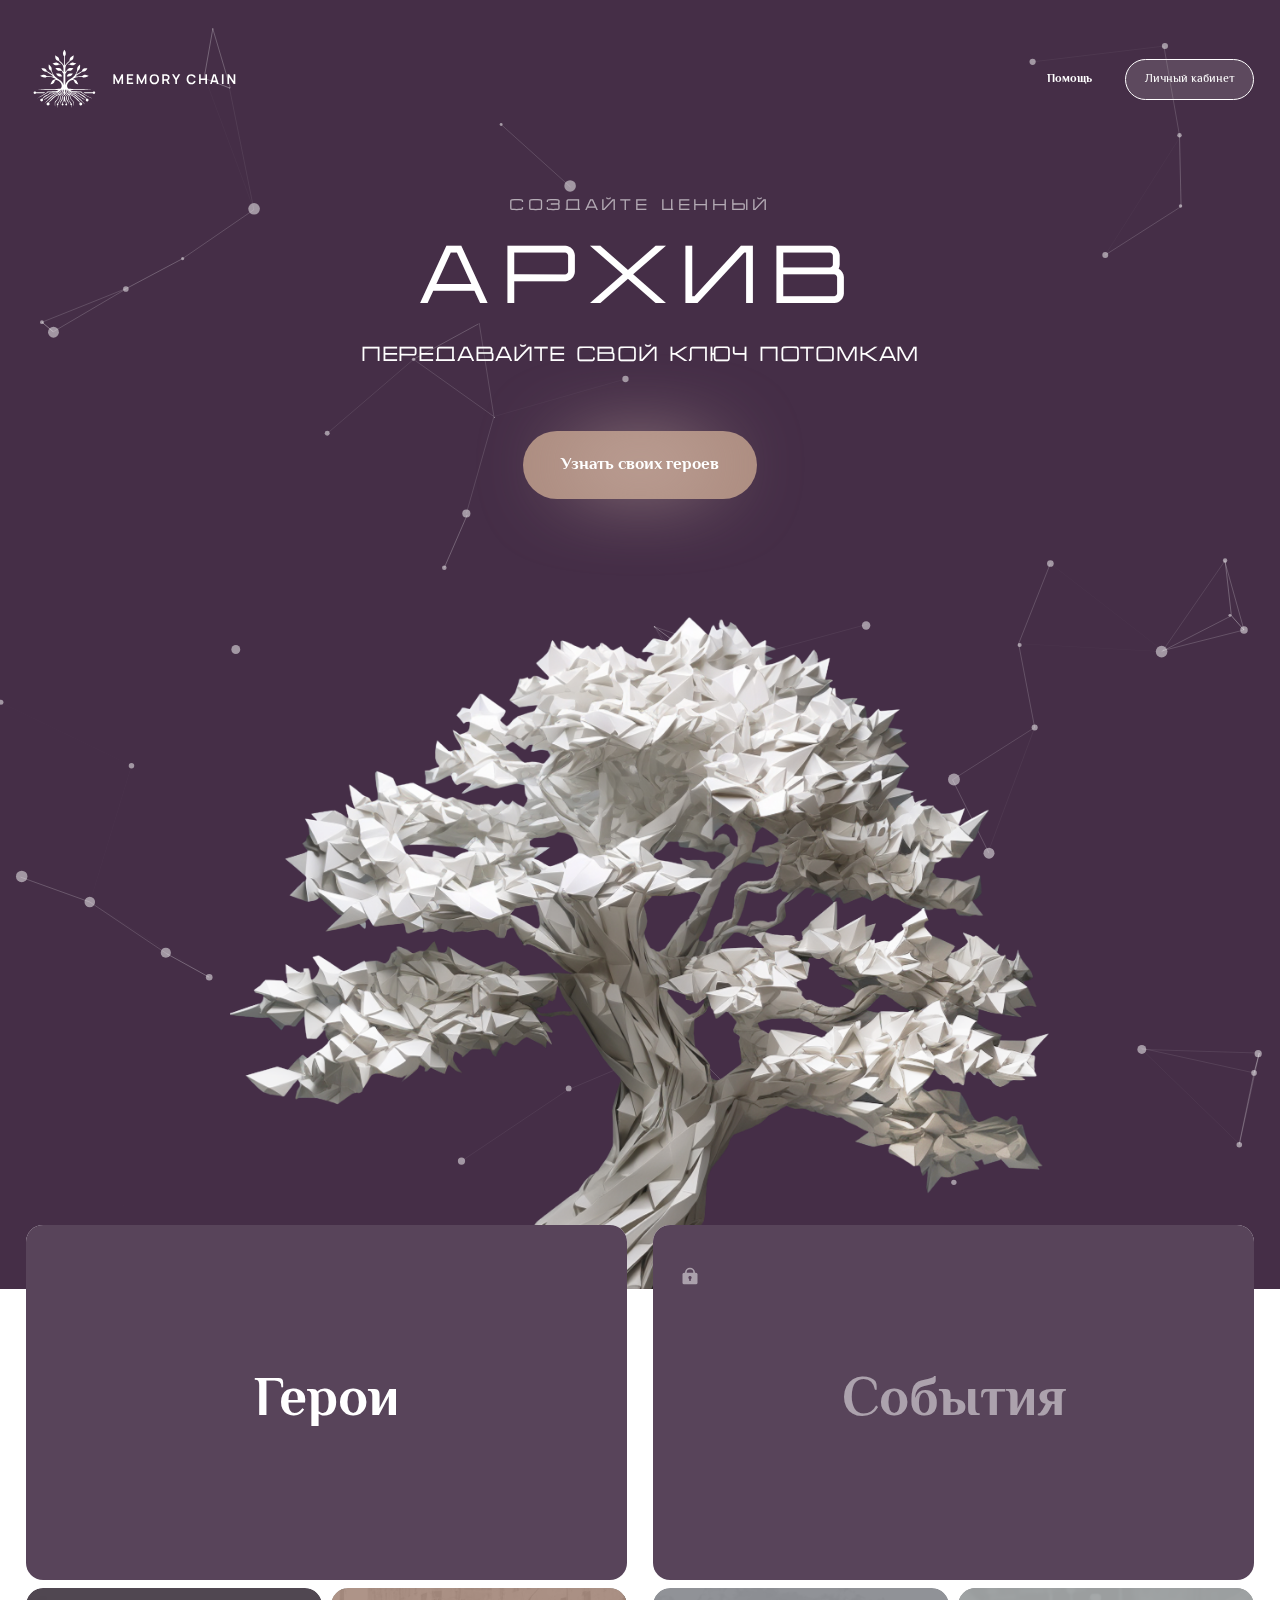
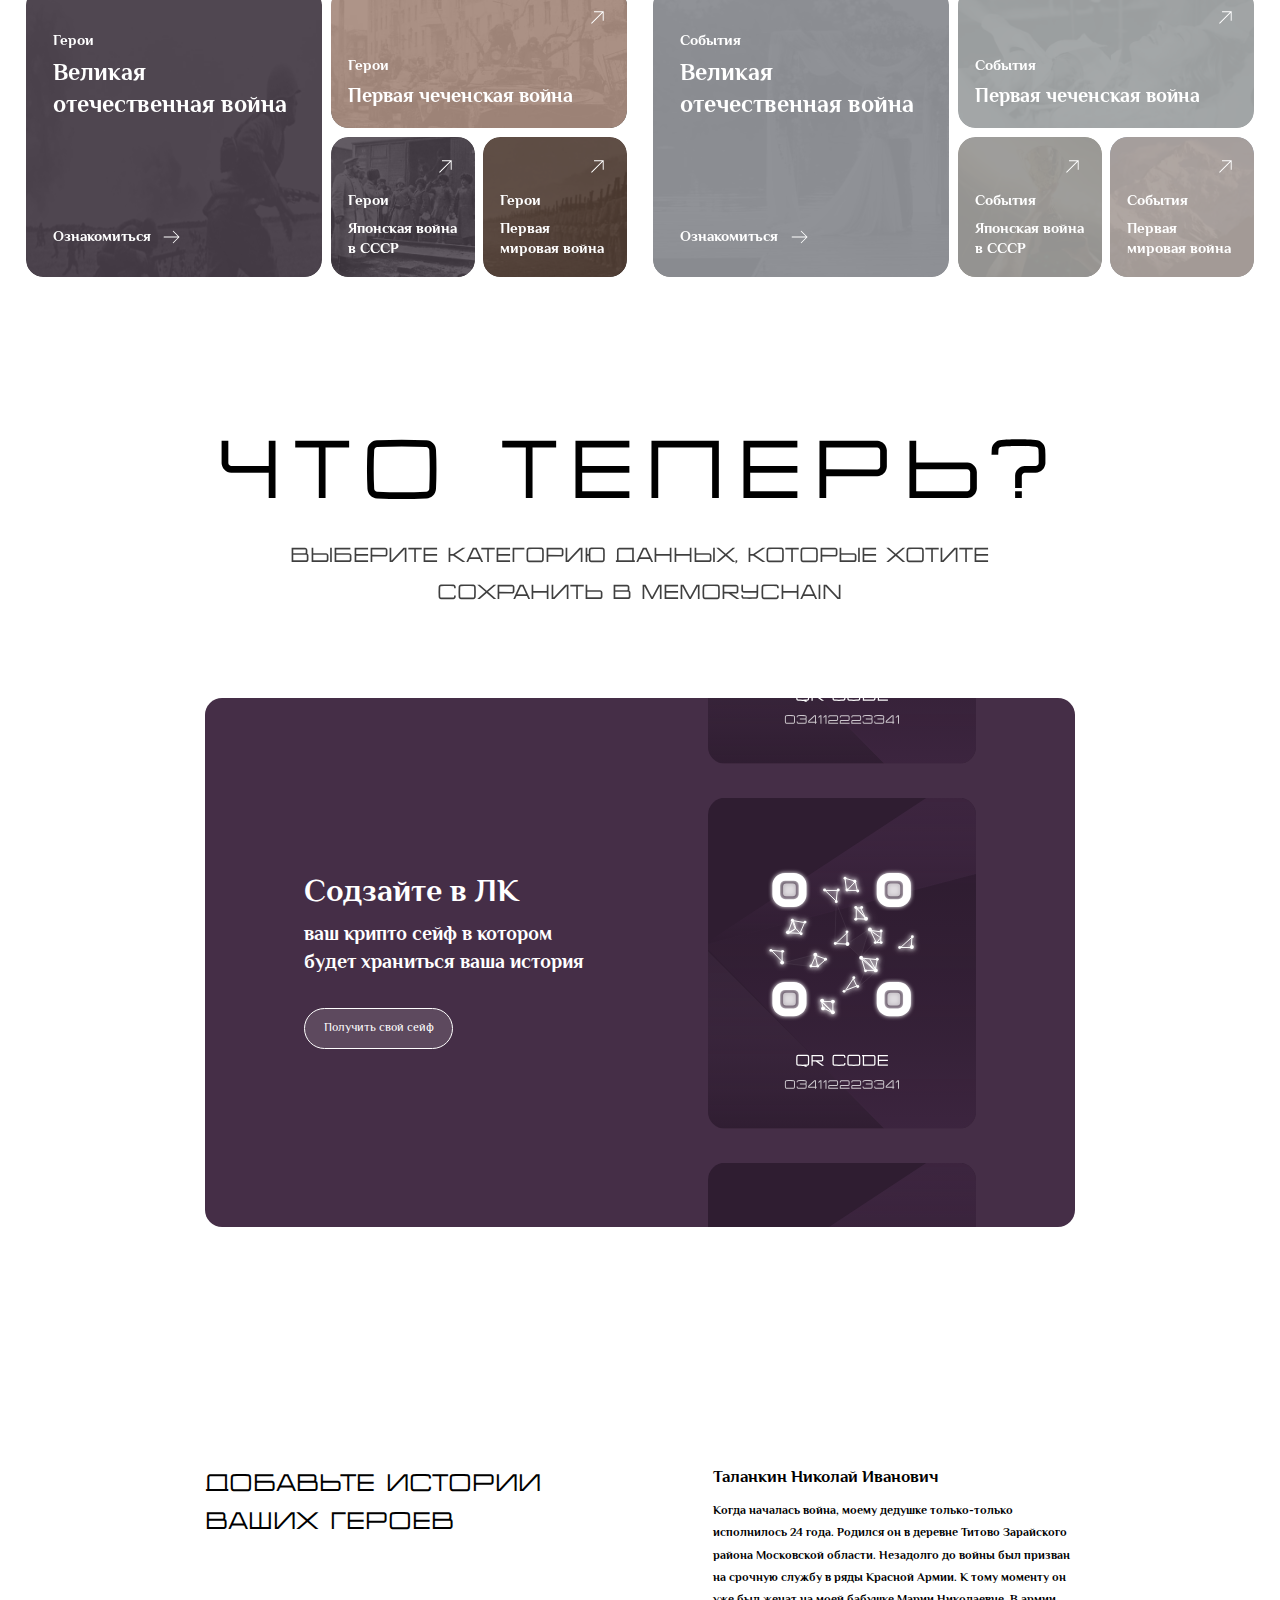
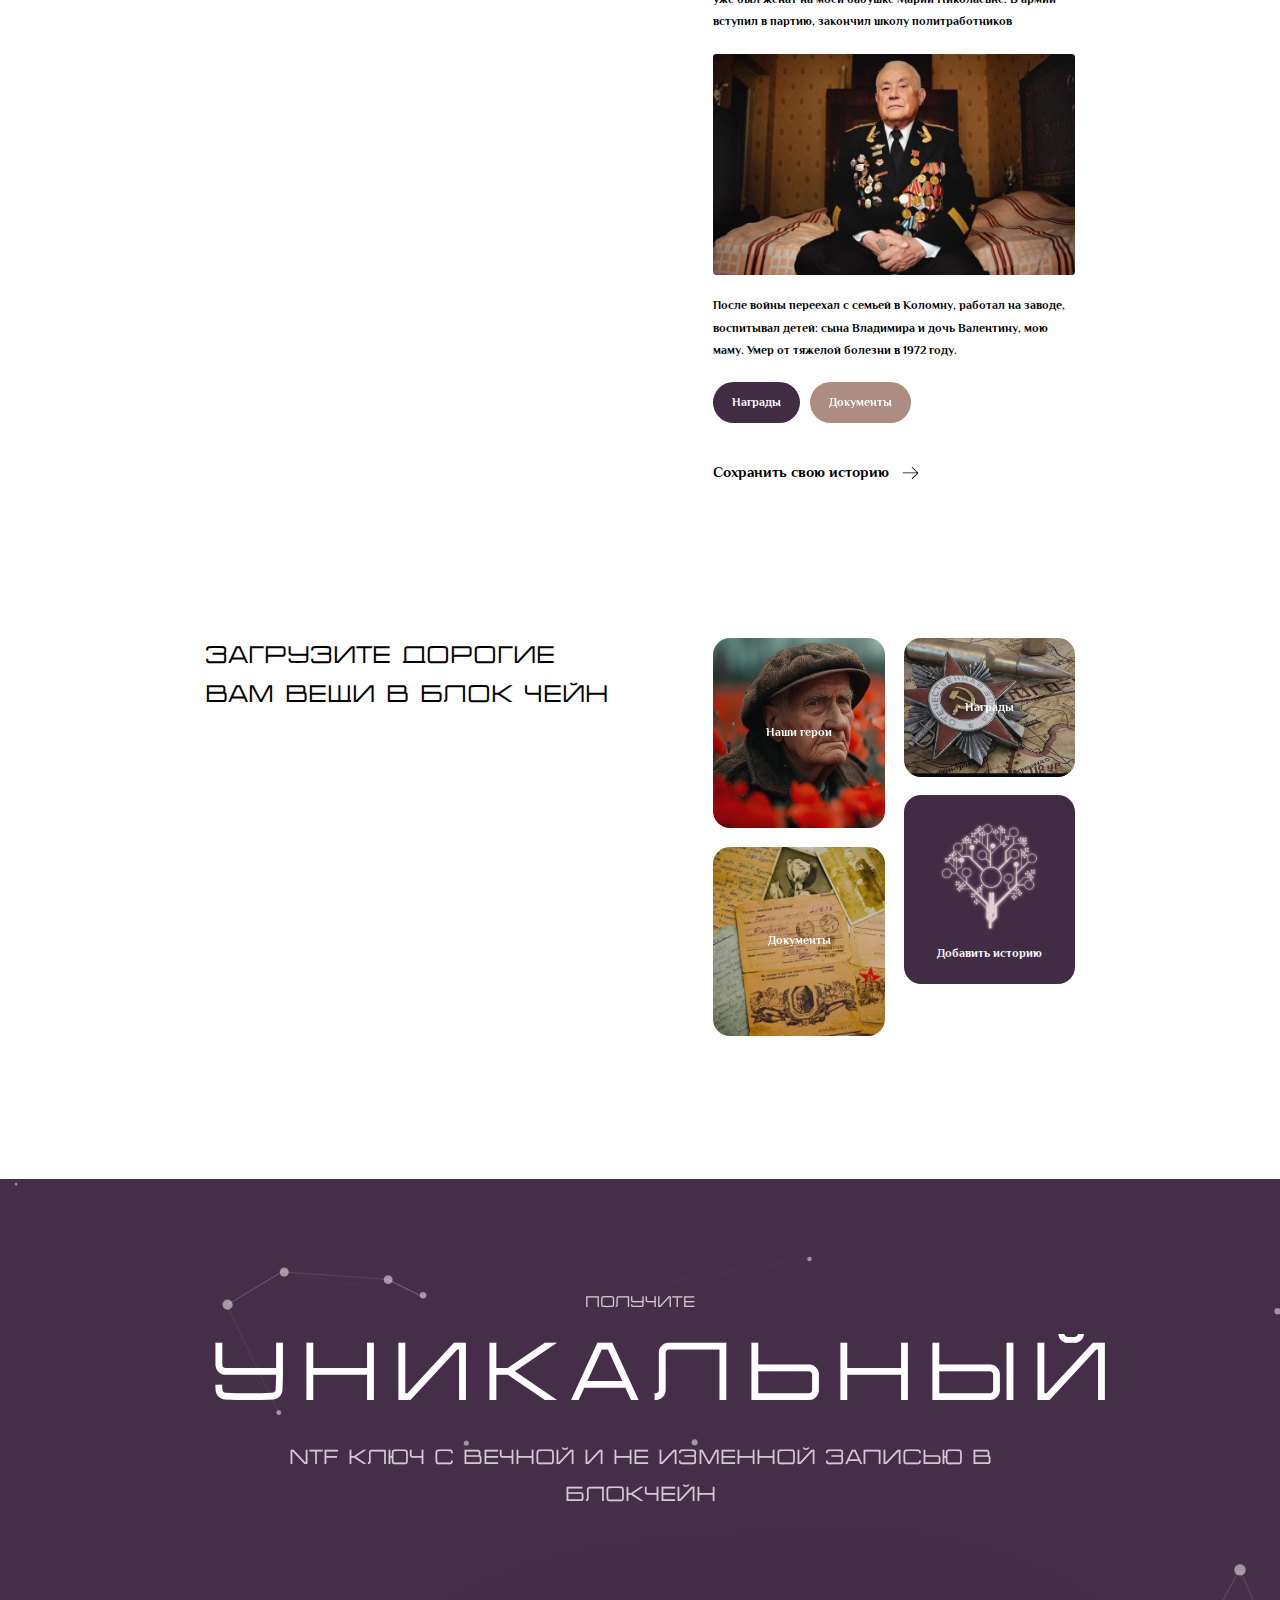
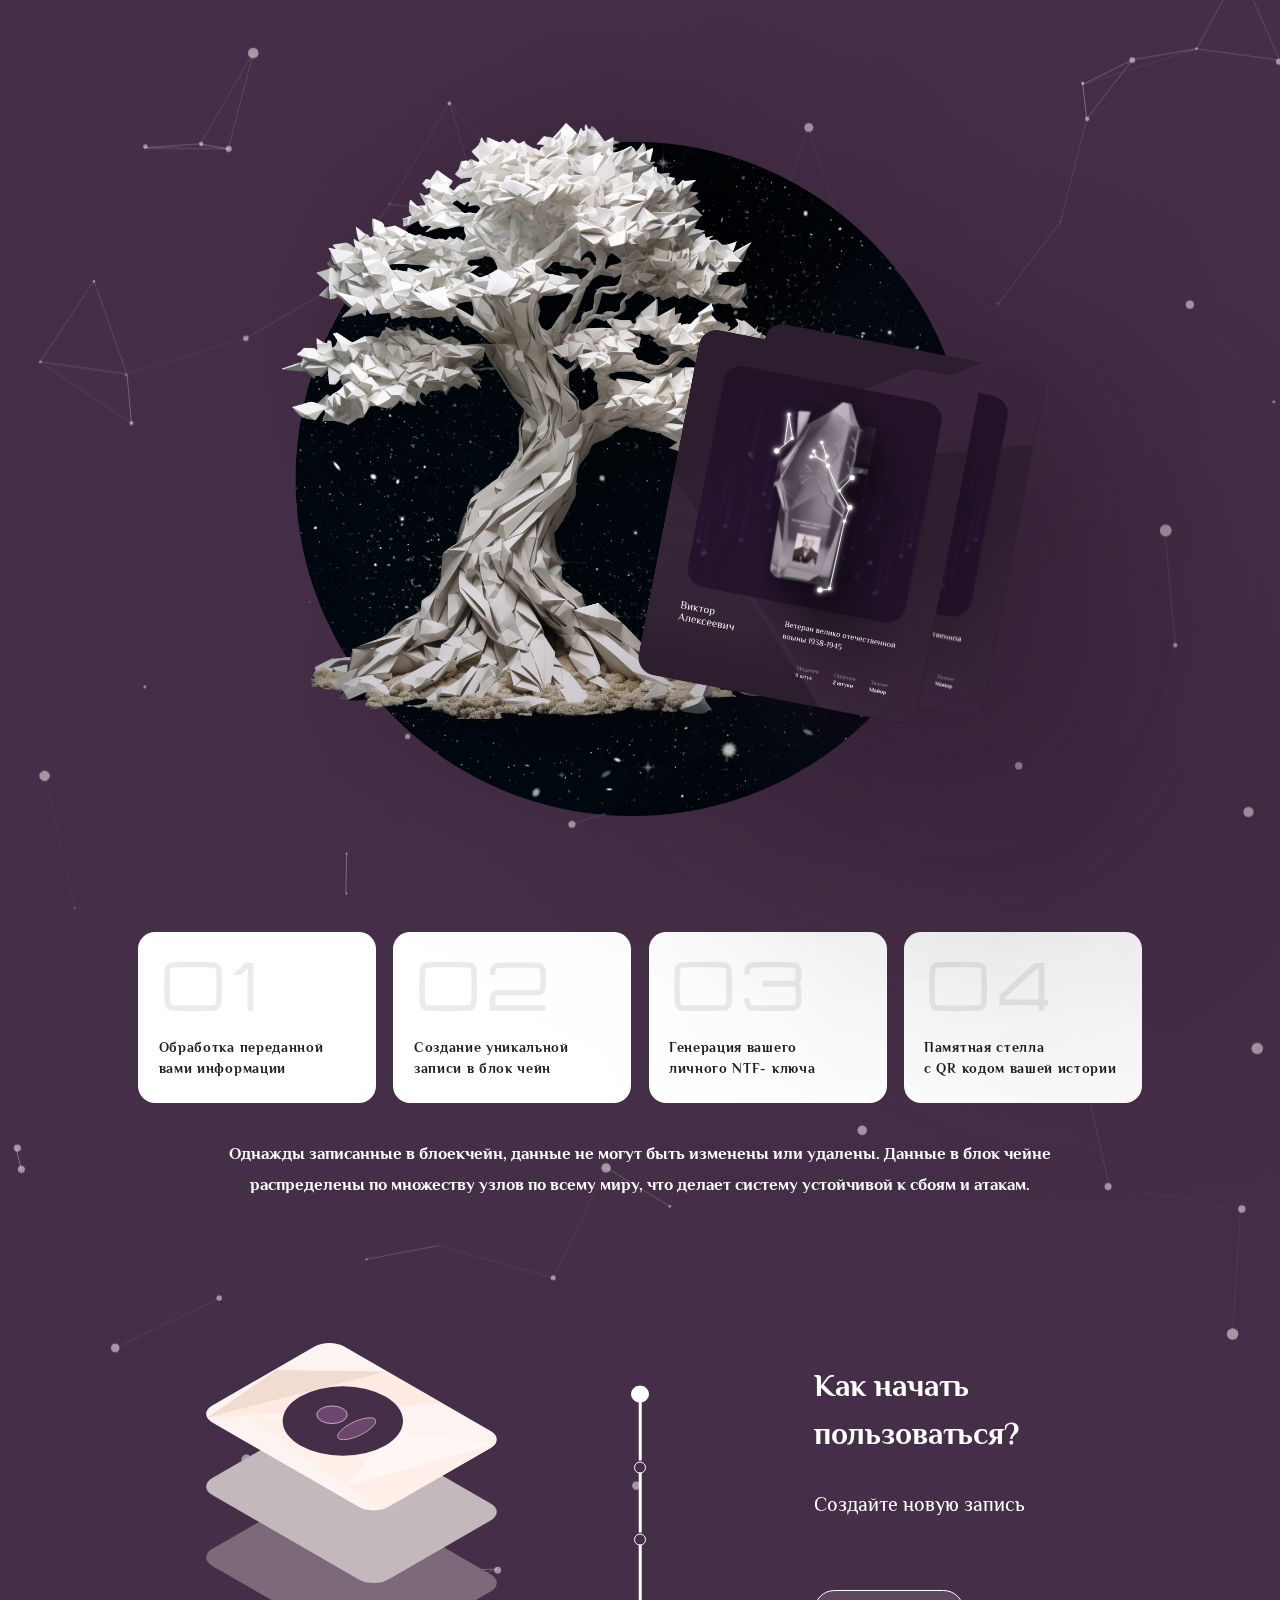
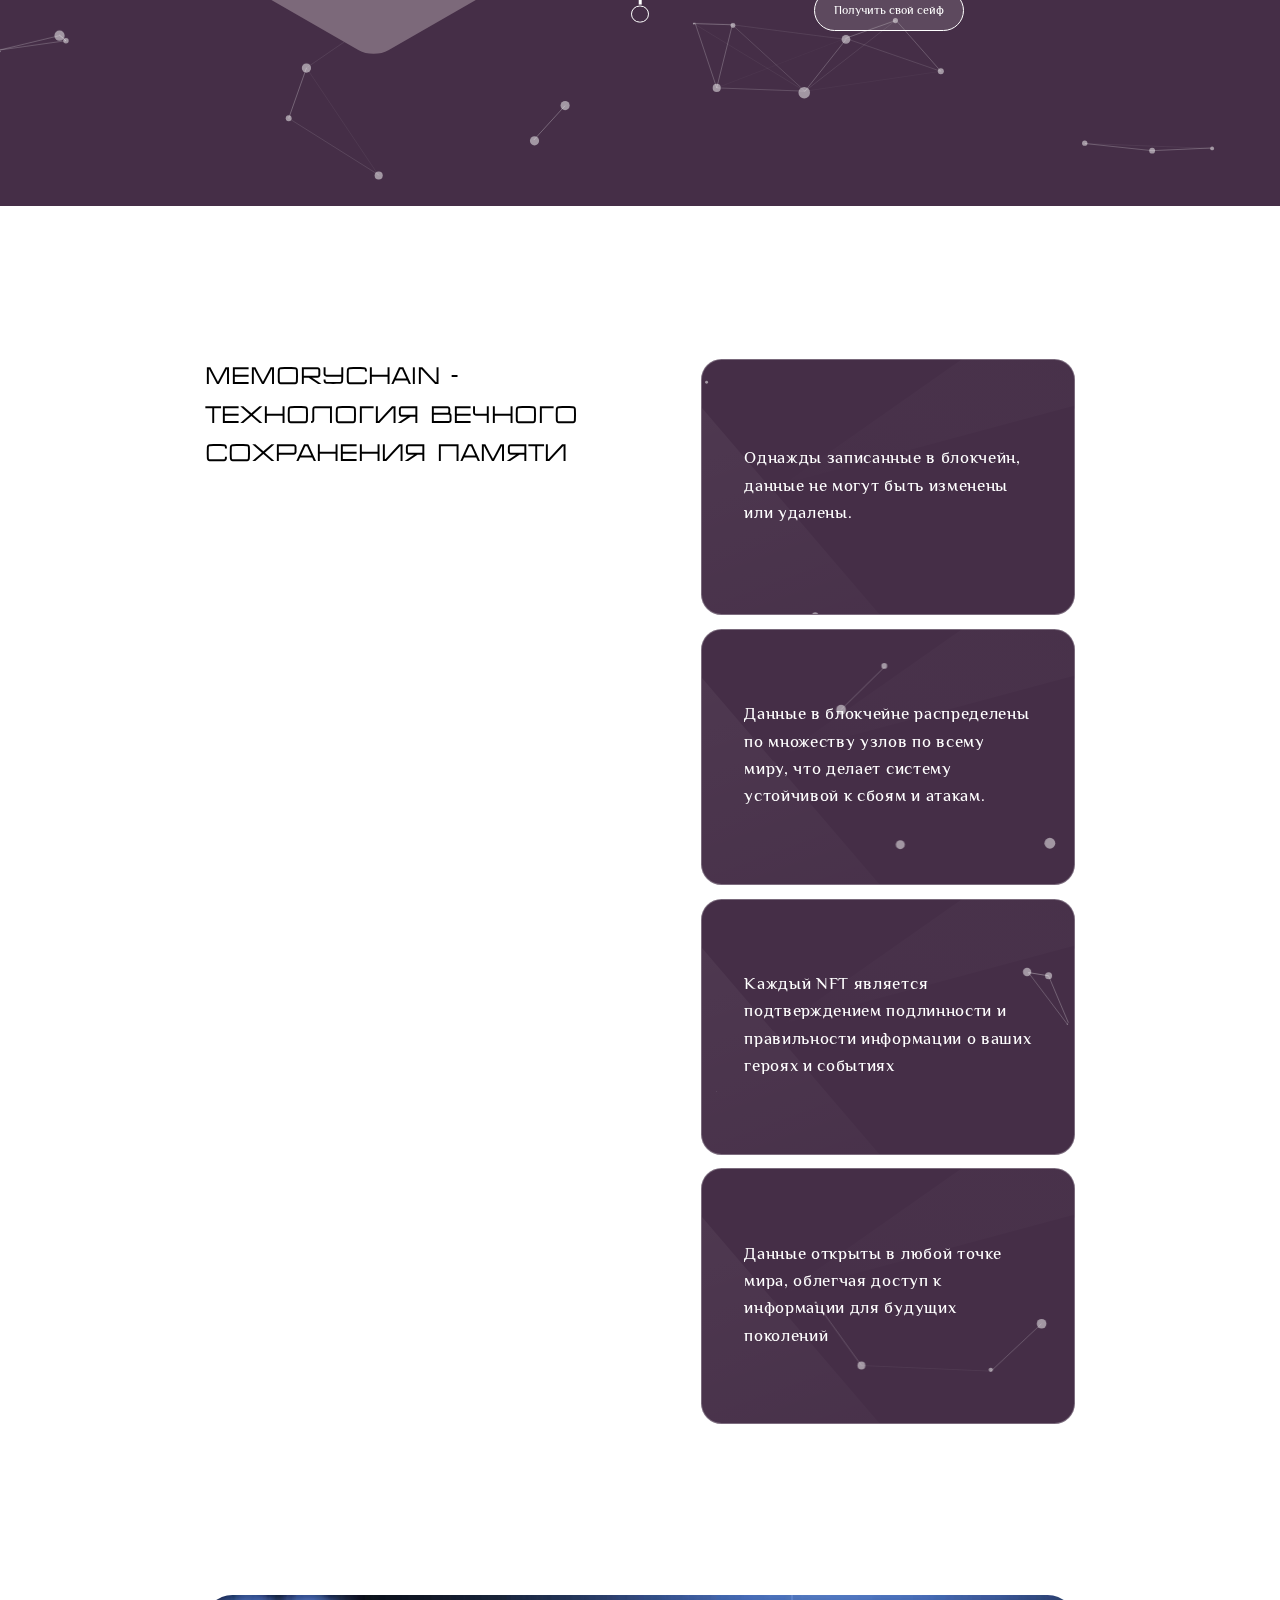
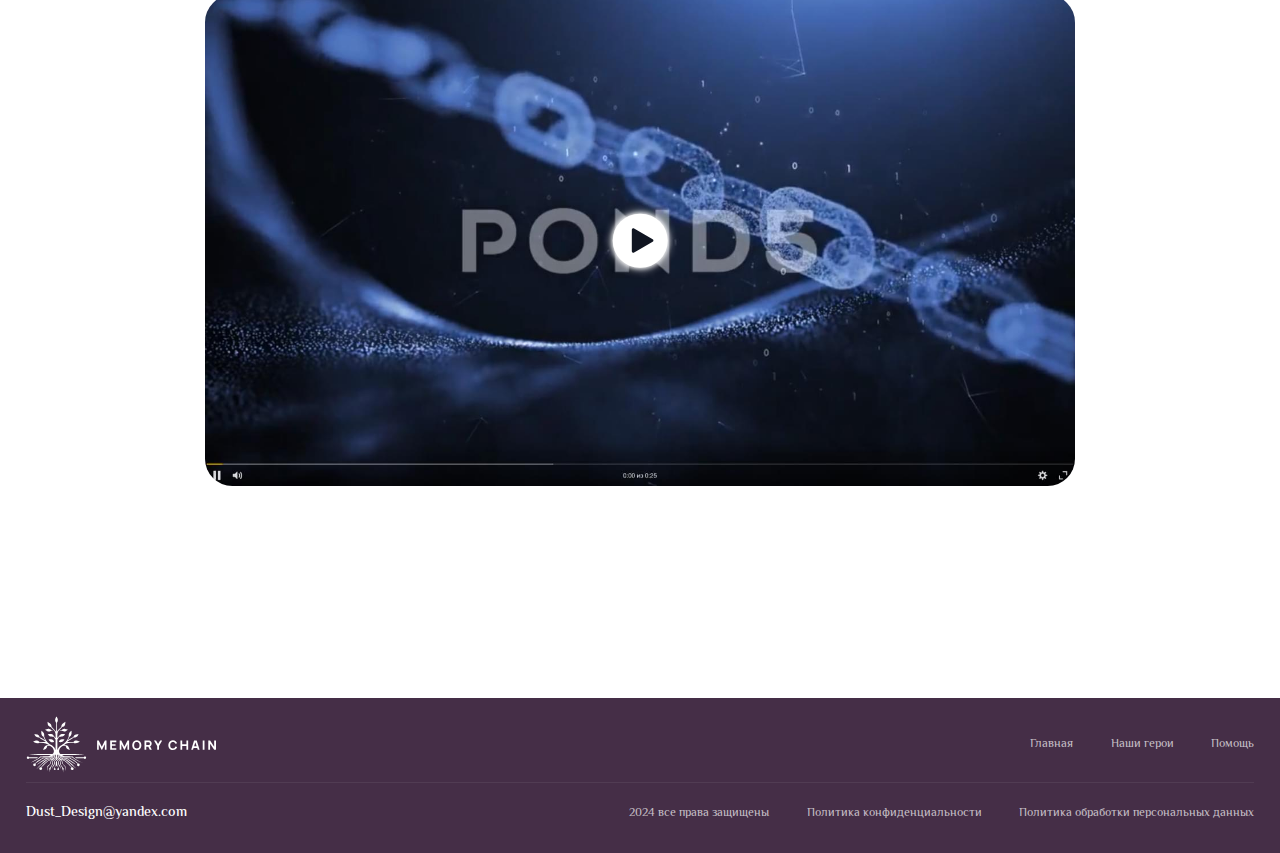
==== index.html @ 7151a90a "first commit" ====
<!DOCTYPE html>
<html lang="ru">

<head>
    <meta charset="UTF-8">
    <meta name="viewport" content="width=device-width, initial-scale=1.0">
    <meta name="description" content="">
    <meta name="keywords" content="">
    <link rel="stylesheet" href="css/swiper-bundle.min.css">
    <link rel="stylesheet" href="css/fancybox.css">
    <link rel="stylesheet" href="css/style.min.css">
    <title>Главная</title>
</head>


<body class="m-page">
    <div class="wrapper">
        <header class="header header-index">
            <div class="container">
                <div class="header__inner">
                    <a href="" class="header__logo">
                        <img src="img/logo3.svg" alt="">
                    </a>

                    <div class="header__action">
                        <button class="header__btn m-btn m-btn-medium m-btn-text-white">
                            <span>Помощь</span>
                        </button>
                        <button class="header__btn m-btn m-btn-medium m-btn-white-outline">
                            <span>Личный кабинет</span>
                        </button>
                    </div>
                </div>
            </div>

        </header>
        <main class="content">

            <div class="main">
                <div id="particles-js" class="particles-js"></div>
                <div class="container">
                    <div class="main__text font2 caps-text">
                        <div class="main__subtitle text18 text14-mob">
                            Создайте ценный
                        </div>
                        <h1 class="h1">
                            архив
                        </h1>
                        <div class="main__desc text24 text18-tablet text14-mob">
                            передавайте свой ключ потомкам
                        </div>
                    </div>
                    <div class="main__nav">
                        <button class="main__btn m-btn m-btn-brown">
                            <span>Узнать своих героев</span>
                        </button>
                    </div>
                    <div class="main__bottom">
                        <div class="main__tree">
                            <img src="img/three.png" alt="">
                        </div>
                    </div>
                </div>
            </div>

            <div class="offer">
                <div class="container">
                    <div class="offer__grid">
                        <div class="offer__items">
                            <div class="offer__title">
                                <span class="offer__title-text">Герои</span>
                            </div>
                            <a href="" class="offer-card _big2">
                                <img src="img/offer.webp" alt="" class="offer-card__img">
                                <span style="background: rgba(69, 60, 70, 0.94);" class="offer-card__backdrop"></span>
                                <div class="offer-card__content">
                                    <div class="offer-card__btn">
                                        <span>Ознакомиться</span>
                                        <img src="img/arrow2.svg" alt="">
                                    </div>
                                    <div class="offer-card__title text18">
                                        Герои
                                    </div>
                                    <div class="offer-card__desc text18">
                                        Великая отечественная война
                                    </div>
                                </div>
                            </a>

                            <a href="" class="offer-card _big">
                                <img src="img/offer2.webp" alt="" class="offer-card__img">
                                <span style="background: rgba(171, 142, 129, 0.9);" class="offer-card__backdrop"></span>
                                <div class="offer-card__content">
                                    <div class="offer-card__btn">
                                        <span>Ознакомиться</span>
                                        <img src="img/arrow2.svg" alt="">
                                    </div>
                                    <div class="offer-card__title text18">
                                        Герои
                                    </div>
                                    <div class="offer-card__desc text18">
                                        Первая чеченская война
                                    </div>
                                </div>
                            </a>

                            <a href="" class="offer-card ">
                                <img src="img/offer3.webp" alt="" class="offer-card__img">
                                <span style="background: rgba(69, 60, 70, 0.8);" class="offer-card__backdrop"></span>
                                <div class="offer-card__content">
                                    <div class="offer-card__btn">
                                        <span>Ознакомиться</span>
                                        <img src="img/arrow2.svg" alt="">
                                    </div>
                                    <div class="offer-card__title text18">
                                        Герои
                                    </div>
                                    <div class="offer-card__desc text18">
                                        Японская война в СССР
                                    </div>
                                </div>
                            </a>

                            <a href="" class="offer-card ">
                                <img src="img/offer4.webp" alt="" class="offer-card__img">
                                <span style="background: rgba(80, 61, 51, 0.9);" class="offer-card__backdrop"></span>
                                <div class="offer-card__content">
                                    <div class="offer-card__btn">
                                        <span>Ознакомиться</span>
                                        <img src="img/arrow2.svg" alt="">
                                    </div>
                                    <div class="offer-card__title text18">
                                        Герои
                                    </div>
                                    <div class="offer-card__desc text18">
                                        Первая мировая война
                                    </div>
                                </div>
                            </a>

                        </div>
                        <div class="offer__items _locked">
                            <div class="offer__title">
                                <span class="offer__title-text">События</span>
                            </div>
                            <a href="" class="offer-card _big2">
                                <img src="img/offer5.webp" alt="" class="offer-card__img">
                                <span style="background: rgba(21, 26, 36, 0.94);" class="offer-card__backdrop"></span>
                                <div class="offer-card__content">
                                    <div class="offer-card__btn">
                                        <span>Ознакомиться</span>
                                        <img src="img/arrow2.svg" alt="">
                                    </div>
                                    <div class="offer-card__title text18">
                                        События
                                    </div>
                                    <div class="offer-card__desc text18">
                                        Великая отечественная война
                                    </div>
                                </div>
                            </a>

                            <a href="" class="offer-card _big">
                                <img src="img/offer6.webp" alt="" class="offer-card__img">
                                <span style="background: rgba(60, 68, 70, 0.9);" class="offer-card__backdrop"></span>
                                <div class="offer-card__content">
                                    <div class="offer-card__btn">
                                        <span>Ознакомиться</span>
                                        <img src="img/arrow2.svg" alt="">
                                    </div>
                                    <div class="offer-card__title text18">
                                        События
                                    </div>
                                    <div class="offer-card__desc text18">
                                        Первая чеченская война
                                    </div>
                                </div>
                            </a>

                            <a href="" class="offer-card ">
                                <img src="img/offer7.webp" alt="" class="offer-card__img">
                                <span style="background: rgba(47, 45, 39, 0.92);" class="offer-card__backdrop"></span>
                                <div class="offer-card__content">
                                    <div class="offer-card__btn">
                                        <span>Ознакомиться</span>
                                        <img src="img/arrow2.svg" alt="">
                                    </div>
                                    <div class="offer-card__title text18">
                                        События
                                    </div>
                                    <div class="offer-card__desc text18">
                                        Японская война в СССР
                                    </div>
                                </div>
                            </a>

                            <a href="" class="offer-card ">
                                <img src="img/offer8.webp" alt="" class="offer-card__img">
                                <span style="background: rgba(80, 61, 51, 0.9);" class="offer-card__backdrop"></span>
                                <div class="offer-card__content">
                                    <div class="offer-card__btn">
                                        <span>Ознакомиться</span>
                                        <img src="img/arrow2.svg" alt="">
                                    </div>
                                    <div class="offer-card__title text18">
                                        События
                                    </div>
                                    <div class="offer-card__desc text18">
                                        Первая мировая война
                                    </div>
                                </div>
                            </a>

                        </div>
                    </div>
                </div>
            </div>

            <div class="what">
                <div class="container">
                    <div class="what__top text-center">
                        <div class="h1">
                            Что теперь?
                        </div>
                        <div class="what__desc text24 text18-tablet text14-mob font2 caps-text">
                            Выберите категорию данных, которые хотите сохранить в MemoryChain
                        </div>
                    </div>

                    <div class="what__inner small-container">
                        <div class="what__content">
                            <div class="what__title">
                                Содзайте в ЛК
                            </div>
                            <div class="what__subtitle">
                                ваш крипто сейф в котором будет храниться ваша история
                            </div>
                            <div class="what__nav">
                                <button class="what__btn m-btn m-btn-medium m-btn-white-outline">
                                    <span>Получить свой сейф</span>
                                </button>
                            </div>
                        </div>
                        <div class="what-line">
                            <div class="what-line__items">
                                <div class="what__img">
                                    <img src="img/qr.svg" alt="">
                                </div>
                                <div class="what__img">
                                    <img src="img/qr.svg" alt="">
                                </div>
                                <div class="what__img">
                                    <img src="img/qr.svg" alt="">
                                </div>
                                <div class="what__img">
                                    <img src="img/qr.svg" alt="">
                                </div>
                            </div>
                            <!--                            Нужно дублировать блок, чтобы была бесконечная анимация-->
                            <div class="what-line__items">
                                <div class="what__img">
                                    <img src="img/qr.svg" alt="">
                                </div>
                                <div class="what__img">
                                    <img src="img/qr.svg" alt="">
                                </div>
                                <div class="what__img">
                                    <img src="img/qr.svg" alt="">
                                </div>
                                <div class="what__img">
                                    <img src="img/qr.svg" alt="">
                                </div>
                            </div>
                        </div>
                        <div class="what__img">
                            <img src="img/qr.svg" alt="">
                        </div>
                    </div>
                </div>
            </div>

            <div class="features">
                <div class="container">
                    <div class="features__groups small-container">
                        <div class="feature-group">
                            <div class="feature-group__col">
                                <div class="feature-group__title h3">
                                    Добавьте истории ваших героев
                                </div>
                            </div>
                            <div class="feature-group__col">
                                <div class="history">
                                    <div class="history__title">
                                        Таланкин Николай Иванович
                                    </div>
                                    <div class="history__text">
                                        <p>Когда началась война, моему дедушке только-только исполнилось 24 года. Родился он в деревне Титово Зарайского района Московской области. Незадолго до войны был призван на срочную службу в ряды Красной Армии. К тому моменту он уже был женат на моей бабушке Марии Николаевне. В армии вступил в партию, закончил школу политработников</p>
                                        <img src="img/history.jpg" alt="">
                                        <p>После войны переехал с семьей в Коломну, работал на заводе, воспитывал детей: сына Владимира и дочь Валентину, мою маму. Умер от тяжелой болезни в 1972 году.</p>
                                    </div>
                                    <div class="history__nav">
                                        <button class="history__btn m-btn m-btn-medium m-btn-purple">
                                            <span>Награды</span>
                                        </button>
                                        <button class="history__btn m-btn m-btn-medium m-btn-brown _no-shadow">
                                            <span>Документы</span>
                                        </button>
                                    </div>
                                    <div class="history__nav2">
                                        <button class="history__save">
                                            <span>Сохранить свою историю</span>
                                            <svg width="28" height="28" viewBox="0 0 28 28" fill="none" xmlns="http://www.w3.org/2000/svg">
                                                <path d="M23.3333 14L23.6868 13.6464L24.0404 14L23.6868 14.3536L23.3333 14ZM5.83325 14.5C5.55711 14.5 5.33325 14.2761 5.33325 14C5.33325 13.7239 5.55711 13.5 5.83325 13.5V14.5ZM16.6868 6.64645L23.6868 13.6464L22.9797 14.3536L15.9797 7.35355L16.6868 6.64645ZM23.6868 14.3536L16.6868 21.3536L15.9797 20.6464L22.9797 13.6464L23.6868 14.3536ZM23.3333 14.5H5.83325V13.5H23.3333V14.5Z" fill="black" />
                                            </svg>
                                        </button>
                                    </div>
                                </div>
                            </div>
                        </div>
                        <div class="feature-group">
                            <div class="feature-group__col">
                                <div class="feature-group__title h3">
                                    Загрузите дорогие вам вещи в блок чейн
                                </div>
                            </div>
                            <div class="feature-group__col">
                                <div class="important-things">
                                    <div class="important-things__grid">
                                        <a href="" class="important-card m-backdrop">
                                            <img src="img/important.webp" alt="" class="important-card__img">
                                            <div class="important-card__content">
                                                <div class="important-card__title text14 bold-text" data-title="Наши герои">
                                                    Наши герои
                                                </div>
                                            </div>
                                        </a>

                                        <a href="" class="important-card m-backdrop">
                                            <img src="img/important2.webp" alt="" class="important-card__img">
                                            <div class="important-card__content">
                                                <div class="important-card__title text14 bold-text" data-title="Документы">
                                                    Документы
                                                </div>
                                            </div>
                                        </a>

                                        <a href="" class="important-card m-backdrop">
                                            <img src="img/important3.webp" alt="" class="important-card__img">
                                            <div class="important-card__content">
                                                <div class="important-card__title text14 bold-text" data-title="Награды">
                                                    Награды
                                                </div>
                                            </div>
                                        </a>

                                        <a href="" class="important-things__add">
                                            <img src="img/tree.png" alt="">
                                            <span class="text14">Добавить историю</span>
                                        </a>
                                    </div>
                                </div>
                            </div>
                        </div>
                    </div>
                </div>
            </div>

            <div class="unique">
                <div id="particles-js2" class="particles-js"></div>
                <div class="unique__top">
                    <div class="container">
                        <div class="unique__text font2 caps-text">
                            <div class="unique__subtitle text18 text14-mob">
                                получите
                            </div>
                            <h1 class="h1">
                                уникальный
                            </h1>
                            <div class="unique__desc text24 text18-tablet text14-mob">
                                NTF ключ с вечной и не изменной записью в блокчейн
                            </div>
                        </div>
                        <div class="unique__media">
                            <div class="unique__tree">
                                <img class="unique__tree-img1" src="img/unique-tree.png" alt="">
                                <img class="unique__tree-img2" src="img/unique-tree2.png" alt="">
                            </div>
                            <div class="unique-card parallax-item">
                                <img src="img/unique.svg" alt="">
                            </div>
                            <div class="unique-card parallax-item _type2">
                                <img src="img/unique.svg" alt="">
                            </div>
                        </div>
                        <div class="unique-steps">
                            <div class="unique-steps__grid">
                                <div class="step-card">
                                    <div class="step-card__num">
                                        01
                                    </div>
                                    <div class="step-card__title">
                                        Обработка переданной <br> вами информации
                                    </div>
                                </div>

                                <div class="step-card">
                                    <div class="step-card__num">
                                        02
                                    </div>
                                    <div class="step-card__title">
                                        Создание уникальной записи в блок чейн
                                    </div>
                                </div>

                                <div class="step-card">
                                    <div class="step-card__num">
                                        03
                                    </div>
                                    <div class="step-card__title">
                                        Генерация вашего <br> личного NTF- ключа
                                    </div>
                                </div>

                                <div class="step-card">
                                    <div class="step-card__num">
                                        04
                                    </div>
                                    <div class="step-card__title">
                                        Памятная стелла <br>с QR кодом вашей истории
                                    </div>
                                </div>

                            </div>
                            <div class="unique-steps__text">
                                Однажды записанные в блоекчейн, данные не могут быть изменены или удалены. Данные в блок чейне распределены по множеству узлов по всему миру, что делает систему устойчивой к сбоям и атакам.
                            </div>
                        </div>
                    </div>
                </div>
                <div class="guide">
                    <div class="guide-slider">
                        <div class="swiper-container">
                            <div class="swiper-wrapper">
                                <div class="guide-card swiper-slide">
                                    <div class="container">
                                        <div class="guide-card__grid">
                                            <div class="guide-card__col">
                                                <img src="img/guide-img.svg" alt="" class="guide-card__img">
                                            </div>
                                            <div class="guide-card__col2">
                                                <div class="guide-card__title">
                                                    Как начать пользоваться?
                                                </div>
                                                <div class="guide-card__desc">
                                                    Создайте новую запись
                                                </div>
                                                <div class="guide-card__nav">
                                                    <button class="guide-card__btn m-btn m-btn-medium m-btn-white-outline">
                                                        <span>Получить свой сейф</span>
                                                    </button>
                                                </div>
                                            </div>
                                        </div>
                                    </div>
                                </div>

                                <div class="guide-card swiper-slide">
                                    <div class="container">
                                        <div class="guide-card__grid">
                                            <div class="guide-card__col">
                                                <img src="img/guide-img2.svg" alt="" class="guide-card__img">
                                            </div>
                                            <div class="guide-card__col2">
                                                <div class="guide-card__title">
                                                    Как начать пользоваться?
                                                </div>
                                                <div class="guide-card__desc">
                                                    Заполните данные для нового героя
                                                </div>
                                                <div class="guide-card__nav">
                                                    <button class="guide-card__btn m-btn m-btn-medium m-btn-white-outline">
                                                        <span>Получить свой сейф</span>
                                                    </button>
                                                </div>
                                            </div>
                                        </div>
                                    </div>
                                </div>

                                <div class="guide-card swiper-slide">
                                    <div class="container">
                                        <div class="guide-card__grid">
                                            <div class="guide-card__col">
                                                <img src="img/guide-img3.svg" alt="" class="guide-card__img">
                                            </div>
                                            <div class="guide-card__col2">
                                                <div class="guide-card__title">
                                                    Как начать пользоваться?
                                                </div>
                                                <div class="guide-card__desc">
                                                    Оплатите услугу по карте
                                                </div>
                                                <div class="guide-card__nav">
                                                    <button class="guide-card__btn m-btn m-btn-medium m-btn-white-outline">
                                                        <span>Получить свой сейф</span>
                                                    </button>
                                                </div>
                                            </div>
                                        </div>
                                    </div>
                                </div>

                                <div class="guide-card swiper-slide">
                                    <div class="container">
                                        <div class="guide-card__grid">
                                            <div class="guide-card__col">
                                                <img src="img/guide-img4.svg" alt="" class="guide-card__img">
                                            </div>
                                            <div class="guide-card__col2">
                                                <div class="guide-card__title">
                                                    Как начать пользоваться?
                                                </div>
                                                <div class="guide-card__desc">
                                                    Получите личнй кошелек сейф, после проверки
                                                </div>
                                                <div class="guide-card__nav">
                                                    <button class="guide-card__btn m-btn m-btn-medium m-btn-white-outline">
                                                        <span>Получить свой сейф</span>
                                                    </button>
                                                </div>
                                            </div>
                                        </div>
                                    </div>
                                </div>

                            </div>
                        </div>
                        <div class="swiper-pagination"></div>
                    </div>
                </div>
            </div>

            <div class="technology">
                <div class="container">
                    <div class="technology__inner small-container">
                        <div class="technology__col">
                            <div class="h3">
                                MemoryChain - технология вечного сохранения памяти
                            </div>
                        </div>
                        <div class="technology__col2">
                            <div class="technology__items">
                                <div class="technology-card">
                                    <div class="technology-card__inner">
                                        <div class="technology-card__title">
                                            Однажды записанные в блокчейн, данные не могут быть изменены или удалены.
                                        </div>
                                        <div id="techId" class="particles-js"></div>
                                    </div>
                                </div>

                                <div class="technology-card">
                                    <div class="technology-card__inner">
                                        <div class="technology-card__title">
                                            Данные в блокчейне распределены по множеству узлов по всему миру, что делает систему устойчивой к сбоям и атакам.
                                        </div>
                                        <div id="techId2" class="particles-js"></div>
                                    </div>
                                </div>

                                <div class="technology-card">
                                    <div class="technology-card__inner">
                                        <div class="technology-card__title">
                                            Каждый NFT является подтверждением подлинности и правильности информации о ваших героях и событиях
                                        </div>
                                        <div id="techId3" class="particles-js"></div>
                                    </div>
                                </div>

                                <div class="technology-card">
                                    <div class="technology-card__inner">
                                        <div class="technology-card__title">
                                            Данные открыты в любой точке мира, облегчая доступ к информации для будущих поколений
                                        </div>
                                        <div id="techId4" class="particles-js"></div>
                                    </div>
                                </div>

                            </div>
                        </div>
                    </div>
                    <div class="technology__bottom small-container">
                        <a href="videos/Countdown7.mp4" data-fancybox class="video">
                            <div class="video__img">
                                <img src="img/video.jpg" alt="">
                            </div>
                            <div class="play-btn">
                                <svg width="27" height="30" viewBox="0 0 27 30" fill="none" xmlns="http://www.w3.org/2000/svg">
                                    <path d="M25.3965 13.4313C26.6041 14.1285 26.6041 15.8714 25.3965 16.5686L3.66069 29.1178C2.45314 29.815 0.943711 28.9435 0.943711 27.5491L0.943712 2.45073C0.943712 1.05637 2.45315 0.1849 3.66069 0.882078L25.3965 13.4313Z" fill="#101521" />
                                </svg>
                            </div>
                        </a>
                    </div>
                </div>
            </div>

        </main>
        <footer class="footer">
            <div class="container">
                <div class="footer__inner">
                    <div class="footer__top">
                        <a href="" class="footer__logo">
                            <img src="img/logo.svg" alt="">
                        </a>
                        <div class="footer-nav">
                            <a href="" class="footer-nav__link">Главная</a>
                            <a href="" class="footer-nav__link">Наши герои</a>
                            <a href="" class="footer-nav__link">Помощь</a>
                        </div>
                    </div>
                    <div class="footer__bottom">
                        <a href="mailto:Dust_Design@yandex.com" class="footer__email">
                            Dust_Design@yandex.com
                        </a>
                        <div class="footer-nav">
                            <div class="footer-nav__link">2024 все права защищены</div>
                            <a href="" class="footer-nav__link">Политика конфиденциальности</a>
                            <a href="" class="footer-nav__link">Политика обработки персональных данных</a>
                        </div>
                    </div>
                </div>
            </div>

        </footer>
    </div>

    <script src="js/swiper-bundle.min.js"></script>
    <script src="js/fancybox.umd.js"></script>
    <script src="js/particles.min.js"></script>
    <script src="js/main.min.js"></script>

</body>

</html>
---- css/style.min.css ----
@font-face{font-family:Radiotechnika;src:url(../fonts/Radiotechnika.ttf) format("ttf"),url(../fonts/Radiotechnika.eot) format("eot"),url(../fonts/Radiotechnika.woff) format("woff"),url(../fonts/Radiotechnika.woff2) format("woff2");font-weight:400;font-style:normal;font-display:swap}@font-face{font-family:"El Messiri";src:url(../fonts/ElMessiri-Regular.ttf) format("ttf"),url(../fonts/ElMessiri-Regular.eot) format("eot"),url(../fonts/ElMessiri-Regular.woff) format("woff"),url(../fonts/ElMessiri-Regular.woff2) format("woff2");font-weight:400;font-style:normal;font-display:swap}@font-face{font-family:"El Messiri";src:url(../fonts/ElMessiri-Medium.ttf) format("ttf"),url(../fonts/ElMessiri-Medium.eot) format("eot"),url(../fonts/ElMessiri-Medium.woff) format("woff"),url(../fonts/ElMessiri-Medium.woff2) format("woff2");font-weight:500;font-style:normal;font-display:swap}@font-face{font-family:"El Messiri";src:url(../fonts/ElMessiri-Bold.ttf) format("ttf"),url(../fonts/ElMessiri-Bold.eot) format("eot"),url(../fonts/ElMessiri-Bold.woff) format("woff"),url(../fonts/ElMessiri-Bold.woff2) format("woff2");font-weight:700;font-style:normal;font-display:swap}*,::after,::before{margin:0;padding:0;-webkit-box-sizing:border-box;box-sizing:border-box;-webkit-font-smoothing:antialiased!important;-webkit-tap-highlight-color:transparent;outline:0!important}h1,h2,h3,h4,h5,h6{font-weight:400}a,body,div,form,h1,h2,h3,h4,h5,li,p,ul{margin:0;padding:0;border:0;text-decoration:none;line-height:1}button,input,textarea{outline:0!important;-webkit-transition:.125s;-o-transition:.125s;transition:.125s;font-family:inherit}input:active,input[type=checkbox]:focus,input[type=file]:focus,input[type=radio]:focus,input[type=text]:focus{outline:0!important}::-webkit-input-placeholder{color:#222}::-moz-placeholder{color:#222}:-moz-placeholder{color:#222}:-ms-input-placeholder{color:#222}input::-webkit-inner-spin-button,input::-webkit-outer-spin-button{-webkit-appearance:none;margin:0}input[type=number]{-moz-appearance:textfield}html{height:100%;scroll-behavior:smooth;width:100%}svg{-ms-flex-negative:0;flex-shrink:0;height:auto}circle,path,rect,svg{-webkit-transition:.3s;-o-transition:.3s;transition:.3s}a{color:inherit;text-decoration:none;-webkit-transition:.3s;-o-transition:.3s;transition:.3s}a:focus,a:hover{text-decoration:none}li,ul{margin:0;padding:0;list-style:none}i{line-height:100%}fieldset{min-width:0;padding:0;margin:0;border:0}button{cursor:pointer;border:none;outline:0;-webkit-box-sizing:border-box;box-sizing:border-box;-webkit-transition:.3s;-o-transition:.3s;transition:.3s;background-color:inherit;font-size:1em}.swiper-button-next,.swiper-button-prev{z-index:2}.swiper-button-next::after,.swiper-button-prev::after{display:none}img{-webkit-user-select:none;-moz-user-select:none;-o-user-select:none;-ms-user-select:none;user-select:none;-ms-flex-negative:0;flex-shrink:0}html.fixed-body{overflow-y:hidden}.wrapper{min-height:100vh;display:-webkit-box;display:-ms-flexbox;display:flex;-webkit-box-orient:vertical;-webkit-box-direction:normal;-ms-flex-direction:column;flex-direction:column;-ms-flex-negative:0;flex-shrink:0}.content{-webkit-box-flex:1;-ms-flex-positive:1;flex-grow:1;display:-webkit-box;display:-ms-flexbox;display:flex;-webkit-box-orient:vertical;-webkit-box-direction:normal;-ms-flex-direction:column;flex-direction:column;width:100%}.m-page{width:calc(100vw - (100vw - 100%));overflow-x:hidden;font-family:"El Messiri",sans-serif;font-weight:400;color:#000;font-size:calc(1500px * (16 / 1500))}@media screen and (max-width:1500px){.m-page{font-size:calc(100vw * (16 / 1500))}}.m-page.fixed-body,.m-page.fixed-body2{overflow-y:hidden;padding-right:var(--scrollWidth)}.container{max-width:1500px;width:100%;margin:0 auto;padding:0 1.875em}a:hover{color:#452e47}@media screen and (max-width:992px){.m-page{font-size:calc(100vw * (16 / 768))}.container{padding:0 1em}}@media screen and (max-width:576px){.m-page{font-size:calc(100vw * (16 / 430))}}.h1{font-size:6em;letter-spacing:.14em;font-family:Radiotechnika,sans-serif;text-transform:uppercase}.h3{font-size:1.75em;line-height:161%;font-family:Radiotechnika,sans-serif}.text24{font-size:1.5em;line-height:120%}.text20{font-size:1.25em;line-height:120%}.text19{font-size:1.1875em;line-height:120%}.text18{font-size:1.125em;line-height:133%}.text17{font-size:1.0625em;line-height:120%}.text16{font-size:1em;line-height:150%}.text15{font-size:.9375em;line-height:120%}.text14{font-size:.875em;line-height:120%}.text13{font-size:.8125em;line-height:120%}.text12{font-size:.75em;line-height:120%}.text11{font-size:.6875em;line-height:120%}.text10{font-size:.625em;line-height:120%}.extra-bold-text{font-weight:800}.bold-text{font-weight:700}.semi-bold-text{font-weight:600}.medium-text{font-weight:500}.regular-text{font-weight:400}.light-text{font-weight:300}.font2{font-family:Radiotechnika,sans-serif}.caps-text{text-transform:uppercase}.text-center{text-align:center}@media screen and (max-width:992px){.h1{font-size:3.5em}.h3{font-size:1.5em;line-height:187%}.text20-tablet{font-size:1.25em}.text19-tablet{font-size:1.1875em}.text18-tablet{font-size:1.125em}.text17-tablet{font-size:1.0625em}.text16-tablet{font-size:1em}.text15-tablet{font-size:.9375em}.text14-tablet{font-size:.875em}.text13-tablet{font-size:.8125em}.text12-tablet{font-size:.75em}.text11-tablet{font-size:.6875em}.text10-tablet{font-size:.625em}}.m-btn{display:-webkit-box;display:-ms-flexbox;display:flex;-webkit-box-align:center;-ms-flex-align:center;align-items:center;-webkit-box-pack:center;-ms-flex-pack:center;justify-content:center;-webkit-transition:.225s ease-out;-o-transition:.225s ease-out;transition:.225s ease-out;padding:0 2.75em;height:5em;border-radius:31.25em;font-weight:700}.m-btn:focus{-webkit-box-shadow:none;box-shadow:none}.m-btn span{font-size:1.25em}.m-btn-brown{background-color:#ad8d81;color:#fff;position:relative}.m-btn-brown._no-shadow:before{display:none}.m-btn-brown:before{content:'';position:absolute;top:50%;left:50%;-webkit-transform:translate(-50%,-50%);-ms-transform:translate(-50%,-50%);transform:translate(-50%,-50%);background-image:url(../img/btn-ellipse.svg);width:12.5em;height:2.6875em;background-size:100% auto;background-repeat:no-repeat;background-position:center;-webkit-filter:blur(40px);filter:blur(40px);pointer-events:none;-webkit-transition:.3s;-o-transition:.3s;transition:.3s}.m-btn-brown span{position:relative;z-index:2}.m-btn-brown:hover:before{-webkit-filter:blur(28px);filter:blur(28px)}.m-btn-brown:active{background-color:rgba(173,141,129,.7)}.m-btn-brown:active:before{-webkit-filter:blur(40px);filter:blur(40px)}.m-btn-brown:disabled{background-color:rgba(173,141,129,.25);color:rgba(255,255,255,.4)}.m-btn-brown:disabled:before{opacity:0}.m-btn-white-outline{font-weight:400;border:1px solid #fff;background:rgba(243,239,236,.14);color:#fff}.m-btn-white-outline:hover{background:rgba(243,239,236,.36);color:#fff}.m-btn-white-outline:active{background:rgba(243,239,236,.14);color:#fff}.m-btn-white-outline:disabled{border-color:rgba(255,255,255,.25);color:rgba(255,255,255,.4)}.m-btn-purple{background-color:#412c43;color:#fff}.m-btn-purple:hover{background-color:#5a3e5c;color:#fff}.m-btn-purple:active{background-color:#412c43;color:#fff}.m-btn-purple:disabled{background-color:rgba(65,44,67,.25);color:rgba(255,255,255,.4)}.m-btn-text-white{color:#fff}.m-btn-text-white:hover{color:#ad8d81}@media screen and (max-width:992px){.m-btn{height:4em;padding:0 2.125em}.m-btn span{font-size:1em}}.m-btn-medium{padding:0 1.375em;height:3em}.m-btn-medium span{font-size:.875em}.fg{position:relative;margin:0}.fg label{display:block;font-size:.9375em;line-height:140%;margin-bottom:.375em}.fg label span{color:#452e47}.fg .nice-select,.fg input,.fg textarea{border-radius:.1875em;border:1px solid #dadedf;padding:0 1.25em;height:3.6875em;width:100%;font-size:1em;background-color:transparent;color:#000}.fg .nice-select::-webkit-input-placeholder,.fg input::-webkit-input-placeholder,.fg textarea::-webkit-input-placeholder{color:#929798}.fg .nice-select::-moz-placeholder,.fg input::-moz-placeholder,.fg textarea::-moz-placeholder{color:#929798}.fg .nice-select:-ms-input-placeholder,.fg input:-ms-input-placeholder,.fg textarea:-ms-input-placeholder{color:#929798}.fg .nice-select::-ms-input-placeholder,.fg input::-ms-input-placeholder,.fg textarea::-ms-input-placeholder{color:#929798}.fg .nice-select::placeholder,.fg input::placeholder,.fg textarea::placeholder{color:#929798}.fg .nice-select:focus,.fg input:focus,.fg textarea:focus{border-color:#9ca0a0;-webkit-box-shadow:0 .25em .4375em 0 rgba(47,63,67,.03),0 .25em .3125em 0 rgba(0,0,0,.02) inset;box-shadow:0 .25em .4375em 0 rgba(47,63,67,.03),0 .25em .3125em 0 rgba(0,0,0,.02) inset}.fg .nice-select:disabled,.fg input:disabled,.fg textarea:disabled{pointer-events:none;background:#f6f6f6!important;color:rgba(0,0,0,.4)}.fg textarea{padding-top:1.19em;padding-bottom:1.19em;height:13.0625em;resize:vertical}.fg__field{position:relative}.fg .nice-select{display:-webkit-box;display:-ms-flexbox;display:flex;-webkit-box-align:center;-ms-flex-align:center;align-items:center;-webkit-box-pack:justify;-ms-flex-pack:justify;justify-content:space-between;border-radius:.1875em;white-space:nowrap;height:3.6875em;padding:0 0 0 1.25em}.fg .nice-select.disabled{pointer-events:none;background:#f6f6f6!important}.fg .nice-select.disabled .current{opacity:.4}.fg .nice-select.open{border-bottom-left-radius:0;border-bottom-right-radius:0}.fg .nice-select:focus{border:1px solid #000}.fg .nice-select:before{content:'';-webkit-box-ordinal-group:4;-ms-flex-order:3;order:3;border-left:#000;-ms-flex-negative:0;flex-shrink:0;width:3.6875em;height:3.6875em;background-image:url(../img/select-arrow.svg);background-size:.5em auto;background-repeat:no-repeat;background-position:center;margin-left:1em}.fg .nice-select .current{font-size:1em;line-height:157%}.fg .nice-select .list{margin-top:-1px;border-radius:0 0 .1875em .1875em;width:calc(100% + 2px);left:-1px;border:1px solid #000;background:#fff;-webkit-box-shadow:none;box-shadow:none;max-height:14.875em;overflow-y:auto;z-index:5}.fg .nice-select .list::-webkit-scrollbar{width:.1875em;height:.1875em}.fg .nice-select .list::-webkit-scrollbar-track{background:0 0;border-radius:0}.fg .nice-select .list::-webkit-scrollbar-thumb{background:#000}.fg .nice-select .option{height:3.6875em;font-size:1em;line-height:157%;padding:.5em 1.25em;display:-webkit-box;display:-ms-flexbox;display:flex;-webkit-box-align:center;-ms-flex-align:center;align-items:center;color:#2b2b2b;border:none;border-bottom:1px solid #000}.fg .nice-select .option:last-child{border-bottom:none}.fg .nice-select .option.disabled{display:none}.fg .nice-select .option.focus,.fg .nice-select .option.selected.focus,.fg .nice-select .option:hover{background-color:#452e47;border-color:#452e47;font-weight:400;color:#fff}.fg._error input,.fg._error textarea{border-color:#452e47;color:#452e47}.fg._error input::-webkit-input-placeholder,.fg._error textarea::-webkit-input-placeholder{color:#452e47}.fg._error input::-moz-placeholder,.fg._error textarea::-moz-placeholder{color:#452e47}.fg._error input:-ms-input-placeholder,.fg._error textarea:-ms-input-placeholder{color:#452e47}.fg._error input::-ms-input-placeholder,.fg._error textarea::-ms-input-placeholder{color:#452e47}.fg._error input::placeholder,.fg._error textarea::placeholder{color:#452e47}.fg._error .fg__error-text{display:block}.fg__error-text{margin-top:.375em;color:#452e47;display:none}.pass-toggle{position:absolute;bottom:1em;right:1.25em;width:1.25em;height:1.6875em;display:-webkit-box;display:-ms-flexbox;display:flex;-webkit-box-align:center;-ms-flex-align:center;align-items:center;-webkit-box-pack:center;-ms-flex-pack:center;justify-content:center}.pass-toggle svg{width:100%;height:auto}.pass-toggle._active g{opacity:1}.m-check,.m-radio{position:relative}.m-check input,.m-radio input{position:absolute;opacity:0;width:100%;height:100%;left:0;top:0;z-index:2;cursor:pointer}.m-check label,.m-radio label{position:relative;cursor:pointer;display:block;padding-left:2.125em;min-height:1.25em;padding-top:.0625em}.m-check label span,.m-radio label span{font-size:.8125em;line-height:140%}.m-check label:after,.m-check label:before,.m-radio label:after,.m-radio label:before{pointer-events:none}.m-check label:before,.m-radio label:before{content:'';position:absolute;z-index:1;left:0;top:0;border:1px solid #dadedf;width:1.25em;height:1.25em;background-size:0 auto;background-repeat:no-repeat;background-position:center;-webkit-transition:none;-o-transition:none;transition:none}.m-check label a,.m-radio label a{text-decoration:underline;position:relative;z-index:2}.m-check._big label,.m-radio._big label{padding-top:0}.m-check._big label span,.m-radio._big label span{font-size:1em;line-height:140%}.m-check._gray label,.m-radio._gray label{color:#6b6e72}.m-check._error input:not(:checked)~label:before,.m-radio._error input:not(:checked)~label:before{border-color:#ff1515}.m-check input:checked+label::before{background-color:#452e47;border-color:#452e47;background-size:.75em auto}.m-check label:before{border-radius:.1875em;background-image:url(../img/check2.svg)}.m-check._gray label{color:#787878}.m-radio input:checked~label:before{border:none;background-size:100% auto}.m-radio label:before{border-radius:50%;background-image:url(../img/radio.svg)}.m-radio label span{display:block;line-height:157%;color:#5b626c;margin-top:.125em}.cartcalc{max-width:100%;width:7.5625rem;display:grid;grid-template-columns:2.1875em calc(100% - 2.1875em * 2) 2.1875em;border:1px solid #e9edf2;height:3.125em}.cartcalc button,.cartcalc input{height:100%;width:100%;min-height:100%}.cartcalc input{border:none;border-left:1px solid #e9edf2;border-right:1px solid #e9edf2;color:#000;font-weight:500;font-size:1em;text-align:center}.cartcalc svg{width:.5em;height:auto}.cartcalc button{display:-webkit-box;display:-ms-flexbox;display:flex;-webkit-box-align:center;-ms-flex-align:center;align-items:center;-webkit-box-pack:center;-ms-flex-pack:center;justify-content:center}.cartcalc button:hover{background-color:#e6e6ec}.pagination{margin-top:3.75em}.pagination__items{display:-webkit-box;display:-ms-flexbox;display:flex;-webkit-box-pack:center;-ms-flex-pack:center;justify-content:center}.pagination__item{height:3.625em;min-width:3.625em;padding:0 1.25em;border-radius:.25em;border:1px solid #000;display:-webkit-box;display:-ms-flexbox;display:flex;-webkit-box-align:center;-ms-flex-align:center;align-items:center;-webkit-box-pack:center;-ms-flex-pack:center;justify-content:center;margin:0 .3125em;font-weight:500}.pagination__item svg{width:1.0625em;height:auto}.pagination__item._active{pointer-events:none}.pagination__item._active,.pagination__item:hover{color:#fff;background-color:#000;border-color:#000}.pagination__item._active path,.pagination__item:hover path{fill:#fff}.pagination__item._btn{padding:0 1.5em}@media screen and (max-width:992px){.pagination{margin-top:1.875em}}@media screen and (max-width:576px){.text14-mob{font-size:.875em}.pagination{margin-top:1.56em}.pagination ._hide-tablet{display:none}.pagination ._btn{width:2.8125em;padding:0}.pagination__item{height:2.8125em;min-width:2.8125em;padding:0 .875em}.pagination__item span{font-size:.875em}}.tabs{display:-webkit-box;display:-ms-flexbox;display:flex}.tab{height:3.5625em;padding:0 1.56em;display:-webkit-box;display:-ms-flexbox;display:flex;-webkit-box-align:center;-ms-flex-align:center;align-items:center;position:relative;text-transform:uppercase;font-weight:700;color:rgba(0,0,0,.8);-webkit-transition:.3s;-o-transition:.3s;transition:.3s}.tab:not(:last-child){margin:0 .94em 0 0}.tab:before{content:'';position:absolute;width:100%;height:2px;left:0;bottom:0;background-color:#452e47;opacity:0;-webkit-transition:inherit;-o-transition:inherit;transition:inherit}.tab span{font-size:.875em;line-height:120%}.tab:hover{background:#fbfbfb;cursor:pointer}.tab._active{background:#fbfbfb;pointer-events:none}.tab._active:before{opacity:1}.tab-content{display:none}.tab-content._active{display:block}.grid{display:grid;gap:1.25em;grid-template-columns:100%}.grid2{grid-template-columns:repeat(2,calc(50% - .5em))}.grid3{grid-template-columns:repeat(3,calc(100% / 3 - 2.5em / 3))}.grid4,.grid5{grid-template-columns:repeat(4,calc(25% - 3.75em / 4))}@media screen and (max-width:992px){.grid-tablet{grid-template-columns:100%}.grid-tablet2{grid-template-columns:repeat(2,calc(50% - .625em))}}.m-backdrop{position:relative}.m-backdrop:after{content:'';position:absolute;top:0;left:0;width:100%;height:100%;background:rgba(0,0,0,.1);pointer-events:none;border-radius:inherit}._scale-img{overflow:hidden}._scale-img:hover img{-webkit-transform:scale(1.05);-ms-transform:scale(1.05);transform:scale(1.05)}._scale-img img{-webkit-transition:.6s;-o-transition:.6s;transition:.6s}.breadcrumbs{margin-top:60px}.breadcrumbs__item{font-size:16px;line-height:110%;position:relative;font-weight:400;display:inline}.breadcrumbs__item:last-child{font-weight:600}.breadcrumbs__item:not(:first-child){margin-left:24px}.breadcrumbs__item:not(:first-child):before{content:'';position:absolute;z-index:1;width:3.51px;height:3.51px;background-color:#452e47;border-radius:1px;-webkit-transform:rotate(-45deg);-ms-transform:rotate(-45deg);transform:rotate(-45deg);top:7px;right:100%;margin-right:10px}.modal-bg{position:fixed;top:0;left:0;width:100%;height:calc(100 * var(--vh));background-color:#000;opacity:.5}.modal{position:fixed;left:0;top:0;width:100%;height:calc(100 * var(--vh));overflow-y:auto;z-index:80;opacity:0;pointer-events:none;padding:1em 0;text-align:center}.modal:after{content:'';display:inline-block;height:100%;vertical-align:middle;margin-right:-4px}.modal__dialog{text-align:left;vertical-align:middle;background:#fff;width:67em;max-width:calc(100% - 2em);position:relative;z-index:3;padding:3em;border-radius:1.5em;display:inline-block}.modal._active{opacity:1;pointer-events:unset}.modal._active .modal__bg{display:block}.modal__top{display:-webkit-box;display:-ms-flexbox;display:flex;-webkit-box-align:center;-ms-flex-align:center;align-items:center;-webkit-box-pack:justify;-ms-flex-pack:justify;justify-content:space-between}.modal .close-btn{width:1.5em;display:-webkit-box;display:-ms-flexbox;display:flex;-webkit-box-align:center;-ms-flex-align:center;align-items:center;-webkit-box-pack:center;-ms-flex-pack:center;justify-content:center;margin-left:1em;-ms-flex-negative:0;flex-shrink:0}.header__inner{display:-webkit-box;display:-ms-flexbox;display:flex;-webkit-box-align:center;-ms-flex-align:center;align-items:center}.header__logo{display:block;-ms-flex-negative:0;flex-shrink:0;width:15.5em}.header__logo img{width:100%;display:block}.header__action{margin-left:auto;display:-webkit-box;display:-ms-flexbox;display:flex;-webkit-box-align:center;-ms-flex-align:center;align-items:center}.header__btn{margin-left:1em}.header-index{position:absolute;top:0;left:0;width:100%;z-index:5;padding:3em 0}.burger{display:none}@media screen and (max-width:992px){.header__logo{width:7.125em}.header__btn{padding:0 1em;height:2.375em;margin-left:.5em}.header-index{padding:2.25em 0}}.footer{padding:1.25em 0 2.125em;background-color:#452e47;color:#fff}.footer__bottom,.footer__top{display:-webkit-box;display:-ms-flexbox;display:flex;-webkit-box-align:center;-ms-flex-align:center;align-items:center;-webkit-box-pack:justify;-ms-flex-pack:justify;justify-content:space-between}.footer__logo{display:block;width:14em}.footer__logo img{width:100%;display:block}.footer__bottom{margin-top:.5em;padding-top:1.5em;border-top:1px solid rgba(234,234,234,.08)}.footer__email{font-size:1em;line-height:150%;font-weight:500}.footer__email:hover{color:rgba(255,255,255,.7)}.footer-nav{display:-webkit-box;display:-ms-flexbox;display:flex;-webkit-box-align:center;-ms-flex-align:center;align-items:center}.footer-nav__link{color:rgba(255,255,255,.7);font-size:.875em;line-height:150%;margin-right:3.14em}.footer-nav__link:last-child{margin:0}.footer-nav__link:hover{color:#fff}@media screen and (max-width:992px){.footer__logo{width:12em}.footer__bottom{display:block}.footer__bottom .footer-nav{margin-top:1.25em}.footer__email{margin:0 0 1em}}@media screen and (max-width:576px){.grid-mob{grid-template-columns:100%}.footer{padding-top:2.125em}.footer__inner{position:relative}.footer__top{-webkit-box-orient:vertical;-webkit-box-direction:normal;-ms-flex-direction:column;flex-direction:column}.footer__bottom{margin-top:1.5em}.footer__bottom .footer-nav{margin:0}.footer__logo{margin-bottom:4em}.footer__email{position:absolute;left:50%;-webkit-transform:translateX(-50%);-ms-transform:translateX(-50%);transform:translateX(-50%);top:5.25em}.footer-nav{margin-top:1.25em;-webkit-box-orient:vertical;-webkit-box-direction:normal;-ms-flex-direction:column;flex-direction:column}.footer-nav__link{margin:0 0 1.71em}}.particles-js{position:absolute;top:0;left:0;width:100%;height:100%}.main{background-color:#452e47;padding:14.375em 0 0;color:#fff;position:relative}.main .container{position:relative;z-index:2}.main__text{text-align:center;display:grid;grid-template-columns:100%;gap:1.625em}.main__subtitle{letter-spacing:.24em;opacity:.6}.main__desc{letter-spacing:.04em}.main__nav{margin-top:4.625em;display:-webkit-box;display:-ms-flexbox;display:flex;-webkit-box-pack:center;-ms-flex-pack:center;justify-content:center}.main__bottom{margin-top:8.625em;padding:0 .625em}.main__tree{width:60em;margin:0 auto;max-width:100%}.main__tree img{width:100%;display:block}.offer{padding-bottom:3.125em;color:#fff}.offer__grid{position:relative;z-index:2;margin-top:-4.6875em;display:grid;grid-template-columns:repeat(2,calc(50% - .9375em));gap:1.875em;-webkit-box-align:start;-ms-flex-align:start;align-items:flex-start}.offer__items{display:grid;grid-template-columns:repeat(4,calc(25% - 1.875em / 4));gap:.625em;background-color:#fff;border-radius:1.25em}.offer__items._locked{pointer-events:none}.offer__items._locked .offer__title{background-image:url(../img/lock.svg);background-repeat:no-repeat;background-position:left 2em top 3em;background-size:1.5em auto}.offer__items._locked .offer-card,.offer__items._locked .offer__title-text{opacity:.5}.offer__title{background-color:rgba(78,56,80,.94);height:26em;display:-webkit-box;display:-ms-flexbox;display:flex;-webkit-box-align:center;-ms-flex-align:center;align-items:center;-webkit-box-pack:center;-ms-flex-pack:center;justify-content:center;border-radius:1.25em;grid-column:1/-1}.offer__title-text{font-size:4em;font-weight:700}.offer-card{min-height:10.25em;position:relative;border-radius:1.25em;font-weight:700;display:block;overflow:hidden}.offer-card:hover{color:#fff}.offer-card:hover .offer-card__img{-webkit-transform:scale(1.05);-ms-transform:scale(1.05);transform:scale(1.05)}.offer-card__backdrop,.offer-card__img{position:absolute;top:0;left:0;width:100%;height:100%;-o-object-fit:cover;object-fit:cover;border-radius:inherit}.offer-card__img{-webkit-transition:.6s;-o-transition:.6s;transition:.6s}.offer-card__backdrop{z-index:2}.offer-card__content{position:relative;z-index:3;padding:1.25em;display:-webkit-box;display:-ms-flexbox;display:flex;-webkit-box-orient:vertical;-webkit-box-direction:normal;-ms-flex-direction:column;flex-direction:column;-webkit-box-align:start;-ms-flex-align:start;align-items:flex-start;-webkit-box-pack:end;-ms-flex-pack:end;justify-content:flex-end;min-height:100%}.offer-card__title{margin-bottom:.5em}.offer-card__btn{margin:0 0 auto auto;width:1.875em;-webkit-transform:rotate(-45deg);-ms-transform:rotate(-45deg);transform:rotate(-45deg)}.offer-card__btn img{width:100%;display:block}.offer-card__btn span{display:none}@media screen and (min-width:993px){.offer-card._big{grid-column:span 2}.offer-card._big .offer-card__desc{font-size:1.5em}.offer-card._big2{grid-column:span 2;grid-row:span 2}.offer-card._big2 .offer-card__content{padding:3.125em 2em 2em;-webkit-box-pack:unset;-ms-flex-pack:unset;justify-content:unset}.offer-card._big2 .offer-card__desc{font-size:1.75em}.offer-card._big2 .offer-card__btn{margin:auto 0 0;display:-webkit-box;display:-ms-flexbox;display:flex;-webkit-box-align:center;-ms-flex-align:center;align-items:center;font-weight:700;-webkit-box-ordinal-group:4;-ms-flex-order:3;order:3;-webkit-transform:unset;-ms-transform:unset;transform:unset}.offer-card._big2 .offer-card__btn img{width:1.75em;margin-left:.625em}.offer-card._big2 .offer-card__btn span{display:block;font-size:1.125em}}@media screen and (max-width:992px){.main{padding-top:12em}.main__text{gap:.625em;padding:0 3.75em}.main__nav{margin-top:2.375em}.main__desc{line-height:171%}.main__bottom{margin-top:8em}.offer{padding-bottom:.25em}.offer__grid{margin-top:-3em;grid-template-columns:repeat(2,calc(50% - 1em));gap:2em}.offer__title{height:15em}.offer__title-text{font-size:2.375em}.offer__items._locked .offer__title{background-position:left 1.75em top 1.75em}.offer-card{min-height:10em;grid-column:span 2}.offer-card__btn{position:absolute;top:1.25em;right:1.25em}}@media screen and (max-width:576px){.main__subtitle{margin-bottom:.5em}.offer__grid{grid-template-columns:100%}}.what{padding:8.375em 0}.what__top{width:63.5em;max-width:100%;margin:0 auto;display:grid;grid-template-columns:100%;gap:1.625em}.what__desc{line-height:183%;opacity:.75}.what__inner{padding:7.25em;background-color:#452e47;color:#fff;border-radius:1.25em;margin-top:6.25em;display:grid;grid-template-columns:21.25em 19.625em;-webkit-box-pack:justify;-ms-flex-pack:justify;justify-content:space-between;gap:2.375em;-webkit-box-align:center;-ms-flex-align:center;align-items:center;overflow:hidden}.what__img{position:relative}.what__img img{width:100%;display:block;border-radius:1.25em}@media screen and (min-width:993px){.what__img{display:none}}.what__title{font-size:2.375em;line-height:110%;font-weight:700}.what__subtitle{font-size:1.5em;line-height:133%;font-weight:700;margin-top:.5em}.what__nav{display:-webkit-box;display:-ms-flexbox;display:flex;margin-top:2.25em}.what-line{display:none}@media screen and (min-width:993px){.what-line{display:block;height:24.25em;-webkit-transform:translateY(-110%);-ms-transform:translateY(-110%);transform:translateY(-110%)}.what-line .what__img{display:block;margin-bottom:2.5em}}.what-line__items{-webkit-animation:20s linear infinite slides;animation:20s linear infinite slides}@-webkit-keyframes slides{from{-webkit-transform:translateY(0);transform:translateY(0)}to{-webkit-transform:translateY(-100%);transform:translateY(-100%)}}@keyframes slides{from{-webkit-transform:translateY(0);transform:translateY(0)}to{-webkit-transform:translateY(-100%);transform:translateY(-100%)}}.small-container{width:63.75em;max-width:100%;margin-left:auto;margin-right:auto}.features{padding:9.125em 0}.features__groups{display:grid;grid-template-columns:100%;gap:11.25em}.feature-group{display:grid;grid-template-columns:30.25em calc(100% - 37.25em);gap:2.375em 7em}.history__title{font-size:1.25em;line-height:150%;font-weight:700}.history__text{font-weight:700;margin-top:.625em}.history__text p{font-size:.875em;line-height:186%;margin-bottom:1.71em}.history__text p:last-child{margin-bottom:0}.history__text img{width:100%;display:block;border-radius:.25em;margin-bottom:1.5em}.history__text img:last-child{margin-bottom:0}.history__nav{display:-webkit-box;display:-ms-flexbox;display:flex;margin-top:1.5em}.history__btn{margin-right:.75em}.history__btn:last-child{margin:0}.history__nav2{display:-webkit-box;display:-ms-flexbox;display:flex;margin-top:2.75em}.history__save{display:-webkit-box;display:-ms-flexbox;display:flex;-webkit-box-align:center;-ms-flex-align:center;align-items:center;font-weight:700;color:#000}.history__save span{font-size:1.125em}.history__save svg{width:1.75em;margin-left:.625em}.history__save:hover{color:#452e47}.history__save:hover path{fill:#452e47}.important-things__grid{-webkit-column-count:2;-moz-column-count:2;column-count:2;-webkit-column-gap:1.375em;-moz-column-gap:1.375em;column-gap:1.375em}.important-things__add{margin-bottom:1.375em;border-radius:1.25em;background-color:#412c43;padding:1.875em 1.5em 1.625em;display:-webkit-box;display:-ms-flexbox;display:flex;-webkit-box-orient:vertical;-webkit-box-direction:normal;-ms-flex-direction:column;flex-direction:column;-webkit-box-align:center;-ms-flex-align:center;align-items:center;color:#fff;font-weight:700}.important-things__add:hover{color:#fff;background-color:#322234}.important-things__add img{width:7.25em;margin-bottom:1em}.important-card{border-radius:1.25em;display:-webkit-inline-box;display:-ms-inline-flexbox;display:inline-flex;width:100%;margin-bottom:1.375em;color:#fff;position:relative}.important-card:hover{color:#fff}.important-card:hover:after{background:rgba(69,46,71,.65)}.important-card:active:after{background:rgba(69,46,71,.9)}.important-card:active .important-card__title:after{opacity:1}.important-card:after{-webkit-transition:.3s;-o-transition:.3s;transition:.3s;background:rgba(47,39,44,.2)}.important-card__img{width:100%;display:block;border-radius:1.25em}.important-card__content{position:absolute;top:50%;left:50%;-webkit-transform:translate(-50%,-50%);-ms-transform:translate(-50%,-50%);transform:translate(-50%,-50%);display:-webkit-box;display:-ms-flexbox;display:flex;-webkit-box-align:center;-ms-flex-align:center;align-items:center;-webkit-box-pack:center;-ms-flex-pack:center;justify-content:center;width:100%;z-index:2}.important-card__title{position:relative}.important-card__title:after{content:attr(data-title);position:absolute;top:50%;left:50%;-webkit-transform:translate(-50%,-50%);-ms-transform:translate(-50%,-50%);transform:translate(-50%,-50%);width:100%;-webkit-filter:blur(4px);filter:blur(4px);-webkit-transition:.3s;-o-transition:.3s;transition:.3s;opacity:0}@media screen and (max-width:992px){.what{padding:4.375em 0 2.25em}.what__top{gap:.625em}.what__inner{grid-template-columns:100%;padding:3.625em 3em;margin-top:2.5em}.what__img{-webkit-box-ordinal-group:0;-ms-flex-order:-1;order:-1;width:17em;max-width:100%}.features{padding:2.25em 0}.features__groups{gap:4em}.feature-group{grid-template-columns:100%}.history__text{font-weight:400}}@media screen and (max-width:992px) and (min-width:577px){.important-things__grid{-webkit-column-count:3;-moz-column-count:3;column-count:3}}@media screen and (max-width:576px){.what__title{font-size:1.75em}.what__subtitle{font-size:1.25em;line-height:160%}}.unique{position:relative;padding-top:8.3125em;background-color:#452e47;color:#fff}.unique .container{position:relative;z-index:2}.unique__text{display:grid;grid-template-columns:100%;gap:1.625em;width:63em;max-width:100%;text-align:center;margin:0 auto}.unique__desc,.unique__subtitle{opacity:.75}.unique__desc{line-height:183%}.unique__media{width:52.5em;max-width:100%;margin:12em auto 0;padding-right:2.125em;position:relative}.unique__tree{position:relative}.unique__tree img{width:100%;display:block}.unique__tree-img1{mix-blend-mode:screen}.unique__tree-img2{position:absolute;top:0;left:0;-webkit-filter:drop-shadow(2.125em .5625em 4.8125em rgba(0,0,0,.18)) drop-shadow(8.375em 2.25em 8.6875em rgba(0,0,0,.15)) drop-shadow(18.75em 5em 11.875em rgba(0,0,0,.09)) drop-shadow(33.75em 9em 14em rgba(0,0,0,.03));filter:drop-shadow(2.125em .5625em 4.8125em rgba(0,0,0,.18)) drop-shadow(8.375em 2.25em 8.6875em rgba(0,0,0,.15)) drop-shadow(18.75em 5em 11.875em rgba(0,0,0,.09)) drop-shadow(33.75em 9em 14em rgba(0,0,0,.03))}.unique-card{-webkit-transition:.3s;-o-transition:.3s;transition:.3s;position:absolute;right:-1.375em;bottom:8.75em;width:20.875em}.unique-card img{-webkit-transform:rotate(11deg);-ms-transform:rotate(11deg);transform:rotate(11deg);width:100%;display:block;-webkit-filter:drop-shadow(1.75em 1.5625em 5em rgba(33,18,33,.29)) drop-shadow(7em 6.4em 9.5em rgba(33,18,33,.26)) drop-shadow(16em 14.5em 13em rgba(33,18,33,.15)) drop-shadow(28em 25em 15em rgba(33,18,33,.04)) drop-shadow(44em 39em 16em rgba(33,18,33,.01));filter:drop-shadow(1.75em 1.5625em 5em rgba(33,18,33,.29)) drop-shadow(7em 6.4em 9.5em rgba(33,18,33,.26)) drop-shadow(16em 14.5em 13em rgba(33,18,33,.15)) drop-shadow(28em 25em 15em rgba(33,18,33,.04)) drop-shadow(44em 39em 16em rgba(33,18,33,.01))}.unique-card._type2{bottom:8.25em;right:3.5em}.unique-card._type2 img{-webkit-filter:unset;filter:unset}.unique-steps{margin:8.5em auto 0;width:73.5em;max-width:100%}.unique-steps__grid{display:grid;grid-template-columns:repeat(4,calc(25% - 3.75em / 4));gap:1.25em}.unique-steps__text{margin-top:2.2em;padding:0 4.8em;text-align:center;font-size:1.25em;line-height:180%;font-weight:700}.step-card{padding:1em 1.5em 1.625em;border-radius:1.25em;background-color:#fff;color:#1e1e1e}.step-card__num{font-size:5em;line-height:137%;letter-spacing:.05em;color:rgba(69,46,71,.1);font-family:Radiotechnika,sans-serif}.step-card__title{font-size:1em;line-height:150%;letter-spacing:.05em;font-weight:700}@media screen and (max-width:992px){.unique{padding-top:4.375em}.unique__text{gap:.625em}.unique__media{margin-top:4.5em;font-size:.75em}.unique-steps{margin-top:6.25em}.unique-steps__grid{grid-template-columns:repeat(4,calc(25% - 1.125em / 4));gap:.375em}.unique-steps__text{font-size:1em;padding:0 1em;margin-top:1.71em;line-height:200%}.step-card{padding:1.25em 1em 1em;font-size:.875em}.step-card__num{font-size:3.5em;line-height:116%}.step-card__title{font-size:.875em;line-height:171%;margin-top:auto;padding-top:1.28em}}@media screen and (max-width:576px){.unique__subtitle{margin-bottom:.5em}.unique .h1{font-size:2.25em}.unique__media{font-size:1em;padding:0 1.25em 0 .75em}.unique-card{width:10.25em;right:2em;bottom:4.5em}.unique-card._type2{bottom:4.25em;right:4.75em}.unique-steps__grid{grid-template-columns:repeat(2,calc(50% - .1875em))}.unique-steps__text{font-size:.875em}.step-card{font-size:1em;display:-webkit-box;display:-ms-flexbox;display:flex;-webkit-box-orient:vertical;-webkit-box-direction:normal;-ms-flex-direction:column;flex-direction:column}}.guide-slider{overflow:hidden;position:relative;z-index:2}.guide-slider .swiper-container{height:44.25em}.guide-slider .swiper-slide{opacity:0;-webkit-transition:.5s;-o-transition:.5s;transition:.5s}.guide-slider .swiper-slide-active{opacity:1}@media screen and (min-width:993px){.guide-slider .swiper-pagination{left:50%;bottom:50%;-webkit-transform:translate(-50%,50%)!important;-ms-transform:translate(-50%,50%)!important;transform:translate(-50%,50%)!important;display:-webkit-box;display:-ms-flexbox;display:flex;-webkit-box-orient:vertical;-webkit-box-direction:normal;-ms-flex-direction:column;flex-direction:column;-webkit-box-align:center;-ms-flex-align:center;align-items:center;width:auto;top:unset}.guide-slider .swiper-pagination-bullet{-ms-flex-negative:0;flex-shrink:0;margin:0 0 4.375em!important;width:.875em;height:.875em;opacity:1;background-color:transparent;border:1px solid #fff;position:relative}.guide-slider .swiper-pagination-bullet:before{content:'';position:absolute;top:100%;left:50%;-webkit-transform:translateX(-50%);-ms-transform:translateX(-50%);transform:translateX(-50%);height:4.375em;width:.1875em;background-color:#fff}.guide-slider .swiper-pagination-bullet:last-child{margin-bottom:0!important}.guide-slider .swiper-pagination-bullet:last-child:before{display:none}.guide-slider .swiper-pagination-bullet:first-child,.guide-slider .swiper-pagination-bullet:last-child{width:1.25em;height:1.25em}.guide-slider .swiper-pagination-bullet-active{background-color:#fff}}.guide-card{padding:10em 0;height:44.25em}.guide-card__grid{display:grid;grid-template-columns:40.75em calc(100% - 54.25em);-webkit-box-pack:justify;-ms-flex-pack:justify;justify-content:space-between;-webkit-box-align:center;-ms-flex-align:center;align-items:center;width:83em;margin:0 auto}.guide-card__img{width:100%;display:block}.guide-card__col2{max-width:22em}.guide-card__title{max-width:7em;font-size:2.25em;line-height:156%;font-weight:700}.guide-card__desc{font-size:1.5em;margin-top:1.33em;line-height:158%}.guide-card__nav{display:-webkit-box;display:-ms-flexbox;display:flex;margin-top:5em}@media screen and (max-width:992px){.guide-slider .swiper-container{height:unset}.guide-slider .swiper-pagination{bottom:6.375em}.guide-slider .swiper-pagination-bullet{width:.5em;height:.5em;background-color:#fff;opacity:1;margin:0 .3125em!important;position:relative}.guide-slider .swiper-pagination-bullet:after,.guide-slider .swiper-pagination-bullet:before{content:'';position:absolute;top:0;left:0;width:100%;height:100%;border-radius:50%;background-color:#fff;z-index:-1}.guide-slider .swiper-pagination-bullet-active:before{-webkit-filter:blur(8px);filter:blur(8px)}.guide-slider .swiper-pagination-bullet-active:after{-webkit-filter:blur(4px);filter:blur(4px)}.guide-card{padding:3.125em 0 9em;overflow:hidden;width:100%;text-align:center;height:unset}.guide-card__grid{width:100%;grid-template-columns:100%;gap:3.25em}.guide-card__col{display:-webkit-box;display:-ms-flexbox;display:flex;-webkit-box-pack:center;-ms-flex-pack:center;justify-content:center}.guide-card__col2{max-width:unset}.guide-card__img{height:20em;width:auto}.guide-card__title{font-size:1.75em;line-height:150%;max-width:unset}.guide-card__desc{margin-top:.33em}.guide-card__nav{-webkit-box-pack:center;-ms-flex-pack:center;justify-content:center;margin-top:3.25em}}.technology{padding:11.25em 0 15.5em}.technology__inner{display:grid;grid-template-columns:30.3125em calc(100% - 36.3125em);gap:1.5em 6em}.technology__items{display:grid;grid-template-rows:repeat(var(--cards-count),var(--card-height));gap:1em 0}.technology .h3{position:-webkit-sticky;position:sticky;top:1em}.technology__bottom{margin-top:12.5em}.technology-card{position:-webkit-sticky;position:sticky;top:1em}.technology-card__inner{border:1px solid rgba(242,241,244,.3);background-image:url(../img/technology-bg.svg);background-size:cover;background-position:center;border-radius:1.5em;min-height:18.75em;padding:1.25em 3.125em;color:#fff;display:-webkit-box;display:-ms-flexbox;display:flex;-webkit-box-align:center;-ms-flex-align:center;align-items:center;position:relative}.technology-card__title{font-size:1.25em;line-height:160%;letter-spacing:.04em;position:relative;z-index:2}.video{display:block;position:relative}.video .play-btn{position:absolute;top:50%;left:50%;-webkit-transform:translate(-50%,-50%);-ms-transform:translate(-50%,-50%);transform:translate(-50%,-50%)}.video__img{border-radius:2em}.video__img img{width:100%;border-radius:inherit;display:block}.play-btn{width:4em;height:4em;display:-webkit-box;display:-ms-flexbox;display:flex;-webkit-box-align:center;-ms-flex-align:center;align-items:center;-webkit-box-pack:center;-ms-flex-pack:center;justify-content:center;border-radius:50%;background-color:#fff;position:relative}.play-btn:hover path{fill:#ad8d81}.play-btn:active path{fill:#101521}.play-btn:after,.play-btn:before{content:'';position:absolute;top:0;left:0;width:100%;height:100%;border-radius:50%;background-color:#fff;z-index:-1}.play-btn:before{-webkit-filter:blur(2.41509px);filter:blur(2.41509px)}.play-btn:after{-webkit-filter:blur(4.83019px);filter:blur(4.83019px)}.play-btn svg{width:1.6875em;-webkit-transform:translateX(10%);-ms-transform:translateX(10%);transform:translateX(10%)}@media screen and (max-width:992px){.technology{padding:4.625em 0 4.375em}.technology__inner{grid-template-columns:100%}.technology__items{grid-template-rows:unset}.technology .h3{position:static}.technology__bottom{margin-top:4.375em}.technology-card{position:static;padding:0!important;top:unset!important}.technology-card__inner{padding:1.25em 2.5em}.video__img{border-radius:.8125em}}
/*# sourceMappingURL=../sourcemaps/style.min.css.map */
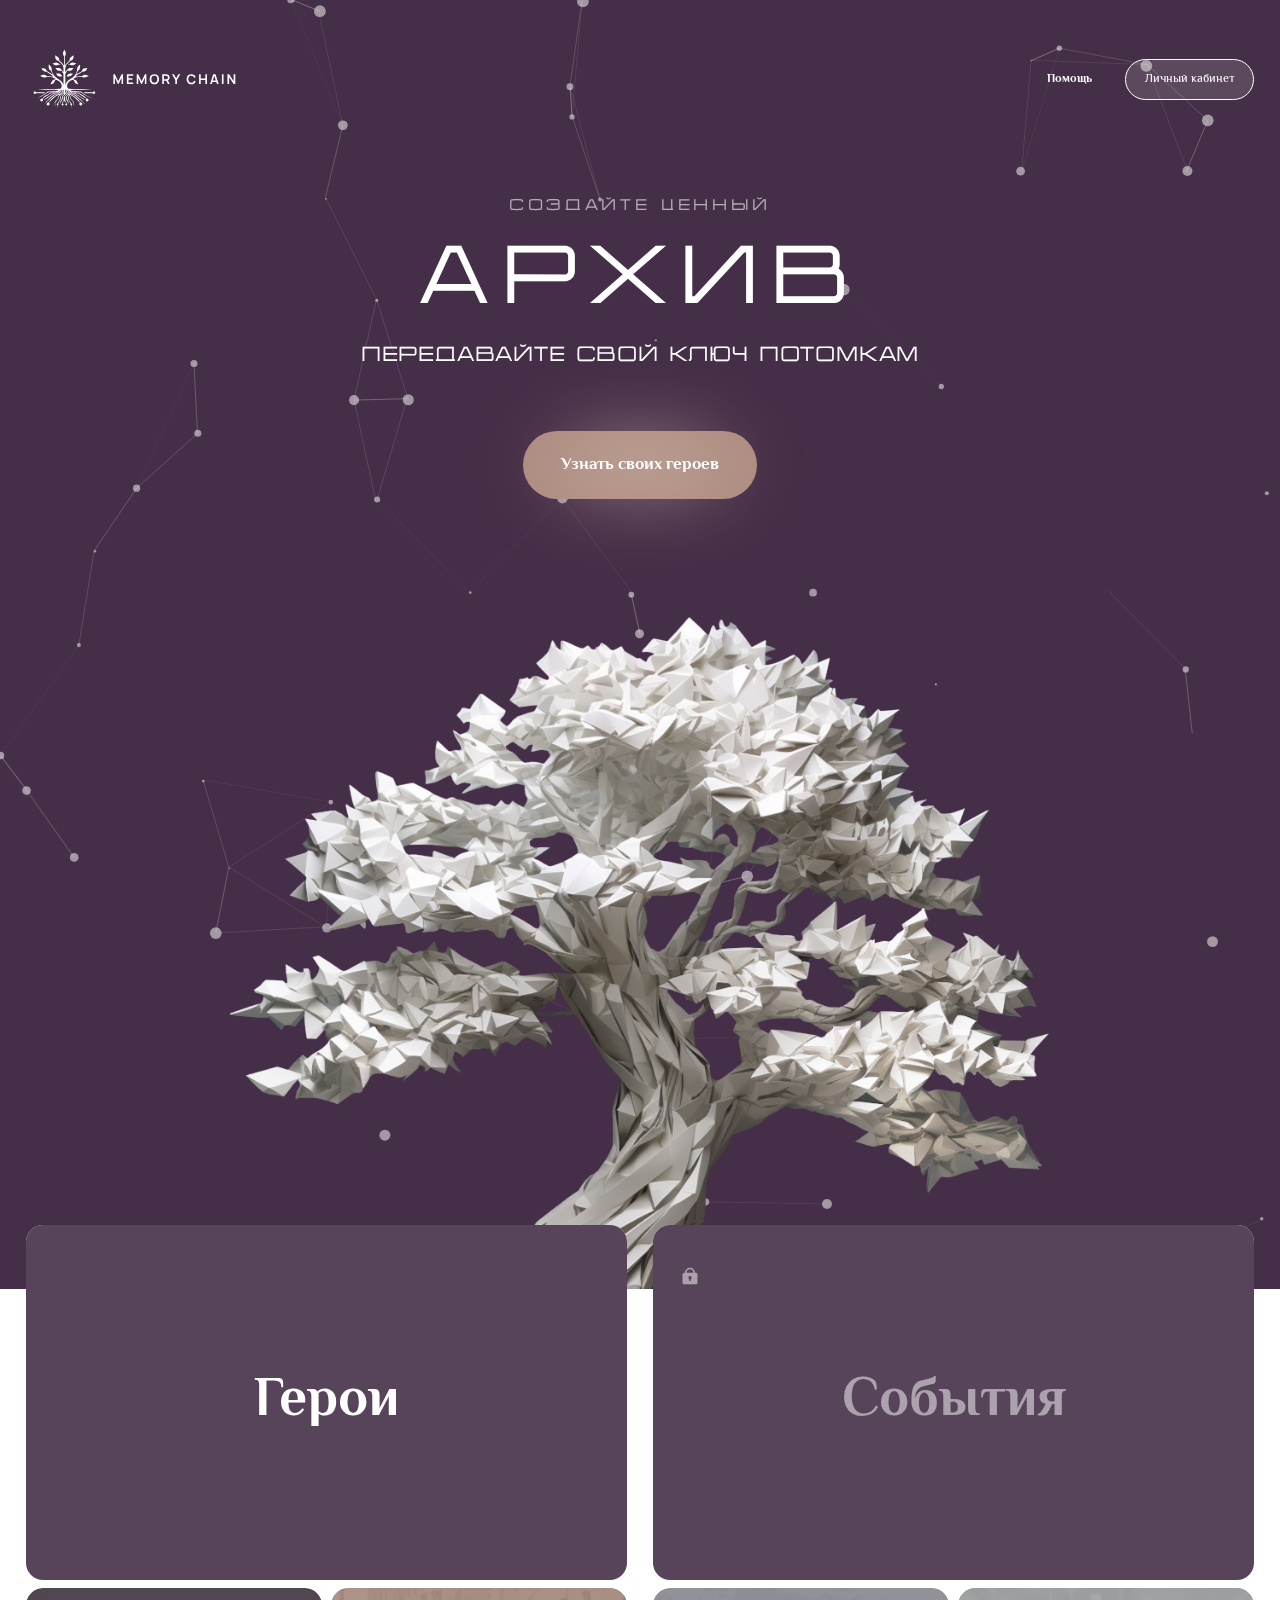
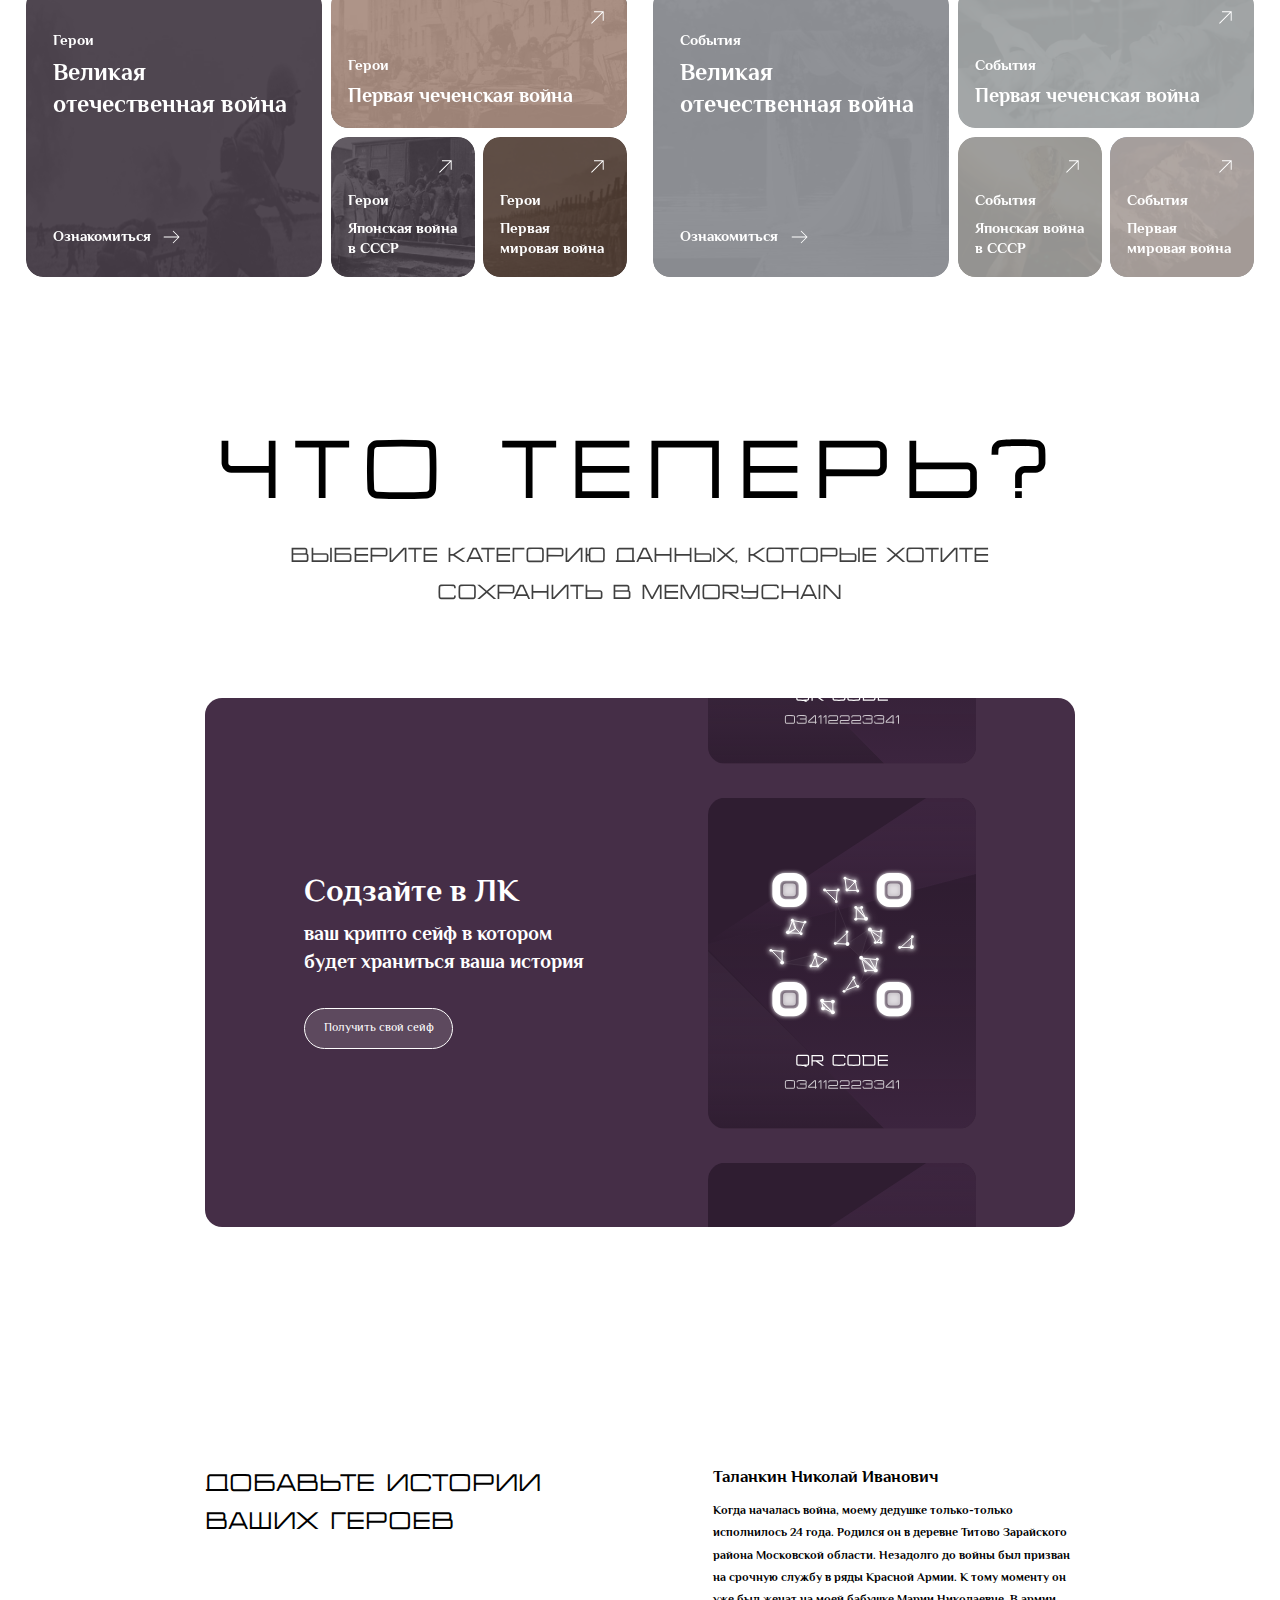
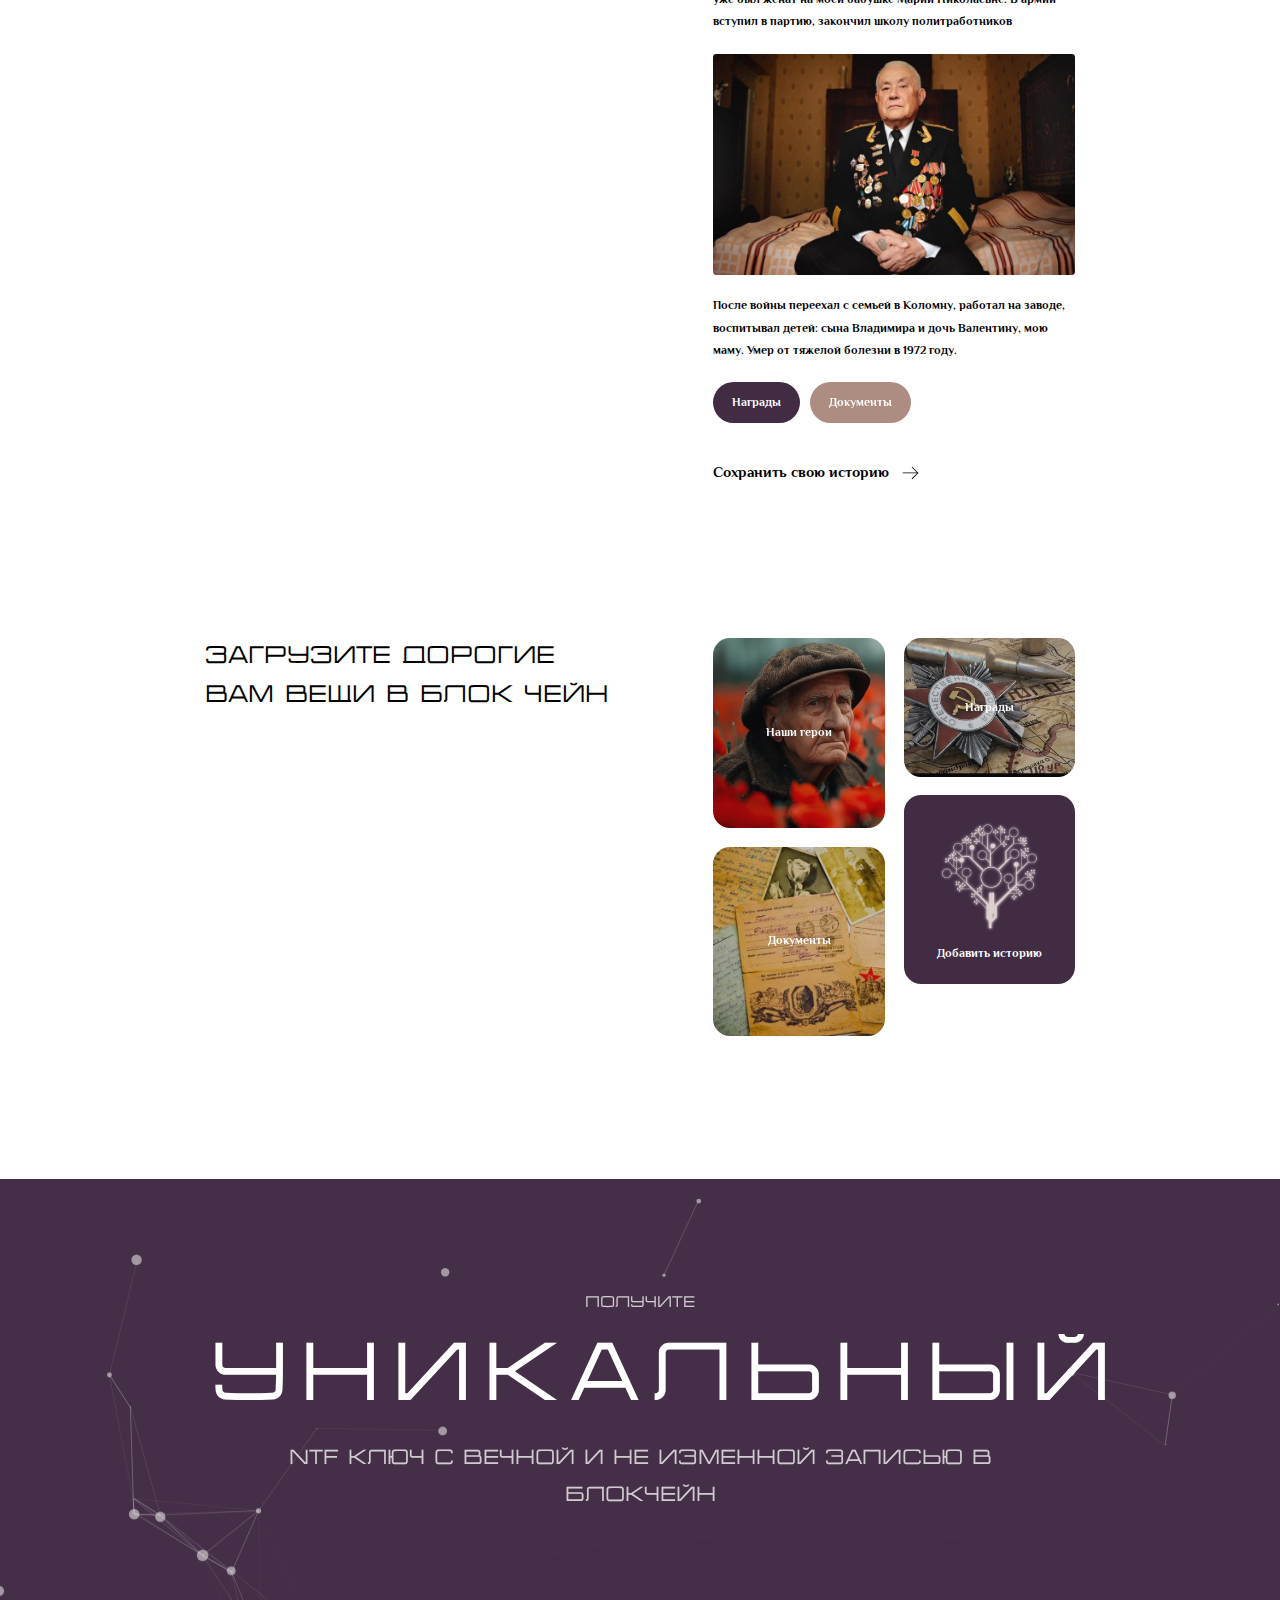
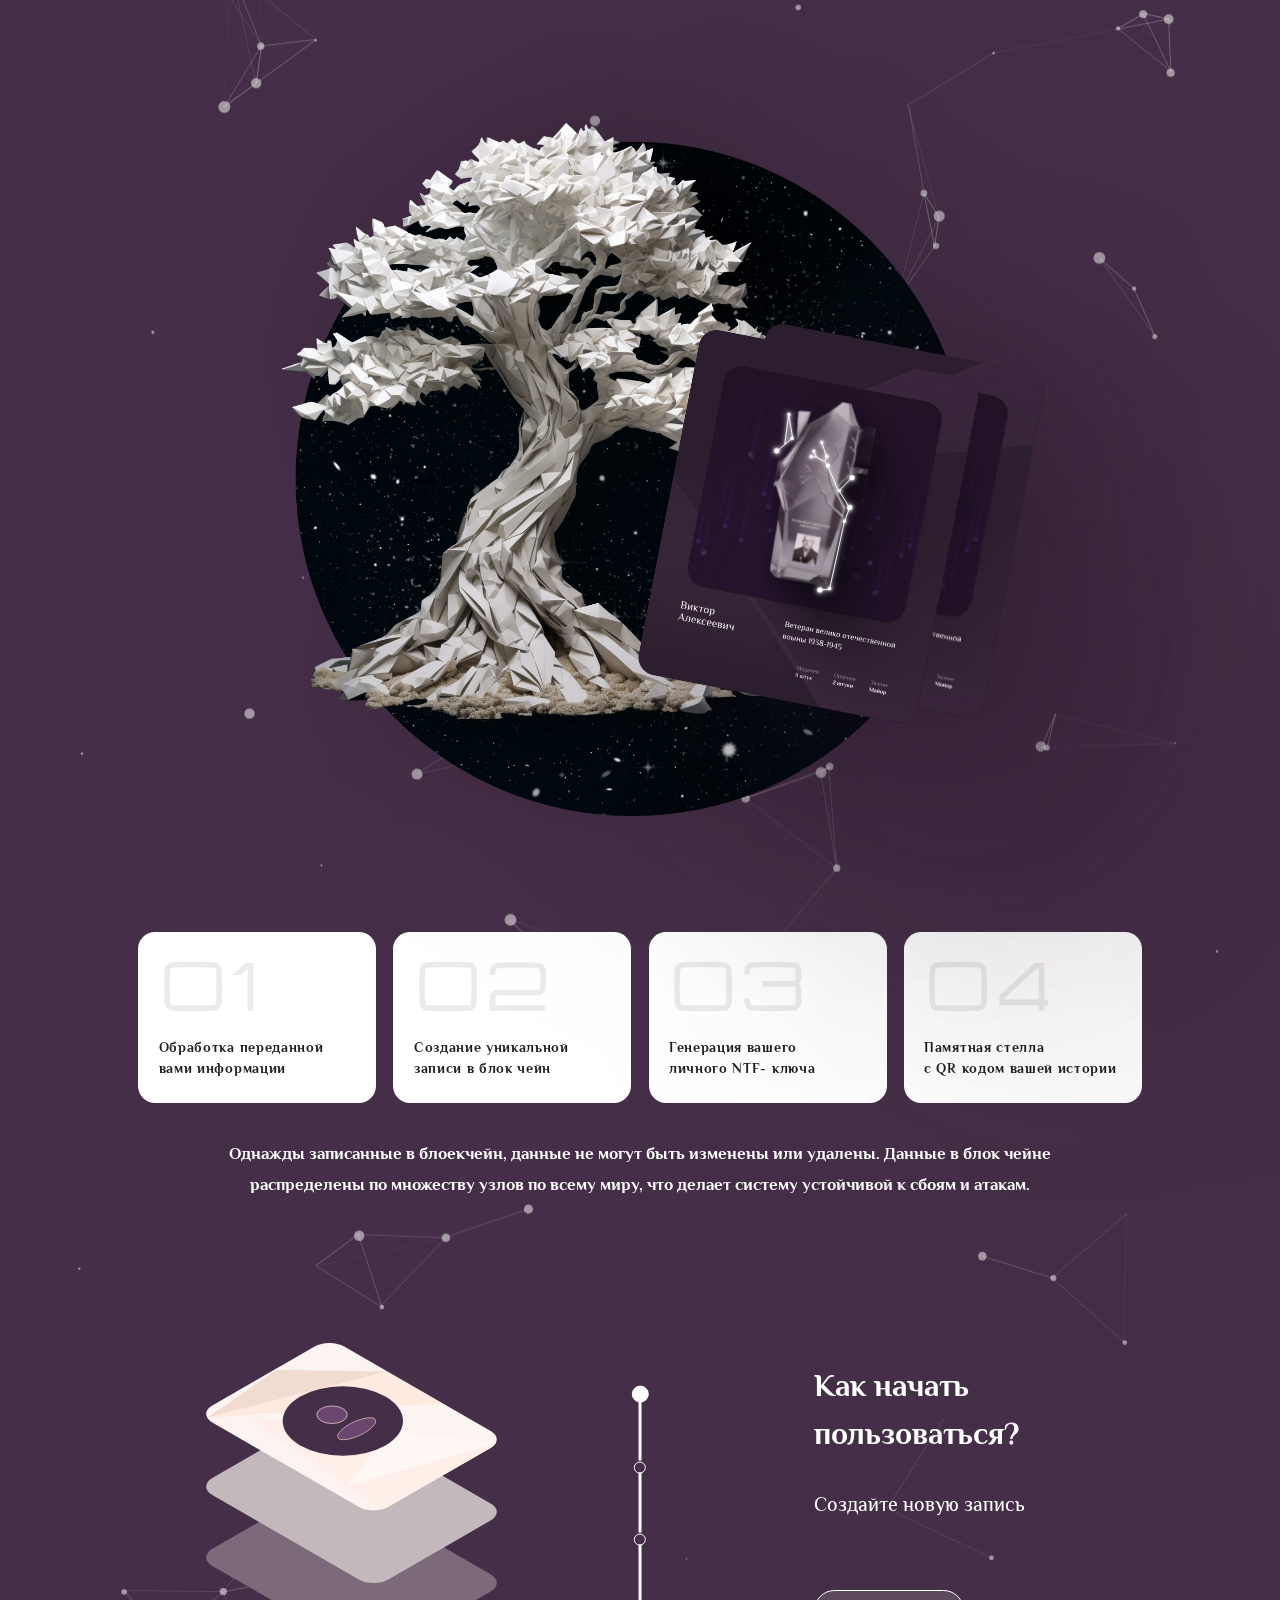
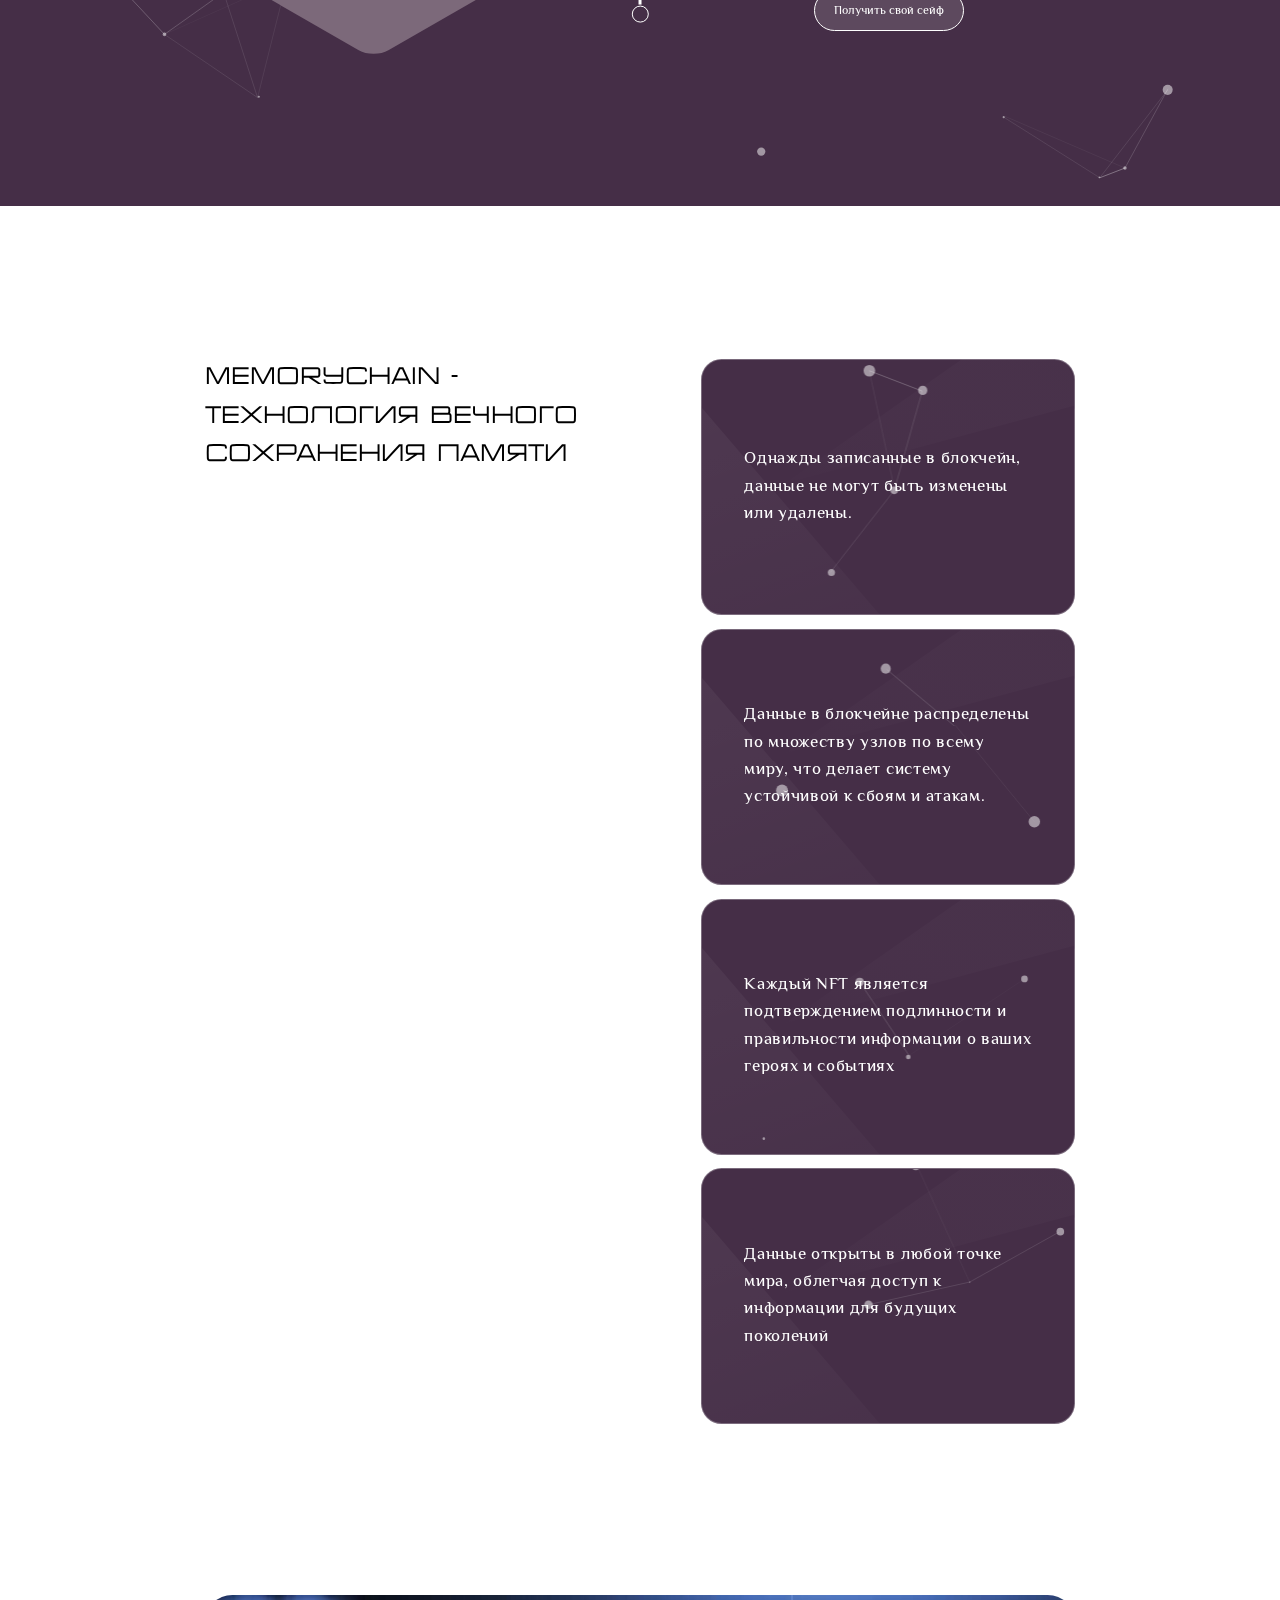
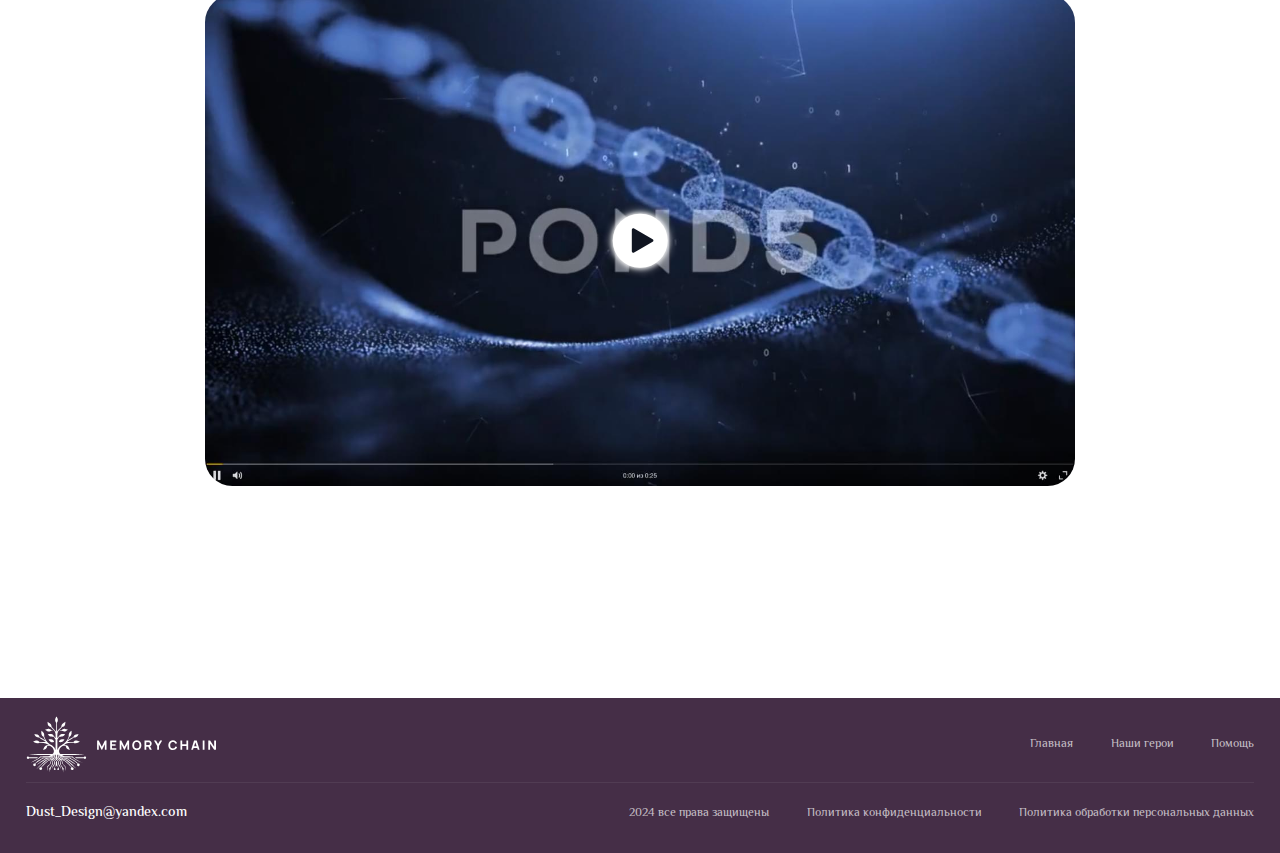
==== commit 2ddb94fa: "first commit" ====
--- a/index.html
+++ b/index.html
@@ -367,7 +367,7 @@
 
             <div class="unique">
                 <div id="particles-js2" class="particles-js"></div>
-                <div class="unique__top">
+                <div class="unique__top parallax-container">
                     <div class="container">
                         <div class="unique__text font2 caps-text">
                             <div class="unique__subtitle text18 text14-mob">
@@ -438,11 +438,11 @@
                     </div>
                 </div>
                 <div class="guide">
-                    <div class="guide-slider">
-                        <div class="swiper-container">
-                            <div class="swiper-wrapper">
-                                <div class="guide-card swiper-slide">
-                                    <div class="container">
+                    <div class="container">
+                        <div class="guide-slider">
+                            <div class="swiper-container">
+                                <div class="swiper-wrapper">
+                                    <div class="guide-card swiper-slide">
                                         <div class="guide-card__grid">
                                             <div class="guide-card__col">
                                                 <img src="img/guide-img.svg" alt="" class="guide-card__img">
@@ -462,10 +462,8 @@
                                             </div>
                                         </div>
                                     </div>
-                                </div>
-
-                                <div class="guide-card swiper-slide">
-                                    <div class="container">
+
+                                    <div class="guide-card swiper-slide">
                                         <div class="guide-card__grid">
                                             <div class="guide-card__col">
                                                 <img src="img/guide-img2.svg" alt="" class="guide-card__img">
@@ -485,10 +483,8 @@
                                             </div>
                                         </div>
                                     </div>
-                                </div>
-
-                                <div class="guide-card swiper-slide">
-                                    <div class="container">
+
+                                    <div class="guide-card swiper-slide">
                                         <div class="guide-card__grid">
                                             <div class="guide-card__col">
                                                 <img src="img/guide-img3.svg" alt="" class="guide-card__img">
@@ -508,10 +504,8 @@
                                             </div>
                                         </div>
                                     </div>
-                                </div>
-
-                                <div class="guide-card swiper-slide">
-                                    <div class="container">
+
+                                    <div class="guide-card swiper-slide">
                                         <div class="guide-card__grid">
                                             <div class="guide-card__col">
                                                 <img src="img/guide-img4.svg" alt="" class="guide-card__img">
@@ -531,11 +525,11 @@
                                             </div>
                                         </div>
                                     </div>
-                                </div>
-
-                            </div>
-                        </div>
-                        <div class="swiper-pagination"></div>
+
+                                </div>
+                            </div>
+                            <div class="swiper-pagination"></div>
+                        </div>
                     </div>
                 </div>
             </div>
--- a/css/style.min.css
+++ b/css/style.min.css
@@ -1,2 +1,2 @@
-@font-face{font-family:Radiotechnika;src:url(../fonts/Radiotechnika.ttf) format("ttf"),url(../fonts/Radiotechnika.eot) format("eot"),url(../fonts/Radiotechnika.woff) format("woff"),url(../fonts/Radiotechnika.woff2) format("woff2");font-weight:400;font-style:normal;font-display:swap}@font-face{font-family:"El Messiri";src:url(../fonts/ElMessiri-Regular.ttf) format("ttf"),url(../fonts/ElMessiri-Regular.eot) format("eot"),url(../fonts/ElMessiri-Regular.woff) format("woff"),url(../fonts/ElMessiri-Regular.woff2) format("woff2");font-weight:400;font-style:normal;font-display:swap}@font-face{font-family:"El Messiri";src:url(../fonts/ElMessiri-Medium.ttf) format("ttf"),url(../fonts/ElMessiri-Medium.eot) format("eot"),url(../fonts/ElMessiri-Medium.woff) format("woff"),url(../fonts/ElMessiri-Medium.woff2) format("woff2");font-weight:500;font-style:normal;font-display:swap}@font-face{font-family:"El Messiri";src:url(../fonts/ElMessiri-Bold.ttf) format("ttf"),url(../fonts/ElMessiri-Bold.eot) format("eot"),url(../fonts/ElMessiri-Bold.woff) format("woff"),url(../fonts/ElMessiri-Bold.woff2) format("woff2");font-weight:700;font-style:normal;font-display:swap}*,::after,::before{margin:0;padding:0;-webkit-box-sizing:border-box;box-sizing:border-box;-webkit-font-smoothing:antialiased!important;-webkit-tap-highlight-color:transparent;outline:0!important}h1,h2,h3,h4,h5,h6{font-weight:400}a,body,div,form,h1,h2,h3,h4,h5,li,p,ul{margin:0;padding:0;border:0;text-decoration:none;line-height:1}button,input,textarea{outline:0!important;-webkit-transition:.125s;-o-transition:.125s;transition:.125s;font-family:inherit}input:active,input[type=checkbox]:focus,input[type=file]:focus,input[type=radio]:focus,input[type=text]:focus{outline:0!important}::-webkit-input-placeholder{color:#222}::-moz-placeholder{color:#222}:-moz-placeholder{color:#222}:-ms-input-placeholder{color:#222}input::-webkit-inner-spin-button,input::-webkit-outer-spin-button{-webkit-appearance:none;margin:0}input[type=number]{-moz-appearance:textfield}html{height:100%;scroll-behavior:smooth;width:100%}svg{-ms-flex-negative:0;flex-shrink:0;height:auto}circle,path,rect,svg{-webkit-transition:.3s;-o-transition:.3s;transition:.3s}a{color:inherit;text-decoration:none;-webkit-transition:.3s;-o-transition:.3s;transition:.3s}a:focus,a:hover{text-decoration:none}li,ul{margin:0;padding:0;list-style:none}i{line-height:100%}fieldset{min-width:0;padding:0;margin:0;border:0}button{cursor:pointer;border:none;outline:0;-webkit-box-sizing:border-box;box-sizing:border-box;-webkit-transition:.3s;-o-transition:.3s;transition:.3s;background-color:inherit;font-size:1em}.swiper-button-next,.swiper-button-prev{z-index:2}.swiper-button-next::after,.swiper-button-prev::after{display:none}img{-webkit-user-select:none;-moz-user-select:none;-o-user-select:none;-ms-user-select:none;user-select:none;-ms-flex-negative:0;flex-shrink:0}html.fixed-body{overflow-y:hidden}.wrapper{min-height:100vh;display:-webkit-box;display:-ms-flexbox;display:flex;-webkit-box-orient:vertical;-webkit-box-direction:normal;-ms-flex-direction:column;flex-direction:column;-ms-flex-negative:0;flex-shrink:0}.content{-webkit-box-flex:1;-ms-flex-positive:1;flex-grow:1;display:-webkit-box;display:-ms-flexbox;display:flex;-webkit-box-orient:vertical;-webkit-box-direction:normal;-ms-flex-direction:column;flex-direction:column;width:100%}.m-page{width:calc(100vw - (100vw - 100%));overflow-x:hidden;font-family:"El Messiri",sans-serif;font-weight:400;color:#000;font-size:calc(1500px * (16 / 1500))}@media screen and (max-width:1500px){.m-page{font-size:calc(100vw * (16 / 1500))}}.m-page.fixed-body,.m-page.fixed-body2{overflow-y:hidden;padding-right:var(--scrollWidth)}.container{max-width:1500px;width:100%;margin:0 auto;padding:0 1.875em}a:hover{color:#452e47}@media screen and (max-width:992px){.m-page{font-size:calc(100vw * (16 / 768))}.container{padding:0 1em}}@media screen and (max-width:576px){.m-page{font-size:calc(100vw * (16 / 430))}}.h1{font-size:6em;letter-spacing:.14em;font-family:Radiotechnika,sans-serif;text-transform:uppercase}.h3{font-size:1.75em;line-height:161%;font-family:Radiotechnika,sans-serif}.text24{font-size:1.5em;line-height:120%}.text20{font-size:1.25em;line-height:120%}.text19{font-size:1.1875em;line-height:120%}.text18{font-size:1.125em;line-height:133%}.text17{font-size:1.0625em;line-height:120%}.text16{font-size:1em;line-height:150%}.text15{font-size:.9375em;line-height:120%}.text14{font-size:.875em;line-height:120%}.text13{font-size:.8125em;line-height:120%}.text12{font-size:.75em;line-height:120%}.text11{font-size:.6875em;line-height:120%}.text10{font-size:.625em;line-height:120%}.extra-bold-text{font-weight:800}.bold-text{font-weight:700}.semi-bold-text{font-weight:600}.medium-text{font-weight:500}.regular-text{font-weight:400}.light-text{font-weight:300}.font2{font-family:Radiotechnika,sans-serif}.caps-text{text-transform:uppercase}.text-center{text-align:center}@media screen and (max-width:992px){.h1{font-size:3.5em}.h3{font-size:1.5em;line-height:187%}.text20-tablet{font-size:1.25em}.text19-tablet{font-size:1.1875em}.text18-tablet{font-size:1.125em}.text17-tablet{font-size:1.0625em}.text16-tablet{font-size:1em}.text15-tablet{font-size:.9375em}.text14-tablet{font-size:.875em}.text13-tablet{font-size:.8125em}.text12-tablet{font-size:.75em}.text11-tablet{font-size:.6875em}.text10-tablet{font-size:.625em}}.m-btn{display:-webkit-box;display:-ms-flexbox;display:flex;-webkit-box-align:center;-ms-flex-align:center;align-items:center;-webkit-box-pack:center;-ms-flex-pack:center;justify-content:center;-webkit-transition:.225s ease-out;-o-transition:.225s ease-out;transition:.225s ease-out;padding:0 2.75em;height:5em;border-radius:31.25em;font-weight:700}.m-btn:focus{-webkit-box-shadow:none;box-shadow:none}.m-btn span{font-size:1.25em}.m-btn-brown{background-color:#ad8d81;color:#fff;position:relative}.m-btn-brown._no-shadow:before{display:none}.m-btn-brown:before{content:'';position:absolute;top:50%;left:50%;-webkit-transform:translate(-50%,-50%);-ms-transform:translate(-50%,-50%);transform:translate(-50%,-50%);background-image:url(../img/btn-ellipse.svg);width:12.5em;height:2.6875em;background-size:100% auto;background-repeat:no-repeat;background-position:center;-webkit-filter:blur(40px);filter:blur(40px);pointer-events:none;-webkit-transition:.3s;-o-transition:.3s;transition:.3s}.m-btn-brown span{position:relative;z-index:2}.m-btn-brown:hover:before{-webkit-filter:blur(28px);filter:blur(28px)}.m-btn-brown:active{background-color:rgba(173,141,129,.7)}.m-btn-brown:active:before{-webkit-filter:blur(40px);filter:blur(40px)}.m-btn-brown:disabled{background-color:rgba(173,141,129,.25);color:rgba(255,255,255,.4)}.m-btn-brown:disabled:before{opacity:0}.m-btn-white-outline{font-weight:400;border:1px solid #fff;background:rgba(243,239,236,.14);color:#fff}.m-btn-white-outline:hover{background:rgba(243,239,236,.36);color:#fff}.m-btn-white-outline:active{background:rgba(243,239,236,.14);color:#fff}.m-btn-white-outline:disabled{border-color:rgba(255,255,255,.25);color:rgba(255,255,255,.4)}.m-btn-purple{background-color:#412c43;color:#fff}.m-btn-purple:hover{background-color:#5a3e5c;color:#fff}.m-btn-purple:active{background-color:#412c43;color:#fff}.m-btn-purple:disabled{background-color:rgba(65,44,67,.25);color:rgba(255,255,255,.4)}.m-btn-text-white{color:#fff}.m-btn-text-white:hover{color:#ad8d81}@media screen and (max-width:992px){.m-btn{height:4em;padding:0 2.125em}.m-btn span{font-size:1em}}.m-btn-medium{padding:0 1.375em;height:3em}.m-btn-medium span{font-size:.875em}.fg{position:relative;margin:0}.fg label{display:block;font-size:.9375em;line-height:140%;margin-bottom:.375em}.fg label span{color:#452e47}.fg .nice-select,.fg input,.fg textarea{border-radius:.1875em;border:1px solid #dadedf;padding:0 1.25em;height:3.6875em;width:100%;font-size:1em;background-color:transparent;color:#000}.fg .nice-select::-webkit-input-placeholder,.fg input::-webkit-input-placeholder,.fg textarea::-webkit-input-placeholder{color:#929798}.fg .nice-select::-moz-placeholder,.fg input::-moz-placeholder,.fg textarea::-moz-placeholder{color:#929798}.fg .nice-select:-ms-input-placeholder,.fg input:-ms-input-placeholder,.fg textarea:-ms-input-placeholder{color:#929798}.fg .nice-select::-ms-input-placeholder,.fg input::-ms-input-placeholder,.fg textarea::-ms-input-placeholder{color:#929798}.fg .nice-select::placeholder,.fg input::placeholder,.fg textarea::placeholder{color:#929798}.fg .nice-select:focus,.fg input:focus,.fg textarea:focus{border-color:#9ca0a0;-webkit-box-shadow:0 .25em .4375em 0 rgba(47,63,67,.03),0 .25em .3125em 0 rgba(0,0,0,.02) inset;box-shadow:0 .25em .4375em 0 rgba(47,63,67,.03),0 .25em .3125em 0 rgba(0,0,0,.02) inset}.fg .nice-select:disabled,.fg input:disabled,.fg textarea:disabled{pointer-events:none;background:#f6f6f6!important;color:rgba(0,0,0,.4)}.fg textarea{padding-top:1.19em;padding-bottom:1.19em;height:13.0625em;resize:vertical}.fg__field{position:relative}.fg .nice-select{display:-webkit-box;display:-ms-flexbox;display:flex;-webkit-box-align:center;-ms-flex-align:center;align-items:center;-webkit-box-pack:justify;-ms-flex-pack:justify;justify-content:space-between;border-radius:.1875em;white-space:nowrap;height:3.6875em;padding:0 0 0 1.25em}.fg .nice-select.disabled{pointer-events:none;background:#f6f6f6!important}.fg .nice-select.disabled .current{opacity:.4}.fg .nice-select.open{border-bottom-left-radius:0;border-bottom-right-radius:0}.fg .nice-select:focus{border:1px solid #000}.fg .nice-select:before{content:'';-webkit-box-ordinal-group:4;-ms-flex-order:3;order:3;border-left:#000;-ms-flex-negative:0;flex-shrink:0;width:3.6875em;height:3.6875em;background-image:url(../img/select-arrow.svg);background-size:.5em auto;background-repeat:no-repeat;background-position:center;margin-left:1em}.fg .nice-select .current{font-size:1em;line-height:157%}.fg .nice-select .list{margin-top:-1px;border-radius:0 0 .1875em .1875em;width:calc(100% + 2px);left:-1px;border:1px solid #000;background:#fff;-webkit-box-shadow:none;box-shadow:none;max-height:14.875em;overflow-y:auto;z-index:5}.fg .nice-select .list::-webkit-scrollbar{width:.1875em;height:.1875em}.fg .nice-select .list::-webkit-scrollbar-track{background:0 0;border-radius:0}.fg .nice-select .list::-webkit-scrollbar-thumb{background:#000}.fg .nice-select .option{height:3.6875em;font-size:1em;line-height:157%;padding:.5em 1.25em;display:-webkit-box;display:-ms-flexbox;display:flex;-webkit-box-align:center;-ms-flex-align:center;align-items:center;color:#2b2b2b;border:none;border-bottom:1px solid #000}.fg .nice-select .option:last-child{border-bottom:none}.fg .nice-select .option.disabled{display:none}.fg .nice-select .option.focus,.fg .nice-select .option.selected.focus,.fg .nice-select .option:hover{background-color:#452e47;border-color:#452e47;font-weight:400;color:#fff}.fg._error input,.fg._error textarea{border-color:#452e47;color:#452e47}.fg._error input::-webkit-input-placeholder,.fg._error textarea::-webkit-input-placeholder{color:#452e47}.fg._error input::-moz-placeholder,.fg._error textarea::-moz-placeholder{color:#452e47}.fg._error input:-ms-input-placeholder,.fg._error textarea:-ms-input-placeholder{color:#452e47}.fg._error input::-ms-input-placeholder,.fg._error textarea::-ms-input-placeholder{color:#452e47}.fg._error input::placeholder,.fg._error textarea::placeholder{color:#452e47}.fg._error .fg__error-text{display:block}.fg__error-text{margin-top:.375em;color:#452e47;display:none}.pass-toggle{position:absolute;bottom:1em;right:1.25em;width:1.25em;height:1.6875em;display:-webkit-box;display:-ms-flexbox;display:flex;-webkit-box-align:center;-ms-flex-align:center;align-items:center;-webkit-box-pack:center;-ms-flex-pack:center;justify-content:center}.pass-toggle svg{width:100%;height:auto}.pass-toggle._active g{opacity:1}.m-check,.m-radio{position:relative}.m-check input,.m-radio input{position:absolute;opacity:0;width:100%;height:100%;left:0;top:0;z-index:2;cursor:pointer}.m-check label,.m-radio label{position:relative;cursor:pointer;display:block;padding-left:2.125em;min-height:1.25em;padding-top:.0625em}.m-check label span,.m-radio label span{font-size:.8125em;line-height:140%}.m-check label:after,.m-check label:before,.m-radio label:after,.m-radio label:before{pointer-events:none}.m-check label:before,.m-radio label:before{content:'';position:absolute;z-index:1;left:0;top:0;border:1px solid #dadedf;width:1.25em;height:1.25em;background-size:0 auto;background-repeat:no-repeat;background-position:center;-webkit-transition:none;-o-transition:none;transition:none}.m-check label a,.m-radio label a{text-decoration:underline;position:relative;z-index:2}.m-check._big label,.m-radio._big label{padding-top:0}.m-check._big label span,.m-radio._big label span{font-size:1em;line-height:140%}.m-check._gray label,.m-radio._gray label{color:#6b6e72}.m-check._error input:not(:checked)~label:before,.m-radio._error input:not(:checked)~label:before{border-color:#ff1515}.m-check input:checked+label::before{background-color:#452e47;border-color:#452e47;background-size:.75em auto}.m-check label:before{border-radius:.1875em;background-image:url(../img/check2.svg)}.m-check._gray label{color:#787878}.m-radio input:checked~label:before{border:none;background-size:100% auto}.m-radio label:before{border-radius:50%;background-image:url(../img/radio.svg)}.m-radio label span{display:block;line-height:157%;color:#5b626c;margin-top:.125em}.cartcalc{max-width:100%;width:7.5625rem;display:grid;grid-template-columns:2.1875em calc(100% - 2.1875em * 2) 2.1875em;border:1px solid #e9edf2;height:3.125em}.cartcalc button,.cartcalc input{height:100%;width:100%;min-height:100%}.cartcalc input{border:none;border-left:1px solid #e9edf2;border-right:1px solid #e9edf2;color:#000;font-weight:500;font-size:1em;text-align:center}.cartcalc svg{width:.5em;height:auto}.cartcalc button{display:-webkit-box;display:-ms-flexbox;display:flex;-webkit-box-align:center;-ms-flex-align:center;align-items:center;-webkit-box-pack:center;-ms-flex-pack:center;justify-content:center}.cartcalc button:hover{background-color:#e6e6ec}.pagination{margin-top:3.75em}.pagination__items{display:-webkit-box;display:-ms-flexbox;display:flex;-webkit-box-pack:center;-ms-flex-pack:center;justify-content:center}.pagination__item{height:3.625em;min-width:3.625em;padding:0 1.25em;border-radius:.25em;border:1px solid #000;display:-webkit-box;display:-ms-flexbox;display:flex;-webkit-box-align:center;-ms-flex-align:center;align-items:center;-webkit-box-pack:center;-ms-flex-pack:center;justify-content:center;margin:0 .3125em;font-weight:500}.pagination__item svg{width:1.0625em;height:auto}.pagination__item._active{pointer-events:none}.pagination__item._active,.pagination__item:hover{color:#fff;background-color:#000;border-color:#000}.pagination__item._active path,.pagination__item:hover path{fill:#fff}.pagination__item._btn{padding:0 1.5em}@media screen and (max-width:992px){.pagination{margin-top:1.875em}}@media screen and (max-width:576px){.text14-mob{font-size:.875em}.pagination{margin-top:1.56em}.pagination ._hide-tablet{display:none}.pagination ._btn{width:2.8125em;padding:0}.pagination__item{height:2.8125em;min-width:2.8125em;padding:0 .875em}.pagination__item span{font-size:.875em}}.tabs{display:-webkit-box;display:-ms-flexbox;display:flex}.tab{height:3.5625em;padding:0 1.56em;display:-webkit-box;display:-ms-flexbox;display:flex;-webkit-box-align:center;-ms-flex-align:center;align-items:center;position:relative;text-transform:uppercase;font-weight:700;color:rgba(0,0,0,.8);-webkit-transition:.3s;-o-transition:.3s;transition:.3s}.tab:not(:last-child){margin:0 .94em 0 0}.tab:before{content:'';position:absolute;width:100%;height:2px;left:0;bottom:0;background-color:#452e47;opacity:0;-webkit-transition:inherit;-o-transition:inherit;transition:inherit}.tab span{font-size:.875em;line-height:120%}.tab:hover{background:#fbfbfb;cursor:pointer}.tab._active{background:#fbfbfb;pointer-events:none}.tab._active:before{opacity:1}.tab-content{display:none}.tab-content._active{display:block}.grid{display:grid;gap:1.25em;grid-template-columns:100%}.grid2{grid-template-columns:repeat(2,calc(50% - .5em))}.grid3{grid-template-columns:repeat(3,calc(100% / 3 - 2.5em / 3))}.grid4,.grid5{grid-template-columns:repeat(4,calc(25% - 3.75em / 4))}@media screen and (max-width:992px){.grid-tablet{grid-template-columns:100%}.grid-tablet2{grid-template-columns:repeat(2,calc(50% - .625em))}}.m-backdrop{position:relative}.m-backdrop:after{content:'';position:absolute;top:0;left:0;width:100%;height:100%;background:rgba(0,0,0,.1);pointer-events:none;border-radius:inherit}._scale-img{overflow:hidden}._scale-img:hover img{-webkit-transform:scale(1.05);-ms-transform:scale(1.05);transform:scale(1.05)}._scale-img img{-webkit-transition:.6s;-o-transition:.6s;transition:.6s}.breadcrumbs{margin-top:60px}.breadcrumbs__item{font-size:16px;line-height:110%;position:relative;font-weight:400;display:inline}.breadcrumbs__item:last-child{font-weight:600}.breadcrumbs__item:not(:first-child){margin-left:24px}.breadcrumbs__item:not(:first-child):before{content:'';position:absolute;z-index:1;width:3.51px;height:3.51px;background-color:#452e47;border-radius:1px;-webkit-transform:rotate(-45deg);-ms-transform:rotate(-45deg);transform:rotate(-45deg);top:7px;right:100%;margin-right:10px}.modal-bg{position:fixed;top:0;left:0;width:100%;height:calc(100 * var(--vh));background-color:#000;opacity:.5}.modal{position:fixed;left:0;top:0;width:100%;height:calc(100 * var(--vh));overflow-y:auto;z-index:80;opacity:0;pointer-events:none;padding:1em 0;text-align:center}.modal:after{content:'';display:inline-block;height:100%;vertical-align:middle;margin-right:-4px}.modal__dialog{text-align:left;vertical-align:middle;background:#fff;width:67em;max-width:calc(100% - 2em);position:relative;z-index:3;padding:3em;border-radius:1.5em;display:inline-block}.modal._active{opacity:1;pointer-events:unset}.modal._active .modal__bg{display:block}.modal__top{display:-webkit-box;display:-ms-flexbox;display:flex;-webkit-box-align:center;-ms-flex-align:center;align-items:center;-webkit-box-pack:justify;-ms-flex-pack:justify;justify-content:space-between}.modal .close-btn{width:1.5em;display:-webkit-box;display:-ms-flexbox;display:flex;-webkit-box-align:center;-ms-flex-align:center;align-items:center;-webkit-box-pack:center;-ms-flex-pack:center;justify-content:center;margin-left:1em;-ms-flex-negative:0;flex-shrink:0}.header__inner{display:-webkit-box;display:-ms-flexbox;display:flex;-webkit-box-align:center;-ms-flex-align:center;align-items:center}.header__logo{display:block;-ms-flex-negative:0;flex-shrink:0;width:15.5em}.header__logo img{width:100%;display:block}.header__action{margin-left:auto;display:-webkit-box;display:-ms-flexbox;display:flex;-webkit-box-align:center;-ms-flex-align:center;align-items:center}.header__btn{margin-left:1em}.header-index{position:absolute;top:0;left:0;width:100%;z-index:5;padding:3em 0}.burger{display:none}@media screen and (max-width:992px){.header__logo{width:7.125em}.header__btn{padding:0 1em;height:2.375em;margin-left:.5em}.header-index{padding:2.25em 0}}.footer{padding:1.25em 0 2.125em;background-color:#452e47;color:#fff}.footer__bottom,.footer__top{display:-webkit-box;display:-ms-flexbox;display:flex;-webkit-box-align:center;-ms-flex-align:center;align-items:center;-webkit-box-pack:justify;-ms-flex-pack:justify;justify-content:space-between}.footer__logo{display:block;width:14em}.footer__logo img{width:100%;display:block}.footer__bottom{margin-top:.5em;padding-top:1.5em;border-top:1px solid rgba(234,234,234,.08)}.footer__email{font-size:1em;line-height:150%;font-weight:500}.footer__email:hover{color:rgba(255,255,255,.7)}.footer-nav{display:-webkit-box;display:-ms-flexbox;display:flex;-webkit-box-align:center;-ms-flex-align:center;align-items:center}.footer-nav__link{color:rgba(255,255,255,.7);font-size:.875em;line-height:150%;margin-right:3.14em}.footer-nav__link:last-child{margin:0}.footer-nav__link:hover{color:#fff}@media screen and (max-width:992px){.footer__logo{width:12em}.footer__bottom{display:block}.footer__bottom .footer-nav{margin-top:1.25em}.footer__email{margin:0 0 1em}}@media screen and (max-width:576px){.grid-mob{grid-template-columns:100%}.footer{padding-top:2.125em}.footer__inner{position:relative}.footer__top{-webkit-box-orient:vertical;-webkit-box-direction:normal;-ms-flex-direction:column;flex-direction:column}.footer__bottom{margin-top:1.5em}.footer__bottom .footer-nav{margin:0}.footer__logo{margin-bottom:4em}.footer__email{position:absolute;left:50%;-webkit-transform:translateX(-50%);-ms-transform:translateX(-50%);transform:translateX(-50%);top:5.25em}.footer-nav{margin-top:1.25em;-webkit-box-orient:vertical;-webkit-box-direction:normal;-ms-flex-direction:column;flex-direction:column}.footer-nav__link{margin:0 0 1.71em}}.particles-js{position:absolute;top:0;left:0;width:100%;height:100%}.main{background-color:#452e47;padding:14.375em 0 0;color:#fff;position:relative}.main .container{position:relative;z-index:2}.main__text{text-align:center;display:grid;grid-template-columns:100%;gap:1.625em}.main__subtitle{letter-spacing:.24em;opacity:.6}.main__desc{letter-spacing:.04em}.main__nav{margin-top:4.625em;display:-webkit-box;display:-ms-flexbox;display:flex;-webkit-box-pack:center;-ms-flex-pack:center;justify-content:center}.main__bottom{margin-top:8.625em;padding:0 .625em}.main__tree{width:60em;margin:0 auto;max-width:100%}.main__tree img{width:100%;display:block}.offer{padding-bottom:3.125em;color:#fff}.offer__grid{position:relative;z-index:2;margin-top:-4.6875em;display:grid;grid-template-columns:repeat(2,calc(50% - .9375em));gap:1.875em;-webkit-box-align:start;-ms-flex-align:start;align-items:flex-start}.offer__items{display:grid;grid-template-columns:repeat(4,calc(25% - 1.875em / 4));gap:.625em;background-color:#fff;border-radius:1.25em}.offer__items._locked{pointer-events:none}.offer__items._locked .offer__title{background-image:url(../img/lock.svg);background-repeat:no-repeat;background-position:left 2em top 3em;background-size:1.5em auto}.offer__items._locked .offer-card,.offer__items._locked .offer__title-text{opacity:.5}.offer__title{background-color:rgba(78,56,80,.94);height:26em;display:-webkit-box;display:-ms-flexbox;display:flex;-webkit-box-align:center;-ms-flex-align:center;align-items:center;-webkit-box-pack:center;-ms-flex-pack:center;justify-content:center;border-radius:1.25em;grid-column:1/-1}.offer__title-text{font-size:4em;font-weight:700}.offer-card{min-height:10.25em;position:relative;border-radius:1.25em;font-weight:700;display:block;overflow:hidden}.offer-card:hover{color:#fff}.offer-card:hover .offer-card__img{-webkit-transform:scale(1.05);-ms-transform:scale(1.05);transform:scale(1.05)}.offer-card__backdrop,.offer-card__img{position:absolute;top:0;left:0;width:100%;height:100%;-o-object-fit:cover;object-fit:cover;border-radius:inherit}.offer-card__img{-webkit-transition:.6s;-o-transition:.6s;transition:.6s}.offer-card__backdrop{z-index:2}.offer-card__content{position:relative;z-index:3;padding:1.25em;display:-webkit-box;display:-ms-flexbox;display:flex;-webkit-box-orient:vertical;-webkit-box-direction:normal;-ms-flex-direction:column;flex-direction:column;-webkit-box-align:start;-ms-flex-align:start;align-items:flex-start;-webkit-box-pack:end;-ms-flex-pack:end;justify-content:flex-end;min-height:100%}.offer-card__title{margin-bottom:.5em}.offer-card__btn{margin:0 0 auto auto;width:1.875em;-webkit-transform:rotate(-45deg);-ms-transform:rotate(-45deg);transform:rotate(-45deg)}.offer-card__btn img{width:100%;display:block}.offer-card__btn span{display:none}@media screen and (min-width:993px){.offer-card._big{grid-column:span 2}.offer-card._big .offer-card__desc{font-size:1.5em}.offer-card._big2{grid-column:span 2;grid-row:span 2}.offer-card._big2 .offer-card__content{padding:3.125em 2em 2em;-webkit-box-pack:unset;-ms-flex-pack:unset;justify-content:unset}.offer-card._big2 .offer-card__desc{font-size:1.75em}.offer-card._big2 .offer-card__btn{margin:auto 0 0;display:-webkit-box;display:-ms-flexbox;display:flex;-webkit-box-align:center;-ms-flex-align:center;align-items:center;font-weight:700;-webkit-box-ordinal-group:4;-ms-flex-order:3;order:3;-webkit-transform:unset;-ms-transform:unset;transform:unset}.offer-card._big2 .offer-card__btn img{width:1.75em;margin-left:.625em}.offer-card._big2 .offer-card__btn span{display:block;font-size:1.125em}}@media screen and (max-width:992px){.main{padding-top:12em}.main__text{gap:.625em;padding:0 3.75em}.main__nav{margin-top:2.375em}.main__desc{line-height:171%}.main__bottom{margin-top:8em}.offer{padding-bottom:.25em}.offer__grid{margin-top:-3em;grid-template-columns:repeat(2,calc(50% - 1em));gap:2em}.offer__title{height:15em}.offer__title-text{font-size:2.375em}.offer__items._locked .offer__title{background-position:left 1.75em top 1.75em}.offer-card{min-height:10em;grid-column:span 2}.offer-card__btn{position:absolute;top:1.25em;right:1.25em}}@media screen and (max-width:576px){.main__subtitle{margin-bottom:.5em}.offer__grid{grid-template-columns:100%}}.what{padding:8.375em 0}.what__top{width:63.5em;max-width:100%;margin:0 auto;display:grid;grid-template-columns:100%;gap:1.625em}.what__desc{line-height:183%;opacity:.75}.what__inner{padding:7.25em;background-color:#452e47;color:#fff;border-radius:1.25em;margin-top:6.25em;display:grid;grid-template-columns:21.25em 19.625em;-webkit-box-pack:justify;-ms-flex-pack:justify;justify-content:space-between;gap:2.375em;-webkit-box-align:center;-ms-flex-align:center;align-items:center;overflow:hidden}.what__img{position:relative}.what__img img{width:100%;display:block;border-radius:1.25em}@media screen and (min-width:993px){.what__img{display:none}}.what__title{font-size:2.375em;line-height:110%;font-weight:700}.what__subtitle{font-size:1.5em;line-height:133%;font-weight:700;margin-top:.5em}.what__nav{display:-webkit-box;display:-ms-flexbox;display:flex;margin-top:2.25em}.what-line{display:none}@media screen and (min-width:993px){.what-line{display:block;height:24.25em;-webkit-transform:translateY(-110%);-ms-transform:translateY(-110%);transform:translateY(-110%)}.what-line .what__img{display:block;margin-bottom:2.5em}}.what-line__items{-webkit-animation:20s linear infinite slides;animation:20s linear infinite slides}@-webkit-keyframes slides{from{-webkit-transform:translateY(0);transform:translateY(0)}to{-webkit-transform:translateY(-100%);transform:translateY(-100%)}}@keyframes slides{from{-webkit-transform:translateY(0);transform:translateY(0)}to{-webkit-transform:translateY(-100%);transform:translateY(-100%)}}.small-container{width:63.75em;max-width:100%;margin-left:auto;margin-right:auto}.features{padding:9.125em 0}.features__groups{display:grid;grid-template-columns:100%;gap:11.25em}.feature-group{display:grid;grid-template-columns:30.25em calc(100% - 37.25em);gap:2.375em 7em}.history__title{font-size:1.25em;line-height:150%;font-weight:700}.history__text{font-weight:700;margin-top:.625em}.history__text p{font-size:.875em;line-height:186%;margin-bottom:1.71em}.history__text p:last-child{margin-bottom:0}.history__text img{width:100%;display:block;border-radius:.25em;margin-bottom:1.5em}.history__text img:last-child{margin-bottom:0}.history__nav{display:-webkit-box;display:-ms-flexbox;display:flex;margin-top:1.5em}.history__btn{margin-right:.75em}.history__btn:last-child{margin:0}.history__nav2{display:-webkit-box;display:-ms-flexbox;display:flex;margin-top:2.75em}.history__save{display:-webkit-box;display:-ms-flexbox;display:flex;-webkit-box-align:center;-ms-flex-align:center;align-items:center;font-weight:700;color:#000}.history__save span{font-size:1.125em}.history__save svg{width:1.75em;margin-left:.625em}.history__save:hover{color:#452e47}.history__save:hover path{fill:#452e47}.important-things__grid{-webkit-column-count:2;-moz-column-count:2;column-count:2;-webkit-column-gap:1.375em;-moz-column-gap:1.375em;column-gap:1.375em}.important-things__add{margin-bottom:1.375em;border-radius:1.25em;background-color:#412c43;padding:1.875em 1.5em 1.625em;display:-webkit-box;display:-ms-flexbox;display:flex;-webkit-box-orient:vertical;-webkit-box-direction:normal;-ms-flex-direction:column;flex-direction:column;-webkit-box-align:center;-ms-flex-align:center;align-items:center;color:#fff;font-weight:700}.important-things__add:hover{color:#fff;background-color:#322234}.important-things__add img{width:7.25em;margin-bottom:1em}.important-card{border-radius:1.25em;display:-webkit-inline-box;display:-ms-inline-flexbox;display:inline-flex;width:100%;margin-bottom:1.375em;color:#fff;position:relative}.important-card:hover{color:#fff}.important-card:hover:after{background:rgba(69,46,71,.65)}.important-card:active:after{background:rgba(69,46,71,.9)}.important-card:active .important-card__title:after{opacity:1}.important-card:after{-webkit-transition:.3s;-o-transition:.3s;transition:.3s;background:rgba(47,39,44,.2)}.important-card__img{width:100%;display:block;border-radius:1.25em}.important-card__content{position:absolute;top:50%;left:50%;-webkit-transform:translate(-50%,-50%);-ms-transform:translate(-50%,-50%);transform:translate(-50%,-50%);display:-webkit-box;display:-ms-flexbox;display:flex;-webkit-box-align:center;-ms-flex-align:center;align-items:center;-webkit-box-pack:center;-ms-flex-pack:center;justify-content:center;width:100%;z-index:2}.important-card__title{position:relative}.important-card__title:after{content:attr(data-title);position:absolute;top:50%;left:50%;-webkit-transform:translate(-50%,-50%);-ms-transform:translate(-50%,-50%);transform:translate(-50%,-50%);width:100%;-webkit-filter:blur(4px);filter:blur(4px);-webkit-transition:.3s;-o-transition:.3s;transition:.3s;opacity:0}@media screen and (max-width:992px){.what{padding:4.375em 0 2.25em}.what__top{gap:.625em}.what__inner{grid-template-columns:100%;padding:3.625em 3em;margin-top:2.5em}.what__img{-webkit-box-ordinal-group:0;-ms-flex-order:-1;order:-1;width:17em;max-width:100%}.features{padding:2.25em 0}.features__groups{gap:4em}.feature-group{grid-template-columns:100%}.history__text{font-weight:400}}@media screen and (max-width:992px) and (min-width:577px){.important-things__grid{-webkit-column-count:3;-moz-column-count:3;column-count:3}}@media screen and (max-width:576px){.what__title{font-size:1.75em}.what__subtitle{font-size:1.25em;line-height:160%}}.unique{position:relative;padding-top:8.3125em;background-color:#452e47;color:#fff}.unique .container{position:relative;z-index:2}.unique__text{display:grid;grid-template-columns:100%;gap:1.625em;width:63em;max-width:100%;text-align:center;margin:0 auto}.unique__desc,.unique__subtitle{opacity:.75}.unique__desc{line-height:183%}.unique__media{width:52.5em;max-width:100%;margin:12em auto 0;padding-right:2.125em;position:relative}.unique__tree{position:relative}.unique__tree img{width:100%;display:block}.unique__tree-img1{mix-blend-mode:screen}.unique__tree-img2{position:absolute;top:0;left:0;-webkit-filter:drop-shadow(2.125em .5625em 4.8125em rgba(0,0,0,.18)) drop-shadow(8.375em 2.25em 8.6875em rgba(0,0,0,.15)) drop-shadow(18.75em 5em 11.875em rgba(0,0,0,.09)) drop-shadow(33.75em 9em 14em rgba(0,0,0,.03));filter:drop-shadow(2.125em .5625em 4.8125em rgba(0,0,0,.18)) drop-shadow(8.375em 2.25em 8.6875em rgba(0,0,0,.15)) drop-shadow(18.75em 5em 11.875em rgba(0,0,0,.09)) drop-shadow(33.75em 9em 14em rgba(0,0,0,.03))}.unique-card{-webkit-transition:.3s;-o-transition:.3s;transition:.3s;position:absolute;right:-1.375em;bottom:8.75em;width:20.875em}.unique-card img{-webkit-transform:rotate(11deg);-ms-transform:rotate(11deg);transform:rotate(11deg);width:100%;display:block;-webkit-filter:drop-shadow(1.75em 1.5625em 5em rgba(33,18,33,.29)) drop-shadow(7em 6.4em 9.5em rgba(33,18,33,.26)) drop-shadow(16em 14.5em 13em rgba(33,18,33,.15)) drop-shadow(28em 25em 15em rgba(33,18,33,.04)) drop-shadow(44em 39em 16em rgba(33,18,33,.01));filter:drop-shadow(1.75em 1.5625em 5em rgba(33,18,33,.29)) drop-shadow(7em 6.4em 9.5em rgba(33,18,33,.26)) drop-shadow(16em 14.5em 13em rgba(33,18,33,.15)) drop-shadow(28em 25em 15em rgba(33,18,33,.04)) drop-shadow(44em 39em 16em rgba(33,18,33,.01))}.unique-card._type2{bottom:8.25em;right:3.5em}.unique-card._type2 img{-webkit-filter:unset;filter:unset}.unique-steps{margin:8.5em auto 0;width:73.5em;max-width:100%}.unique-steps__grid{display:grid;grid-template-columns:repeat(4,calc(25% - 3.75em / 4));gap:1.25em}.unique-steps__text{margin-top:2.2em;padding:0 4.8em;text-align:center;font-size:1.25em;line-height:180%;font-weight:700}.step-card{padding:1em 1.5em 1.625em;border-radius:1.25em;background-color:#fff;color:#1e1e1e}.step-card__num{font-size:5em;line-height:137%;letter-spacing:.05em;color:rgba(69,46,71,.1);font-family:Radiotechnika,sans-serif}.step-card__title{font-size:1em;line-height:150%;letter-spacing:.05em;font-weight:700}@media screen and (max-width:992px){.unique{padding-top:4.375em}.unique__text{gap:.625em}.unique__media{margin-top:4.5em;font-size:.75em}.unique-steps{margin-top:6.25em}.unique-steps__grid{grid-template-columns:repeat(4,calc(25% - 1.125em / 4));gap:.375em}.unique-steps__text{font-size:1em;padding:0 1em;margin-top:1.71em;line-height:200%}.step-card{padding:1.25em 1em 1em;font-size:.875em}.step-card__num{font-size:3.5em;line-height:116%}.step-card__title{font-size:.875em;line-height:171%;margin-top:auto;padding-top:1.28em}}@media screen and (max-width:576px){.unique__subtitle{margin-bottom:.5em}.unique .h1{font-size:2.25em}.unique__media{font-size:1em;padding:0 1.25em 0 .75em}.unique-card{width:10.25em;right:2em;bottom:4.5em}.unique-card._type2{bottom:4.25em;right:4.75em}.unique-steps__grid{grid-template-columns:repeat(2,calc(50% - .1875em))}.unique-steps__text{font-size:.875em}.step-card{font-size:1em;display:-webkit-box;display:-ms-flexbox;display:flex;-webkit-box-orient:vertical;-webkit-box-direction:normal;-ms-flex-direction:column;flex-direction:column}}.guide-slider{overflow:hidden;position:relative;z-index:2}.guide-slider .swiper-container{height:44.25em}.guide-slider .swiper-slide{opacity:0;-webkit-transition:.5s;-o-transition:.5s;transition:.5s}.guide-slider .swiper-slide-active{opacity:1}@media screen and (min-width:993px){.guide-slider .swiper-pagination{left:50%;bottom:50%;-webkit-transform:translate(-50%,50%)!important;-ms-transform:translate(-50%,50%)!important;transform:translate(-50%,50%)!important;display:-webkit-box;display:-ms-flexbox;display:flex;-webkit-box-orient:vertical;-webkit-box-direction:normal;-ms-flex-direction:column;flex-direction:column;-webkit-box-align:center;-ms-flex-align:center;align-items:center;width:auto;top:unset}.guide-slider .swiper-pagination-bullet{-ms-flex-negative:0;flex-shrink:0;margin:0 0 4.375em!important;width:.875em;height:.875em;opacity:1;background-color:transparent;border:1px solid #fff;position:relative}.guide-slider .swiper-pagination-bullet:before{content:'';position:absolute;top:100%;left:50%;-webkit-transform:translateX(-50%);-ms-transform:translateX(-50%);transform:translateX(-50%);height:4.375em;width:.1875em;background-color:#fff}.guide-slider .swiper-pagination-bullet:last-child{margin-bottom:0!important}.guide-slider .swiper-pagination-bullet:last-child:before{display:none}.guide-slider .swiper-pagination-bullet:first-child,.guide-slider .swiper-pagination-bullet:last-child{width:1.25em;height:1.25em}.guide-slider .swiper-pagination-bullet-active{background-color:#fff}}.guide-card{padding:10em 0;height:44.25em}.guide-card__grid{display:grid;grid-template-columns:40.75em calc(100% - 54.25em);-webkit-box-pack:justify;-ms-flex-pack:justify;justify-content:space-between;-webkit-box-align:center;-ms-flex-align:center;align-items:center;width:83em;margin:0 auto}.guide-card__img{width:100%;display:block}.guide-card__col2{max-width:22em}.guide-card__title{max-width:7em;font-size:2.25em;line-height:156%;font-weight:700}.guide-card__desc{font-size:1.5em;margin-top:1.33em;line-height:158%}.guide-card__nav{display:-webkit-box;display:-ms-flexbox;display:flex;margin-top:5em}@media screen and (max-width:992px){.guide-slider .swiper-container{height:unset}.guide-slider .swiper-pagination{bottom:6.375em}.guide-slider .swiper-pagination-bullet{width:.5em;height:.5em;background-color:#fff;opacity:1;margin:0 .3125em!important;position:relative}.guide-slider .swiper-pagination-bullet:after,.guide-slider .swiper-pagination-bullet:before{content:'';position:absolute;top:0;left:0;width:100%;height:100%;border-radius:50%;background-color:#fff;z-index:-1}.guide-slider .swiper-pagination-bullet-active:before{-webkit-filter:blur(8px);filter:blur(8px)}.guide-slider .swiper-pagination-bullet-active:after{-webkit-filter:blur(4px);filter:blur(4px)}.guide-card{padding:3.125em 0 9em;overflow:hidden;width:100%;text-align:center;height:unset}.guide-card__grid{width:100%;grid-template-columns:100%;gap:3.25em}.guide-card__col{display:-webkit-box;display:-ms-flexbox;display:flex;-webkit-box-pack:center;-ms-flex-pack:center;justify-content:center}.guide-card__col2{max-width:unset}.guide-card__img{height:20em;width:auto}.guide-card__title{font-size:1.75em;line-height:150%;max-width:unset}.guide-card__desc{margin-top:.33em}.guide-card__nav{-webkit-box-pack:center;-ms-flex-pack:center;justify-content:center;margin-top:3.25em}}.technology{padding:11.25em 0 15.5em}.technology__inner{display:grid;grid-template-columns:30.3125em calc(100% - 36.3125em);gap:1.5em 6em}.technology__items{display:grid;grid-template-rows:repeat(var(--cards-count),var(--card-height));gap:1em 0}.technology .h3{position:-webkit-sticky;position:sticky;top:1em}.technology__bottom{margin-top:12.5em}.technology-card{position:-webkit-sticky;position:sticky;top:1em}.technology-card__inner{border:1px solid rgba(242,241,244,.3);background-image:url(../img/technology-bg.svg);background-size:cover;background-position:center;border-radius:1.5em;min-height:18.75em;padding:1.25em 3.125em;color:#fff;display:-webkit-box;display:-ms-flexbox;display:flex;-webkit-box-align:center;-ms-flex-align:center;align-items:center;position:relative}.technology-card__title{font-size:1.25em;line-height:160%;letter-spacing:.04em;position:relative;z-index:2}.video{display:block;position:relative}.video .play-btn{position:absolute;top:50%;left:50%;-webkit-transform:translate(-50%,-50%);-ms-transform:translate(-50%,-50%);transform:translate(-50%,-50%)}.video__img{border-radius:2em}.video__img img{width:100%;border-radius:inherit;display:block}.play-btn{width:4em;height:4em;display:-webkit-box;display:-ms-flexbox;display:flex;-webkit-box-align:center;-ms-flex-align:center;align-items:center;-webkit-box-pack:center;-ms-flex-pack:center;justify-content:center;border-radius:50%;background-color:#fff;position:relative}.play-btn:hover path{fill:#ad8d81}.play-btn:active path{fill:#101521}.play-btn:after,.play-btn:before{content:'';position:absolute;top:0;left:0;width:100%;height:100%;border-radius:50%;background-color:#fff;z-index:-1}.play-btn:before{-webkit-filter:blur(2.41509px);filter:blur(2.41509px)}.play-btn:after{-webkit-filter:blur(4.83019px);filter:blur(4.83019px)}.play-btn svg{width:1.6875em;-webkit-transform:translateX(10%);-ms-transform:translateX(10%);transform:translateX(10%)}@media screen and (max-width:992px){.technology{padding:4.625em 0 4.375em}.technology__inner{grid-template-columns:100%}.technology__items{grid-template-rows:unset}.technology .h3{position:static}.technology__bottom{margin-top:4.375em}.technology-card{position:static;padding:0!important;top:unset!important}.technology-card__inner{padding:1.25em 2.5em}.video__img{border-radius:.8125em}}
+@font-face{font-family:Radiotechnika;src:url(../fonts/Radiotechnika.ttf) format("ttf"),url(../fonts/Radiotechnika.eot) format("eot"),url(../fonts/Radiotechnika.woff) format("woff"),url(../fonts/Radiotechnika.woff2) format("woff2");font-weight:400;font-style:normal;font-display:swap}@font-face{font-family:"El Messiri";src:url(../fonts/ElMessiri-Regular.ttf) format("ttf"),url(../fonts/ElMessiri-Regular.eot) format("eot"),url(../fonts/ElMessiri-Regular.woff) format("woff"),url(../fonts/ElMessiri-Regular.woff2) format("woff2");font-weight:400;font-style:normal;font-display:swap}@font-face{font-family:"El Messiri";src:url(../fonts/ElMessiri-Medium.ttf) format("ttf"),url(../fonts/ElMessiri-Medium.eot) format("eot"),url(../fonts/ElMessiri-Medium.woff) format("woff"),url(../fonts/ElMessiri-Medium.woff2) format("woff2");font-weight:500;font-style:normal;font-display:swap}@font-face{font-family:"El Messiri";src:url(../fonts/ElMessiri-Bold.ttf) format("ttf"),url(../fonts/ElMessiri-Bold.eot) format("eot"),url(../fonts/ElMessiri-Bold.woff) format("woff"),url(../fonts/ElMessiri-Bold.woff2) format("woff2");font-weight:700;font-style:normal;font-display:swap}*,::after,::before{margin:0;padding:0;-webkit-box-sizing:border-box;box-sizing:border-box;-webkit-font-smoothing:antialiased!important;-webkit-tap-highlight-color:transparent;outline:0!important}h1,h2,h3,h4,h5,h6{font-weight:400}a,body,div,form,h1,h2,h3,h4,h5,li,p,ul{margin:0;padding:0;border:0;text-decoration:none;line-height:1}button,input,textarea{outline:0!important;-webkit-transition:.125s;-o-transition:.125s;transition:.125s;font-family:inherit}input:active,input[type=checkbox]:focus,input[type=file]:focus,input[type=radio]:focus,input[type=text]:focus{outline:0!important}::-webkit-input-placeholder{color:#222}::-moz-placeholder{color:#222}:-moz-placeholder{color:#222}:-ms-input-placeholder{color:#222}input::-webkit-inner-spin-button,input::-webkit-outer-spin-button{-webkit-appearance:none;margin:0}input[type=number]{-moz-appearance:textfield}html{height:100%;scroll-behavior:smooth;width:100%}svg{-ms-flex-negative:0;flex-shrink:0;height:auto}circle,path,rect,svg{-webkit-transition:.3s;-o-transition:.3s;transition:.3s}a{color:inherit;text-decoration:none;-webkit-transition:.3s;-o-transition:.3s;transition:.3s}a:focus,a:hover{text-decoration:none}li,ul{margin:0;padding:0;list-style:none}i{line-height:100%}fieldset{min-width:0;padding:0;margin:0;border:0}button{cursor:pointer;border:none;outline:0;-webkit-box-sizing:border-box;box-sizing:border-box;-webkit-transition:.3s;-o-transition:.3s;transition:.3s;background-color:inherit;font-size:1em}.swiper-button-next,.swiper-button-prev{z-index:2}.swiper-button-next::after,.swiper-button-prev::after{display:none}img{-webkit-user-select:none;-moz-user-select:none;-o-user-select:none;-ms-user-select:none;user-select:none;-ms-flex-negative:0;flex-shrink:0}html.fixed-body{overflow-y:hidden}.wrapper{min-height:100vh;display:-webkit-box;display:-ms-flexbox;display:flex;-webkit-box-orient:vertical;-webkit-box-direction:normal;-ms-flex-direction:column;flex-direction:column;-ms-flex-negative:0;flex-shrink:0}.content{-webkit-box-flex:1;-ms-flex-positive:1;flex-grow:1;display:-webkit-box;display:-ms-flexbox;display:flex;-webkit-box-orient:vertical;-webkit-box-direction:normal;-ms-flex-direction:column;flex-direction:column;width:100%}.m-page{width:calc(100vw - (100vw - 100%));overflow-x:hidden;font-family:"El Messiri",sans-serif;font-weight:400;color:#000;font-size:calc(1500px * (16 / 1500))}@media screen and (max-width:1500px){.m-page{font-size:calc(100vw * (16 / 1500))}}.m-page.fixed-body,.m-page.fixed-body2{overflow-y:hidden;padding-right:var(--scrollWidth)}.container{max-width:1500px;width:100%;margin:0 auto;padding:0 1.875em}a:hover{color:#452e47}@media screen and (max-width:992px){.m-page{font-size:calc(100vw * (16 / 768))}.container{padding:0 1em}}@media screen and (max-width:576px){.m-page{font-size:calc(100vw * (16 / 430))}}.h1{font-size:6em;letter-spacing:.14em;font-family:Radiotechnika,sans-serif;text-transform:uppercase}.h3{font-size:1.75em;line-height:161%;font-family:Radiotechnika,sans-serif}.text24{font-size:1.5em;line-height:120%}.text20{font-size:1.25em;line-height:120%}.text19{font-size:1.1875em;line-height:120%}.text18{font-size:1.125em;line-height:133%}.text17{font-size:1.0625em;line-height:120%}.text16{font-size:1em;line-height:150%}.text15{font-size:.9375em;line-height:120%}.text14{font-size:.875em;line-height:120%}.text13{font-size:.8125em;line-height:120%}.text12{font-size:.75em;line-height:120%}.text11{font-size:.6875em;line-height:120%}.text10{font-size:.625em;line-height:120%}.extra-bold-text{font-weight:800}.bold-text{font-weight:700}.semi-bold-text{font-weight:600}.medium-text{font-weight:500}.regular-text{font-weight:400}.light-text{font-weight:300}.font2{font-family:Radiotechnika,sans-serif}.caps-text{text-transform:uppercase}.text-center{text-align:center}@media screen and (max-width:992px){.h1{font-size:3.5em}.h3{font-size:1.5em;line-height:187%}.text20-tablet{font-size:1.25em}.text19-tablet{font-size:1.1875em}.text18-tablet{font-size:1.125em}.text17-tablet{font-size:1.0625em}.text16-tablet{font-size:1em}.text15-tablet{font-size:.9375em}.text14-tablet{font-size:.875em}.text13-tablet{font-size:.8125em}.text12-tablet{font-size:.75em}.text11-tablet{font-size:.6875em}.text10-tablet{font-size:.625em}}.m-btn{display:-webkit-box;display:-ms-flexbox;display:flex;-webkit-box-align:center;-ms-flex-align:center;align-items:center;-webkit-box-pack:center;-ms-flex-pack:center;justify-content:center;-webkit-transition:.225s ease-out;-o-transition:.225s ease-out;transition:.225s ease-out;padding:0 2.75em;height:5em;border-radius:31.25em;font-weight:700}.m-btn:focus{-webkit-box-shadow:none;box-shadow:none}.m-btn span{font-size:1.25em}.m-btn-brown{background-color:#ad8d81;color:#fff;position:relative}.m-btn-brown._no-shadow:before{display:none}.m-btn-brown:before{content:'';position:absolute;top:50%;left:50%;-webkit-transform:translate(-50%,-50%);-ms-transform:translate(-50%,-50%);transform:translate(-50%,-50%);background-image:url(../img/btn-ellipse.svg);width:12.5em;height:2.6875em;background-size:100% auto;background-repeat:no-repeat;background-position:center;-webkit-filter:blur(40px);filter:blur(40px);pointer-events:none;-webkit-transition:.3s;-o-transition:.3s;transition:.3s}.m-btn-brown span{position:relative;z-index:2}.m-btn-brown:hover:before{-webkit-filter:blur(28px);filter:blur(28px)}.m-btn-brown:active{background-color:rgba(173,141,129,.7)}.m-btn-brown:active:before{-webkit-filter:blur(40px);filter:blur(40px)}.m-btn-brown:disabled{background-color:rgba(173,141,129,.25);color:rgba(255,255,255,.4)}.m-btn-brown:disabled:before{opacity:0}.m-btn-white-outline{font-weight:400;border:1px solid #fff;background:rgba(243,239,236,.14);color:#fff}.m-btn-white-outline:hover{background:rgba(243,239,236,.36);color:#fff}.m-btn-white-outline:active{background:rgba(243,239,236,.14);color:#fff}.m-btn-white-outline:disabled{border-color:rgba(255,255,255,.25);color:rgba(255,255,255,.4)}.m-btn-purple{background-color:#412c43;color:#fff}.m-btn-purple:hover{background-color:#5a3e5c;color:#fff}.m-btn-purple:active{background-color:#412c43;color:#fff}.m-btn-purple:disabled{background-color:rgba(65,44,67,.25);color:rgba(255,255,255,.4)}.m-btn-text-white{color:#fff}.m-btn-text-white:hover{color:#ad8d81}@media screen and (max-width:992px){.m-btn{height:4em;padding:0 2.125em}.m-btn span{font-size:1em}}.m-btn-medium{padding:0 1.375em;height:3em}.m-btn-medium span{font-size:.875em}.fg{position:relative;margin:0}.fg label{display:block;font-size:.9375em;line-height:140%;margin-bottom:.375em}.fg label span{color:#452e47}.fg .nice-select,.fg input,.fg textarea{border-radius:.1875em;border:1px solid #dadedf;padding:0 1.25em;height:3.6875em;width:100%;font-size:1em;background-color:transparent;color:#000}.fg .nice-select::-webkit-input-placeholder,.fg input::-webkit-input-placeholder,.fg textarea::-webkit-input-placeholder{color:#929798}.fg .nice-select::-moz-placeholder,.fg input::-moz-placeholder,.fg textarea::-moz-placeholder{color:#929798}.fg .nice-select:-ms-input-placeholder,.fg input:-ms-input-placeholder,.fg textarea:-ms-input-placeholder{color:#929798}.fg .nice-select::-ms-input-placeholder,.fg input::-ms-input-placeholder,.fg textarea::-ms-input-placeholder{color:#929798}.fg .nice-select::placeholder,.fg input::placeholder,.fg textarea::placeholder{color:#929798}.fg .nice-select:focus,.fg input:focus,.fg textarea:focus{border-color:#9ca0a0;-webkit-box-shadow:0 .25em .4375em 0 rgba(47,63,67,.03),0 .25em .3125em 0 rgba(0,0,0,.02) inset;box-shadow:0 .25em .4375em 0 rgba(47,63,67,.03),0 .25em .3125em 0 rgba(0,0,0,.02) inset}.fg .nice-select:disabled,.fg input:disabled,.fg textarea:disabled{pointer-events:none;background:#f6f6f6!important;color:rgba(0,0,0,.4)}.fg textarea{padding-top:1.19em;padding-bottom:1.19em;height:13.0625em;resize:vertical}.fg__field{position:relative}.fg .nice-select{display:-webkit-box;display:-ms-flexbox;display:flex;-webkit-box-align:center;-ms-flex-align:center;align-items:center;-webkit-box-pack:justify;-ms-flex-pack:justify;justify-content:space-between;border-radius:.1875em;white-space:nowrap;height:3.6875em;padding:0 0 0 1.25em}.fg .nice-select.disabled{pointer-events:none;background:#f6f6f6!important}.fg .nice-select.disabled .current{opacity:.4}.fg .nice-select.open{border-bottom-left-radius:0;border-bottom-right-radius:0}.fg .nice-select:focus{border:1px solid #000}.fg .nice-select:before{content:'';-webkit-box-ordinal-group:4;-ms-flex-order:3;order:3;border-left:#000;-ms-flex-negative:0;flex-shrink:0;width:3.6875em;height:3.6875em;background-image:url(../img/select-arrow.svg);background-size:.5em auto;background-repeat:no-repeat;background-position:center;margin-left:1em}.fg .nice-select .current{font-size:1em;line-height:157%}.fg .nice-select .list{margin-top:-1px;border-radius:0 0 .1875em .1875em;width:calc(100% + 2px);left:-1px;border:1px solid #000;background:#fff;-webkit-box-shadow:none;box-shadow:none;max-height:14.875em;overflow-y:auto;z-index:5}.fg .nice-select .list::-webkit-scrollbar{width:.1875em;height:.1875em}.fg .nice-select .list::-webkit-scrollbar-track{background:0 0;border-radius:0}.fg .nice-select .list::-webkit-scrollbar-thumb{background:#000}.fg .nice-select .option{height:3.6875em;font-size:1em;line-height:157%;padding:.5em 1.25em;display:-webkit-box;display:-ms-flexbox;display:flex;-webkit-box-align:center;-ms-flex-align:center;align-items:center;color:#2b2b2b;border:none;border-bottom:1px solid #000}.fg .nice-select .option:last-child{border-bottom:none}.fg .nice-select .option.disabled{display:none}.fg .nice-select .option.focus,.fg .nice-select .option.selected.focus,.fg .nice-select .option:hover{background-color:#452e47;border-color:#452e47;font-weight:400;color:#fff}.fg._error input,.fg._error textarea{border-color:#452e47;color:#452e47}.fg._error input::-webkit-input-placeholder,.fg._error textarea::-webkit-input-placeholder{color:#452e47}.fg._error input::-moz-placeholder,.fg._error textarea::-moz-placeholder{color:#452e47}.fg._error input:-ms-input-placeholder,.fg._error textarea:-ms-input-placeholder{color:#452e47}.fg._error input::-ms-input-placeholder,.fg._error textarea::-ms-input-placeholder{color:#452e47}.fg._error input::placeholder,.fg._error textarea::placeholder{color:#452e47}.fg._error .fg__error-text{display:block}.fg__error-text{margin-top:.375em;color:#452e47;display:none}.pass-toggle{position:absolute;bottom:1em;right:1.25em;width:1.25em;height:1.6875em;display:-webkit-box;display:-ms-flexbox;display:flex;-webkit-box-align:center;-ms-flex-align:center;align-items:center;-webkit-box-pack:center;-ms-flex-pack:center;justify-content:center}.pass-toggle svg{width:100%;height:auto}.pass-toggle._active g{opacity:1}.m-check,.m-radio{position:relative}.m-check input,.m-radio input{position:absolute;opacity:0;width:100%;height:100%;left:0;top:0;z-index:2;cursor:pointer}.m-check label,.m-radio label{position:relative;cursor:pointer;display:block;padding-left:2.125em;min-height:1.25em;padding-top:.0625em}.m-check label span,.m-radio label span{font-size:.8125em;line-height:140%}.m-check label:after,.m-check label:before,.m-radio label:after,.m-radio label:before{pointer-events:none}.m-check label:before,.m-radio label:before{content:'';position:absolute;z-index:1;left:0;top:0;border:1px solid #dadedf;width:1.25em;height:1.25em;background-size:0 auto;background-repeat:no-repeat;background-position:center;-webkit-transition:none;-o-transition:none;transition:none}.m-check label a,.m-radio label a{text-decoration:underline;position:relative;z-index:2}.m-check._big label,.m-radio._big label{padding-top:0}.m-check._big label span,.m-radio._big label span{font-size:1em;line-height:140%}.m-check._gray label,.m-radio._gray label{color:#6b6e72}.m-check._error input:not(:checked)~label:before,.m-radio._error input:not(:checked)~label:before{border-color:#ff1515}.m-check input:checked+label::before{background-color:#452e47;border-color:#452e47;background-size:.75em auto}.m-check label:before{border-radius:.1875em;background-image:url(../img/check2.svg)}.m-check._gray label{color:#787878}.m-radio input:checked~label:before{border:none;background-size:100% auto}.m-radio label:before{border-radius:50%;background-image:url(../img/radio.svg)}.m-radio label span{display:block;line-height:157%;color:#5b626c;margin-top:.125em}.cartcalc{max-width:100%;width:7.5625rem;display:grid;grid-template-columns:2.1875em calc(100% - 2.1875em * 2) 2.1875em;border:1px solid #e9edf2;height:3.125em}.cartcalc button,.cartcalc input{height:100%;width:100%;min-height:100%}.cartcalc input{border:none;border-left:1px solid #e9edf2;border-right:1px solid #e9edf2;color:#000;font-weight:500;font-size:1em;text-align:center}.cartcalc svg{width:.5em;height:auto}.cartcalc button{display:-webkit-box;display:-ms-flexbox;display:flex;-webkit-box-align:center;-ms-flex-align:center;align-items:center;-webkit-box-pack:center;-ms-flex-pack:center;justify-content:center}.cartcalc button:hover{background-color:#e6e6ec}.pagination{margin-top:3.75em}.pagination__items{display:-webkit-box;display:-ms-flexbox;display:flex;-webkit-box-pack:center;-ms-flex-pack:center;justify-content:center}.pagination__item{height:3.625em;min-width:3.625em;padding:0 1.25em;border-radius:.25em;border:1px solid #000;display:-webkit-box;display:-ms-flexbox;display:flex;-webkit-box-align:center;-ms-flex-align:center;align-items:center;-webkit-box-pack:center;-ms-flex-pack:center;justify-content:center;margin:0 .3125em;font-weight:500}.pagination__item svg{width:1.0625em;height:auto}.pagination__item._active{pointer-events:none}.pagination__item._active,.pagination__item:hover{color:#fff;background-color:#000;border-color:#000}.pagination__item._active path,.pagination__item:hover path{fill:#fff}.pagination__item._btn{padding:0 1.5em}@media screen and (max-width:992px){.pagination{margin-top:1.875em}}@media screen and (max-width:576px){.text14-mob{font-size:.875em}.pagination{margin-top:1.56em}.pagination ._hide-tablet{display:none}.pagination ._btn{width:2.8125em;padding:0}.pagination__item{height:2.8125em;min-width:2.8125em;padding:0 .875em}.pagination__item span{font-size:.875em}}.tabs{display:-webkit-box;display:-ms-flexbox;display:flex}.tab{height:3.5625em;padding:0 1.56em;display:-webkit-box;display:-ms-flexbox;display:flex;-webkit-box-align:center;-ms-flex-align:center;align-items:center;position:relative;text-transform:uppercase;font-weight:700;color:rgba(0,0,0,.8);-webkit-transition:.3s;-o-transition:.3s;transition:.3s}.tab:not(:last-child){margin:0 .94em 0 0}.tab:before{content:'';position:absolute;width:100%;height:2px;left:0;bottom:0;background-color:#452e47;opacity:0;-webkit-transition:inherit;-o-transition:inherit;transition:inherit}.tab span{font-size:.875em;line-height:120%}.tab:hover{background:#fbfbfb;cursor:pointer}.tab._active{background:#fbfbfb;pointer-events:none}.tab._active:before{opacity:1}.tab-content{display:none}.tab-content._active{display:block}.grid{display:grid;gap:1.25em;grid-template-columns:100%}.grid2{grid-template-columns:repeat(2,calc(50% - .5em))}.grid3{grid-template-columns:repeat(3,calc(100% / 3 - 2.5em / 3))}.grid4,.grid5{grid-template-columns:repeat(4,calc(25% - 3.75em / 4))}@media screen and (max-width:992px){.grid-tablet{grid-template-columns:100%}.grid-tablet2{grid-template-columns:repeat(2,calc(50% - .625em))}}.m-backdrop{position:relative}.m-backdrop:after{content:'';position:absolute;top:0;left:0;width:100%;height:100%;background:rgba(0,0,0,.1);pointer-events:none;border-radius:inherit}._scale-img{overflow:hidden}._scale-img:hover img{-webkit-transform:scale(1.05);-ms-transform:scale(1.05);transform:scale(1.05)}._scale-img img{-webkit-transition:.6s;-o-transition:.6s;transition:.6s}.breadcrumbs{margin-top:60px}.breadcrumbs__item{font-size:16px;line-height:110%;position:relative;font-weight:400;display:inline}.breadcrumbs__item:last-child{font-weight:600}.breadcrumbs__item:not(:first-child){margin-left:24px}.breadcrumbs__item:not(:first-child):before{content:'';position:absolute;z-index:1;width:3.51px;height:3.51px;background-color:#452e47;border-radius:1px;-webkit-transform:rotate(-45deg);-ms-transform:rotate(-45deg);transform:rotate(-45deg);top:7px;right:100%;margin-right:10px}.modal-bg{position:fixed;top:0;left:0;width:100%;height:calc(100 * var(--vh));background-color:#000;opacity:.5}.modal{position:fixed;left:0;top:0;width:100%;height:calc(100 * var(--vh));overflow-y:auto;z-index:80;opacity:0;pointer-events:none;padding:1em 0;text-align:center}.modal:after{content:'';display:inline-block;height:100%;vertical-align:middle;margin-right:-4px}.modal__dialog{text-align:left;vertical-align:middle;background:#fff;width:67em;max-width:calc(100% - 2em);position:relative;z-index:3;padding:3em;border-radius:1.5em;display:inline-block}.modal._active{opacity:1;pointer-events:unset}.modal._active .modal__bg{display:block}.modal__top{display:-webkit-box;display:-ms-flexbox;display:flex;-webkit-box-align:center;-ms-flex-align:center;align-items:center;-webkit-box-pack:justify;-ms-flex-pack:justify;justify-content:space-between}.modal .close-btn{width:1.5em;display:-webkit-box;display:-ms-flexbox;display:flex;-webkit-box-align:center;-ms-flex-align:center;align-items:center;-webkit-box-pack:center;-ms-flex-pack:center;justify-content:center;margin-left:1em;-ms-flex-negative:0;flex-shrink:0}.header__inner{display:-webkit-box;display:-ms-flexbox;display:flex;-webkit-box-align:center;-ms-flex-align:center;align-items:center}.header__logo{display:block;-ms-flex-negative:0;flex-shrink:0;width:15.5em}.header__logo img{width:100%;display:block}.header__action{margin-left:auto;display:-webkit-box;display:-ms-flexbox;display:flex;-webkit-box-align:center;-ms-flex-align:center;align-items:center}.header__btn{margin-left:1em}.header-index{position:absolute;top:0;left:0;width:100%;z-index:5;padding:3em 0}.burger{display:none}@media screen and (max-width:992px){.header__logo{width:7.125em}.header__btn{padding:0 1em;height:2.375em;margin-left:.5em}.header-index{padding:2.25em 0}}.footer{padding:1.25em 0 2.125em;background-color:#452e47;color:#fff}.footer__bottom,.footer__top{display:-webkit-box;display:-ms-flexbox;display:flex;-webkit-box-align:center;-ms-flex-align:center;align-items:center;-webkit-box-pack:justify;-ms-flex-pack:justify;justify-content:space-between}.footer__logo{display:block;width:14em}.footer__logo img{width:100%;display:block}.footer__bottom{margin-top:.5em;padding-top:1.5em;border-top:1px solid rgba(234,234,234,.08)}.footer__email{font-size:1em;line-height:150%;font-weight:500}.footer__email:hover{color:rgba(255,255,255,.7)}.footer-nav{display:-webkit-box;display:-ms-flexbox;display:flex;-webkit-box-align:center;-ms-flex-align:center;align-items:center}.footer-nav__link{color:rgba(255,255,255,.7);font-size:.875em;line-height:150%;margin-right:3.14em}.footer-nav__link:last-child{margin:0}.footer-nav__link:hover{color:#fff}@media screen and (max-width:992px){.footer__logo{width:12em}.footer__bottom{display:block}.footer__bottom .footer-nav{margin-top:1.25em}.footer__email{margin:0 0 1em}}@media screen and (max-width:576px){.grid-mob{grid-template-columns:100%}.footer{padding-top:2.125em}.footer__inner{position:relative}.footer__top{-webkit-box-orient:vertical;-webkit-box-direction:normal;-ms-flex-direction:column;flex-direction:column}.footer__bottom{margin-top:1.5em}.footer__bottom .footer-nav{margin:0}.footer__logo{margin-bottom:4em}.footer__email{position:absolute;left:50%;-webkit-transform:translateX(-50%);-ms-transform:translateX(-50%);transform:translateX(-50%);top:5.25em}.footer-nav{margin-top:1.25em;-webkit-box-orient:vertical;-webkit-box-direction:normal;-ms-flex-direction:column;flex-direction:column}.footer-nav__link{margin:0 0 1.71em}}.particles-js{position:absolute;top:0;left:0;width:100%;height:100%;pointer-events:none}.main{background-color:#452e47;padding:14.375em 0 0;color:#fff;position:relative}.main .container{position:relative;z-index:2}.main__text{text-align:center;display:grid;grid-template-columns:100%;gap:1.625em}.main__subtitle{letter-spacing:.24em;opacity:.6}.main__desc{letter-spacing:.04em}.main__nav{margin-top:4.625em;display:-webkit-box;display:-ms-flexbox;display:flex;-webkit-box-pack:center;-ms-flex-pack:center;justify-content:center}.main__bottom{margin-top:8.625em;padding:0 .625em}.main__tree{width:60em;margin:0 auto;max-width:100%}.main__tree img{width:100%;display:block}.offer{padding-bottom:3.125em;color:#fff}.offer__grid{position:relative;z-index:2;margin-top:-4.6875em;display:grid;grid-template-columns:repeat(2,calc(50% - .9375em));gap:1.875em;-webkit-box-align:start;-ms-flex-align:start;align-items:flex-start}.offer__items{display:grid;grid-template-columns:repeat(4,calc(25% - 1.875em / 4));gap:.625em;background-color:#fff;border-radius:1.25em}.offer__items._locked{pointer-events:none}.offer__items._locked .offer__title{background-image:url(../img/lock.svg);background-repeat:no-repeat;background-position:left 2em top 3em;background-size:1.5em auto}.offer__items._locked .offer-card,.offer__items._locked .offer__title-text{opacity:.5}.offer__title{background-color:rgba(78,56,80,.94);height:26em;display:-webkit-box;display:-ms-flexbox;display:flex;-webkit-box-align:center;-ms-flex-align:center;align-items:center;-webkit-box-pack:center;-ms-flex-pack:center;justify-content:center;border-radius:1.25em;grid-column:1/-1}.offer__title-text{font-size:4em;font-weight:700}.offer-card{min-height:10.25em;position:relative;border-radius:1.25em;font-weight:700;display:block;overflow:hidden}.offer-card:hover{color:#fff}.offer-card:hover .offer-card__img{-webkit-transform:scale(1.05);-ms-transform:scale(1.05);transform:scale(1.05)}.offer-card__backdrop,.offer-card__img{position:absolute;top:0;left:0;width:100%;height:100%;-o-object-fit:cover;object-fit:cover;border-radius:inherit}.offer-card__img{-webkit-transition:.6s;-o-transition:.6s;transition:.6s}.offer-card__backdrop{z-index:2}.offer-card__content{position:relative;z-index:3;padding:1.25em;display:-webkit-box;display:-ms-flexbox;display:flex;-webkit-box-orient:vertical;-webkit-box-direction:normal;-ms-flex-direction:column;flex-direction:column;-webkit-box-align:start;-ms-flex-align:start;align-items:flex-start;-webkit-box-pack:end;-ms-flex-pack:end;justify-content:flex-end;min-height:100%}.offer-card__title{margin-bottom:.5em}.offer-card__btn{margin:0 0 auto auto;width:1.875em;-webkit-transform:rotate(-45deg);-ms-transform:rotate(-45deg);transform:rotate(-45deg)}.offer-card__btn img{width:100%;display:block}.offer-card__btn span{display:none}@media screen and (min-width:993px){.offer-card._big{grid-column:span 2}.offer-card._big .offer-card__desc{font-size:1.5em}.offer-card._big2{grid-column:span 2;grid-row:span 2}.offer-card._big2 .offer-card__content{padding:3.125em 2em 2em;-webkit-box-pack:unset;-ms-flex-pack:unset;justify-content:unset}.offer-card._big2 .offer-card__desc{font-size:1.75em}.offer-card._big2 .offer-card__btn{margin:auto 0 0;display:-webkit-box;display:-ms-flexbox;display:flex;-webkit-box-align:center;-ms-flex-align:center;align-items:center;font-weight:700;-webkit-box-ordinal-group:4;-ms-flex-order:3;order:3;-webkit-transform:unset;-ms-transform:unset;transform:unset}.offer-card._big2 .offer-card__btn img{width:1.75em;margin-left:.625em}.offer-card._big2 .offer-card__btn span{display:block;font-size:1.125em}}@media screen and (max-width:992px){.main{padding-top:12em}.main__text{gap:.625em;padding:0 3.75em}.main__nav{margin-top:2.375em}.main__desc{line-height:171%}.main__bottom{margin-top:8em}.offer{padding-bottom:.25em}.offer__grid{margin-top:-3em;grid-template-columns:repeat(2,calc(50% - 1em));gap:2em}.offer__title{height:15em}.offer__title-text{font-size:2.375em}.offer__items._locked .offer__title{background-position:left 1.75em top 1.75em}.offer-card{min-height:10em;grid-column:span 2}.offer-card__btn{position:absolute;top:1.25em;right:1.25em}}@media screen and (max-width:576px){.main__subtitle{margin-bottom:.5em}.offer__grid{grid-template-columns:100%}}.what{padding:8.375em 0}.what__top{width:63.5em;max-width:100%;margin:0 auto;display:grid;grid-template-columns:100%;gap:1.625em}.what__desc{line-height:183%;opacity:.75}.what__inner{padding:7.25em;background-color:#452e47;color:#fff;border-radius:1.25em;margin-top:6.25em;display:grid;grid-template-columns:21.25em 19.625em;-webkit-box-pack:justify;-ms-flex-pack:justify;justify-content:space-between;gap:2.375em;-webkit-box-align:center;-ms-flex-align:center;align-items:center;overflow:hidden}.what__img{position:relative}.what__img img{width:100%;display:block;border-radius:1.25em}@media screen and (min-width:993px){.what__img{display:none}}.what__title{font-size:2.375em;line-height:110%;font-weight:700}.what__subtitle{font-size:1.5em;line-height:133%;font-weight:700;margin-top:.5em}.what__nav{display:-webkit-box;display:-ms-flexbox;display:flex;margin-top:2.25em}.what-line{display:none}.what-line:hover .what-line__items{-webkit-animation-play-state:paused;animation-play-state:paused}@media screen and (min-width:993px){.what-line{display:block;height:24.25em;-webkit-transform:translateY(-110%);-ms-transform:translateY(-110%);transform:translateY(-110%)}.what-line .what__img{display:block;margin-bottom:2.5em}}.what-line__items{-webkit-animation:20s linear infinite slides;animation:20s linear infinite slides}@-webkit-keyframes slides{from{-webkit-transform:translateY(0);transform:translateY(0)}to{-webkit-transform:translateY(-100%);transform:translateY(-100%)}}@keyframes slides{from{-webkit-transform:translateY(0);transform:translateY(0)}to{-webkit-transform:translateY(-100%);transform:translateY(-100%)}}.small-container{width:63.75em;max-width:100%;margin-left:auto;margin-right:auto}.features{padding:9.125em 0}.features__groups{display:grid;grid-template-columns:100%;gap:11.25em}.feature-group{display:grid;grid-template-columns:30.25em calc(100% - 37.25em);gap:2.375em 7em}.history__title{font-size:1.25em;line-height:150%;font-weight:700}.history__text{font-weight:700;margin-top:.625em}.history__text p{font-size:.875em;line-height:186%;margin-bottom:1.71em}.history__text p:last-child{margin-bottom:0}.history__text img{width:100%;display:block;border-radius:.25em;margin-bottom:1.5em}.history__text img:last-child{margin-bottom:0}.history__nav{display:-webkit-box;display:-ms-flexbox;display:flex;margin-top:1.5em}.history__btn{margin-right:.75em}.history__btn:last-child{margin:0}.history__nav2{display:-webkit-box;display:-ms-flexbox;display:flex;margin-top:2.75em}.history__save{display:-webkit-box;display:-ms-flexbox;display:flex;-webkit-box-align:center;-ms-flex-align:center;align-items:center;font-weight:700;color:#000}.history__save span{font-size:1.125em}.history__save svg{width:1.75em;margin-left:.625em}.history__save:hover{color:#452e47}.history__save:hover path{fill:#452e47}.important-things__grid{-webkit-column-count:2;-moz-column-count:2;column-count:2;-webkit-column-gap:1.375em;-moz-column-gap:1.375em;column-gap:1.375em}.important-things__add{margin-bottom:1.375em;border-radius:1.25em;background-color:#412c43;padding:1.875em 1.5em 1.625em;display:-webkit-box;display:-ms-flexbox;display:flex;-webkit-box-orient:vertical;-webkit-box-direction:normal;-ms-flex-direction:column;flex-direction:column;-webkit-box-align:center;-ms-flex-align:center;align-items:center;color:#fff;font-weight:700}.important-things__add:hover{color:#fff;background-color:#322234}.important-things__add img{width:7.25em;margin-bottom:1em}.important-card{border-radius:1.25em;display:-webkit-inline-box;display:-ms-inline-flexbox;display:inline-flex;width:100%;margin-bottom:1.375em;color:#fff;position:relative}.important-card:hover{color:#fff}.important-card:hover:after{background:rgba(69,46,71,.65)}.important-card:active:after{background:rgba(69,46,71,.9)}.important-card:active .important-card__title:after{opacity:1}.important-card:after{-webkit-transition:.3s;-o-transition:.3s;transition:.3s;background:rgba(47,39,44,.2)}.important-card__img{width:100%;display:block;border-radius:1.25em}.important-card__content{position:absolute;top:50%;left:50%;-webkit-transform:translate(-50%,-50%);-ms-transform:translate(-50%,-50%);transform:translate(-50%,-50%);display:-webkit-box;display:-ms-flexbox;display:flex;-webkit-box-align:center;-ms-flex-align:center;align-items:center;-webkit-box-pack:center;-ms-flex-pack:center;justify-content:center;width:100%;z-index:2}.important-card__title{position:relative}.important-card__title:after{content:attr(data-title);position:absolute;top:50%;left:50%;-webkit-transform:translate(-50%,-50%);-ms-transform:translate(-50%,-50%);transform:translate(-50%,-50%);width:100%;-webkit-filter:blur(4px);filter:blur(4px);-webkit-transition:.3s;-o-transition:.3s;transition:.3s;opacity:0}@media screen and (max-width:992px){.what{padding:4.375em 0 2.25em}.what__top{gap:.625em}.what__inner{grid-template-columns:100%;padding:3.625em 3em;margin-top:2.5em}.what__img{-webkit-box-ordinal-group:0;-ms-flex-order:-1;order:-1;width:17em;max-width:100%}.features{padding:2.25em 0}.features__groups{gap:4em}.feature-group{grid-template-columns:100%}.history__text{font-weight:400}}@media screen and (max-width:992px) and (min-width:577px){.important-things__grid{-webkit-column-count:3;-moz-column-count:3;column-count:3}}@media screen and (max-width:576px){.what__title{font-size:1.75em}.what__subtitle{font-size:1.25em;line-height:160%}}.unique{position:relative;padding-top:8.3125em;background-color:#452e47;color:#fff}.unique .container{position:relative;z-index:2}.unique__text{display:grid;grid-template-columns:100%;gap:1.625em;width:63em;max-width:100%;text-align:center;margin:0 auto}.unique__desc,.unique__subtitle{opacity:.75}.unique__desc{line-height:183%}.unique__media{width:52.5em;max-width:100%;margin:12em auto 0;padding-right:2.125em;position:relative}.unique__tree{position:relative}.unique__tree img{width:100%;display:block}.unique__tree-img1{mix-blend-mode:screen}.unique__tree-img2{position:absolute;top:0;left:0;-webkit-filter:drop-shadow(2.125em .5625em 4.8125em rgba(0,0,0,.18)) drop-shadow(8.375em 2.25em 8.6875em rgba(0,0,0,.15)) drop-shadow(18.75em 5em 11.875em rgba(0,0,0,.09)) drop-shadow(33.75em 9em 14em rgba(0,0,0,.03));filter:drop-shadow(2.125em .5625em 4.8125em rgba(0,0,0,.18)) drop-shadow(8.375em 2.25em 8.6875em rgba(0,0,0,.15)) drop-shadow(18.75em 5em 11.875em rgba(0,0,0,.09)) drop-shadow(33.75em 9em 14em rgba(0,0,0,.03))}.unique-card{-webkit-transition:.3s;-o-transition:.3s;transition:.3s;position:absolute;right:-1.375em;bottom:8.75em;width:20.875em}.unique-card img{-webkit-transform:rotate(11deg);-ms-transform:rotate(11deg);transform:rotate(11deg);width:100%;display:block;-webkit-filter:drop-shadow(1.75em 1.5625em 5em rgba(33,18,33,.29)) drop-shadow(7em 6.4em 9.5em rgba(33,18,33,.26)) drop-shadow(16em 14.5em 13em rgba(33,18,33,.15)) drop-shadow(28em 25em 15em rgba(33,18,33,.04)) drop-shadow(44em 39em 16em rgba(33,18,33,.01));filter:drop-shadow(1.75em 1.5625em 5em rgba(33,18,33,.29)) drop-shadow(7em 6.4em 9.5em rgba(33,18,33,.26)) drop-shadow(16em 14.5em 13em rgba(33,18,33,.15)) drop-shadow(28em 25em 15em rgba(33,18,33,.04)) drop-shadow(44em 39em 16em rgba(33,18,33,.01))}.unique-card._type2{bottom:8.25em;right:3.5em}.unique-card._type2 img{-webkit-filter:unset;filter:unset}.unique-steps{margin:8.5em auto 0;width:73.5em;max-width:100%}.unique-steps__grid{display:grid;grid-template-columns:repeat(4,calc(25% - 3.75em / 4));gap:1.25em}.unique-steps__text{margin-top:2.2em;padding:0 4.8em;text-align:center;font-size:1.25em;line-height:180%;font-weight:700}.step-card{padding:1em 1.5em 1.625em;border-radius:1.25em;background-color:#fff;color:#1e1e1e}.step-card__num{font-size:5em;line-height:137%;letter-spacing:.05em;color:rgba(69,46,71,.1);font-family:Radiotechnika,sans-serif}.step-card__title{font-size:1em;line-height:150%;letter-spacing:.05em;font-weight:700}@media screen and (max-width:992px){.unique{padding-top:4.375em}.unique__text{gap:.625em}.unique__media{margin-top:4.5em;font-size:.75em}.unique-steps{margin-top:6.25em}.unique-steps__grid{grid-template-columns:repeat(4,calc(25% - 1.125em / 4));gap:.375em}.unique-steps__text{font-size:1em;padding:0 1em;margin-top:1.71em;line-height:200%}.step-card{padding:1.25em 1em 1em;font-size:.875em}.step-card__num{font-size:3.5em;line-height:116%}.step-card__title{font-size:.875em;line-height:171%;margin-top:auto;padding-top:1.28em}}@media screen and (max-width:576px){.unique__subtitle{margin-bottom:.5em}.unique .h1{font-size:2.25em}.unique__media{font-size:1em;padding:0 1.25em 0 .75em}.unique-card{width:10.25em;right:2em;bottom:4.5em}.unique-card._type2{bottom:4.25em;right:4.75em}.unique-steps__grid{grid-template-columns:repeat(2,calc(50% - .1875em))}.unique-steps__text{font-size:.875em}.step-card{font-size:1em;display:-webkit-box;display:-ms-flexbox;display:flex;-webkit-box-orient:vertical;-webkit-box-direction:normal;-ms-flex-direction:column;flex-direction:column}}.guide-slider{overflow:hidden;position:relative;z-index:2}.guide-slider .swiper-container{height:44.25em}.guide-slider .swiper-slide{opacity:0;-webkit-transition:.5s;-o-transition:.5s;transition:.5s}.guide-slider .swiper-slide-active{opacity:1}@media screen and (min-width:993px){.guide-slider .swiper-pagination{left:50%;bottom:50%;-webkit-transform:translate(-50%,50%)!important;-ms-transform:translate(-50%,50%)!important;transform:translate(-50%,50%)!important;display:-webkit-box;display:-ms-flexbox;display:flex;-webkit-box-orient:vertical;-webkit-box-direction:normal;-ms-flex-direction:column;flex-direction:column;-webkit-box-align:center;-ms-flex-align:center;align-items:center;width:auto;top:unset}.guide-slider .swiper-pagination-bullet{-ms-flex-negative:0;flex-shrink:0;margin:0 0 4.375em!important;width:.875em;height:.875em;opacity:1;background-color:transparent;border:1px solid #fff;position:relative}.guide-slider .swiper-pagination-bullet:before{content:'';position:absolute;top:100%;left:50%;-webkit-transform:translateX(-50%);-ms-transform:translateX(-50%);transform:translateX(-50%);height:4.375em;width:.1875em;background-color:#fff}.guide-slider .swiper-pagination-bullet:last-child{margin-bottom:0!important}.guide-slider .swiper-pagination-bullet:last-child:before{display:none}.guide-slider .swiper-pagination-bullet:first-child,.guide-slider .swiper-pagination-bullet:last-child{width:1.25em;height:1.25em}.guide-slider .swiper-pagination-bullet-active{background-color:#fff}}.guide-card{padding:10em 0;height:44.25em}.guide-card__grid{display:grid;grid-template-columns:40.75em calc(100% - 54.25em);-webkit-box-pack:justify;-ms-flex-pack:justify;justify-content:space-between;-webkit-box-align:center;-ms-flex-align:center;align-items:center;width:83em;margin:0 auto}.guide-card__img{width:100%;display:block}.guide-card__col2{max-width:22em}.guide-card__title{max-width:7em;font-size:2.25em;line-height:156%;font-weight:700}.guide-card__desc{font-size:1.5em;margin-top:1.33em;line-height:158%}.guide-card__nav{display:-webkit-box;display:-ms-flexbox;display:flex;margin-top:5em}@media screen and (max-width:992px){.guide-slider .swiper-container{height:unset}.guide-slider .swiper-pagination{bottom:6.375em}.guide-slider .swiper-pagination-bullet{width:.5em;height:.5em;background-color:#fff;opacity:1;margin:0 .3125em!important;position:relative}.guide-slider .swiper-pagination-bullet:after,.guide-slider .swiper-pagination-bullet:before{content:'';position:absolute;top:0;left:0;width:100%;height:100%;border-radius:50%;background-color:#fff;z-index:-1}.guide-slider .swiper-pagination-bullet-active:before{-webkit-filter:blur(8px);filter:blur(8px)}.guide-slider .swiper-pagination-bullet-active:after{-webkit-filter:blur(4px);filter:blur(4px)}.guide-card{padding:3.125em 0 9em;overflow:hidden;width:100%;text-align:center;height:unset}.guide-card__grid{width:100%;grid-template-columns:100%;gap:3.25em}.guide-card__col{display:-webkit-box;display:-ms-flexbox;display:flex;-webkit-box-pack:center;-ms-flex-pack:center;justify-content:center}.guide-card__col2{max-width:unset}.guide-card__img{height:20em;width:auto}.guide-card__title{font-size:1.75em;line-height:150%;max-width:unset}.guide-card__desc{margin-top:.33em}.guide-card__nav{-webkit-box-pack:center;-ms-flex-pack:center;justify-content:center;margin-top:3.25em}}.technology{padding:11.25em 0 15.5em}.technology__inner{display:grid;grid-template-columns:30.3125em calc(100% - 36.3125em);gap:1.5em 6em}.technology__items{display:grid;grid-template-rows:repeat(var(--cards-count),var(--card-height));gap:1em 0}.technology .h3{position:-webkit-sticky;position:sticky;top:1em}.technology__bottom{margin-top:12.5em}.technology-card{position:-webkit-sticky;position:sticky;top:1em}.technology-card__inner{border:1px solid rgba(242,241,244,.3);background-image:url(../img/technology-bg.svg);background-size:cover;background-position:center;border-radius:1.5em;min-height:18.75em;padding:1.25em 3.125em;color:#fff;display:-webkit-box;display:-ms-flexbox;display:flex;-webkit-box-align:center;-ms-flex-align:center;align-items:center;position:relative}.technology-card__title{font-size:1.25em;line-height:160%;letter-spacing:.04em;position:relative;z-index:2}.video{display:block;position:relative}.video .play-btn{position:absolute;top:50%;left:50%;-webkit-transform:translate(-50%,-50%);-ms-transform:translate(-50%,-50%);transform:translate(-50%,-50%)}.video__img{border-radius:2em}.video__img img{width:100%;border-radius:inherit;display:block}.play-btn{width:4em;height:4em;display:-webkit-box;display:-ms-flexbox;display:flex;-webkit-box-align:center;-ms-flex-align:center;align-items:center;-webkit-box-pack:center;-ms-flex-pack:center;justify-content:center;border-radius:50%;background-color:#fff;position:relative}.play-btn:hover path{fill:#ad8d81}.play-btn:active path{fill:#101521}.play-btn:after,.play-btn:before{content:'';position:absolute;top:0;left:0;width:100%;height:100%;border-radius:50%;background-color:#fff;z-index:-1}.play-btn:before{-webkit-filter:blur(2.41509px);filter:blur(2.41509px)}.play-btn:after{-webkit-filter:blur(4.83019px);filter:blur(4.83019px)}.play-btn svg{width:1.6875em;-webkit-transform:translateX(10%);-ms-transform:translateX(10%);transform:translateX(10%)}@media screen and (max-width:992px){.technology{padding:4.625em 0 4.375em}.technology__inner{grid-template-columns:100%}.technology__items{grid-template-rows:unset}.technology .h3{position:static}.technology__bottom{margin-top:4.375em}.technology-card{position:static;padding:0!important;top:unset!important}.technology-card__inner{padding:1.25em 2.5em}.video__img{border-radius:.8125em}}
 /*# sourceMappingURL=../sourcemaps/style.min.css.map */
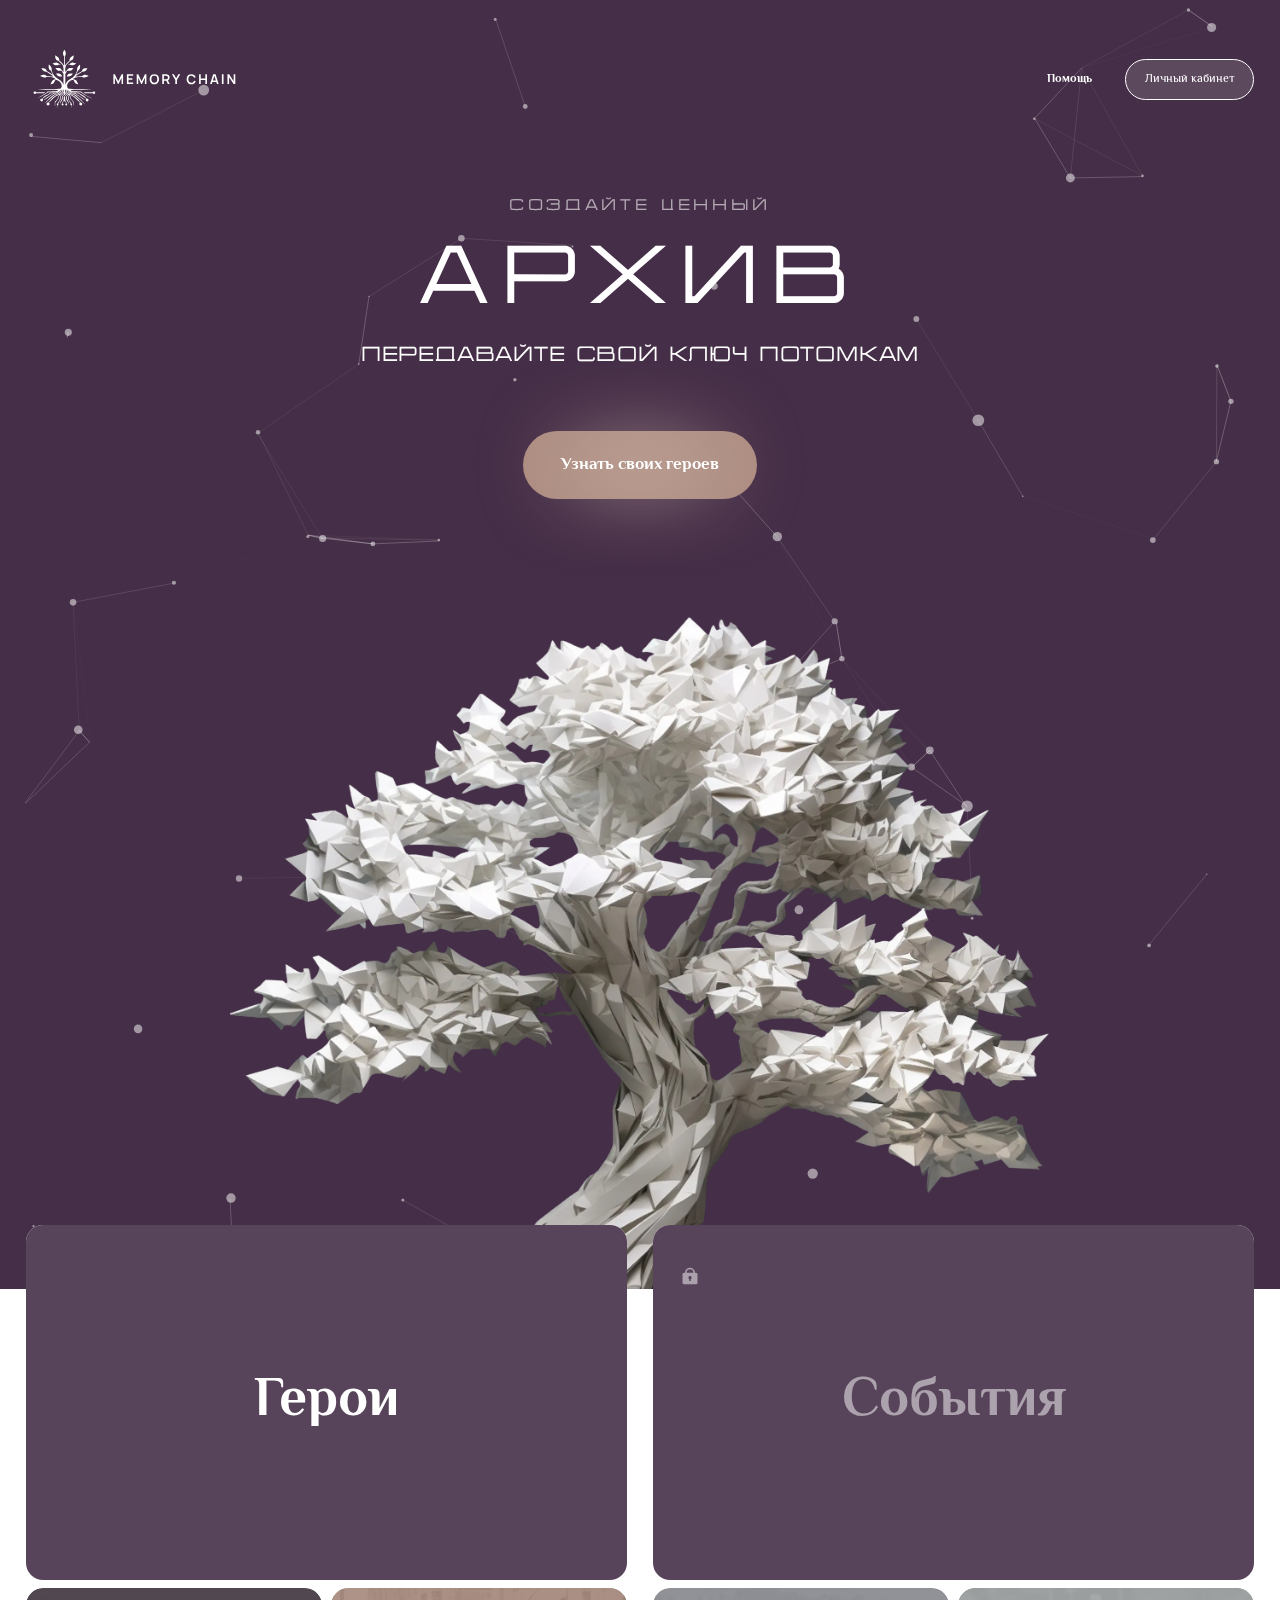
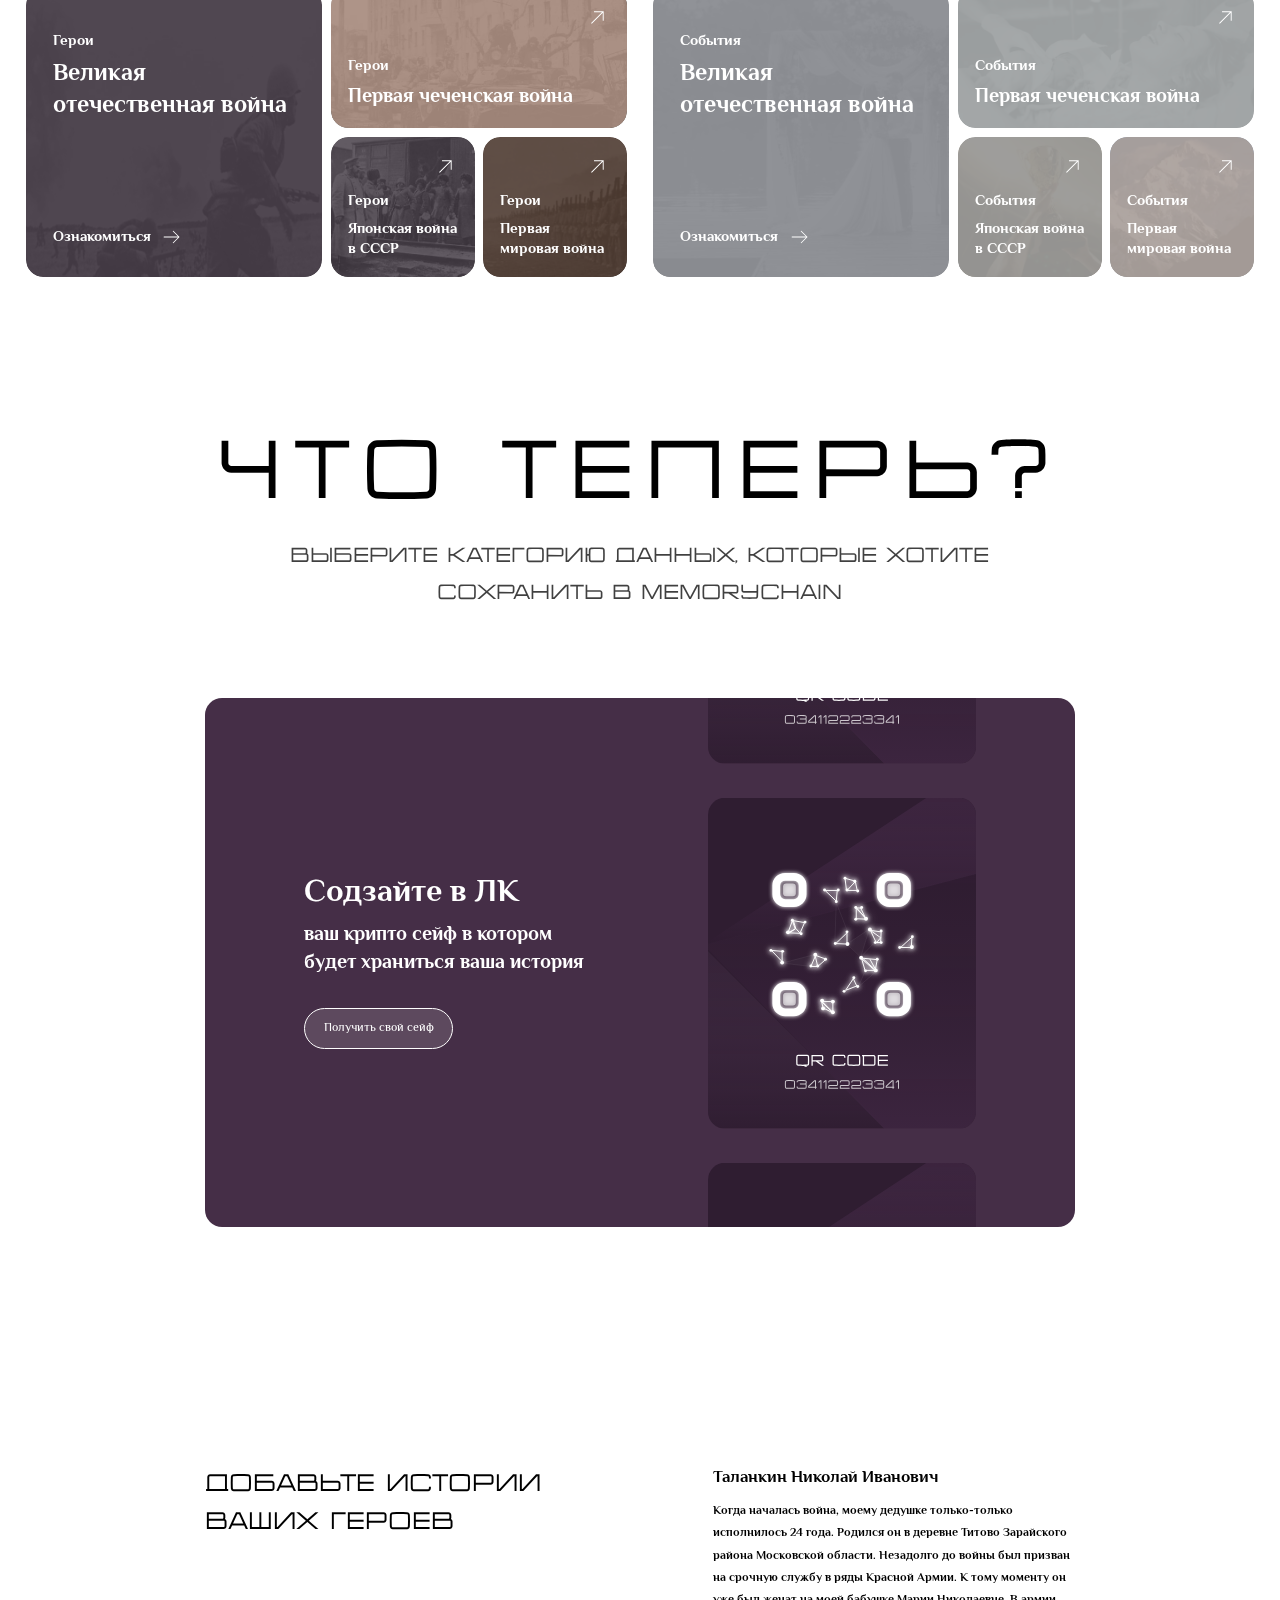
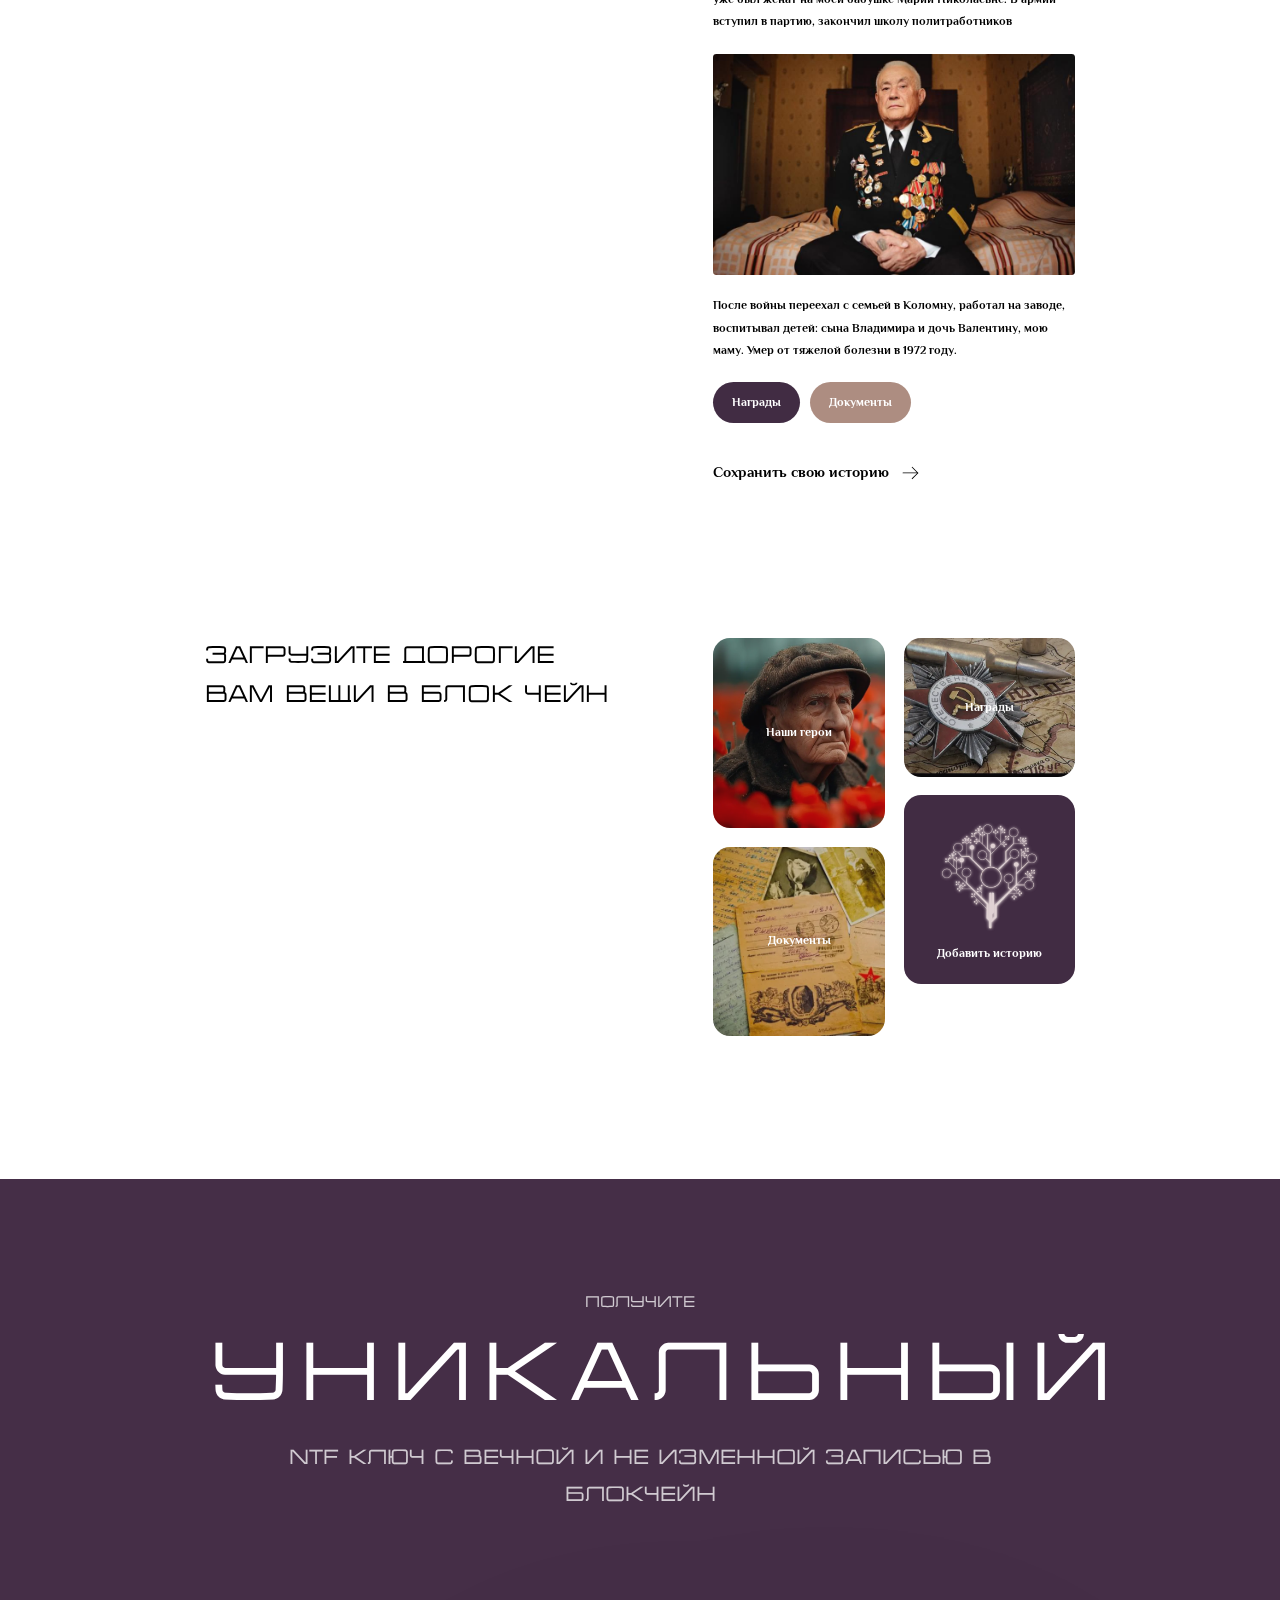
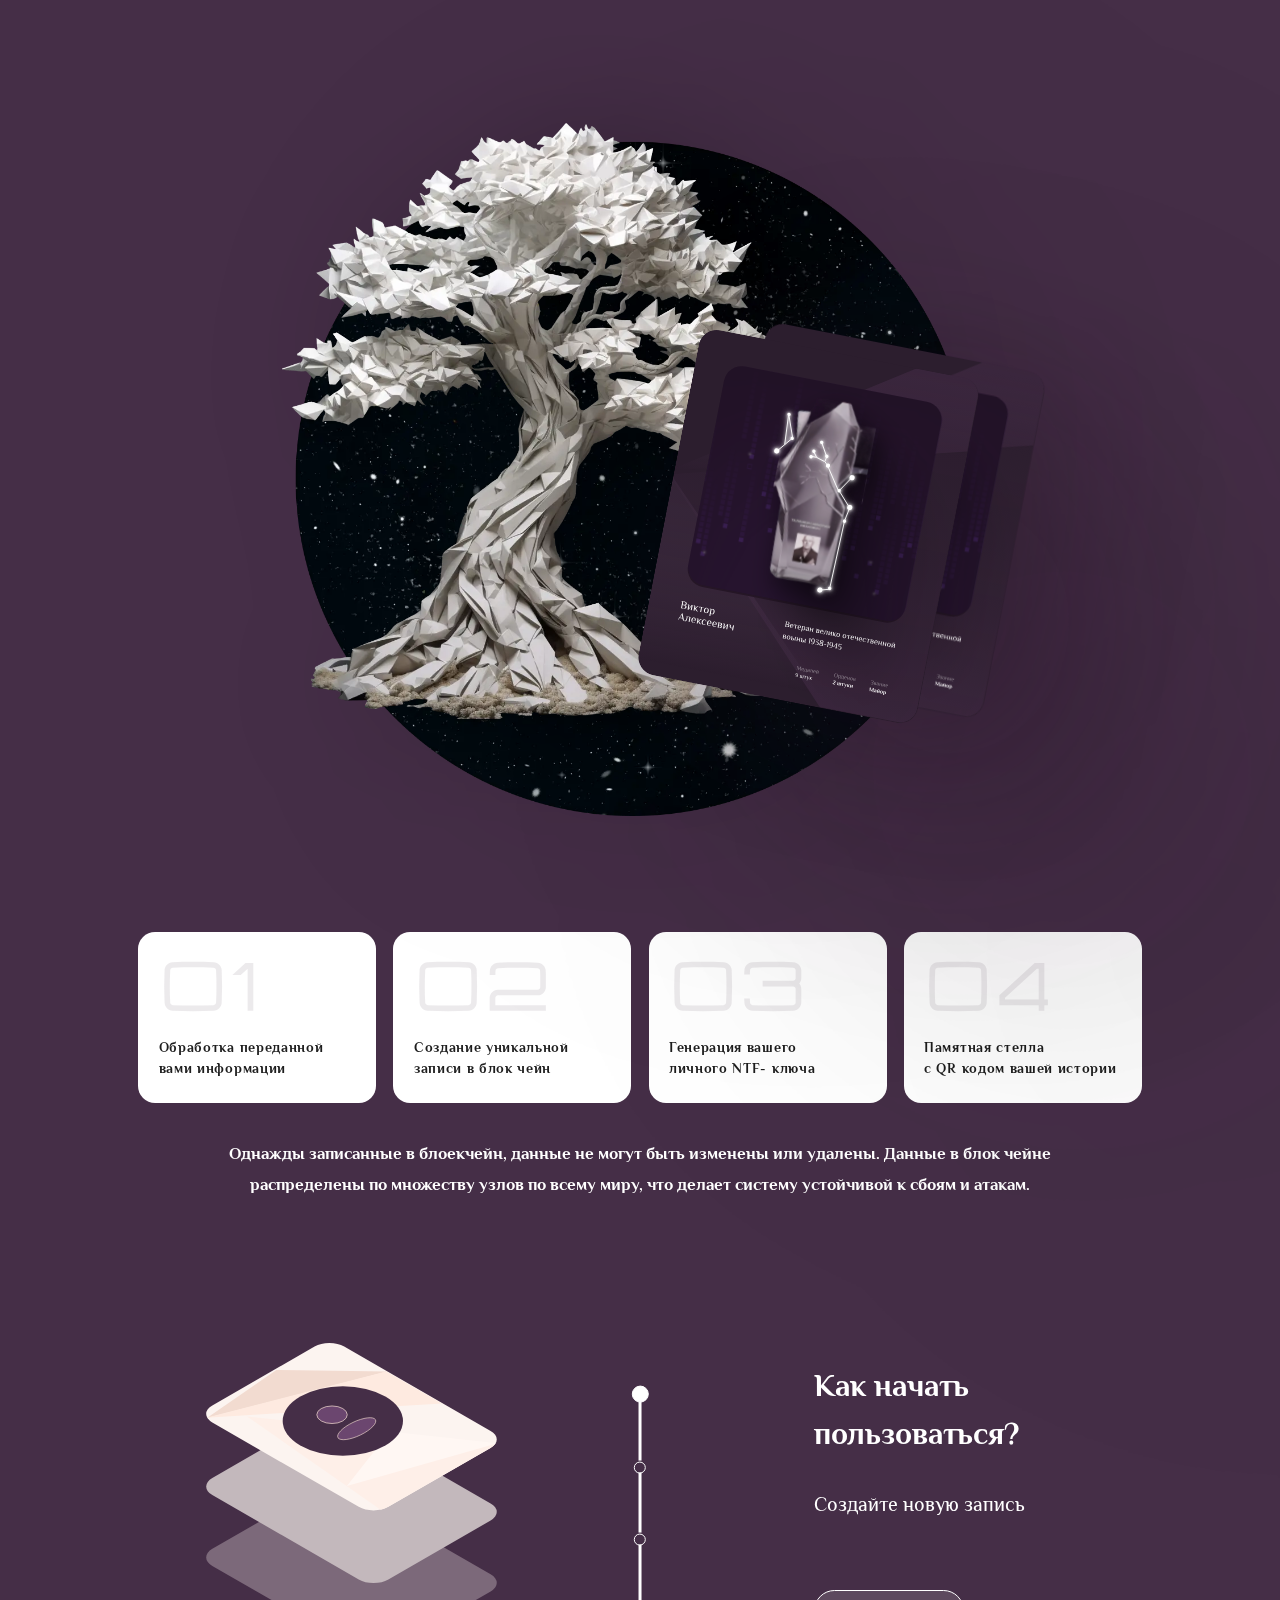
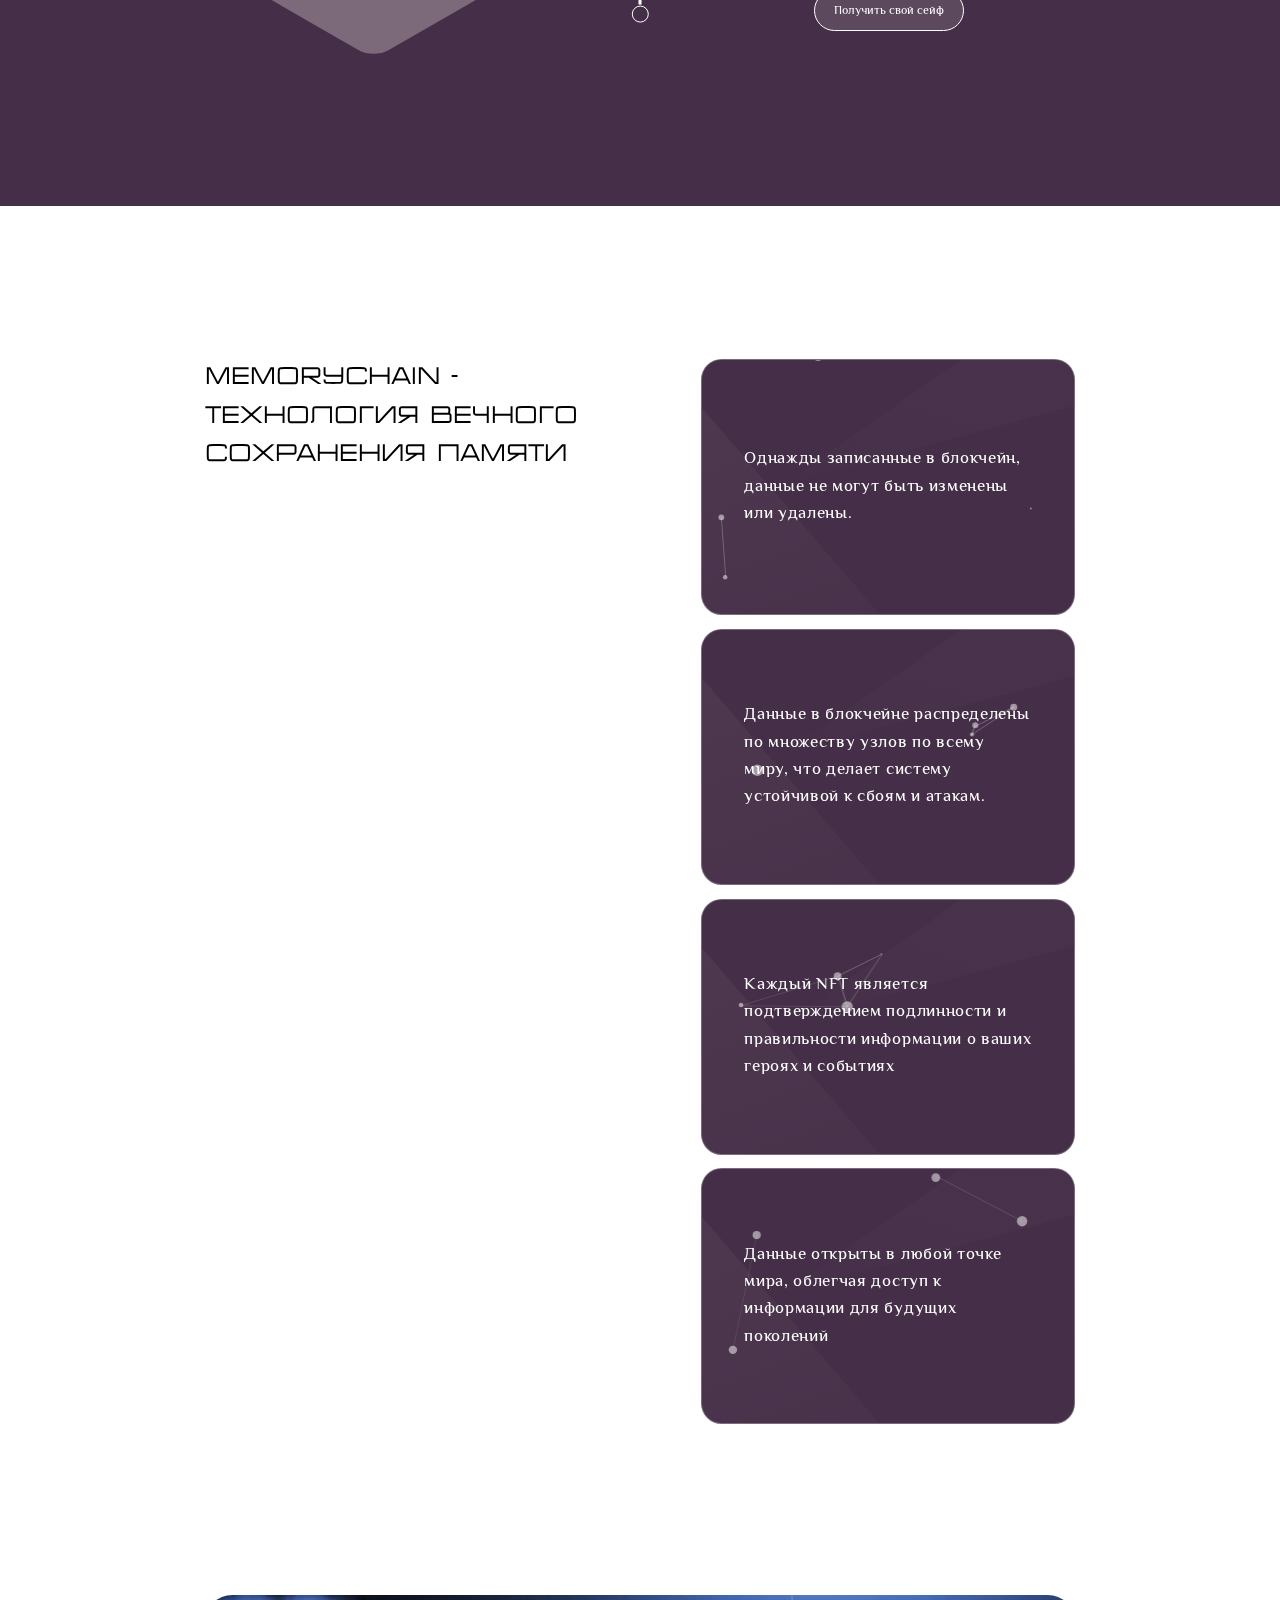
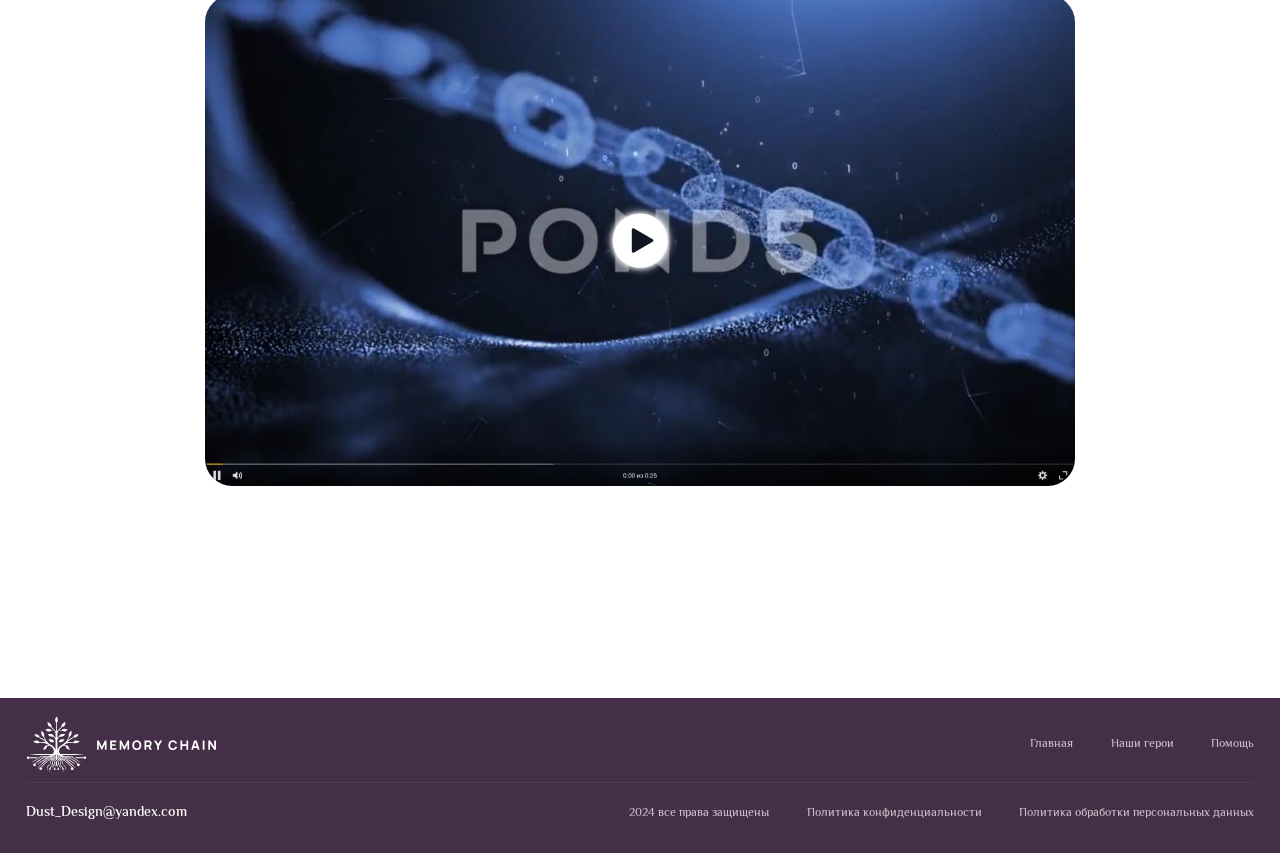
==== commit bd5e062b: "first commit" ====
--- a/index.html
+++ b/index.html
@@ -57,7 +57,7 @@
                     </div>
                     <div class="main__bottom">
                         <div class="main__tree">
-                            <img src="img/three.png" alt="">
+                            <img src="img/three.webp" alt="">
                         </div>
                     </div>
                 </div>
@@ -354,7 +354,7 @@
                                         </a>
 
                                         <a href="" class="important-things__add">
-                                            <img src="img/tree.png" alt="">
+                                            <img src="img/tree.webp" alt="">
                                             <span class="text14">Добавить историю</span>
                                         </a>
                                     </div>
@@ -366,7 +366,7 @@
             </div>
 
             <div class="unique">
-                <div id="particles-js2" class="particles-js"></div>
+                <!--                <div id="particles-js2" class="particles-js"></div>-->
                 <div class="unique__top parallax-container">
                     <div class="container">
                         <div class="unique__text font2 caps-text">
@@ -382,8 +382,8 @@
                         </div>
                         <div class="unique__media">
                             <div class="unique__tree">
-                                <img class="unique__tree-img1" src="img/unique-tree.png" alt="">
-                                <img class="unique__tree-img2" src="img/unique-tree2.png" alt="">
+                                <img class="unique__tree-img1" src="img/unique-tree.webp" alt="">
+                                <img class="unique__tree-img2" src="img/unique-tree2.webp" alt="">
                             </div>
                             <div class="unique-card parallax-item">
                                 <img src="img/unique.svg" alt="">
--- a/css/style.min.css
+++ b/css/style.min.css
@@ -1,2 +1,2 @@
-@font-face{font-family:Radiotechnika;src:url(../fonts/Radiotechnika.ttf) format("ttf"),url(../fonts/Radiotechnika.eot) format("eot"),url(../fonts/Radiotechnika.woff) format("woff"),url(../fonts/Radiotechnika.woff2) format("woff2");font-weight:400;font-style:normal;font-display:swap}@font-face{font-family:"El Messiri";src:url(../fonts/ElMessiri-Regular.ttf) format("ttf"),url(../fonts/ElMessiri-Regular.eot) format("eot"),url(../fonts/ElMessiri-Regular.woff) format("woff"),url(../fonts/ElMessiri-Regular.woff2) format("woff2");font-weight:400;font-style:normal;font-display:swap}@font-face{font-family:"El Messiri";src:url(../fonts/ElMessiri-Medium.ttf) format("ttf"),url(../fonts/ElMessiri-Medium.eot) format("eot"),url(../fonts/ElMessiri-Medium.woff) format("woff"),url(../fonts/ElMessiri-Medium.woff2) format("woff2");font-weight:500;font-style:normal;font-display:swap}@font-face{font-family:"El Messiri";src:url(../fonts/ElMessiri-Bold.ttf) format("ttf"),url(../fonts/ElMessiri-Bold.eot) format("eot"),url(../fonts/ElMessiri-Bold.woff) format("woff"),url(../fonts/ElMessiri-Bold.woff2) format("woff2");font-weight:700;font-style:normal;font-display:swap}*,::after,::before{margin:0;padding:0;-webkit-box-sizing:border-box;box-sizing:border-box;-webkit-font-smoothing:antialiased!important;-webkit-tap-highlight-color:transparent;outline:0!important}h1,h2,h3,h4,h5,h6{font-weight:400}a,body,div,form,h1,h2,h3,h4,h5,li,p,ul{margin:0;padding:0;border:0;text-decoration:none;line-height:1}button,input,textarea{outline:0!important;-webkit-transition:.125s;-o-transition:.125s;transition:.125s;font-family:inherit}input:active,input[type=checkbox]:focus,input[type=file]:focus,input[type=radio]:focus,input[type=text]:focus{outline:0!important}::-webkit-input-placeholder{color:#222}::-moz-placeholder{color:#222}:-moz-placeholder{color:#222}:-ms-input-placeholder{color:#222}input::-webkit-inner-spin-button,input::-webkit-outer-spin-button{-webkit-appearance:none;margin:0}input[type=number]{-moz-appearance:textfield}html{height:100%;scroll-behavior:smooth;width:100%}svg{-ms-flex-negative:0;flex-shrink:0;height:auto}circle,path,rect,svg{-webkit-transition:.3s;-o-transition:.3s;transition:.3s}a{color:inherit;text-decoration:none;-webkit-transition:.3s;-o-transition:.3s;transition:.3s}a:focus,a:hover{text-decoration:none}li,ul{margin:0;padding:0;list-style:none}i{line-height:100%}fieldset{min-width:0;padding:0;margin:0;border:0}button{cursor:pointer;border:none;outline:0;-webkit-box-sizing:border-box;box-sizing:border-box;-webkit-transition:.3s;-o-transition:.3s;transition:.3s;background-color:inherit;font-size:1em}.swiper-button-next,.swiper-button-prev{z-index:2}.swiper-button-next::after,.swiper-button-prev::after{display:none}img{-webkit-user-select:none;-moz-user-select:none;-o-user-select:none;-ms-user-select:none;user-select:none;-ms-flex-negative:0;flex-shrink:0}html.fixed-body{overflow-y:hidden}.wrapper{min-height:100vh;display:-webkit-box;display:-ms-flexbox;display:flex;-webkit-box-orient:vertical;-webkit-box-direction:normal;-ms-flex-direction:column;flex-direction:column;-ms-flex-negative:0;flex-shrink:0}.content{-webkit-box-flex:1;-ms-flex-positive:1;flex-grow:1;display:-webkit-box;display:-ms-flexbox;display:flex;-webkit-box-orient:vertical;-webkit-box-direction:normal;-ms-flex-direction:column;flex-direction:column;width:100%}.m-page{width:calc(100vw - (100vw - 100%));overflow-x:hidden;font-family:"El Messiri",sans-serif;font-weight:400;color:#000;font-size:calc(1500px * (16 / 1500))}@media screen and (max-width:1500px){.m-page{font-size:calc(100vw * (16 / 1500))}}.m-page.fixed-body,.m-page.fixed-body2{overflow-y:hidden;padding-right:var(--scrollWidth)}.container{max-width:1500px;width:100%;margin:0 auto;padding:0 1.875em}a:hover{color:#452e47}@media screen and (max-width:992px){.m-page{font-size:calc(100vw * (16 / 768))}.container{padding:0 1em}}@media screen and (max-width:576px){.m-page{font-size:calc(100vw * (16 / 430))}}.h1{font-size:6em;letter-spacing:.14em;font-family:Radiotechnika,sans-serif;text-transform:uppercase}.h3{font-size:1.75em;line-height:161%;font-family:Radiotechnika,sans-serif}.text24{font-size:1.5em;line-height:120%}.text20{font-size:1.25em;line-height:120%}.text19{font-size:1.1875em;line-height:120%}.text18{font-size:1.125em;line-height:133%}.text17{font-size:1.0625em;line-height:120%}.text16{font-size:1em;line-height:150%}.text15{font-size:.9375em;line-height:120%}.text14{font-size:.875em;line-height:120%}.text13{font-size:.8125em;line-height:120%}.text12{font-size:.75em;line-height:120%}.text11{font-size:.6875em;line-height:120%}.text10{font-size:.625em;line-height:120%}.extra-bold-text{font-weight:800}.bold-text{font-weight:700}.semi-bold-text{font-weight:600}.medium-text{font-weight:500}.regular-text{font-weight:400}.light-text{font-weight:300}.font2{font-family:Radiotechnika,sans-serif}.caps-text{text-transform:uppercase}.text-center{text-align:center}@media screen and (max-width:992px){.h1{font-size:3.5em}.h3{font-size:1.5em;line-height:187%}.text20-tablet{font-size:1.25em}.text19-tablet{font-size:1.1875em}.text18-tablet{font-size:1.125em}.text17-tablet{font-size:1.0625em}.text16-tablet{font-size:1em}.text15-tablet{font-size:.9375em}.text14-tablet{font-size:.875em}.text13-tablet{font-size:.8125em}.text12-tablet{font-size:.75em}.text11-tablet{font-size:.6875em}.text10-tablet{font-size:.625em}}.m-btn{display:-webkit-box;display:-ms-flexbox;display:flex;-webkit-box-align:center;-ms-flex-align:center;align-items:center;-webkit-box-pack:center;-ms-flex-pack:center;justify-content:center;-webkit-transition:.225s ease-out;-o-transition:.225s ease-out;transition:.225s ease-out;padding:0 2.75em;height:5em;border-radius:31.25em;font-weight:700}.m-btn:focus{-webkit-box-shadow:none;box-shadow:none}.m-btn span{font-size:1.25em}.m-btn-brown{background-color:#ad8d81;color:#fff;position:relative}.m-btn-brown._no-shadow:before{display:none}.m-btn-brown:before{content:'';position:absolute;top:50%;left:50%;-webkit-transform:translate(-50%,-50%);-ms-transform:translate(-50%,-50%);transform:translate(-50%,-50%);background-image:url(../img/btn-ellipse.svg);width:12.5em;height:2.6875em;background-size:100% auto;background-repeat:no-repeat;background-position:center;-webkit-filter:blur(40px);filter:blur(40px);pointer-events:none;-webkit-transition:.3s;-o-transition:.3s;transition:.3s}.m-btn-brown span{position:relative;z-index:2}.m-btn-brown:hover:before{-webkit-filter:blur(28px);filter:blur(28px)}.m-btn-brown:active{background-color:rgba(173,141,129,.7)}.m-btn-brown:active:before{-webkit-filter:blur(40px);filter:blur(40px)}.m-btn-brown:disabled{background-color:rgba(173,141,129,.25);color:rgba(255,255,255,.4)}.m-btn-brown:disabled:before{opacity:0}.m-btn-white-outline{font-weight:400;border:1px solid #fff;background:rgba(243,239,236,.14);color:#fff}.m-btn-white-outline:hover{background:rgba(243,239,236,.36);color:#fff}.m-btn-white-outline:active{background:rgba(243,239,236,.14);color:#fff}.m-btn-white-outline:disabled{border-color:rgba(255,255,255,.25);color:rgba(255,255,255,.4)}.m-btn-purple{background-color:#412c43;color:#fff}.m-btn-purple:hover{background-color:#5a3e5c;color:#fff}.m-btn-purple:active{background-color:#412c43;color:#fff}.m-btn-purple:disabled{background-color:rgba(65,44,67,.25);color:rgba(255,255,255,.4)}.m-btn-text-white{color:#fff}.m-btn-text-white:hover{color:#ad8d81}@media screen and (max-width:992px){.m-btn{height:4em;padding:0 2.125em}.m-btn span{font-size:1em}}.m-btn-medium{padding:0 1.375em;height:3em}.m-btn-medium span{font-size:.875em}.fg{position:relative;margin:0}.fg label{display:block;font-size:.9375em;line-height:140%;margin-bottom:.375em}.fg label span{color:#452e47}.fg .nice-select,.fg input,.fg textarea{border-radius:.1875em;border:1px solid #dadedf;padding:0 1.25em;height:3.6875em;width:100%;font-size:1em;background-color:transparent;color:#000}.fg .nice-select::-webkit-input-placeholder,.fg input::-webkit-input-placeholder,.fg textarea::-webkit-input-placeholder{color:#929798}.fg .nice-select::-moz-placeholder,.fg input::-moz-placeholder,.fg textarea::-moz-placeholder{color:#929798}.fg .nice-select:-ms-input-placeholder,.fg input:-ms-input-placeholder,.fg textarea:-ms-input-placeholder{color:#929798}.fg .nice-select::-ms-input-placeholder,.fg input::-ms-input-placeholder,.fg textarea::-ms-input-placeholder{color:#929798}.fg .nice-select::placeholder,.fg input::placeholder,.fg textarea::placeholder{color:#929798}.fg .nice-select:focus,.fg input:focus,.fg textarea:focus{border-color:#9ca0a0;-webkit-box-shadow:0 .25em .4375em 0 rgba(47,63,67,.03),0 .25em .3125em 0 rgba(0,0,0,.02) inset;box-shadow:0 .25em .4375em 0 rgba(47,63,67,.03),0 .25em .3125em 0 rgba(0,0,0,.02) inset}.fg .nice-select:disabled,.fg input:disabled,.fg textarea:disabled{pointer-events:none;background:#f6f6f6!important;color:rgba(0,0,0,.4)}.fg textarea{padding-top:1.19em;padding-bottom:1.19em;height:13.0625em;resize:vertical}.fg__field{position:relative}.fg .nice-select{display:-webkit-box;display:-ms-flexbox;display:flex;-webkit-box-align:center;-ms-flex-align:center;align-items:center;-webkit-box-pack:justify;-ms-flex-pack:justify;justify-content:space-between;border-radius:.1875em;white-space:nowrap;height:3.6875em;padding:0 0 0 1.25em}.fg .nice-select.disabled{pointer-events:none;background:#f6f6f6!important}.fg .nice-select.disabled .current{opacity:.4}.fg .nice-select.open{border-bottom-left-radius:0;border-bottom-right-radius:0}.fg .nice-select:focus{border:1px solid #000}.fg .nice-select:before{content:'';-webkit-box-ordinal-group:4;-ms-flex-order:3;order:3;border-left:#000;-ms-flex-negative:0;flex-shrink:0;width:3.6875em;height:3.6875em;background-image:url(../img/select-arrow.svg);background-size:.5em auto;background-repeat:no-repeat;background-position:center;margin-left:1em}.fg .nice-select .current{font-size:1em;line-height:157%}.fg .nice-select .list{margin-top:-1px;border-radius:0 0 .1875em .1875em;width:calc(100% + 2px);left:-1px;border:1px solid #000;background:#fff;-webkit-box-shadow:none;box-shadow:none;max-height:14.875em;overflow-y:auto;z-index:5}.fg .nice-select .list::-webkit-scrollbar{width:.1875em;height:.1875em}.fg .nice-select .list::-webkit-scrollbar-track{background:0 0;border-radius:0}.fg .nice-select .list::-webkit-scrollbar-thumb{background:#000}.fg .nice-select .option{height:3.6875em;font-size:1em;line-height:157%;padding:.5em 1.25em;display:-webkit-box;display:-ms-flexbox;display:flex;-webkit-box-align:center;-ms-flex-align:center;align-items:center;color:#2b2b2b;border:none;border-bottom:1px solid #000}.fg .nice-select .option:last-child{border-bottom:none}.fg .nice-select .option.disabled{display:none}.fg .nice-select .option.focus,.fg .nice-select .option.selected.focus,.fg .nice-select .option:hover{background-color:#452e47;border-color:#452e47;font-weight:400;color:#fff}.fg._error input,.fg._error textarea{border-color:#452e47;color:#452e47}.fg._error input::-webkit-input-placeholder,.fg._error textarea::-webkit-input-placeholder{color:#452e47}.fg._error input::-moz-placeholder,.fg._error textarea::-moz-placeholder{color:#452e47}.fg._error input:-ms-input-placeholder,.fg._error textarea:-ms-input-placeholder{color:#452e47}.fg._error input::-ms-input-placeholder,.fg._error textarea::-ms-input-placeholder{color:#452e47}.fg._error input::placeholder,.fg._error textarea::placeholder{color:#452e47}.fg._error .fg__error-text{display:block}.fg__error-text{margin-top:.375em;color:#452e47;display:none}.pass-toggle{position:absolute;bottom:1em;right:1.25em;width:1.25em;height:1.6875em;display:-webkit-box;display:-ms-flexbox;display:flex;-webkit-box-align:center;-ms-flex-align:center;align-items:center;-webkit-box-pack:center;-ms-flex-pack:center;justify-content:center}.pass-toggle svg{width:100%;height:auto}.pass-toggle._active g{opacity:1}.m-check,.m-radio{position:relative}.m-check input,.m-radio input{position:absolute;opacity:0;width:100%;height:100%;left:0;top:0;z-index:2;cursor:pointer}.m-check label,.m-radio label{position:relative;cursor:pointer;display:block;padding-left:2.125em;min-height:1.25em;padding-top:.0625em}.m-check label span,.m-radio label span{font-size:.8125em;line-height:140%}.m-check label:after,.m-check label:before,.m-radio label:after,.m-radio label:before{pointer-events:none}.m-check label:before,.m-radio label:before{content:'';position:absolute;z-index:1;left:0;top:0;border:1px solid #dadedf;width:1.25em;height:1.25em;background-size:0 auto;background-repeat:no-repeat;background-position:center;-webkit-transition:none;-o-transition:none;transition:none}.m-check label a,.m-radio label a{text-decoration:underline;position:relative;z-index:2}.m-check._big label,.m-radio._big label{padding-top:0}.m-check._big label span,.m-radio._big label span{font-size:1em;line-height:140%}.m-check._gray label,.m-radio._gray label{color:#6b6e72}.m-check._error input:not(:checked)~label:before,.m-radio._error input:not(:checked)~label:before{border-color:#ff1515}.m-check input:checked+label::before{background-color:#452e47;border-color:#452e47;background-size:.75em auto}.m-check label:before{border-radius:.1875em;background-image:url(../img/check2.svg)}.m-check._gray label{color:#787878}.m-radio input:checked~label:before{border:none;background-size:100% auto}.m-radio label:before{border-radius:50%;background-image:url(../img/radio.svg)}.m-radio label span{display:block;line-height:157%;color:#5b626c;margin-top:.125em}.cartcalc{max-width:100%;width:7.5625rem;display:grid;grid-template-columns:2.1875em calc(100% - 2.1875em * 2) 2.1875em;border:1px solid #e9edf2;height:3.125em}.cartcalc button,.cartcalc input{height:100%;width:100%;min-height:100%}.cartcalc input{border:none;border-left:1px solid #e9edf2;border-right:1px solid #e9edf2;color:#000;font-weight:500;font-size:1em;text-align:center}.cartcalc svg{width:.5em;height:auto}.cartcalc button{display:-webkit-box;display:-ms-flexbox;display:flex;-webkit-box-align:center;-ms-flex-align:center;align-items:center;-webkit-box-pack:center;-ms-flex-pack:center;justify-content:center}.cartcalc button:hover{background-color:#e6e6ec}.pagination{margin-top:3.75em}.pagination__items{display:-webkit-box;display:-ms-flexbox;display:flex;-webkit-box-pack:center;-ms-flex-pack:center;justify-content:center}.pagination__item{height:3.625em;min-width:3.625em;padding:0 1.25em;border-radius:.25em;border:1px solid #000;display:-webkit-box;display:-ms-flexbox;display:flex;-webkit-box-align:center;-ms-flex-align:center;align-items:center;-webkit-box-pack:center;-ms-flex-pack:center;justify-content:center;margin:0 .3125em;font-weight:500}.pagination__item svg{width:1.0625em;height:auto}.pagination__item._active{pointer-events:none}.pagination__item._active,.pagination__item:hover{color:#fff;background-color:#000;border-color:#000}.pagination__item._active path,.pagination__item:hover path{fill:#fff}.pagination__item._btn{padding:0 1.5em}@media screen and (max-width:992px){.pagination{margin-top:1.875em}}@media screen and (max-width:576px){.text14-mob{font-size:.875em}.pagination{margin-top:1.56em}.pagination ._hide-tablet{display:none}.pagination ._btn{width:2.8125em;padding:0}.pagination__item{height:2.8125em;min-width:2.8125em;padding:0 .875em}.pagination__item span{font-size:.875em}}.tabs{display:-webkit-box;display:-ms-flexbox;display:flex}.tab{height:3.5625em;padding:0 1.56em;display:-webkit-box;display:-ms-flexbox;display:flex;-webkit-box-align:center;-ms-flex-align:center;align-items:center;position:relative;text-transform:uppercase;font-weight:700;color:rgba(0,0,0,.8);-webkit-transition:.3s;-o-transition:.3s;transition:.3s}.tab:not(:last-child){margin:0 .94em 0 0}.tab:before{content:'';position:absolute;width:100%;height:2px;left:0;bottom:0;background-color:#452e47;opacity:0;-webkit-transition:inherit;-o-transition:inherit;transition:inherit}.tab span{font-size:.875em;line-height:120%}.tab:hover{background:#fbfbfb;cursor:pointer}.tab._active{background:#fbfbfb;pointer-events:none}.tab._active:before{opacity:1}.tab-content{display:none}.tab-content._active{display:block}.grid{display:grid;gap:1.25em;grid-template-columns:100%}.grid2{grid-template-columns:repeat(2,calc(50% - .5em))}.grid3{grid-template-columns:repeat(3,calc(100% / 3 - 2.5em / 3))}.grid4,.grid5{grid-template-columns:repeat(4,calc(25% - 3.75em / 4))}@media screen and (max-width:992px){.grid-tablet{grid-template-columns:100%}.grid-tablet2{grid-template-columns:repeat(2,calc(50% - .625em))}}.m-backdrop{position:relative}.m-backdrop:after{content:'';position:absolute;top:0;left:0;width:100%;height:100%;background:rgba(0,0,0,.1);pointer-events:none;border-radius:inherit}._scale-img{overflow:hidden}._scale-img:hover img{-webkit-transform:scale(1.05);-ms-transform:scale(1.05);transform:scale(1.05)}._scale-img img{-webkit-transition:.6s;-o-transition:.6s;transition:.6s}.breadcrumbs{margin-top:60px}.breadcrumbs__item{font-size:16px;line-height:110%;position:relative;font-weight:400;display:inline}.breadcrumbs__item:last-child{font-weight:600}.breadcrumbs__item:not(:first-child){margin-left:24px}.breadcrumbs__item:not(:first-child):before{content:'';position:absolute;z-index:1;width:3.51px;height:3.51px;background-color:#452e47;border-radius:1px;-webkit-transform:rotate(-45deg);-ms-transform:rotate(-45deg);transform:rotate(-45deg);top:7px;right:100%;margin-right:10px}.modal-bg{position:fixed;top:0;left:0;width:100%;height:calc(100 * var(--vh));background-color:#000;opacity:.5}.modal{position:fixed;left:0;top:0;width:100%;height:calc(100 * var(--vh));overflow-y:auto;z-index:80;opacity:0;pointer-events:none;padding:1em 0;text-align:center}.modal:after{content:'';display:inline-block;height:100%;vertical-align:middle;margin-right:-4px}.modal__dialog{text-align:left;vertical-align:middle;background:#fff;width:67em;max-width:calc(100% - 2em);position:relative;z-index:3;padding:3em;border-radius:1.5em;display:inline-block}.modal._active{opacity:1;pointer-events:unset}.modal._active .modal__bg{display:block}.modal__top{display:-webkit-box;display:-ms-flexbox;display:flex;-webkit-box-align:center;-ms-flex-align:center;align-items:center;-webkit-box-pack:justify;-ms-flex-pack:justify;justify-content:space-between}.modal .close-btn{width:1.5em;display:-webkit-box;display:-ms-flexbox;display:flex;-webkit-box-align:center;-ms-flex-align:center;align-items:center;-webkit-box-pack:center;-ms-flex-pack:center;justify-content:center;margin-left:1em;-ms-flex-negative:0;flex-shrink:0}.header__inner{display:-webkit-box;display:-ms-flexbox;display:flex;-webkit-box-align:center;-ms-flex-align:center;align-items:center}.header__logo{display:block;-ms-flex-negative:0;flex-shrink:0;width:15.5em}.header__logo img{width:100%;display:block}.header__action{margin-left:auto;display:-webkit-box;display:-ms-flexbox;display:flex;-webkit-box-align:center;-ms-flex-align:center;align-items:center}.header__btn{margin-left:1em}.header-index{position:absolute;top:0;left:0;width:100%;z-index:5;padding:3em 0}.burger{display:none}@media screen and (max-width:992px){.header__logo{width:7.125em}.header__btn{padding:0 1em;height:2.375em;margin-left:.5em}.header-index{padding:2.25em 0}}.footer{padding:1.25em 0 2.125em;background-color:#452e47;color:#fff}.footer__bottom,.footer__top{display:-webkit-box;display:-ms-flexbox;display:flex;-webkit-box-align:center;-ms-flex-align:center;align-items:center;-webkit-box-pack:justify;-ms-flex-pack:justify;justify-content:space-between}.footer__logo{display:block;width:14em}.footer__logo img{width:100%;display:block}.footer__bottom{margin-top:.5em;padding-top:1.5em;border-top:1px solid rgba(234,234,234,.08)}.footer__email{font-size:1em;line-height:150%;font-weight:500}.footer__email:hover{color:rgba(255,255,255,.7)}.footer-nav{display:-webkit-box;display:-ms-flexbox;display:flex;-webkit-box-align:center;-ms-flex-align:center;align-items:center}.footer-nav__link{color:rgba(255,255,255,.7);font-size:.875em;line-height:150%;margin-right:3.14em}.footer-nav__link:last-child{margin:0}.footer-nav__link:hover{color:#fff}@media screen and (max-width:992px){.footer__logo{width:12em}.footer__bottom{display:block}.footer__bottom .footer-nav{margin-top:1.25em}.footer__email{margin:0 0 1em}}@media screen and (max-width:576px){.grid-mob{grid-template-columns:100%}.footer{padding-top:2.125em}.footer__inner{position:relative}.footer__top{-webkit-box-orient:vertical;-webkit-box-direction:normal;-ms-flex-direction:column;flex-direction:column}.footer__bottom{margin-top:1.5em}.footer__bottom .footer-nav{margin:0}.footer__logo{margin-bottom:4em}.footer__email{position:absolute;left:50%;-webkit-transform:translateX(-50%);-ms-transform:translateX(-50%);transform:translateX(-50%);top:5.25em}.footer-nav{margin-top:1.25em;-webkit-box-orient:vertical;-webkit-box-direction:normal;-ms-flex-direction:column;flex-direction:column}.footer-nav__link{margin:0 0 1.71em}}.particles-js{position:absolute;top:0;left:0;width:100%;height:100%;pointer-events:none}.main{background-color:#452e47;padding:14.375em 0 0;color:#fff;position:relative}.main .container{position:relative;z-index:2}.main__text{text-align:center;display:grid;grid-template-columns:100%;gap:1.625em}.main__subtitle{letter-spacing:.24em;opacity:.6}.main__desc{letter-spacing:.04em}.main__nav{margin-top:4.625em;display:-webkit-box;display:-ms-flexbox;display:flex;-webkit-box-pack:center;-ms-flex-pack:center;justify-content:center}.main__bottom{margin-top:8.625em;padding:0 .625em}.main__tree{width:60em;margin:0 auto;max-width:100%}.main__tree img{width:100%;display:block}.offer{padding-bottom:3.125em;color:#fff}.offer__grid{position:relative;z-index:2;margin-top:-4.6875em;display:grid;grid-template-columns:repeat(2,calc(50% - .9375em));gap:1.875em;-webkit-box-align:start;-ms-flex-align:start;align-items:flex-start}.offer__items{display:grid;grid-template-columns:repeat(4,calc(25% - 1.875em / 4));gap:.625em;background-color:#fff;border-radius:1.25em}.offer__items._locked{pointer-events:none}.offer__items._locked .offer__title{background-image:url(../img/lock.svg);background-repeat:no-repeat;background-position:left 2em top 3em;background-size:1.5em auto}.offer__items._locked .offer-card,.offer__items._locked .offer__title-text{opacity:.5}.offer__title{background-color:rgba(78,56,80,.94);height:26em;display:-webkit-box;display:-ms-flexbox;display:flex;-webkit-box-align:center;-ms-flex-align:center;align-items:center;-webkit-box-pack:center;-ms-flex-pack:center;justify-content:center;border-radius:1.25em;grid-column:1/-1}.offer__title-text{font-size:4em;font-weight:700}.offer-card{min-height:10.25em;position:relative;border-radius:1.25em;font-weight:700;display:block;overflow:hidden}.offer-card:hover{color:#fff}.offer-card:hover .offer-card__img{-webkit-transform:scale(1.05);-ms-transform:scale(1.05);transform:scale(1.05)}.offer-card__backdrop,.offer-card__img{position:absolute;top:0;left:0;width:100%;height:100%;-o-object-fit:cover;object-fit:cover;border-radius:inherit}.offer-card__img{-webkit-transition:.6s;-o-transition:.6s;transition:.6s}.offer-card__backdrop{z-index:2}.offer-card__content{position:relative;z-index:3;padding:1.25em;display:-webkit-box;display:-ms-flexbox;display:flex;-webkit-box-orient:vertical;-webkit-box-direction:normal;-ms-flex-direction:column;flex-direction:column;-webkit-box-align:start;-ms-flex-align:start;align-items:flex-start;-webkit-box-pack:end;-ms-flex-pack:end;justify-content:flex-end;min-height:100%}.offer-card__title{margin-bottom:.5em}.offer-card__btn{margin:0 0 auto auto;width:1.875em;-webkit-transform:rotate(-45deg);-ms-transform:rotate(-45deg);transform:rotate(-45deg)}.offer-card__btn img{width:100%;display:block}.offer-card__btn span{display:none}@media screen and (min-width:993px){.offer-card._big{grid-column:span 2}.offer-card._big .offer-card__desc{font-size:1.5em}.offer-card._big2{grid-column:span 2;grid-row:span 2}.offer-card._big2 .offer-card__content{padding:3.125em 2em 2em;-webkit-box-pack:unset;-ms-flex-pack:unset;justify-content:unset}.offer-card._big2 .offer-card__desc{font-size:1.75em}.offer-card._big2 .offer-card__btn{margin:auto 0 0;display:-webkit-box;display:-ms-flexbox;display:flex;-webkit-box-align:center;-ms-flex-align:center;align-items:center;font-weight:700;-webkit-box-ordinal-group:4;-ms-flex-order:3;order:3;-webkit-transform:unset;-ms-transform:unset;transform:unset}.offer-card._big2 .offer-card__btn img{width:1.75em;margin-left:.625em}.offer-card._big2 .offer-card__btn span{display:block;font-size:1.125em}}@media screen and (max-width:992px){.main{padding-top:12em}.main__text{gap:.625em;padding:0 3.75em}.main__nav{margin-top:2.375em}.main__desc{line-height:171%}.main__bottom{margin-top:8em}.offer{padding-bottom:.25em}.offer__grid{margin-top:-3em;grid-template-columns:repeat(2,calc(50% - 1em));gap:2em}.offer__title{height:15em}.offer__title-text{font-size:2.375em}.offer__items._locked .offer__title{background-position:left 1.75em top 1.75em}.offer-card{min-height:10em;grid-column:span 2}.offer-card__btn{position:absolute;top:1.25em;right:1.25em}}@media screen and (max-width:576px){.main__subtitle{margin-bottom:.5em}.offer__grid{grid-template-columns:100%}}.what{padding:8.375em 0}.what__top{width:63.5em;max-width:100%;margin:0 auto;display:grid;grid-template-columns:100%;gap:1.625em}.what__desc{line-height:183%;opacity:.75}.what__inner{padding:7.25em;background-color:#452e47;color:#fff;border-radius:1.25em;margin-top:6.25em;display:grid;grid-template-columns:21.25em 19.625em;-webkit-box-pack:justify;-ms-flex-pack:justify;justify-content:space-between;gap:2.375em;-webkit-box-align:center;-ms-flex-align:center;align-items:center;overflow:hidden}.what__img{position:relative}.what__img img{width:100%;display:block;border-radius:1.25em}@media screen and (min-width:993px){.what__img{display:none}}.what__title{font-size:2.375em;line-height:110%;font-weight:700}.what__subtitle{font-size:1.5em;line-height:133%;font-weight:700;margin-top:.5em}.what__nav{display:-webkit-box;display:-ms-flexbox;display:flex;margin-top:2.25em}.what-line{display:none}.what-line:hover .what-line__items{-webkit-animation-play-state:paused;animation-play-state:paused}@media screen and (min-width:993px){.what-line{display:block;height:24.25em;-webkit-transform:translateY(-110%);-ms-transform:translateY(-110%);transform:translateY(-110%)}.what-line .what__img{display:block;margin-bottom:2.5em}}.what-line__items{-webkit-animation:20s linear infinite slides;animation:20s linear infinite slides}@-webkit-keyframes slides{from{-webkit-transform:translateY(0);transform:translateY(0)}to{-webkit-transform:translateY(-100%);transform:translateY(-100%)}}@keyframes slides{from{-webkit-transform:translateY(0);transform:translateY(0)}to{-webkit-transform:translateY(-100%);transform:translateY(-100%)}}.small-container{width:63.75em;max-width:100%;margin-left:auto;margin-right:auto}.features{padding:9.125em 0}.features__groups{display:grid;grid-template-columns:100%;gap:11.25em}.feature-group{display:grid;grid-template-columns:30.25em calc(100% - 37.25em);gap:2.375em 7em}.history__title{font-size:1.25em;line-height:150%;font-weight:700}.history__text{font-weight:700;margin-top:.625em}.history__text p{font-size:.875em;line-height:186%;margin-bottom:1.71em}.history__text p:last-child{margin-bottom:0}.history__text img{width:100%;display:block;border-radius:.25em;margin-bottom:1.5em}.history__text img:last-child{margin-bottom:0}.history__nav{display:-webkit-box;display:-ms-flexbox;display:flex;margin-top:1.5em}.history__btn{margin-right:.75em}.history__btn:last-child{margin:0}.history__nav2{display:-webkit-box;display:-ms-flexbox;display:flex;margin-top:2.75em}.history__save{display:-webkit-box;display:-ms-flexbox;display:flex;-webkit-box-align:center;-ms-flex-align:center;align-items:center;font-weight:700;color:#000}.history__save span{font-size:1.125em}.history__save svg{width:1.75em;margin-left:.625em}.history__save:hover{color:#452e47}.history__save:hover path{fill:#452e47}.important-things__grid{-webkit-column-count:2;-moz-column-count:2;column-count:2;-webkit-column-gap:1.375em;-moz-column-gap:1.375em;column-gap:1.375em}.important-things__add{margin-bottom:1.375em;border-radius:1.25em;background-color:#412c43;padding:1.875em 1.5em 1.625em;display:-webkit-box;display:-ms-flexbox;display:flex;-webkit-box-orient:vertical;-webkit-box-direction:normal;-ms-flex-direction:column;flex-direction:column;-webkit-box-align:center;-ms-flex-align:center;align-items:center;color:#fff;font-weight:700}.important-things__add:hover{color:#fff;background-color:#322234}.important-things__add img{width:7.25em;margin-bottom:1em}.important-card{border-radius:1.25em;display:-webkit-inline-box;display:-ms-inline-flexbox;display:inline-flex;width:100%;margin-bottom:1.375em;color:#fff;position:relative}.important-card:hover{color:#fff}.important-card:hover:after{background:rgba(69,46,71,.65)}.important-card:active:after{background:rgba(69,46,71,.9)}.important-card:active .important-card__title:after{opacity:1}.important-card:after{-webkit-transition:.3s;-o-transition:.3s;transition:.3s;background:rgba(47,39,44,.2)}.important-card__img{width:100%;display:block;border-radius:1.25em}.important-card__content{position:absolute;top:50%;left:50%;-webkit-transform:translate(-50%,-50%);-ms-transform:translate(-50%,-50%);transform:translate(-50%,-50%);display:-webkit-box;display:-ms-flexbox;display:flex;-webkit-box-align:center;-ms-flex-align:center;align-items:center;-webkit-box-pack:center;-ms-flex-pack:center;justify-content:center;width:100%;z-index:2}.important-card__title{position:relative}.important-card__title:after{content:attr(data-title);position:absolute;top:50%;left:50%;-webkit-transform:translate(-50%,-50%);-ms-transform:translate(-50%,-50%);transform:translate(-50%,-50%);width:100%;-webkit-filter:blur(4px);filter:blur(4px);-webkit-transition:.3s;-o-transition:.3s;transition:.3s;opacity:0}@media screen and (max-width:992px){.what{padding:4.375em 0 2.25em}.what__top{gap:.625em}.what__inner{grid-template-columns:100%;padding:3.625em 3em;margin-top:2.5em}.what__img{-webkit-box-ordinal-group:0;-ms-flex-order:-1;order:-1;width:17em;max-width:100%}.features{padding:2.25em 0}.features__groups{gap:4em}.feature-group{grid-template-columns:100%}.history__text{font-weight:400}}@media screen and (max-width:992px) and (min-width:577px){.important-things__grid{-webkit-column-count:3;-moz-column-count:3;column-count:3}}@media screen and (max-width:576px){.what__title{font-size:1.75em}.what__subtitle{font-size:1.25em;line-height:160%}}.unique{position:relative;padding-top:8.3125em;background-color:#452e47;color:#fff}.unique .container{position:relative;z-index:2}.unique__text{display:grid;grid-template-columns:100%;gap:1.625em;width:63em;max-width:100%;text-align:center;margin:0 auto}.unique__desc,.unique__subtitle{opacity:.75}.unique__desc{line-height:183%}.unique__media{width:52.5em;max-width:100%;margin:12em auto 0;padding-right:2.125em;position:relative}.unique__tree{position:relative}.unique__tree img{width:100%;display:block}.unique__tree-img1{mix-blend-mode:screen}.unique__tree-img2{position:absolute;top:0;left:0;-webkit-filter:drop-shadow(2.125em .5625em 4.8125em rgba(0,0,0,.18)) drop-shadow(8.375em 2.25em 8.6875em rgba(0,0,0,.15)) drop-shadow(18.75em 5em 11.875em rgba(0,0,0,.09)) drop-shadow(33.75em 9em 14em rgba(0,0,0,.03));filter:drop-shadow(2.125em .5625em 4.8125em rgba(0,0,0,.18)) drop-shadow(8.375em 2.25em 8.6875em rgba(0,0,0,.15)) drop-shadow(18.75em 5em 11.875em rgba(0,0,0,.09)) drop-shadow(33.75em 9em 14em rgba(0,0,0,.03))}.unique-card{-webkit-transition:.3s;-o-transition:.3s;transition:.3s;position:absolute;right:-1.375em;bottom:8.75em;width:20.875em}.unique-card img{-webkit-transform:rotate(11deg);-ms-transform:rotate(11deg);transform:rotate(11deg);width:100%;display:block;-webkit-filter:drop-shadow(1.75em 1.5625em 5em rgba(33,18,33,.29)) drop-shadow(7em 6.4em 9.5em rgba(33,18,33,.26)) drop-shadow(16em 14.5em 13em rgba(33,18,33,.15)) drop-shadow(28em 25em 15em rgba(33,18,33,.04)) drop-shadow(44em 39em 16em rgba(33,18,33,.01));filter:drop-shadow(1.75em 1.5625em 5em rgba(33,18,33,.29)) drop-shadow(7em 6.4em 9.5em rgba(33,18,33,.26)) drop-shadow(16em 14.5em 13em rgba(33,18,33,.15)) drop-shadow(28em 25em 15em rgba(33,18,33,.04)) drop-shadow(44em 39em 16em rgba(33,18,33,.01))}.unique-card._type2{bottom:8.25em;right:3.5em}.unique-card._type2 img{-webkit-filter:unset;filter:unset}.unique-steps{margin:8.5em auto 0;width:73.5em;max-width:100%}.unique-steps__grid{display:grid;grid-template-columns:repeat(4,calc(25% - 3.75em / 4));gap:1.25em}.unique-steps__text{margin-top:2.2em;padding:0 4.8em;text-align:center;font-size:1.25em;line-height:180%;font-weight:700}.step-card{padding:1em 1.5em 1.625em;border-radius:1.25em;background-color:#fff;color:#1e1e1e}.step-card__num{font-size:5em;line-height:137%;letter-spacing:.05em;color:rgba(69,46,71,.1);font-family:Radiotechnika,sans-serif}.step-card__title{font-size:1em;line-height:150%;letter-spacing:.05em;font-weight:700}@media screen and (max-width:992px){.unique{padding-top:4.375em}.unique__text{gap:.625em}.unique__media{margin-top:4.5em;font-size:.75em}.unique-steps{margin-top:6.25em}.unique-steps__grid{grid-template-columns:repeat(4,calc(25% - 1.125em / 4));gap:.375em}.unique-steps__text{font-size:1em;padding:0 1em;margin-top:1.71em;line-height:200%}.step-card{padding:1.25em 1em 1em;font-size:.875em}.step-card__num{font-size:3.5em;line-height:116%}.step-card__title{font-size:.875em;line-height:171%;margin-top:auto;padding-top:1.28em}}@media screen and (max-width:576px){.unique__subtitle{margin-bottom:.5em}.unique .h1{font-size:2.25em}.unique__media{font-size:1em;padding:0 1.25em 0 .75em}.unique-card{width:10.25em;right:2em;bottom:4.5em}.unique-card._type2{bottom:4.25em;right:4.75em}.unique-steps__grid{grid-template-columns:repeat(2,calc(50% - .1875em))}.unique-steps__text{font-size:.875em}.step-card{font-size:1em;display:-webkit-box;display:-ms-flexbox;display:flex;-webkit-box-orient:vertical;-webkit-box-direction:normal;-ms-flex-direction:column;flex-direction:column}}.guide-slider{overflow:hidden;position:relative;z-index:2}.guide-slider .swiper-container{height:44.25em}.guide-slider .swiper-slide{opacity:0;-webkit-transition:.5s;-o-transition:.5s;transition:.5s}.guide-slider .swiper-slide-active{opacity:1}@media screen and (min-width:993px){.guide-slider .swiper-pagination{left:50%;bottom:50%;-webkit-transform:translate(-50%,50%)!important;-ms-transform:translate(-50%,50%)!important;transform:translate(-50%,50%)!important;display:-webkit-box;display:-ms-flexbox;display:flex;-webkit-box-orient:vertical;-webkit-box-direction:normal;-ms-flex-direction:column;flex-direction:column;-webkit-box-align:center;-ms-flex-align:center;align-items:center;width:auto;top:unset}.guide-slider .swiper-pagination-bullet{-ms-flex-negative:0;flex-shrink:0;margin:0 0 4.375em!important;width:.875em;height:.875em;opacity:1;background-color:transparent;border:1px solid #fff;position:relative}.guide-slider .swiper-pagination-bullet:before{content:'';position:absolute;top:100%;left:50%;-webkit-transform:translateX(-50%);-ms-transform:translateX(-50%);transform:translateX(-50%);height:4.375em;width:.1875em;background-color:#fff}.guide-slider .swiper-pagination-bullet:last-child{margin-bottom:0!important}.guide-slider .swiper-pagination-bullet:last-child:before{display:none}.guide-slider .swiper-pagination-bullet:first-child,.guide-slider .swiper-pagination-bullet:last-child{width:1.25em;height:1.25em}.guide-slider .swiper-pagination-bullet-active{background-color:#fff}}.guide-card{padding:10em 0;height:44.25em}.guide-card__grid{display:grid;grid-template-columns:40.75em calc(100% - 54.25em);-webkit-box-pack:justify;-ms-flex-pack:justify;justify-content:space-between;-webkit-box-align:center;-ms-flex-align:center;align-items:center;width:83em;margin:0 auto}.guide-card__img{width:100%;display:block}.guide-card__col2{max-width:22em}.guide-card__title{max-width:7em;font-size:2.25em;line-height:156%;font-weight:700}.guide-card__desc{font-size:1.5em;margin-top:1.33em;line-height:158%}.guide-card__nav{display:-webkit-box;display:-ms-flexbox;display:flex;margin-top:5em}@media screen and (max-width:992px){.guide-slider .swiper-container{height:unset}.guide-slider .swiper-pagination{bottom:6.375em}.guide-slider .swiper-pagination-bullet{width:.5em;height:.5em;background-color:#fff;opacity:1;margin:0 .3125em!important;position:relative}.guide-slider .swiper-pagination-bullet:after,.guide-slider .swiper-pagination-bullet:before{content:'';position:absolute;top:0;left:0;width:100%;height:100%;border-radius:50%;background-color:#fff;z-index:-1}.guide-slider .swiper-pagination-bullet-active:before{-webkit-filter:blur(8px);filter:blur(8px)}.guide-slider .swiper-pagination-bullet-active:after{-webkit-filter:blur(4px);filter:blur(4px)}.guide-card{padding:3.125em 0 9em;overflow:hidden;width:100%;text-align:center;height:unset}.guide-card__grid{width:100%;grid-template-columns:100%;gap:3.25em}.guide-card__col{display:-webkit-box;display:-ms-flexbox;display:flex;-webkit-box-pack:center;-ms-flex-pack:center;justify-content:center}.guide-card__col2{max-width:unset}.guide-card__img{height:20em;width:auto}.guide-card__title{font-size:1.75em;line-height:150%;max-width:unset}.guide-card__desc{margin-top:.33em}.guide-card__nav{-webkit-box-pack:center;-ms-flex-pack:center;justify-content:center;margin-top:3.25em}}.technology{padding:11.25em 0 15.5em}.technology__inner{display:grid;grid-template-columns:30.3125em calc(100% - 36.3125em);gap:1.5em 6em}.technology__items{display:grid;grid-template-rows:repeat(var(--cards-count),var(--card-height));gap:1em 0}.technology .h3{position:-webkit-sticky;position:sticky;top:1em}.technology__bottom{margin-top:12.5em}.technology-card{position:-webkit-sticky;position:sticky;top:1em}.technology-card__inner{border:1px solid rgba(242,241,244,.3);background-image:url(../img/technology-bg.svg);background-size:cover;background-position:center;border-radius:1.5em;min-height:18.75em;padding:1.25em 3.125em;color:#fff;display:-webkit-box;display:-ms-flexbox;display:flex;-webkit-box-align:center;-ms-flex-align:center;align-items:center;position:relative}.technology-card__title{font-size:1.25em;line-height:160%;letter-spacing:.04em;position:relative;z-index:2}.video{display:block;position:relative}.video .play-btn{position:absolute;top:50%;left:50%;-webkit-transform:translate(-50%,-50%);-ms-transform:translate(-50%,-50%);transform:translate(-50%,-50%)}.video__img{border-radius:2em}.video__img img{width:100%;border-radius:inherit;display:block}.play-btn{width:4em;height:4em;display:-webkit-box;display:-ms-flexbox;display:flex;-webkit-box-align:center;-ms-flex-align:center;align-items:center;-webkit-box-pack:center;-ms-flex-pack:center;justify-content:center;border-radius:50%;background-color:#fff;position:relative}.play-btn:hover path{fill:#ad8d81}.play-btn:active path{fill:#101521}.play-btn:after,.play-btn:before{content:'';position:absolute;top:0;left:0;width:100%;height:100%;border-radius:50%;background-color:#fff;z-index:-1}.play-btn:before{-webkit-filter:blur(2.41509px);filter:blur(2.41509px)}.play-btn:after{-webkit-filter:blur(4.83019px);filter:blur(4.83019px)}.play-btn svg{width:1.6875em;-webkit-transform:translateX(10%);-ms-transform:translateX(10%);transform:translateX(10%)}@media screen and (max-width:992px){.technology{padding:4.625em 0 4.375em}.technology__inner{grid-template-columns:100%}.technology__items{grid-template-rows:unset}.technology .h3{position:static}.technology__bottom{margin-top:4.375em}.technology-card{position:static;padding:0!important;top:unset!important}.technology-card__inner{padding:1.25em 2.5em}.video__img{border-radius:.8125em}}
+@font-face{font-family:Radiotechnika;src:url(../fonts/Radiotechnika.ttf) format("ttf"),url(../fonts/Radiotechnika.eot) format("eot"),url(../fonts/Radiotechnika.woff) format("woff"),url(../fonts/Radiotechnika.woff2) format("woff2");font-weight:400;font-style:normal;font-display:swap}@font-face{font-family:"El Messiri";src:url(../fonts/ElMessiri-Regular.ttf) format("ttf"),url(../fonts/ElMessiri-Regular.eot) format("eot"),url(../fonts/ElMessiri-Regular.woff) format("woff"),url(../fonts/ElMessiri-Regular.woff2) format("woff2");font-weight:400;font-style:normal;font-display:swap}@font-face{font-family:"El Messiri";src:url(../fonts/ElMessiri-Medium.ttf) format("ttf"),url(../fonts/ElMessiri-Medium.eot) format("eot"),url(../fonts/ElMessiri-Medium.woff) format("woff"),url(../fonts/ElMessiri-Medium.woff2) format("woff2");font-weight:500;font-style:normal;font-display:swap}@font-face{font-family:"El Messiri";src:url(../fonts/ElMessiri-Bold.ttf) format("ttf"),url(../fonts/ElMessiri-Bold.eot) format("eot"),url(../fonts/ElMessiri-Bold.woff) format("woff"),url(../fonts/ElMessiri-Bold.woff2) format("woff2");font-weight:700;font-style:normal;font-display:swap}*,::after,::before{margin:0;padding:0;-webkit-box-sizing:border-box;box-sizing:border-box;-webkit-font-smoothing:antialiased!important;-webkit-tap-highlight-color:transparent;outline:0!important}h1,h2,h3,h4,h5,h6{font-weight:400}a,body,div,form,h1,h2,h3,h4,h5,li,p,ul{margin:0;padding:0;border:0;text-decoration:none;line-height:1}button,input,textarea{outline:0!important;-webkit-transition:.125s;-o-transition:.125s;transition:.125s;font-family:inherit}input:active,input[type=checkbox]:focus,input[type=file]:focus,input[type=radio]:focus,input[type=text]:focus{outline:0!important}::-webkit-input-placeholder{color:#222}::-moz-placeholder{color:#222}:-moz-placeholder{color:#222}:-ms-input-placeholder{color:#222}input::-webkit-inner-spin-button,input::-webkit-outer-spin-button{-webkit-appearance:none;margin:0}input[type=number]{-moz-appearance:textfield}html{height:100%;scroll-behavior:smooth;overflow:auto;width:100%}svg{-ms-flex-negative:0;flex-shrink:0;height:auto}circle,path,rect,svg{-webkit-transition:.3s;-o-transition:.3s;transition:.3s}a{color:inherit;text-decoration:none;-webkit-transition:.3s;-o-transition:.3s;transition:.3s}a:focus,a:hover{text-decoration:none}li,ul{margin:0;padding:0;list-style:none}i{line-height:100%}fieldset{min-width:0;padding:0;margin:0;border:0}button{cursor:pointer;border:none;outline:0;-webkit-box-sizing:border-box;box-sizing:border-box;-webkit-transition:.3s;-o-transition:.3s;transition:.3s;background-color:inherit;font-size:1em}.swiper-button-next,.swiper-button-prev{z-index:2}.swiper-button-next::after,.swiper-button-prev::after{display:none}img{-webkit-user-select:none;-moz-user-select:none;-o-user-select:none;-ms-user-select:none;user-select:none;-ms-flex-negative:0;flex-shrink:0}html.fixed-body{overflow-y:hidden}.wrapper{min-height:100vh;display:-webkit-box;display:-ms-flexbox;display:flex;-webkit-box-orient:vertical;-webkit-box-direction:normal;-ms-flex-direction:column;flex-direction:column;-ms-flex-negative:0;flex-shrink:0}.content{-webkit-box-flex:1;-ms-flex-positive:1;flex-grow:1;display:-webkit-box;display:-ms-flexbox;display:flex;-webkit-box-orient:vertical;-webkit-box-direction:normal;-ms-flex-direction:column;flex-direction:column;width:100%}.m-page{-webkit-transform:translate3d(0,0,0);-webkit-overflow-scrolling:touch;width:calc(100vw - (100vw - 100%));overflow-x:hidden;font-family:"El Messiri",sans-serif;font-weight:400;color:#000;font-size:calc(1500px * (16 / 1500))}@media screen and (max-width:1500px){.m-page{font-size:calc(100vw * (16 / 1500))}}.m-page.fixed-body,.m-page.fixed-body2{overflow-y:hidden;padding-right:var(--scrollWidth)}.container{max-width:1500px;width:100%;margin:0 auto;padding:0 1.875em}a:hover{color:#452e47}@media screen and (max-width:992px){.m-page{font-size:calc(100vw * (16 / 768))}.container{padding:0 1em}}@media screen and (max-width:576px){.m-page{font-size:calc(100vw * (16 / 430))}}.h1{font-size:6em;letter-spacing:.14em;font-family:Radiotechnika,sans-serif;text-transform:uppercase}.h3{font-size:1.75em;line-height:161%;font-family:Radiotechnika,sans-serif}.text24{font-size:1.5em;line-height:120%}.text20{font-size:1.25em;line-height:120%}.text19{font-size:1.1875em;line-height:120%}.text18{font-size:1.125em;line-height:133%}.text17{font-size:1.0625em;line-height:120%}.text16{font-size:1em;line-height:150%}.text15{font-size:.9375em;line-height:120%}.text14{font-size:.875em;line-height:120%}.text13{font-size:.8125em;line-height:120%}.text12{font-size:.75em;line-height:120%}.text11{font-size:.6875em;line-height:120%}.text10{font-size:.625em;line-height:120%}.extra-bold-text{font-weight:800}.bold-text{font-weight:700}.semi-bold-text{font-weight:600}.medium-text{font-weight:500}.regular-text{font-weight:400}.light-text{font-weight:300}.font2{font-family:Radiotechnika,sans-serif}.caps-text{text-transform:uppercase}.text-center{text-align:center}@media screen and (max-width:992px){.h1{font-size:3.5em}.h3{font-size:1.5em;line-height:187%}.text20-tablet{font-size:1.25em}.text19-tablet{font-size:1.1875em}.text18-tablet{font-size:1.125em}.text17-tablet{font-size:1.0625em}.text16-tablet{font-size:1em}.text15-tablet{font-size:.9375em}.text14-tablet{font-size:.875em}.text13-tablet{font-size:.8125em}.text12-tablet{font-size:.75em}.text11-tablet{font-size:.6875em}.text10-tablet{font-size:.625em}}.m-btn{display:-webkit-box;display:-ms-flexbox;display:flex;-webkit-box-align:center;-ms-flex-align:center;align-items:center;-webkit-box-pack:center;-ms-flex-pack:center;justify-content:center;-webkit-transition:.225s ease-out;-o-transition:.225s ease-out;transition:.225s ease-out;padding:0 2.75em;height:5em;border-radius:31.25em;font-weight:700}.m-btn:focus{-webkit-box-shadow:none;box-shadow:none}.m-btn span{font-size:1.25em}.m-btn-brown{background-color:#ad8d81;color:#fff;position:relative}.m-btn-brown._no-shadow:before{display:none}.m-btn-brown:before{content:'';position:absolute;top:50%;left:50%;-webkit-transform:translate(-50%,-50%);-ms-transform:translate(-50%,-50%);transform:translate(-50%,-50%);background-image:url(../img/btn-ellipse.svg);width:12.5em;height:2.6875em;background-size:100% auto;background-repeat:no-repeat;background-position:center;-webkit-filter:blur(40px);filter:blur(40px);pointer-events:none;-webkit-transition:.3s;-o-transition:.3s;transition:.3s}.m-btn-brown span{position:relative;z-index:2}.m-btn-brown:hover:before{-webkit-filter:blur(28px);filter:blur(28px)}.m-btn-brown:active{background-color:rgba(173,141,129,.7)}.m-btn-brown:active:before{-webkit-filter:blur(40px);filter:blur(40px)}.m-btn-brown:disabled{background-color:rgba(173,141,129,.25);color:rgba(255,255,255,.4)}.m-btn-brown:disabled:before{opacity:0}.m-btn-white-outline{font-weight:400;border:1px solid #fff;background:rgba(243,239,236,.14);color:#fff}.m-btn-white-outline:hover{background:rgba(243,239,236,.36);color:#fff}.m-btn-white-outline:active{background:rgba(243,239,236,.14);color:#fff}.m-btn-white-outline:disabled{border-color:rgba(255,255,255,.25);color:rgba(255,255,255,.4)}.m-btn-purple{background-color:#412c43;color:#fff}.m-btn-purple:hover{background-color:#5a3e5c;color:#fff}.m-btn-purple:active{background-color:#412c43;color:#fff}.m-btn-purple:disabled{background-color:rgba(65,44,67,.25);color:rgba(255,255,255,.4)}.m-btn-text-white{color:#fff}.m-btn-text-white:hover{color:#ad8d81}@media screen and (max-width:992px){.m-btn{height:4em;padding:0 2.125em}.m-btn span{font-size:1em}}.m-btn-medium{padding:0 1.375em;height:3em}.m-btn-medium span{font-size:.875em}.fg{position:relative;margin:0}.fg label{display:block;font-size:.9375em;line-height:140%;margin-bottom:.375em}.fg label span{color:#452e47}.fg .nice-select,.fg input,.fg textarea{border-radius:.1875em;border:1px solid #dadedf;padding:0 1.25em;height:3.6875em;width:100%;font-size:1em;background-color:transparent;color:#000}.fg .nice-select::-webkit-input-placeholder,.fg input::-webkit-input-placeholder,.fg textarea::-webkit-input-placeholder{color:#929798}.fg .nice-select::-moz-placeholder,.fg input::-moz-placeholder,.fg textarea::-moz-placeholder{color:#929798}.fg .nice-select:-ms-input-placeholder,.fg input:-ms-input-placeholder,.fg textarea:-ms-input-placeholder{color:#929798}.fg .nice-select::-ms-input-placeholder,.fg input::-ms-input-placeholder,.fg textarea::-ms-input-placeholder{color:#929798}.fg .nice-select::placeholder,.fg input::placeholder,.fg textarea::placeholder{color:#929798}.fg .nice-select:focus,.fg input:focus,.fg textarea:focus{border-color:#9ca0a0;-webkit-box-shadow:0 .25em .4375em 0 rgba(47,63,67,.03),0 .25em .3125em 0 rgba(0,0,0,.02) inset;box-shadow:0 .25em .4375em 0 rgba(47,63,67,.03),0 .25em .3125em 0 rgba(0,0,0,.02) inset}.fg .nice-select:disabled,.fg input:disabled,.fg textarea:disabled{pointer-events:none;background:#f6f6f6!important;color:rgba(0,0,0,.4)}.fg textarea{padding-top:1.19em;padding-bottom:1.19em;height:13.0625em;resize:vertical}.fg__field{position:relative}.fg .nice-select{display:-webkit-box;display:-ms-flexbox;display:flex;-webkit-box-align:center;-ms-flex-align:center;align-items:center;-webkit-box-pack:justify;-ms-flex-pack:justify;justify-content:space-between;border-radius:.1875em;white-space:nowrap;height:3.6875em;padding:0 0 0 1.25em}.fg .nice-select.disabled{pointer-events:none;background:#f6f6f6!important}.fg .nice-select.disabled .current{opacity:.4}.fg .nice-select.open{border-bottom-left-radius:0;border-bottom-right-radius:0}.fg .nice-select:focus{border:1px solid #000}.fg .nice-select:before{content:'';-webkit-box-ordinal-group:4;-ms-flex-order:3;order:3;border-left:#000;-ms-flex-negative:0;flex-shrink:0;width:3.6875em;height:3.6875em;background-image:url(../img/select-arrow.svg);background-size:.5em auto;background-repeat:no-repeat;background-position:center;margin-left:1em}.fg .nice-select .current{font-size:1em;line-height:157%}.fg .nice-select .list{margin-top:-1px;border-radius:0 0 .1875em .1875em;width:calc(100% + 2px);left:-1px;border:1px solid #000;background:#fff;-webkit-box-shadow:none;box-shadow:none;max-height:14.875em;overflow-y:auto;z-index:5}.fg .nice-select .list::-webkit-scrollbar{width:.1875em;height:.1875em}.fg .nice-select .list::-webkit-scrollbar-track{background:0 0;border-radius:0}.fg .nice-select .list::-webkit-scrollbar-thumb{background:#000}.fg .nice-select .option{height:3.6875em;font-size:1em;line-height:157%;padding:.5em 1.25em;display:-webkit-box;display:-ms-flexbox;display:flex;-webkit-box-align:center;-ms-flex-align:center;align-items:center;color:#2b2b2b;border:none;border-bottom:1px solid #000}.fg .nice-select .option:last-child{border-bottom:none}.fg .nice-select .option.disabled{display:none}.fg .nice-select .option.focus,.fg .nice-select .option.selected.focus,.fg .nice-select .option:hover{background-color:#452e47;border-color:#452e47;font-weight:400;color:#fff}.fg._error input,.fg._error textarea{border-color:#452e47;color:#452e47}.fg._error input::-webkit-input-placeholder,.fg._error textarea::-webkit-input-placeholder{color:#452e47}.fg._error input::-moz-placeholder,.fg._error textarea::-moz-placeholder{color:#452e47}.fg._error input:-ms-input-placeholder,.fg._error textarea:-ms-input-placeholder{color:#452e47}.fg._error input::-ms-input-placeholder,.fg._error textarea::-ms-input-placeholder{color:#452e47}.fg._error input::placeholder,.fg._error textarea::placeholder{color:#452e47}.fg._error .fg__error-text{display:block}.fg__error-text{margin-top:.375em;color:#452e47;display:none}.pass-toggle{position:absolute;bottom:1em;right:1.25em;width:1.25em;height:1.6875em;display:-webkit-box;display:-ms-flexbox;display:flex;-webkit-box-align:center;-ms-flex-align:center;align-items:center;-webkit-box-pack:center;-ms-flex-pack:center;justify-content:center}.pass-toggle svg{width:100%;height:auto}.pass-toggle._active g{opacity:1}.m-check,.m-radio{position:relative}.m-check input,.m-radio input{position:absolute;opacity:0;width:100%;height:100%;left:0;top:0;z-index:2;cursor:pointer}.m-check label,.m-radio label{position:relative;cursor:pointer;display:block;padding-left:2.125em;min-height:1.25em;padding-top:.0625em}.m-check label span,.m-radio label span{font-size:.8125em;line-height:140%}.m-check label:after,.m-check label:before,.m-radio label:after,.m-radio label:before{pointer-events:none}.m-check label:before,.m-radio label:before{content:'';position:absolute;z-index:1;left:0;top:0;border:1px solid #dadedf;width:1.25em;height:1.25em;background-size:0 auto;background-repeat:no-repeat;background-position:center;-webkit-transition:none;-o-transition:none;transition:none}.m-check label a,.m-radio label a{text-decoration:underline;position:relative;z-index:2}.m-check._big label,.m-radio._big label{padding-top:0}.m-check._big label span,.m-radio._big label span{font-size:1em;line-height:140%}.m-check._gray label,.m-radio._gray label{color:#6b6e72}.m-check._error input:not(:checked)~label:before,.m-radio._error input:not(:checked)~label:before{border-color:#ff1515}.m-check input:checked+label::before{background-color:#452e47;border-color:#452e47;background-size:.75em auto}.m-check label:before{border-radius:.1875em;background-image:url(../img/check2.svg)}.m-check._gray label{color:#787878}.m-radio input:checked~label:before{border:none;background-size:100% auto}.m-radio label:before{border-radius:50%;background-image:url(../img/radio.svg)}.m-radio label span{display:block;line-height:157%;color:#5b626c;margin-top:.125em}.cartcalc{max-width:100%;width:7.5625rem;display:grid;grid-template-columns:2.1875em calc(100% - 2.1875em * 2) 2.1875em;border:1px solid #e9edf2;height:3.125em}.cartcalc button,.cartcalc input{height:100%;width:100%;min-height:100%}.cartcalc input{border:none;border-left:1px solid #e9edf2;border-right:1px solid #e9edf2;color:#000;font-weight:500;font-size:1em;text-align:center}.cartcalc svg{width:.5em;height:auto}.cartcalc button{display:-webkit-box;display:-ms-flexbox;display:flex;-webkit-box-align:center;-ms-flex-align:center;align-items:center;-webkit-box-pack:center;-ms-flex-pack:center;justify-content:center}.cartcalc button:hover{background-color:#e6e6ec}.pagination{margin-top:3.75em}.pagination__items{display:-webkit-box;display:-ms-flexbox;display:flex;-webkit-box-pack:center;-ms-flex-pack:center;justify-content:center}.pagination__item{height:3.625em;min-width:3.625em;padding:0 1.25em;border-radius:.25em;border:1px solid #000;display:-webkit-box;display:-ms-flexbox;display:flex;-webkit-box-align:center;-ms-flex-align:center;align-items:center;-webkit-box-pack:center;-ms-flex-pack:center;justify-content:center;margin:0 .3125em;font-weight:500}.pagination__item svg{width:1.0625em;height:auto}.pagination__item._active{pointer-events:none}.pagination__item._active,.pagination__item:hover{color:#fff;background-color:#000;border-color:#000}.pagination__item._active path,.pagination__item:hover path{fill:#fff}.pagination__item._btn{padding:0 1.5em}@media screen and (max-width:992px){.pagination{margin-top:1.875em}}@media screen and (max-width:576px){.text14-mob{font-size:.875em}.pagination{margin-top:1.56em}.pagination ._hide-tablet{display:none}.pagination ._btn{width:2.8125em;padding:0}.pagination__item{height:2.8125em;min-width:2.8125em;padding:0 .875em}.pagination__item span{font-size:.875em}}.tabs{display:-webkit-box;display:-ms-flexbox;display:flex}.tab{height:3.5625em;padding:0 1.56em;display:-webkit-box;display:-ms-flexbox;display:flex;-webkit-box-align:center;-ms-flex-align:center;align-items:center;position:relative;text-transform:uppercase;font-weight:700;color:rgba(0,0,0,.8);-webkit-transition:.3s;-o-transition:.3s;transition:.3s}.tab:not(:last-child){margin:0 .94em 0 0}.tab:before{content:'';position:absolute;width:100%;height:2px;left:0;bottom:0;background-color:#452e47;opacity:0;-webkit-transition:inherit;-o-transition:inherit;transition:inherit}.tab span{font-size:.875em;line-height:120%}.tab:hover{background:#fbfbfb;cursor:pointer}.tab._active{background:#fbfbfb;pointer-events:none}.tab._active:before{opacity:1}.tab-content{display:none}.tab-content._active{display:block}.grid{display:grid;gap:1.25em;grid-template-columns:100%}.grid2{grid-template-columns:repeat(2,calc(50% - .5em))}.grid3{grid-template-columns:repeat(3,calc(100% / 3 - 2.5em / 3))}.grid4,.grid5{grid-template-columns:repeat(4,calc(25% - 3.75em / 4))}@media screen and (max-width:992px){.grid-tablet{grid-template-columns:100%}.grid-tablet2{grid-template-columns:repeat(2,calc(50% - .625em))}}.m-backdrop{position:relative}.m-backdrop:after{content:'';position:absolute;top:0;left:0;width:100%;height:100%;background:rgba(0,0,0,.1);pointer-events:none;border-radius:inherit}._scale-img{overflow:hidden}._scale-img:hover img{-webkit-transform:scale(1.05);-ms-transform:scale(1.05);transform:scale(1.05)}._scale-img img{-webkit-transition:.6s;-o-transition:.6s;transition:.6s}.breadcrumbs{margin-top:60px}.breadcrumbs__item{font-size:16px;line-height:110%;position:relative;font-weight:400;display:inline}.breadcrumbs__item:last-child{font-weight:600}.breadcrumbs__item:not(:first-child){margin-left:24px}.breadcrumbs__item:not(:first-child):before{content:'';position:absolute;z-index:1;width:3.51px;height:3.51px;background-color:#452e47;border-radius:1px;-webkit-transform:rotate(-45deg);-ms-transform:rotate(-45deg);transform:rotate(-45deg);top:7px;right:100%;margin-right:10px}.modal-bg{position:fixed;top:0;left:0;width:100%;height:calc(100 * var(--vh));background-color:#000;opacity:.5}.modal{position:fixed;left:0;top:0;width:100%;height:calc(100 * var(--vh));overflow-y:auto;z-index:80;opacity:0;pointer-events:none;padding:1em 0;text-align:center}.modal:after{content:'';display:inline-block;height:100%;vertical-align:middle;margin-right:-4px}.modal__dialog{text-align:left;vertical-align:middle;background:#fff;width:67em;max-width:calc(100% - 2em);position:relative;z-index:3;padding:3em;border-radius:1.5em;display:inline-block}.modal._active{opacity:1;pointer-events:unset}.modal._active .modal__bg{display:block}.modal__top{display:-webkit-box;display:-ms-flexbox;display:flex;-webkit-box-align:center;-ms-flex-align:center;align-items:center;-webkit-box-pack:justify;-ms-flex-pack:justify;justify-content:space-between}.modal .close-btn{width:1.5em;display:-webkit-box;display:-ms-flexbox;display:flex;-webkit-box-align:center;-ms-flex-align:center;align-items:center;-webkit-box-pack:center;-ms-flex-pack:center;justify-content:center;margin-left:1em;-ms-flex-negative:0;flex-shrink:0}.header__inner{display:-webkit-box;display:-ms-flexbox;display:flex;-webkit-box-align:center;-ms-flex-align:center;align-items:center}.header__logo{display:block;-ms-flex-negative:0;flex-shrink:0;width:15.5em}.header__logo img{width:100%;display:block}.header__action{margin-left:auto;display:-webkit-box;display:-ms-flexbox;display:flex;-webkit-box-align:center;-ms-flex-align:center;align-items:center}.header__btn{margin-left:1em}.header-index{position:absolute;top:0;left:0;width:100%;z-index:5;padding:3em 0}.burger{display:none}@media screen and (max-width:992px){.header__logo{width:7.125em}.header__btn{padding:0 1em;height:2.375em;margin-left:.5em}.header-index{padding:2.25em 0}}.footer{padding:1.25em 0 2.125em;background-color:#452e47;color:#fff}.footer__bottom,.footer__top{display:-webkit-box;display:-ms-flexbox;display:flex;-webkit-box-align:center;-ms-flex-align:center;align-items:center;-webkit-box-pack:justify;-ms-flex-pack:justify;justify-content:space-between}.footer__logo{display:block;width:14em}.footer__logo img{width:100%;display:block}.footer__bottom{margin-top:.5em;padding-top:1.5em;border-top:1px solid rgba(234,234,234,.08)}.footer__email{font-size:1em;line-height:150%;font-weight:500}.footer__email:hover{color:rgba(255,255,255,.7)}.footer-nav{display:-webkit-box;display:-ms-flexbox;display:flex;-webkit-box-align:center;-ms-flex-align:center;align-items:center}.footer-nav__link{color:rgba(255,255,255,.7);font-size:.875em;line-height:150%;margin-right:3.14em}.footer-nav__link:last-child{margin:0}.footer-nav__link:hover{color:#fff}@media screen and (max-width:992px){.footer__logo{width:12em}.footer__bottom{display:block}.footer__bottom .footer-nav{margin-top:1.25em}.footer__email{margin:0 0 1em}}@media screen and (max-width:576px){.grid-mob{grid-template-columns:100%}.footer{padding-top:2.125em}.footer__inner{position:relative}.footer__top{-webkit-box-orient:vertical;-webkit-box-direction:normal;-ms-flex-direction:column;flex-direction:column}.footer__bottom{margin-top:1.5em}.footer__bottom .footer-nav{margin:0}.footer__logo{margin-bottom:4em}.footer__email{position:absolute;left:50%;-webkit-transform:translateX(-50%);-ms-transform:translateX(-50%);transform:translateX(-50%);top:5.25em}.footer-nav{margin-top:1.25em;-webkit-box-orient:vertical;-webkit-box-direction:normal;-ms-flex-direction:column;flex-direction:column}.footer-nav__link{margin:0 0 1.71em}}.particles-js{position:absolute;top:0;left:0;width:100%;height:100%;pointer-events:none}.main{background-color:#452e47;padding:14.375em 0 0;color:#fff;position:relative}.main .container{position:relative;z-index:2}.main__text{text-align:center;display:grid;grid-template-columns:100%;gap:1.625em}.main__subtitle{letter-spacing:.24em;opacity:.6}.main__desc{letter-spacing:.04em}.main__nav{margin-top:4.625em;display:-webkit-box;display:-ms-flexbox;display:flex;-webkit-box-pack:center;-ms-flex-pack:center;justify-content:center}.main__bottom{margin-top:8.625em;padding:0 .625em}.main__tree{width:60em;margin:0 auto;max-width:100%}.main__tree img{width:100%;display:block}.offer{padding-bottom:3.125em;color:#fff}.offer__grid{position:relative;z-index:2;margin-top:-4.6875em;display:grid;grid-template-columns:repeat(2,calc(50% - .9375em));gap:1.875em;-webkit-box-align:start;-ms-flex-align:start;align-items:flex-start}.offer__items{display:grid;grid-template-columns:repeat(4,calc(25% - 1.875em / 4));gap:.625em;background-color:#fff;border-radius:1.25em}.offer__items._locked{pointer-events:none}.offer__items._locked .offer__title{background-image:url(../img/lock.svg);background-repeat:no-repeat;background-position:left 2em top 3em;background-size:1.5em auto}.offer__items._locked .offer-card,.offer__items._locked .offer__title-text{opacity:.5}.offer__title{background-color:rgba(78,56,80,.94);height:26em;display:-webkit-box;display:-ms-flexbox;display:flex;-webkit-box-align:center;-ms-flex-align:center;align-items:center;-webkit-box-pack:center;-ms-flex-pack:center;justify-content:center;border-radius:1.25em;grid-column:1/-1}.offer__title-text{font-size:4em;font-weight:700}.offer-card{min-height:10.25em;position:relative;border-radius:1.25em;font-weight:700;display:block;overflow:hidden}.offer-card:hover{color:#fff}.offer-card:hover .offer-card__img{-webkit-transform:scale(1.05);-ms-transform:scale(1.05);transform:scale(1.05)}.offer-card__backdrop,.offer-card__img{position:absolute;top:0;left:0;width:100%;height:100%;-o-object-fit:cover;object-fit:cover;border-radius:inherit}.offer-card__img{-webkit-transition:.6s;-o-transition:.6s;transition:.6s}.offer-card__backdrop{z-index:2}.offer-card__content{position:relative;z-index:3;padding:1.25em;display:-webkit-box;display:-ms-flexbox;display:flex;-webkit-box-orient:vertical;-webkit-box-direction:normal;-ms-flex-direction:column;flex-direction:column;-webkit-box-align:start;-ms-flex-align:start;align-items:flex-start;-webkit-box-pack:end;-ms-flex-pack:end;justify-content:flex-end;min-height:100%}.offer-card__title{margin-bottom:.5em}.offer-card__btn{margin:0 0 auto auto;width:1.875em;-webkit-transform:rotate(-45deg);-ms-transform:rotate(-45deg);transform:rotate(-45deg)}.offer-card__btn img{width:100%;display:block}.offer-card__btn span{display:none}@media screen and (min-width:993px){.offer-card._big{grid-column:span 2}.offer-card._big .offer-card__desc{font-size:1.5em}.offer-card._big2{grid-column:span 2;grid-row:span 2}.offer-card._big2 .offer-card__content{padding:3.125em 2em 2em;-webkit-box-pack:unset;-ms-flex-pack:unset;justify-content:unset}.offer-card._big2 .offer-card__desc{font-size:1.75em}.offer-card._big2 .offer-card__btn{margin:auto 0 0;display:-webkit-box;display:-ms-flexbox;display:flex;-webkit-box-align:center;-ms-flex-align:center;align-items:center;font-weight:700;-webkit-box-ordinal-group:4;-ms-flex-order:3;order:3;-webkit-transform:unset;-ms-transform:unset;transform:unset}.offer-card._big2 .offer-card__btn img{width:1.75em;margin-left:.625em}.offer-card._big2 .offer-card__btn span{display:block;font-size:1.125em}}@media screen and (max-width:992px){.main{padding-top:12em}.main__text{gap:.625em;padding:0 3.75em}.main__nav{margin-top:2.375em}.main__desc{line-height:171%}.main__bottom{margin-top:8em}.offer{padding-bottom:.25em}.offer__grid{margin-top:-3em;grid-template-columns:repeat(2,calc(50% - 1em));gap:2em}.offer__title{height:15em}.offer__title-text{font-size:2.375em}.offer__items._locked .offer__title{background-position:left 1.75em top 1.75em}.offer-card{min-height:10em;grid-column:span 2}.offer-card__btn{position:absolute;top:1.25em;right:1.25em}}@media screen and (max-width:576px){.main__subtitle{margin-bottom:.5em}.offer__grid{grid-template-columns:100%}}.what{padding:8.375em 0}.what__top{width:63.5em;max-width:100%;margin:0 auto;display:grid;grid-template-columns:100%;gap:1.625em}.what__desc{line-height:183%;opacity:.75}.what__inner{padding:7.25em;background-color:#452e47;color:#fff;border-radius:1.25em;margin-top:6.25em;display:grid;grid-template-columns:21.25em 19.625em;-webkit-box-pack:justify;-ms-flex-pack:justify;justify-content:space-between;gap:2.375em;-webkit-box-align:center;-ms-flex-align:center;align-items:center;overflow:hidden}.what__img{position:relative}.what__img img{width:100%;display:block;border-radius:1.25em}@media screen and (min-width:993px){.what__img{display:none}}.what__title{font-size:2.375em;line-height:110%;font-weight:700}.what__subtitle{font-size:1.5em;line-height:133%;font-weight:700;margin-top:.5em}.what__nav{display:-webkit-box;display:-ms-flexbox;display:flex;margin-top:2.25em}.what-line{display:none}.what-line:hover .what-line__items{-webkit-animation-play-state:paused;animation-play-state:paused}@media screen and (min-width:993px){.what-line{display:block;height:24.25em;-webkit-transform:translateY(-110%);-ms-transform:translateY(-110%);transform:translateY(-110%)}.what-line .what__img{display:block;margin-bottom:2.5em}.what-line__items{-webkit-animation:20s linear infinite slides;animation:20s linear infinite slides}}@-webkit-keyframes slides{from{-webkit-transform:translateY(0);transform:translateY(0)}to{-webkit-transform:translateY(-100%);transform:translateY(-100%)}}@keyframes slides{from{-webkit-transform:translateY(0);transform:translateY(0)}to{-webkit-transform:translateY(-100%);transform:translateY(-100%)}}.small-container{width:63.75em;max-width:100%;margin-left:auto;margin-right:auto}.features{padding:9.125em 0}.features__groups{display:grid;grid-template-columns:100%;gap:11.25em}.feature-group{display:grid;grid-template-columns:30.25em calc(100% - 37.25em);gap:2.375em 7em}.history__title{font-size:1.25em;line-height:150%;font-weight:700}.history__text{font-weight:700;margin-top:.625em}.history__text p{font-size:.875em;line-height:186%;margin-bottom:1.71em}.history__text p:last-child{margin-bottom:0}.history__text img{width:100%;display:block;border-radius:.25em;margin-bottom:1.5em}.history__text img:last-child{margin-bottom:0}.history__nav{display:-webkit-box;display:-ms-flexbox;display:flex;margin-top:1.5em}.history__btn{margin-right:.75em}.history__btn:last-child{margin:0}.history__nav2{display:-webkit-box;display:-ms-flexbox;display:flex;margin-top:2.75em}.history__save{display:-webkit-box;display:-ms-flexbox;display:flex;-webkit-box-align:center;-ms-flex-align:center;align-items:center;font-weight:700;color:#000}.history__save span{font-size:1.125em}.history__save svg{width:1.75em;margin-left:.625em}.history__save:hover{color:#452e47}.history__save:hover path{fill:#452e47}.important-things__grid{-webkit-column-count:2;-moz-column-count:2;column-count:2;-webkit-column-gap:1.375em;-moz-column-gap:1.375em;column-gap:1.375em}.important-things__add{margin-bottom:1.375em;border-radius:1.25em;background-color:#412c43;padding:1.875em 1.5em 1.625em;display:-webkit-box;display:-ms-flexbox;display:flex;-webkit-box-orient:vertical;-webkit-box-direction:normal;-ms-flex-direction:column;flex-direction:column;-webkit-box-align:center;-ms-flex-align:center;align-items:center;color:#fff;font-weight:700}.important-things__add:hover{color:#fff;background-color:#322234}.important-things__add img{width:7.25em;margin-bottom:1em}.important-card{border-radius:1.25em;display:-webkit-inline-box;display:-ms-inline-flexbox;display:inline-flex;width:100%;margin-bottom:1.375em;color:#fff;position:relative}.important-card:hover{color:#fff}.important-card:hover:after{background:rgba(69,46,71,.65)}.important-card:active:after{background:rgba(69,46,71,.9)}.important-card:active .important-card__title:after{opacity:1}.important-card:after{-webkit-transition:.3s;-o-transition:.3s;transition:.3s;background:rgba(47,39,44,.2)}.important-card__img{width:100%;display:block;border-radius:1.25em}.important-card__content{position:absolute;top:50%;left:50%;-webkit-transform:translate(-50%,-50%);-ms-transform:translate(-50%,-50%);transform:translate(-50%,-50%);display:-webkit-box;display:-ms-flexbox;display:flex;-webkit-box-align:center;-ms-flex-align:center;align-items:center;-webkit-box-pack:center;-ms-flex-pack:center;justify-content:center;width:100%;z-index:2}.important-card__title{position:relative}.important-card__title:after{content:attr(data-title);position:absolute;top:50%;left:50%;-webkit-transform:translate(-50%,-50%);-ms-transform:translate(-50%,-50%);transform:translate(-50%,-50%);width:100%;-webkit-filter:blur(4px);filter:blur(4px);-webkit-transition:.3s;-o-transition:.3s;transition:.3s;opacity:0}@media screen and (max-width:992px){.what{padding:4.375em 0 2.25em}.what__top{gap:.625em}.what__inner{grid-template-columns:100%;padding:3.625em 3em;margin-top:2.5em}.what__img{-webkit-box-ordinal-group:0;-ms-flex-order:-1;order:-1;width:17em;max-width:100%}.features{padding:2.25em 0}.features__groups{gap:4em}.feature-group{grid-template-columns:100%}.history__text{font-weight:400}}@media screen and (max-width:992px) and (min-width:577px){.important-things__grid{-webkit-column-count:3;-moz-column-count:3;column-count:3}}@media screen and (max-width:576px){.what__title{font-size:1.75em}.what__subtitle{font-size:1.25em;line-height:160%}}.unique{position:relative;padding-top:8.3125em;background-color:#452e47;color:#fff}.unique .container{position:relative;z-index:2}.unique__text{display:grid;grid-template-columns:100%;gap:1.625em;width:63em;max-width:100%;text-align:center;margin:0 auto}.unique__desc,.unique__subtitle{opacity:.75}.unique__desc{line-height:183%}.unique__media{width:52.5em;max-width:100%;margin:12em auto 0;padding-right:2.125em;position:relative}.unique__tree{position:relative}.unique__tree img{width:100%;display:block}.unique__tree-img2{position:absolute;top:0;left:0;-webkit-filter:drop-shadow(2.125em .5625em 4.8125em rgba(0,0,0,.18)) drop-shadow(8.375em 2.25em 8.6875em rgba(0,0,0,.15)) drop-shadow(18.75em 5em 11.875em rgba(0,0,0,.09)) drop-shadow(33.75em 9em 14em rgba(0,0,0,.03));filter:drop-shadow(2.125em .5625em 4.8125em rgba(0,0,0,.18)) drop-shadow(8.375em 2.25em 8.6875em rgba(0,0,0,.15)) drop-shadow(18.75em 5em 11.875em rgba(0,0,0,.09)) drop-shadow(33.75em 9em 14em rgba(0,0,0,.03))}.unique-card{-webkit-transition:.3s;-o-transition:.3s;transition:.3s;position:absolute;right:-1.375em;bottom:8.75em;width:20.875em}.unique-card img{-webkit-transform:rotate(11deg);-ms-transform:rotate(11deg);transform:rotate(11deg);width:100%;display:block;-webkit-filter:drop-shadow(1.75em 1.5625em 5em rgba(33,18,33,.29)) drop-shadow(7em 6.4em 9.5em rgba(33,18,33,.26)) drop-shadow(16em 14.5em 13em rgba(33,18,33,.15)) drop-shadow(28em 25em 15em rgba(33,18,33,.04)) drop-shadow(44em 39em 16em rgba(33,18,33,.01));filter:drop-shadow(1.75em 1.5625em 5em rgba(33,18,33,.29)) drop-shadow(7em 6.4em 9.5em rgba(33,18,33,.26)) drop-shadow(16em 14.5em 13em rgba(33,18,33,.15)) drop-shadow(28em 25em 15em rgba(33,18,33,.04)) drop-shadow(44em 39em 16em rgba(33,18,33,.01))}.unique-card._type2{bottom:8.25em;right:3.5em}.unique-card._type2 img{-webkit-filter:unset;filter:unset}.unique-steps{margin:8.5em auto 0;width:73.5em;max-width:100%}.unique-steps__grid{display:grid;grid-template-columns:repeat(4,calc(25% - 3.75em / 4));gap:1.25em}.unique-steps__text{margin-top:2.2em;padding:0 4.8em;text-align:center;font-size:1.25em;line-height:180%;font-weight:700}.step-card{padding:1em 1.5em 1.625em;border-radius:1.25em;background-color:#fff;color:#1e1e1e}.step-card__num{font-size:5em;line-height:137%;letter-spacing:.05em;color:rgba(69,46,71,.1);font-family:Radiotechnika,sans-serif}.step-card__title{font-size:1em;line-height:150%;letter-spacing:.05em;font-weight:700}@media screen and (max-width:992px){.unique{padding-top:4.375em}.unique__text{gap:.625em}.unique__media{margin-top:4.5em;font-size:.75em}.unique-steps{margin-top:6.25em}.unique-steps__grid{grid-template-columns:repeat(4,calc(25% - 1.125em / 4));gap:.375em}.unique-steps__text{font-size:1em;padding:0 1em;margin-top:1.71em;line-height:200%}.step-card{padding:1.25em 1em 1em;font-size:.875em}.step-card__num{font-size:3.5em;line-height:116%}.step-card__title{font-size:.875em;line-height:171%;margin-top:auto;padding-top:1.28em}}@media screen and (max-width:576px){.unique__subtitle{margin-bottom:.5em}.unique .h1{font-size:2.25em}.unique__media{font-size:1em;padding:0 1.25em 0 .75em}.unique-card{width:10.25em;right:2em;bottom:4.5em}.unique-card._type2{bottom:4.25em;right:4.75em}.unique-steps__grid{grid-template-columns:repeat(2,calc(50% - .1875em))}.unique-steps__text{font-size:.875em}.step-card{font-size:1em;display:-webkit-box;display:-ms-flexbox;display:flex;-webkit-box-orient:vertical;-webkit-box-direction:normal;-ms-flex-direction:column;flex-direction:column}}.guide-slider{overflow:hidden;position:relative;z-index:2}.guide-slider .swiper-container{height:44.25em}.guide-slider .swiper-slide{opacity:0;-webkit-transition:.5s;-o-transition:.5s;transition:.5s}.guide-slider .swiper-slide-active{opacity:1}@media screen and (min-width:993px){.guide-slider .swiper-pagination{left:50%;bottom:50%;-webkit-transform:translate(-50%,50%)!important;-ms-transform:translate(-50%,50%)!important;transform:translate(-50%,50%)!important;display:-webkit-box;display:-ms-flexbox;display:flex;-webkit-box-orient:vertical;-webkit-box-direction:normal;-ms-flex-direction:column;flex-direction:column;-webkit-box-align:center;-ms-flex-align:center;align-items:center;width:auto;top:unset}.guide-slider .swiper-pagination-bullet{-ms-flex-negative:0;flex-shrink:0;margin:0 0 4.375em!important;width:.875em;height:.875em;opacity:1;background-color:transparent;border:1px solid #fff;position:relative}.guide-slider .swiper-pagination-bullet:before{content:'';position:absolute;top:100%;left:50%;-webkit-transform:translateX(-50%);-ms-transform:translateX(-50%);transform:translateX(-50%);height:4.375em;width:.1875em;background-color:#fff}.guide-slider .swiper-pagination-bullet:last-child{margin-bottom:0!important}.guide-slider .swiper-pagination-bullet:last-child:before{display:none}.guide-slider .swiper-pagination-bullet:first-child,.guide-slider .swiper-pagination-bullet:last-child{width:1.25em;height:1.25em}.guide-slider .swiper-pagination-bullet-active{background-color:#fff}}.guide-card{padding:10em 0;height:44.25em}.guide-card__grid{display:grid;grid-template-columns:40.75em calc(100% - 54.25em);-webkit-box-pack:justify;-ms-flex-pack:justify;justify-content:space-between;-webkit-box-align:center;-ms-flex-align:center;align-items:center;width:83em;margin:0 auto}.guide-card__img{width:100%;display:block}.guide-card__col2{max-width:22em}.guide-card__title{max-width:7em;font-size:2.25em;line-height:156%;font-weight:700}.guide-card__desc{font-size:1.5em;margin-top:1.33em;line-height:158%}.guide-card__nav{display:-webkit-box;display:-ms-flexbox;display:flex;margin-top:5em}@media screen and (max-width:992px){.guide-slider .swiper-container{height:unset}.guide-slider .swiper-pagination{bottom:6.375em}.guide-slider .swiper-pagination-bullet{width:.5em;height:.5em;background-color:#fff;opacity:1;margin:0 .3125em!important;position:relative}.guide-slider .swiper-pagination-bullet:after,.guide-slider .swiper-pagination-bullet:before{content:'';position:absolute;top:0;left:0;width:100%;height:100%;border-radius:50%;background-color:#fff;z-index:-1}.guide-slider .swiper-pagination-bullet-active:before{-webkit-filter:blur(8px);filter:blur(8px)}.guide-slider .swiper-pagination-bullet-active:after{-webkit-filter:blur(4px);filter:blur(4px)}.guide-card{padding:3.125em 0 9em;overflow:hidden;width:100%;text-align:center;height:unset}.guide-card__grid{width:100%;grid-template-columns:100%;gap:3.25em}.guide-card__col{display:-webkit-box;display:-ms-flexbox;display:flex;-webkit-box-pack:center;-ms-flex-pack:center;justify-content:center}.guide-card__col2{max-width:unset}.guide-card__img{height:20em;width:auto}.guide-card__title{font-size:1.75em;line-height:150%;max-width:unset}.guide-card__desc{margin-top:.33em}.guide-card__nav{-webkit-box-pack:center;-ms-flex-pack:center;justify-content:center;margin-top:3.25em}}.technology{padding:11.25em 0 15.5em}.technology__inner{display:grid;grid-template-columns:30.3125em calc(100% - 36.3125em);gap:1.5em 6em}.technology__items{display:grid;grid-template-rows:repeat(var(--cards-count),var(--card-height));gap:1em 0}.technology .h3{position:-webkit-sticky;position:sticky;top:1em}.technology__bottom{margin-top:12.5em}.technology-card{position:-webkit-sticky;position:sticky;top:1em}.technology-card__inner{border:1px solid rgba(242,241,244,.3);background-image:url(../img/technology-bg.svg);background-size:cover;background-position:center;border-radius:1.5em;min-height:18.75em;padding:1.25em 3.125em;color:#fff;display:-webkit-box;display:-ms-flexbox;display:flex;-webkit-box-align:center;-ms-flex-align:center;align-items:center;position:relative}.technology-card__title{font-size:1.25em;line-height:160%;letter-spacing:.04em;position:relative;z-index:2}.video{display:block;position:relative}.video .play-btn{position:absolute;top:50%;left:50%;-webkit-transform:translate(-50%,-50%);-ms-transform:translate(-50%,-50%);transform:translate(-50%,-50%)}.video__img{border-radius:2em}.video__img img{width:100%;border-radius:inherit;display:block}.play-btn{width:4em;height:4em;display:-webkit-box;display:-ms-flexbox;display:flex;-webkit-box-align:center;-ms-flex-align:center;align-items:center;-webkit-box-pack:center;-ms-flex-pack:center;justify-content:center;border-radius:50%;background-color:#fff;position:relative}.play-btn:hover path{fill:#ad8d81}.play-btn:active path{fill:#101521}.play-btn:after,.play-btn:before{content:'';position:absolute;top:0;left:0;width:100%;height:100%;border-radius:50%;background-color:#fff;z-index:-1}.play-btn:before{-webkit-filter:blur(2.41509px);filter:blur(2.41509px)}.play-btn:after{-webkit-filter:blur(4.83019px);filter:blur(4.83019px)}.play-btn svg{width:1.6875em;-webkit-transform:translateX(10%);-ms-transform:translateX(10%);transform:translateX(10%)}@media screen and (max-width:992px){.technology{padding:4.625em 0 4.375em}.technology__inner{grid-template-columns:100%}.technology__items{grid-template-rows:unset}.technology .h3{position:static}.technology__bottom{margin-top:4.375em}.technology-card{position:static;padding:0!important;top:unset!important}.technology-card__inner{padding:1.25em 2.5em}.video__img{border-radius:.8125em}}
 /*# sourceMappingURL=../sourcemaps/style.min.css.map */
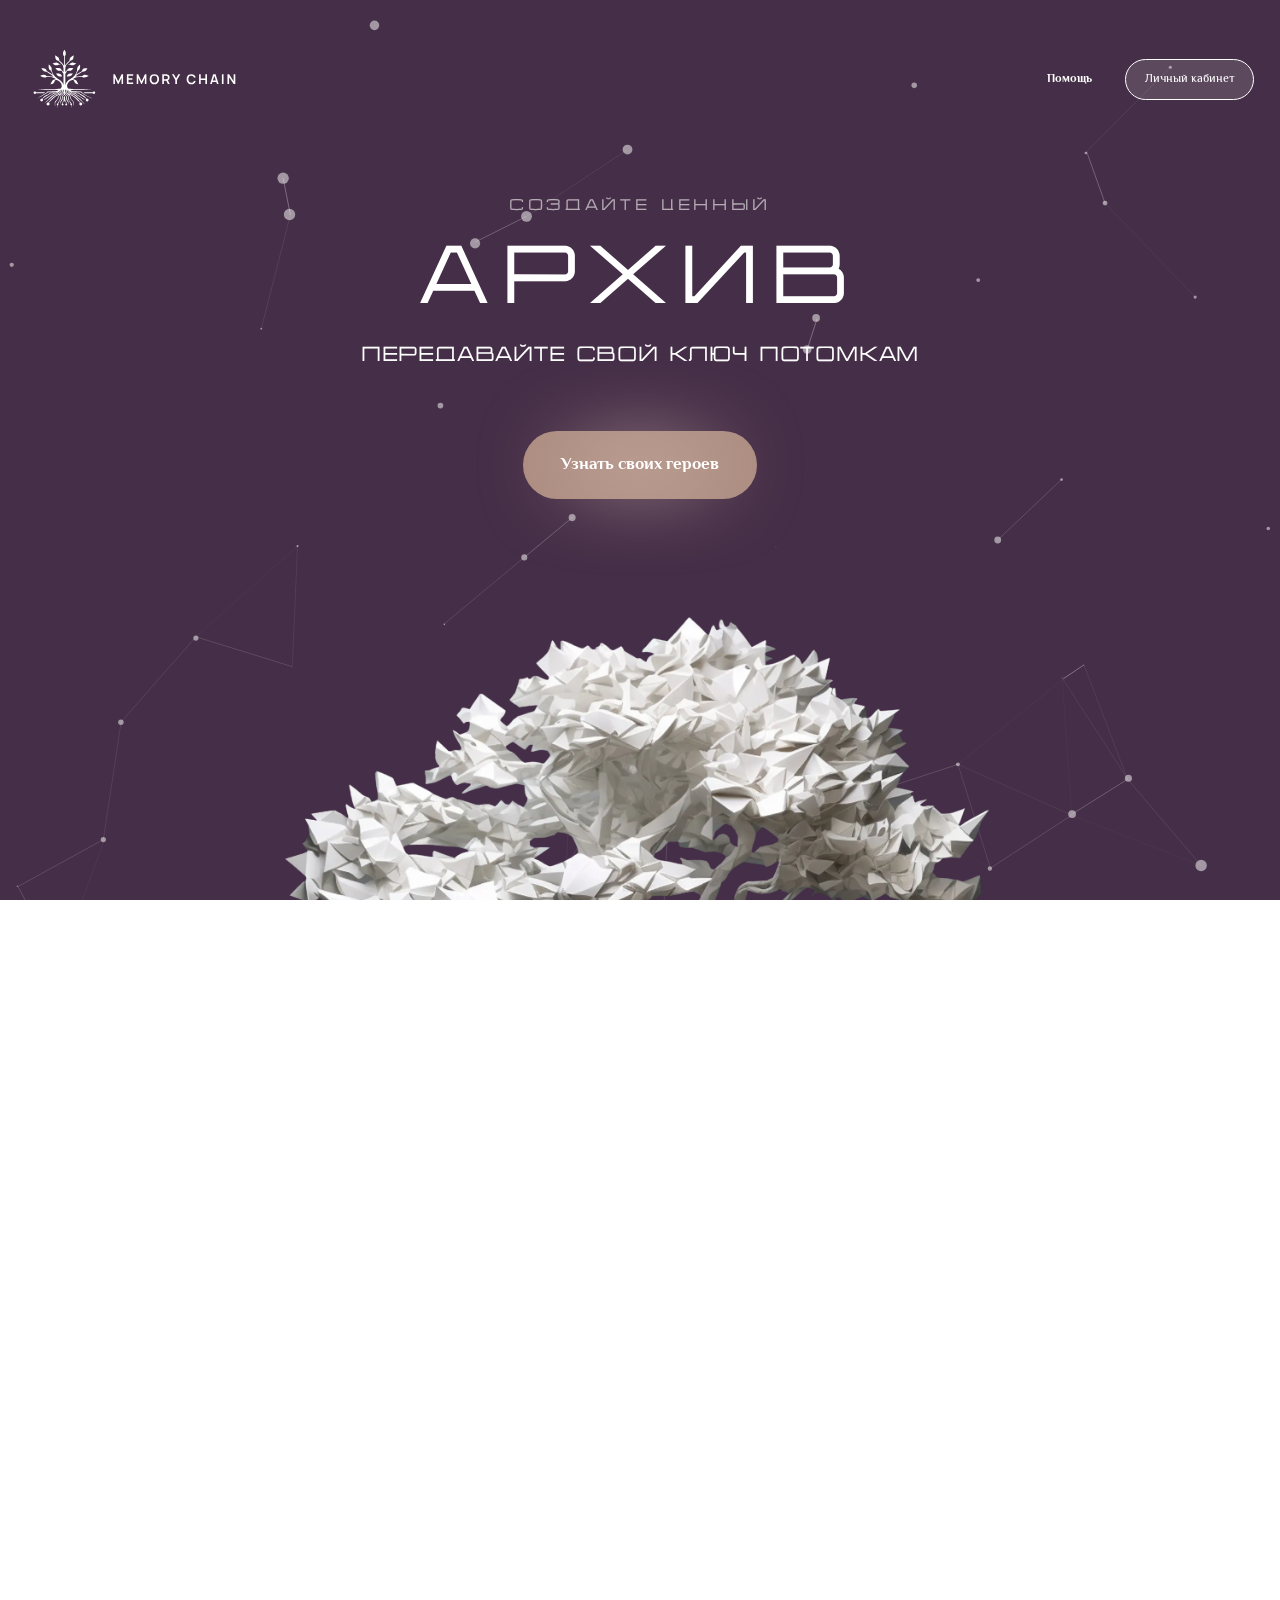
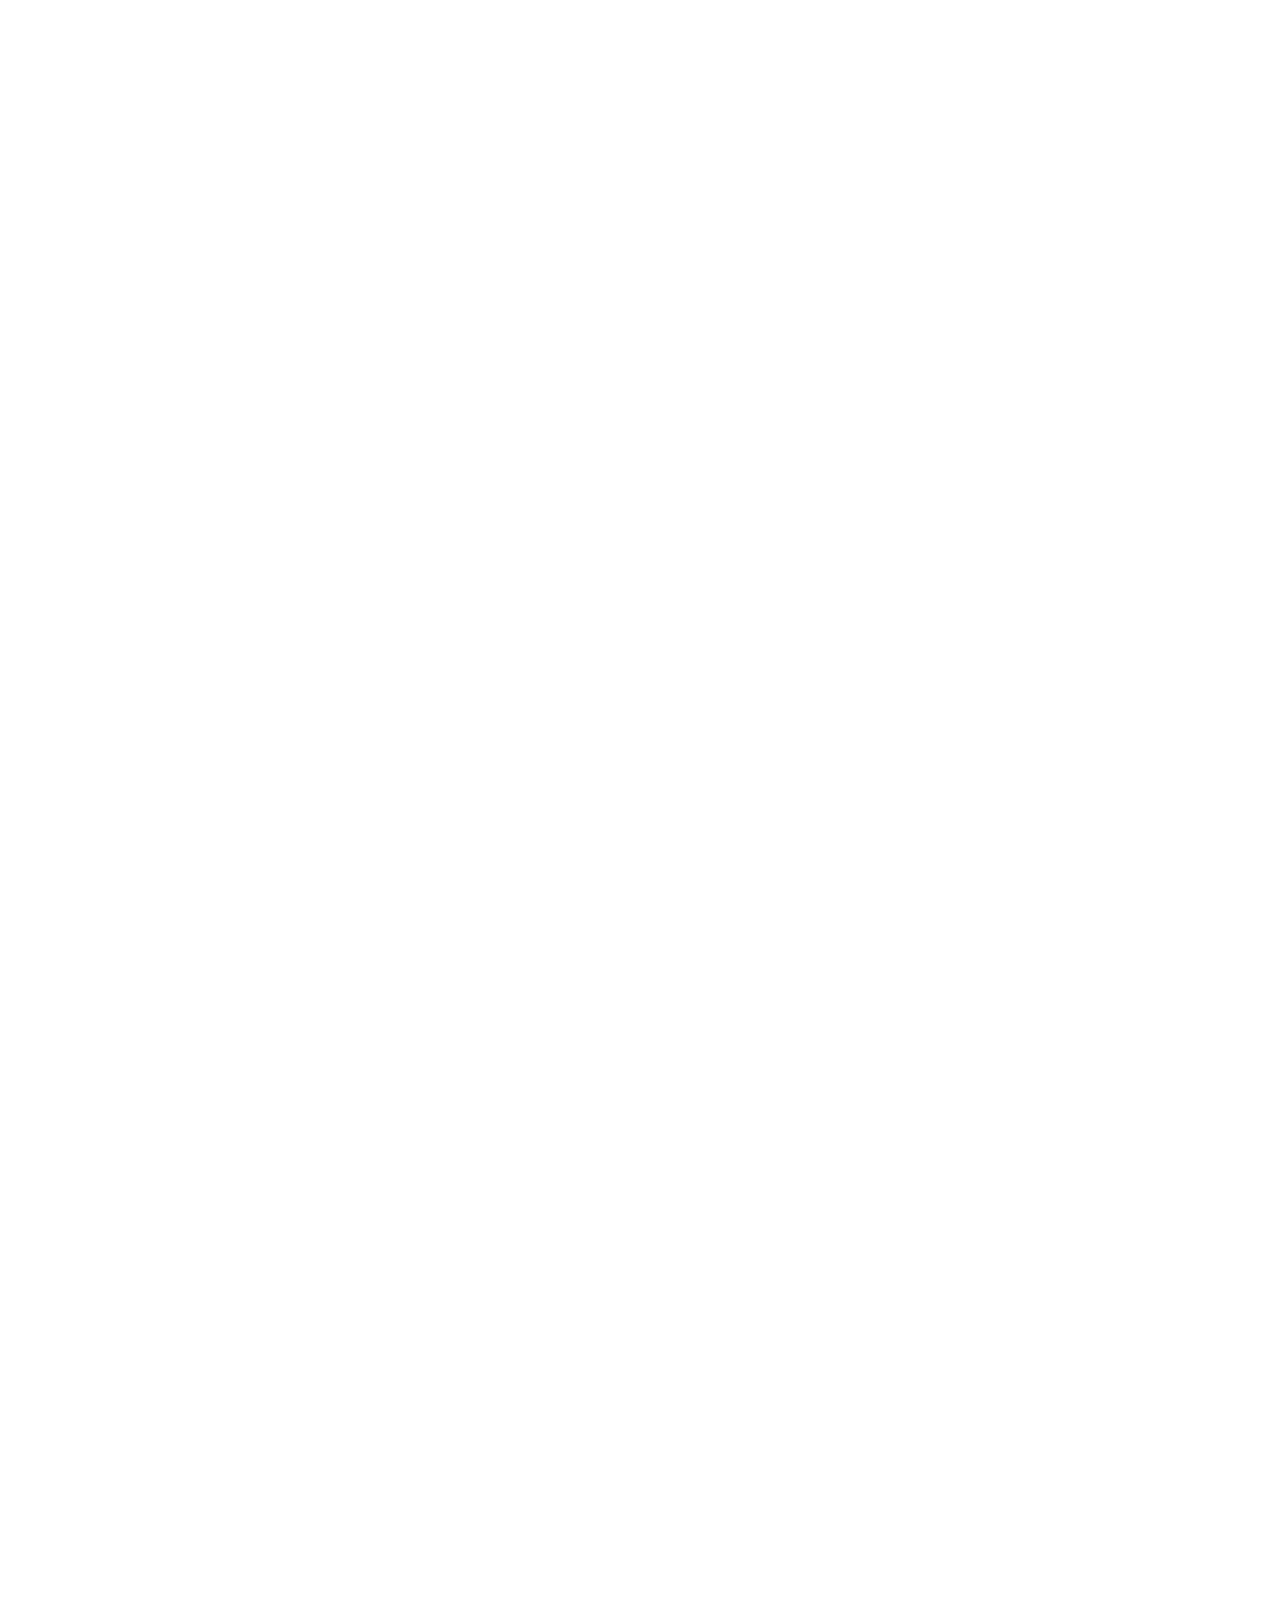
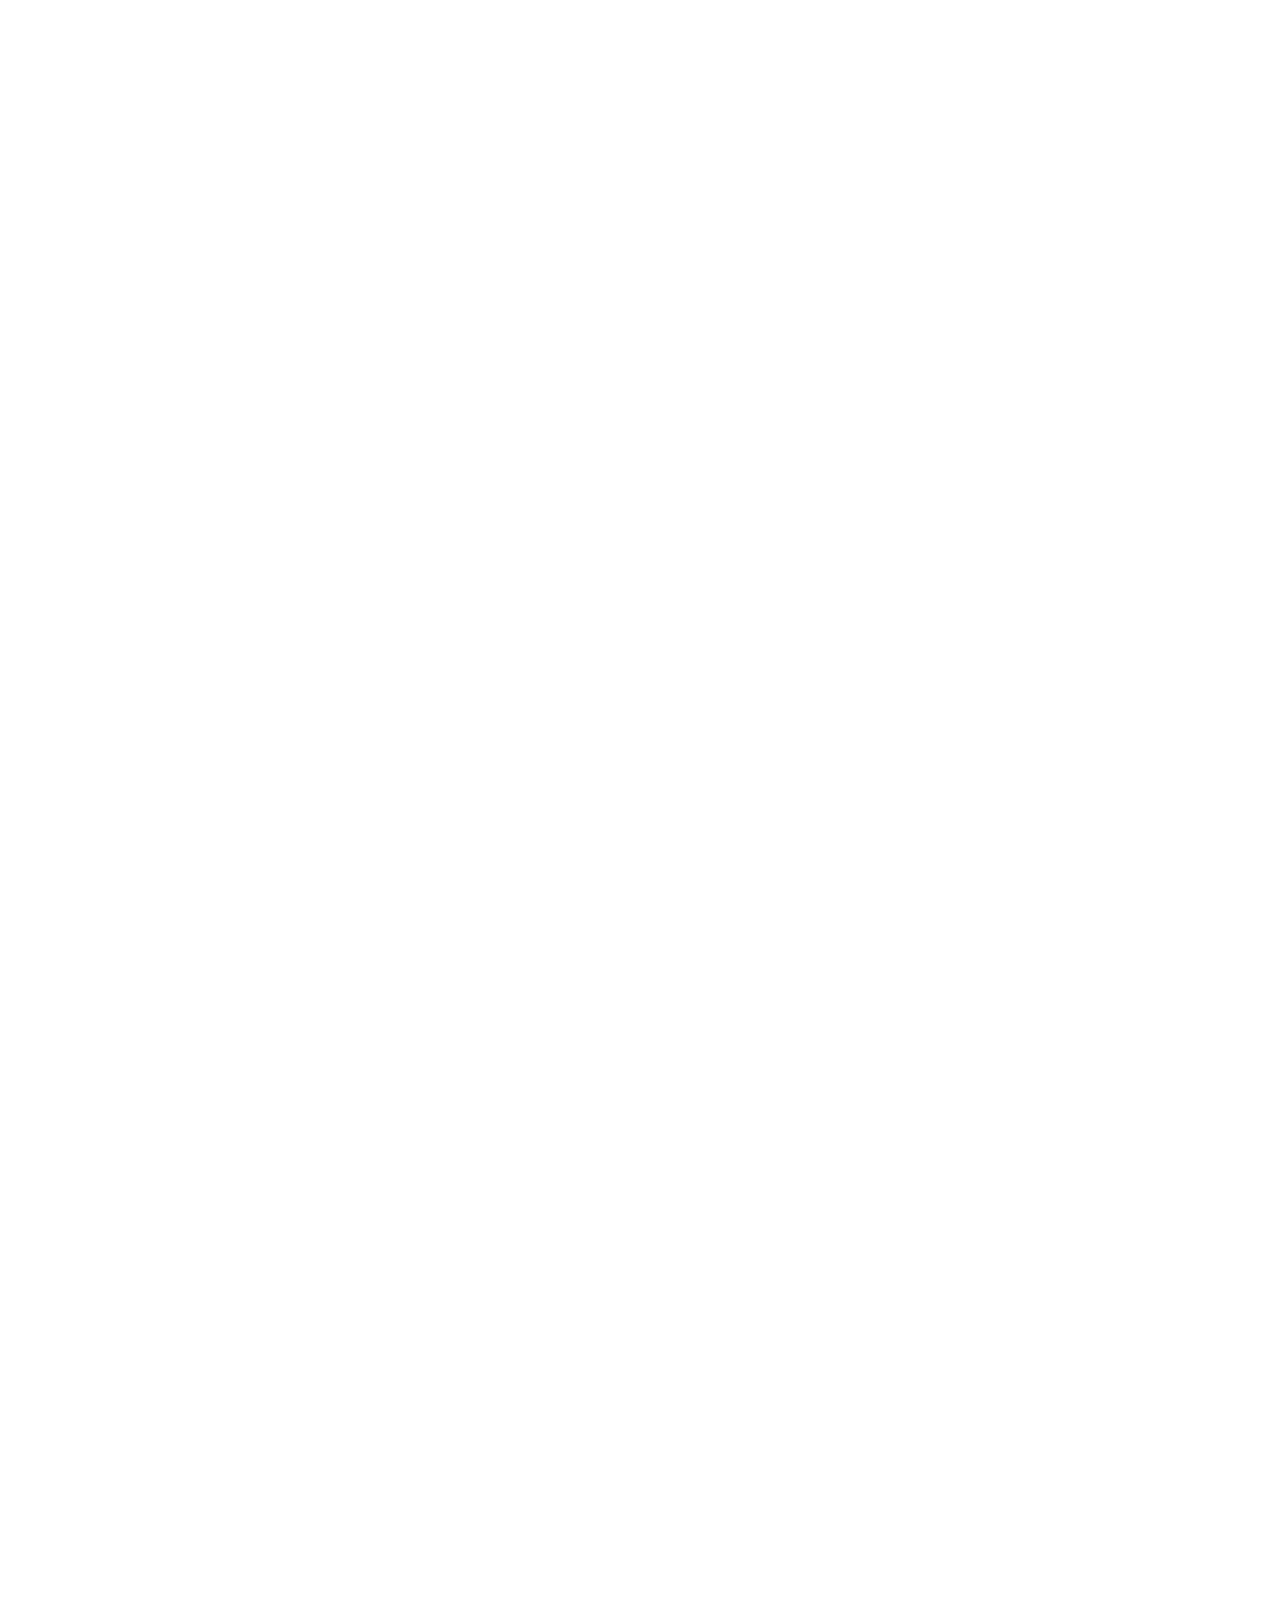
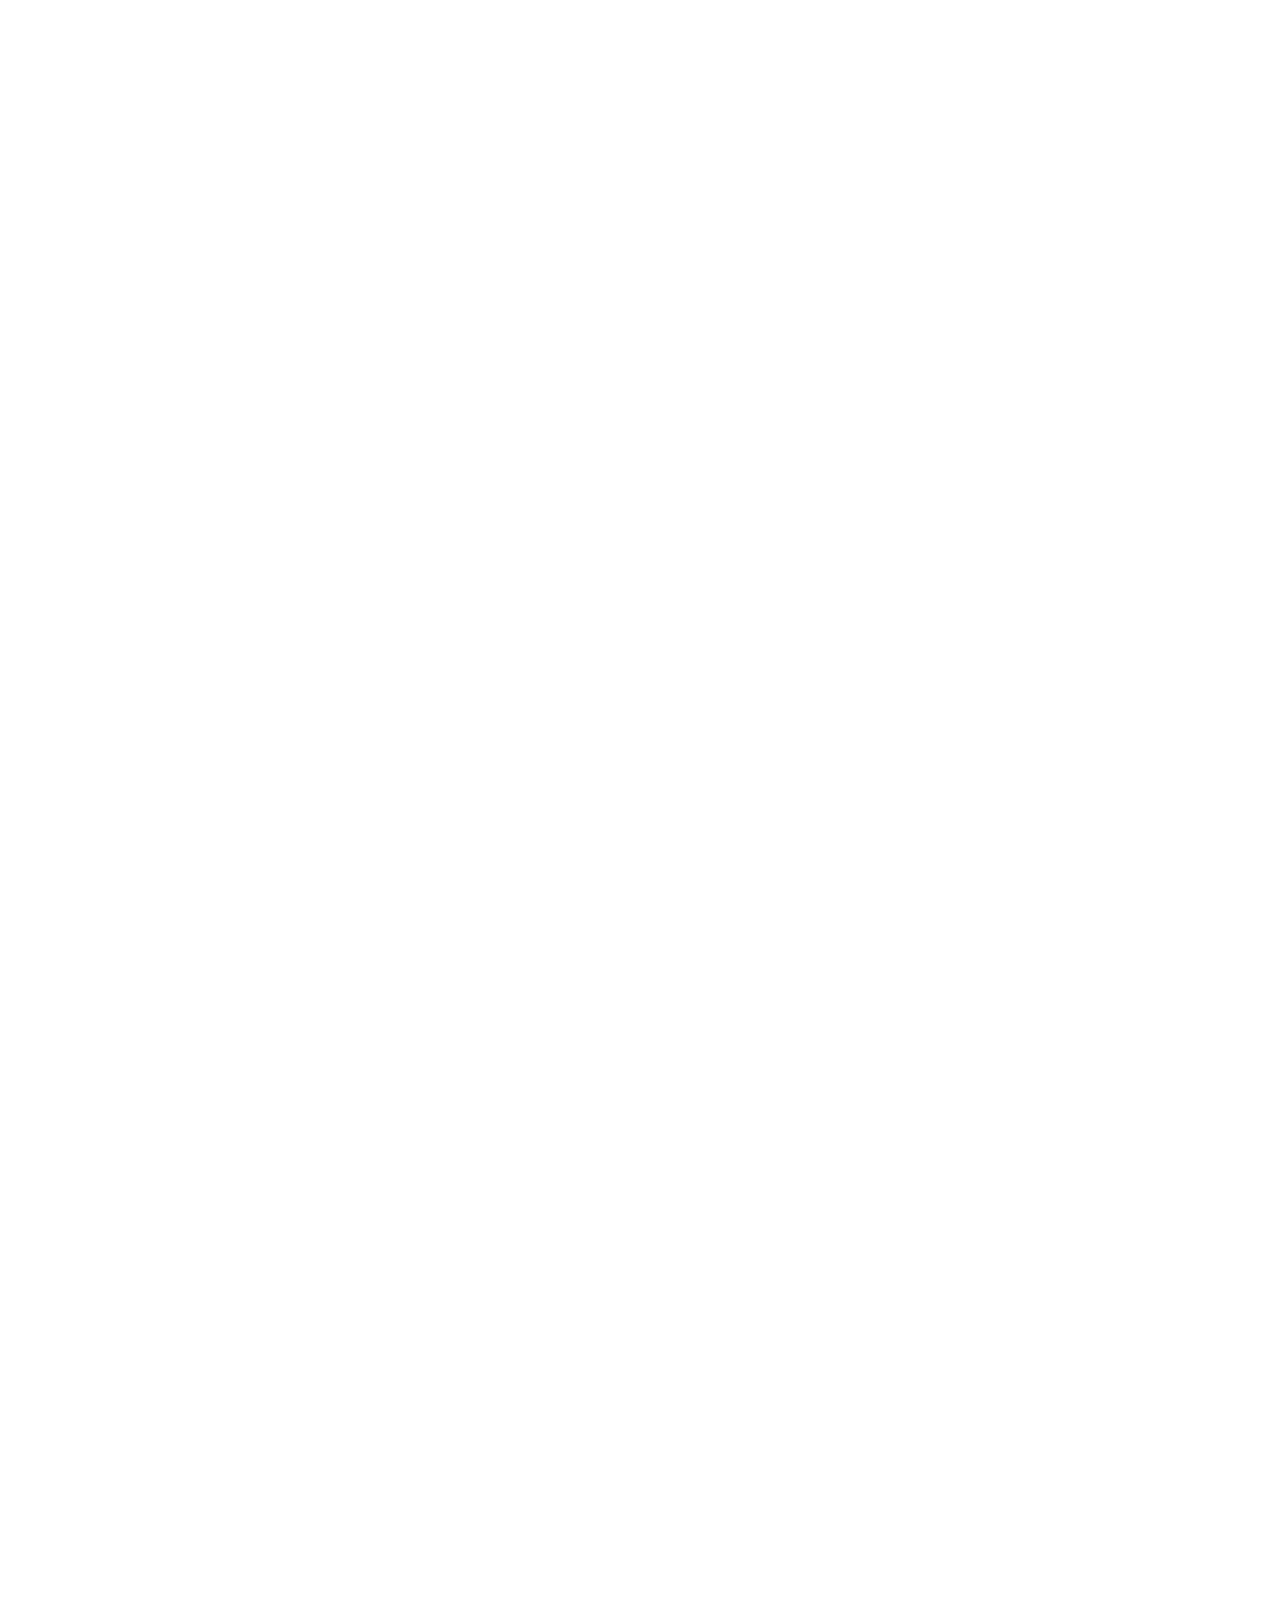
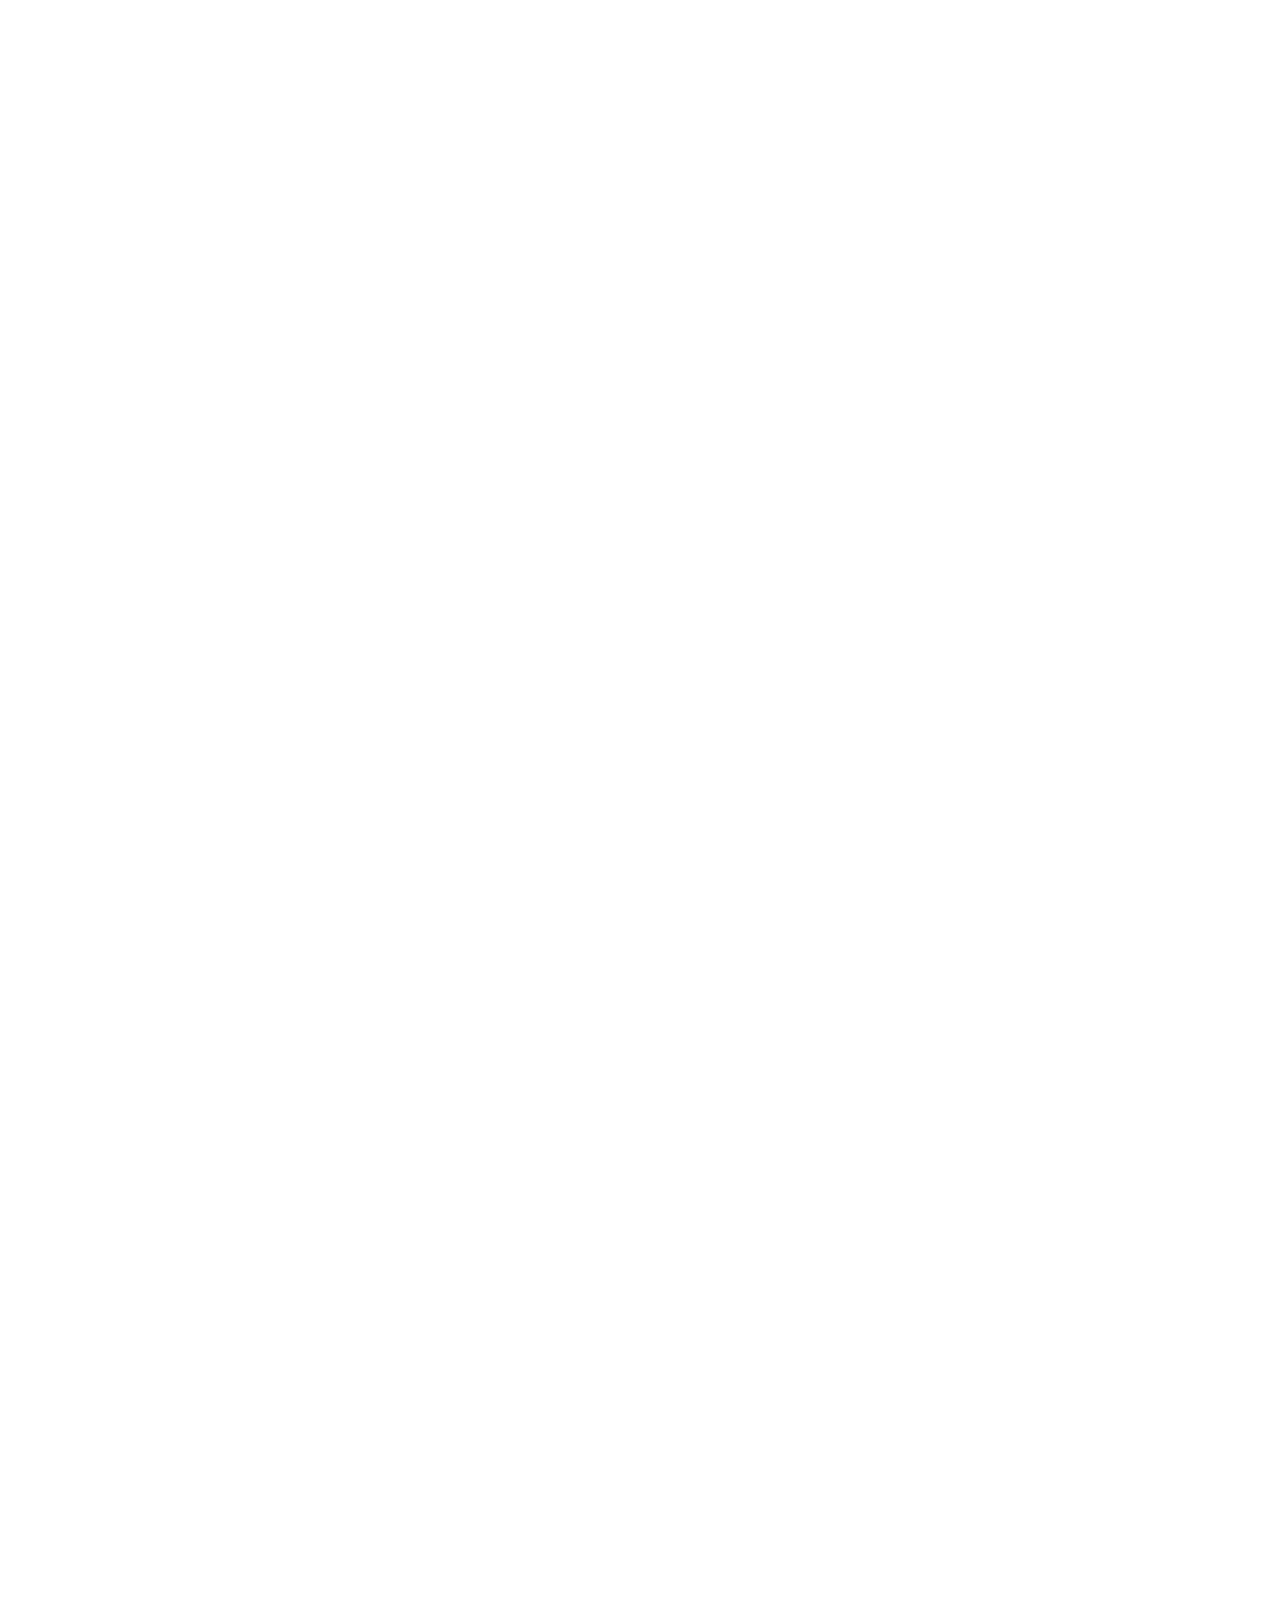
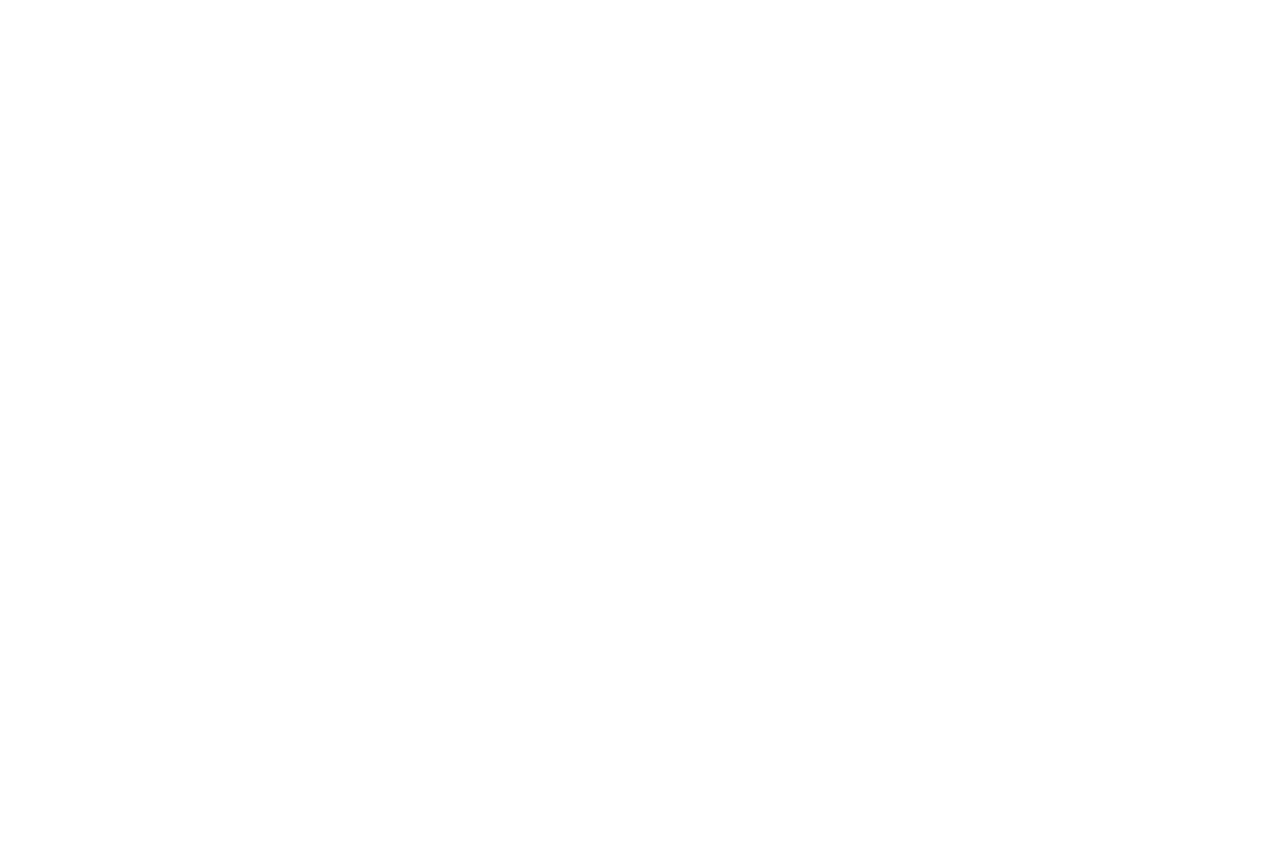
==== commit bc807628: "fixed bugs" ====
--- a/index.html
+++ b/index.html
@@ -367,7 +367,7 @@
 
             <div class="unique">
                 <!--                <div id="particles-js2" class="particles-js"></div>-->
-                <div class="unique__top parallax-container">
+                <div class="unique__top">
                     <div class="container">
                         <div class="unique__text font2 caps-text">
                             <div class="unique__subtitle text18 text14-mob">
@@ -380,7 +380,7 @@
                                 NTF ключ с вечной и не изменной записью в блокчейн
                             </div>
                         </div>
-                        <div class="unique__media">
+                        <div class="unique__media parallax-container">
                             <div class="unique__tree">
                                 <img class="unique__tree-img1" src="img/unique-tree.webp" alt="">
                                 <img class="unique__tree-img2" src="img/unique-tree2.webp" alt="">
--- a/css/style.min.css
+++ b/css/style.min.css
@@ -1,2 +1,2 @@
-@font-face{font-family:Radiotechnika;src:url(../fonts/Radiotechnika.ttf) format("ttf"),url(../fonts/Radiotechnika.eot) format("eot"),url(../fonts/Radiotechnika.woff) format("woff"),url(../fonts/Radiotechnika.woff2) format("woff2");font-weight:400;font-style:normal;font-display:swap}@font-face{font-family:"El Messiri";src:url(../fonts/ElMessiri-Regular.ttf) format("ttf"),url(../fonts/ElMessiri-Regular.eot) format("eot"),url(../fonts/ElMessiri-Regular.woff) format("woff"),url(../fonts/ElMessiri-Regular.woff2) format("woff2");font-weight:400;font-style:normal;font-display:swap}@font-face{font-family:"El Messiri";src:url(../fonts/ElMessiri-Medium.ttf) format("ttf"),url(../fonts/ElMessiri-Medium.eot) format("eot"),url(../fonts/ElMessiri-Medium.woff) format("woff"),url(../fonts/ElMessiri-Medium.woff2) format("woff2");font-weight:500;font-style:normal;font-display:swap}@font-face{font-family:"El Messiri";src:url(../fonts/ElMessiri-Bold.ttf) format("ttf"),url(../fonts/ElMessiri-Bold.eot) format("eot"),url(../fonts/ElMessiri-Bold.woff) format("woff"),url(../fonts/ElMessiri-Bold.woff2) format("woff2");font-weight:700;font-style:normal;font-display:swap}*,::after,::before{margin:0;padding:0;-webkit-box-sizing:border-box;box-sizing:border-box;-webkit-font-smoothing:antialiased!important;-webkit-tap-highlight-color:transparent;outline:0!important}h1,h2,h3,h4,h5,h6{font-weight:400}a,body,div,form,h1,h2,h3,h4,h5,li,p,ul{margin:0;padding:0;border:0;text-decoration:none;line-height:1}button,input,textarea{outline:0!important;-webkit-transition:.125s;-o-transition:.125s;transition:.125s;font-family:inherit}input:active,input[type=checkbox]:focus,input[type=file]:focus,input[type=radio]:focus,input[type=text]:focus{outline:0!important}::-webkit-input-placeholder{color:#222}::-moz-placeholder{color:#222}:-moz-placeholder{color:#222}:-ms-input-placeholder{color:#222}input::-webkit-inner-spin-button,input::-webkit-outer-spin-button{-webkit-appearance:none;margin:0}input[type=number]{-moz-appearance:textfield}html{height:100%;scroll-behavior:smooth;overflow:auto;width:100%}svg{-ms-flex-negative:0;flex-shrink:0;height:auto}circle,path,rect,svg{-webkit-transition:.3s;-o-transition:.3s;transition:.3s}a{color:inherit;text-decoration:none;-webkit-transition:.3s;-o-transition:.3s;transition:.3s}a:focus,a:hover{text-decoration:none}li,ul{margin:0;padding:0;list-style:none}i{line-height:100%}fieldset{min-width:0;padding:0;margin:0;border:0}button{cursor:pointer;border:none;outline:0;-webkit-box-sizing:border-box;box-sizing:border-box;-webkit-transition:.3s;-o-transition:.3s;transition:.3s;background-color:inherit;font-size:1em}.swiper-button-next,.swiper-button-prev{z-index:2}.swiper-button-next::after,.swiper-button-prev::after{display:none}img{-webkit-user-select:none;-moz-user-select:none;-o-user-select:none;-ms-user-select:none;user-select:none;-ms-flex-negative:0;flex-shrink:0}html.fixed-body{overflow-y:hidden}.wrapper{min-height:100vh;display:-webkit-box;display:-ms-flexbox;display:flex;-webkit-box-orient:vertical;-webkit-box-direction:normal;-ms-flex-direction:column;flex-direction:column;-ms-flex-negative:0;flex-shrink:0}.content{-webkit-box-flex:1;-ms-flex-positive:1;flex-grow:1;display:-webkit-box;display:-ms-flexbox;display:flex;-webkit-box-orient:vertical;-webkit-box-direction:normal;-ms-flex-direction:column;flex-direction:column;width:100%}.m-page{-webkit-transform:translate3d(0,0,0);-webkit-overflow-scrolling:touch;width:calc(100vw - (100vw - 100%));overflow-x:hidden;font-family:"El Messiri",sans-serif;font-weight:400;color:#000;font-size:calc(1500px * (16 / 1500))}@media screen and (max-width:1500px){.m-page{font-size:calc(100vw * (16 / 1500))}}.m-page.fixed-body,.m-page.fixed-body2{overflow-y:hidden;padding-right:var(--scrollWidth)}.container{max-width:1500px;width:100%;margin:0 auto;padding:0 1.875em}a:hover{color:#452e47}@media screen and (max-width:992px){.m-page{font-size:calc(100vw * (16 / 768))}.container{padding:0 1em}}@media screen and (max-width:576px){.m-page{font-size:calc(100vw * (16 / 430))}}.h1{font-size:6em;letter-spacing:.14em;font-family:Radiotechnika,sans-serif;text-transform:uppercase}.h3{font-size:1.75em;line-height:161%;font-family:Radiotechnika,sans-serif}.text24{font-size:1.5em;line-height:120%}.text20{font-size:1.25em;line-height:120%}.text19{font-size:1.1875em;line-height:120%}.text18{font-size:1.125em;line-height:133%}.text17{font-size:1.0625em;line-height:120%}.text16{font-size:1em;line-height:150%}.text15{font-size:.9375em;line-height:120%}.text14{font-size:.875em;line-height:120%}.text13{font-size:.8125em;line-height:120%}.text12{font-size:.75em;line-height:120%}.text11{font-size:.6875em;line-height:120%}.text10{font-size:.625em;line-height:120%}.extra-bold-text{font-weight:800}.bold-text{font-weight:700}.semi-bold-text{font-weight:600}.medium-text{font-weight:500}.regular-text{font-weight:400}.light-text{font-weight:300}.font2{font-family:Radiotechnika,sans-serif}.caps-text{text-transform:uppercase}.text-center{text-align:center}@media screen and (max-width:992px){.h1{font-size:3.5em}.h3{font-size:1.5em;line-height:187%}.text20-tablet{font-size:1.25em}.text19-tablet{font-size:1.1875em}.text18-tablet{font-size:1.125em}.text17-tablet{font-size:1.0625em}.text16-tablet{font-size:1em}.text15-tablet{font-size:.9375em}.text14-tablet{font-size:.875em}.text13-tablet{font-size:.8125em}.text12-tablet{font-size:.75em}.text11-tablet{font-size:.6875em}.text10-tablet{font-size:.625em}}.m-btn{display:-webkit-box;display:-ms-flexbox;display:flex;-webkit-box-align:center;-ms-flex-align:center;align-items:center;-webkit-box-pack:center;-ms-flex-pack:center;justify-content:center;-webkit-transition:.225s ease-out;-o-transition:.225s ease-out;transition:.225s ease-out;padding:0 2.75em;height:5em;border-radius:31.25em;font-weight:700}.m-btn:focus{-webkit-box-shadow:none;box-shadow:none}.m-btn span{font-size:1.25em}.m-btn-brown{background-color:#ad8d81;color:#fff;position:relative}.m-btn-brown._no-shadow:before{display:none}.m-btn-brown:before{content:'';position:absolute;top:50%;left:50%;-webkit-transform:translate(-50%,-50%);-ms-transform:translate(-50%,-50%);transform:translate(-50%,-50%);background-image:url(../img/btn-ellipse.svg);width:12.5em;height:2.6875em;background-size:100% auto;background-repeat:no-repeat;background-position:center;-webkit-filter:blur(40px);filter:blur(40px);pointer-events:none;-webkit-transition:.3s;-o-transition:.3s;transition:.3s}.m-btn-brown span{position:relative;z-index:2}.m-btn-brown:hover:before{-webkit-filter:blur(28px);filter:blur(28px)}.m-btn-brown:active{background-color:rgba(173,141,129,.7)}.m-btn-brown:active:before{-webkit-filter:blur(40px);filter:blur(40px)}.m-btn-brown:disabled{background-color:rgba(173,141,129,.25);color:rgba(255,255,255,.4)}.m-btn-brown:disabled:before{opacity:0}.m-btn-white-outline{font-weight:400;border:1px solid #fff;background:rgba(243,239,236,.14);color:#fff}.m-btn-white-outline:hover{background:rgba(243,239,236,.36);color:#fff}.m-btn-white-outline:active{background:rgba(243,239,236,.14);color:#fff}.m-btn-white-outline:disabled{border-color:rgba(255,255,255,.25);color:rgba(255,255,255,.4)}.m-btn-purple{background-color:#412c43;color:#fff}.m-btn-purple:hover{background-color:#5a3e5c;color:#fff}.m-btn-purple:active{background-color:#412c43;color:#fff}.m-btn-purple:disabled{background-color:rgba(65,44,67,.25);color:rgba(255,255,255,.4)}.m-btn-text-white{color:#fff}.m-btn-text-white:hover{color:#ad8d81}@media screen and (max-width:992px){.m-btn{height:4em;padding:0 2.125em}.m-btn span{font-size:1em}}.m-btn-medium{padding:0 1.375em;height:3em}.m-btn-medium span{font-size:.875em}.fg{position:relative;margin:0}.fg label{display:block;font-size:.9375em;line-height:140%;margin-bottom:.375em}.fg label span{color:#452e47}.fg .nice-select,.fg input,.fg textarea{border-radius:.1875em;border:1px solid #dadedf;padding:0 1.25em;height:3.6875em;width:100%;font-size:1em;background-color:transparent;color:#000}.fg .nice-select::-webkit-input-placeholder,.fg input::-webkit-input-placeholder,.fg textarea::-webkit-input-placeholder{color:#929798}.fg .nice-select::-moz-placeholder,.fg input::-moz-placeholder,.fg textarea::-moz-placeholder{color:#929798}.fg .nice-select:-ms-input-placeholder,.fg input:-ms-input-placeholder,.fg textarea:-ms-input-placeholder{color:#929798}.fg .nice-select::-ms-input-placeholder,.fg input::-ms-input-placeholder,.fg textarea::-ms-input-placeholder{color:#929798}.fg .nice-select::placeholder,.fg input::placeholder,.fg textarea::placeholder{color:#929798}.fg .nice-select:focus,.fg input:focus,.fg textarea:focus{border-color:#9ca0a0;-webkit-box-shadow:0 .25em .4375em 0 rgba(47,63,67,.03),0 .25em .3125em 0 rgba(0,0,0,.02) inset;box-shadow:0 .25em .4375em 0 rgba(47,63,67,.03),0 .25em .3125em 0 rgba(0,0,0,.02) inset}.fg .nice-select:disabled,.fg input:disabled,.fg textarea:disabled{pointer-events:none;background:#f6f6f6!important;color:rgba(0,0,0,.4)}.fg textarea{padding-top:1.19em;padding-bottom:1.19em;height:13.0625em;resize:vertical}.fg__field{position:relative}.fg .nice-select{display:-webkit-box;display:-ms-flexbox;display:flex;-webkit-box-align:center;-ms-flex-align:center;align-items:center;-webkit-box-pack:justify;-ms-flex-pack:justify;justify-content:space-between;border-radius:.1875em;white-space:nowrap;height:3.6875em;padding:0 0 0 1.25em}.fg .nice-select.disabled{pointer-events:none;background:#f6f6f6!important}.fg .nice-select.disabled .current{opacity:.4}.fg .nice-select.open{border-bottom-left-radius:0;border-bottom-right-radius:0}.fg .nice-select:focus{border:1px solid #000}.fg .nice-select:before{content:'';-webkit-box-ordinal-group:4;-ms-flex-order:3;order:3;border-left:#000;-ms-flex-negative:0;flex-shrink:0;width:3.6875em;height:3.6875em;background-image:url(../img/select-arrow.svg);background-size:.5em auto;background-repeat:no-repeat;background-position:center;margin-left:1em}.fg .nice-select .current{font-size:1em;line-height:157%}.fg .nice-select .list{margin-top:-1px;border-radius:0 0 .1875em .1875em;width:calc(100% + 2px);left:-1px;border:1px solid #000;background:#fff;-webkit-box-shadow:none;box-shadow:none;max-height:14.875em;overflow-y:auto;z-index:5}.fg .nice-select .list::-webkit-scrollbar{width:.1875em;height:.1875em}.fg .nice-select .list::-webkit-scrollbar-track{background:0 0;border-radius:0}.fg .nice-select .list::-webkit-scrollbar-thumb{background:#000}.fg .nice-select .option{height:3.6875em;font-size:1em;line-height:157%;padding:.5em 1.25em;display:-webkit-box;display:-ms-flexbox;display:flex;-webkit-box-align:center;-ms-flex-align:center;align-items:center;color:#2b2b2b;border:none;border-bottom:1px solid #000}.fg .nice-select .option:last-child{border-bottom:none}.fg .nice-select .option.disabled{display:none}.fg .nice-select .option.focus,.fg .nice-select .option.selected.focus,.fg .nice-select .option:hover{background-color:#452e47;border-color:#452e47;font-weight:400;color:#fff}.fg._error input,.fg._error textarea{border-color:#452e47;color:#452e47}.fg._error input::-webkit-input-placeholder,.fg._error textarea::-webkit-input-placeholder{color:#452e47}.fg._error input::-moz-placeholder,.fg._error textarea::-moz-placeholder{color:#452e47}.fg._error input:-ms-input-placeholder,.fg._error textarea:-ms-input-placeholder{color:#452e47}.fg._error input::-ms-input-placeholder,.fg._error textarea::-ms-input-placeholder{color:#452e47}.fg._error input::placeholder,.fg._error textarea::placeholder{color:#452e47}.fg._error .fg__error-text{display:block}.fg__error-text{margin-top:.375em;color:#452e47;display:none}.pass-toggle{position:absolute;bottom:1em;right:1.25em;width:1.25em;height:1.6875em;display:-webkit-box;display:-ms-flexbox;display:flex;-webkit-box-align:center;-ms-flex-align:center;align-items:center;-webkit-box-pack:center;-ms-flex-pack:center;justify-content:center}.pass-toggle svg{width:100%;height:auto}.pass-toggle._active g{opacity:1}.m-check,.m-radio{position:relative}.m-check input,.m-radio input{position:absolute;opacity:0;width:100%;height:100%;left:0;top:0;z-index:2;cursor:pointer}.m-check label,.m-radio label{position:relative;cursor:pointer;display:block;padding-left:2.125em;min-height:1.25em;padding-top:.0625em}.m-check label span,.m-radio label span{font-size:.8125em;line-height:140%}.m-check label:after,.m-check label:before,.m-radio label:after,.m-radio label:before{pointer-events:none}.m-check label:before,.m-radio label:before{content:'';position:absolute;z-index:1;left:0;top:0;border:1px solid #dadedf;width:1.25em;height:1.25em;background-size:0 auto;background-repeat:no-repeat;background-position:center;-webkit-transition:none;-o-transition:none;transition:none}.m-check label a,.m-radio label a{text-decoration:underline;position:relative;z-index:2}.m-check._big label,.m-radio._big label{padding-top:0}.m-check._big label span,.m-radio._big label span{font-size:1em;line-height:140%}.m-check._gray label,.m-radio._gray label{color:#6b6e72}.m-check._error input:not(:checked)~label:before,.m-radio._error input:not(:checked)~label:before{border-color:#ff1515}.m-check input:checked+label::before{background-color:#452e47;border-color:#452e47;background-size:.75em auto}.m-check label:before{border-radius:.1875em;background-image:url(../img/check2.svg)}.m-check._gray label{color:#787878}.m-radio input:checked~label:before{border:none;background-size:100% auto}.m-radio label:before{border-radius:50%;background-image:url(../img/radio.svg)}.m-radio label span{display:block;line-height:157%;color:#5b626c;margin-top:.125em}.cartcalc{max-width:100%;width:7.5625rem;display:grid;grid-template-columns:2.1875em calc(100% - 2.1875em * 2) 2.1875em;border:1px solid #e9edf2;height:3.125em}.cartcalc button,.cartcalc input{height:100%;width:100%;min-height:100%}.cartcalc input{border:none;border-left:1px solid #e9edf2;border-right:1px solid #e9edf2;color:#000;font-weight:500;font-size:1em;text-align:center}.cartcalc svg{width:.5em;height:auto}.cartcalc button{display:-webkit-box;display:-ms-flexbox;display:flex;-webkit-box-align:center;-ms-flex-align:center;align-items:center;-webkit-box-pack:center;-ms-flex-pack:center;justify-content:center}.cartcalc button:hover{background-color:#e6e6ec}.pagination{margin-top:3.75em}.pagination__items{display:-webkit-box;display:-ms-flexbox;display:flex;-webkit-box-pack:center;-ms-flex-pack:center;justify-content:center}.pagination__item{height:3.625em;min-width:3.625em;padding:0 1.25em;border-radius:.25em;border:1px solid #000;display:-webkit-box;display:-ms-flexbox;display:flex;-webkit-box-align:center;-ms-flex-align:center;align-items:center;-webkit-box-pack:center;-ms-flex-pack:center;justify-content:center;margin:0 .3125em;font-weight:500}.pagination__item svg{width:1.0625em;height:auto}.pagination__item._active{pointer-events:none}.pagination__item._active,.pagination__item:hover{color:#fff;background-color:#000;border-color:#000}.pagination__item._active path,.pagination__item:hover path{fill:#fff}.pagination__item._btn{padding:0 1.5em}@media screen and (max-width:992px){.pagination{margin-top:1.875em}}@media screen and (max-width:576px){.text14-mob{font-size:.875em}.pagination{margin-top:1.56em}.pagination ._hide-tablet{display:none}.pagination ._btn{width:2.8125em;padding:0}.pagination__item{height:2.8125em;min-width:2.8125em;padding:0 .875em}.pagination__item span{font-size:.875em}}.tabs{display:-webkit-box;display:-ms-flexbox;display:flex}.tab{height:3.5625em;padding:0 1.56em;display:-webkit-box;display:-ms-flexbox;display:flex;-webkit-box-align:center;-ms-flex-align:center;align-items:center;position:relative;text-transform:uppercase;font-weight:700;color:rgba(0,0,0,.8);-webkit-transition:.3s;-o-transition:.3s;transition:.3s}.tab:not(:last-child){margin:0 .94em 0 0}.tab:before{content:'';position:absolute;width:100%;height:2px;left:0;bottom:0;background-color:#452e47;opacity:0;-webkit-transition:inherit;-o-transition:inherit;transition:inherit}.tab span{font-size:.875em;line-height:120%}.tab:hover{background:#fbfbfb;cursor:pointer}.tab._active{background:#fbfbfb;pointer-events:none}.tab._active:before{opacity:1}.tab-content{display:none}.tab-content._active{display:block}.grid{display:grid;gap:1.25em;grid-template-columns:100%}.grid2{grid-template-columns:repeat(2,calc(50% - .5em))}.grid3{grid-template-columns:repeat(3,calc(100% / 3 - 2.5em / 3))}.grid4,.grid5{grid-template-columns:repeat(4,calc(25% - 3.75em / 4))}@media screen and (max-width:992px){.grid-tablet{grid-template-columns:100%}.grid-tablet2{grid-template-columns:repeat(2,calc(50% - .625em))}}.m-backdrop{position:relative}.m-backdrop:after{content:'';position:absolute;top:0;left:0;width:100%;height:100%;background:rgba(0,0,0,.1);pointer-events:none;border-radius:inherit}._scale-img{overflow:hidden}._scale-img:hover img{-webkit-transform:scale(1.05);-ms-transform:scale(1.05);transform:scale(1.05)}._scale-img img{-webkit-transition:.6s;-o-transition:.6s;transition:.6s}.breadcrumbs{margin-top:60px}.breadcrumbs__item{font-size:16px;line-height:110%;position:relative;font-weight:400;display:inline}.breadcrumbs__item:last-child{font-weight:600}.breadcrumbs__item:not(:first-child){margin-left:24px}.breadcrumbs__item:not(:first-child):before{content:'';position:absolute;z-index:1;width:3.51px;height:3.51px;background-color:#452e47;border-radius:1px;-webkit-transform:rotate(-45deg);-ms-transform:rotate(-45deg);transform:rotate(-45deg);top:7px;right:100%;margin-right:10px}.modal-bg{position:fixed;top:0;left:0;width:100%;height:calc(100 * var(--vh));background-color:#000;opacity:.5}.modal{position:fixed;left:0;top:0;width:100%;height:calc(100 * var(--vh));overflow-y:auto;z-index:80;opacity:0;pointer-events:none;padding:1em 0;text-align:center}.modal:after{content:'';display:inline-block;height:100%;vertical-align:middle;margin-right:-4px}.modal__dialog{text-align:left;vertical-align:middle;background:#fff;width:67em;max-width:calc(100% - 2em);position:relative;z-index:3;padding:3em;border-radius:1.5em;display:inline-block}.modal._active{opacity:1;pointer-events:unset}.modal._active .modal__bg{display:block}.modal__top{display:-webkit-box;display:-ms-flexbox;display:flex;-webkit-box-align:center;-ms-flex-align:center;align-items:center;-webkit-box-pack:justify;-ms-flex-pack:justify;justify-content:space-between}.modal .close-btn{width:1.5em;display:-webkit-box;display:-ms-flexbox;display:flex;-webkit-box-align:center;-ms-flex-align:center;align-items:center;-webkit-box-pack:center;-ms-flex-pack:center;justify-content:center;margin-left:1em;-ms-flex-negative:0;flex-shrink:0}.header__inner{display:-webkit-box;display:-ms-flexbox;display:flex;-webkit-box-align:center;-ms-flex-align:center;align-items:center}.header__logo{display:block;-ms-flex-negative:0;flex-shrink:0;width:15.5em}.header__logo img{width:100%;display:block}.header__action{margin-left:auto;display:-webkit-box;display:-ms-flexbox;display:flex;-webkit-box-align:center;-ms-flex-align:center;align-items:center}.header__btn{margin-left:1em}.header-index{position:absolute;top:0;left:0;width:100%;z-index:5;padding:3em 0}.burger{display:none}@media screen and (max-width:992px){.header__logo{width:7.125em}.header__btn{padding:0 1em;height:2.375em;margin-left:.5em}.header-index{padding:2.25em 0}}.footer{padding:1.25em 0 2.125em;background-color:#452e47;color:#fff}.footer__bottom,.footer__top{display:-webkit-box;display:-ms-flexbox;display:flex;-webkit-box-align:center;-ms-flex-align:center;align-items:center;-webkit-box-pack:justify;-ms-flex-pack:justify;justify-content:space-between}.footer__logo{display:block;width:14em}.footer__logo img{width:100%;display:block}.footer__bottom{margin-top:.5em;padding-top:1.5em;border-top:1px solid rgba(234,234,234,.08)}.footer__email{font-size:1em;line-height:150%;font-weight:500}.footer__email:hover{color:rgba(255,255,255,.7)}.footer-nav{display:-webkit-box;display:-ms-flexbox;display:flex;-webkit-box-align:center;-ms-flex-align:center;align-items:center}.footer-nav__link{color:rgba(255,255,255,.7);font-size:.875em;line-height:150%;margin-right:3.14em}.footer-nav__link:last-child{margin:0}.footer-nav__link:hover{color:#fff}@media screen and (max-width:992px){.footer__logo{width:12em}.footer__bottom{display:block}.footer__bottom .footer-nav{margin-top:1.25em}.footer__email{margin:0 0 1em}}@media screen and (max-width:576px){.grid-mob{grid-template-columns:100%}.footer{padding-top:2.125em}.footer__inner{position:relative}.footer__top{-webkit-box-orient:vertical;-webkit-box-direction:normal;-ms-flex-direction:column;flex-direction:column}.footer__bottom{margin-top:1.5em}.footer__bottom .footer-nav{margin:0}.footer__logo{margin-bottom:4em}.footer__email{position:absolute;left:50%;-webkit-transform:translateX(-50%);-ms-transform:translateX(-50%);transform:translateX(-50%);top:5.25em}.footer-nav{margin-top:1.25em;-webkit-box-orient:vertical;-webkit-box-direction:normal;-ms-flex-direction:column;flex-direction:column}.footer-nav__link{margin:0 0 1.71em}}.particles-js{position:absolute;top:0;left:0;width:100%;height:100%;pointer-events:none}.main{background-color:#452e47;padding:14.375em 0 0;color:#fff;position:relative}.main .container{position:relative;z-index:2}.main__text{text-align:center;display:grid;grid-template-columns:100%;gap:1.625em}.main__subtitle{letter-spacing:.24em;opacity:.6}.main__desc{letter-spacing:.04em}.main__nav{margin-top:4.625em;display:-webkit-box;display:-ms-flexbox;display:flex;-webkit-box-pack:center;-ms-flex-pack:center;justify-content:center}.main__bottom{margin-top:8.625em;padding:0 .625em}.main__tree{width:60em;margin:0 auto;max-width:100%}.main__tree img{width:100%;display:block}.offer{padding-bottom:3.125em;color:#fff}.offer__grid{position:relative;z-index:2;margin-top:-4.6875em;display:grid;grid-template-columns:repeat(2,calc(50% - .9375em));gap:1.875em;-webkit-box-align:start;-ms-flex-align:start;align-items:flex-start}.offer__items{display:grid;grid-template-columns:repeat(4,calc(25% - 1.875em / 4));gap:.625em;background-color:#fff;border-radius:1.25em}.offer__items._locked{pointer-events:none}.offer__items._locked .offer__title{background-image:url(../img/lock.svg);background-repeat:no-repeat;background-position:left 2em top 3em;background-size:1.5em auto}.offer__items._locked .offer-card,.offer__items._locked .offer__title-text{opacity:.5}.offer__title{background-color:rgba(78,56,80,.94);height:26em;display:-webkit-box;display:-ms-flexbox;display:flex;-webkit-box-align:center;-ms-flex-align:center;align-items:center;-webkit-box-pack:center;-ms-flex-pack:center;justify-content:center;border-radius:1.25em;grid-column:1/-1}.offer__title-text{font-size:4em;font-weight:700}.offer-card{min-height:10.25em;position:relative;border-radius:1.25em;font-weight:700;display:block;overflow:hidden}.offer-card:hover{color:#fff}.offer-card:hover .offer-card__img{-webkit-transform:scale(1.05);-ms-transform:scale(1.05);transform:scale(1.05)}.offer-card__backdrop,.offer-card__img{position:absolute;top:0;left:0;width:100%;height:100%;-o-object-fit:cover;object-fit:cover;border-radius:inherit}.offer-card__img{-webkit-transition:.6s;-o-transition:.6s;transition:.6s}.offer-card__backdrop{z-index:2}.offer-card__content{position:relative;z-index:3;padding:1.25em;display:-webkit-box;display:-ms-flexbox;display:flex;-webkit-box-orient:vertical;-webkit-box-direction:normal;-ms-flex-direction:column;flex-direction:column;-webkit-box-align:start;-ms-flex-align:start;align-items:flex-start;-webkit-box-pack:end;-ms-flex-pack:end;justify-content:flex-end;min-height:100%}.offer-card__title{margin-bottom:.5em}.offer-card__btn{margin:0 0 auto auto;width:1.875em;-webkit-transform:rotate(-45deg);-ms-transform:rotate(-45deg);transform:rotate(-45deg)}.offer-card__btn img{width:100%;display:block}.offer-card__btn span{display:none}@media screen and (min-width:993px){.offer-card._big{grid-column:span 2}.offer-card._big .offer-card__desc{font-size:1.5em}.offer-card._big2{grid-column:span 2;grid-row:span 2}.offer-card._big2 .offer-card__content{padding:3.125em 2em 2em;-webkit-box-pack:unset;-ms-flex-pack:unset;justify-content:unset}.offer-card._big2 .offer-card__desc{font-size:1.75em}.offer-card._big2 .offer-card__btn{margin:auto 0 0;display:-webkit-box;display:-ms-flexbox;display:flex;-webkit-box-align:center;-ms-flex-align:center;align-items:center;font-weight:700;-webkit-box-ordinal-group:4;-ms-flex-order:3;order:3;-webkit-transform:unset;-ms-transform:unset;transform:unset}.offer-card._big2 .offer-card__btn img{width:1.75em;margin-left:.625em}.offer-card._big2 .offer-card__btn span{display:block;font-size:1.125em}}@media screen and (max-width:992px){.main{padding-top:12em}.main__text{gap:.625em;padding:0 3.75em}.main__nav{margin-top:2.375em}.main__desc{line-height:171%}.main__bottom{margin-top:8em}.offer{padding-bottom:.25em}.offer__grid{margin-top:-3em;grid-template-columns:repeat(2,calc(50% - 1em));gap:2em}.offer__title{height:15em}.offer__title-text{font-size:2.375em}.offer__items._locked .offer__title{background-position:left 1.75em top 1.75em}.offer-card{min-height:10em;grid-column:span 2}.offer-card__btn{position:absolute;top:1.25em;right:1.25em}}@media screen and (max-width:576px){.main__subtitle{margin-bottom:.5em}.offer__grid{grid-template-columns:100%}}.what{padding:8.375em 0}.what__top{width:63.5em;max-width:100%;margin:0 auto;display:grid;grid-template-columns:100%;gap:1.625em}.what__desc{line-height:183%;opacity:.75}.what__inner{padding:7.25em;background-color:#452e47;color:#fff;border-radius:1.25em;margin-top:6.25em;display:grid;grid-template-columns:21.25em 19.625em;-webkit-box-pack:justify;-ms-flex-pack:justify;justify-content:space-between;gap:2.375em;-webkit-box-align:center;-ms-flex-align:center;align-items:center;overflow:hidden}.what__img{position:relative}.what__img img{width:100%;display:block;border-radius:1.25em}@media screen and (min-width:993px){.what__img{display:none}}.what__title{font-size:2.375em;line-height:110%;font-weight:700}.what__subtitle{font-size:1.5em;line-height:133%;font-weight:700;margin-top:.5em}.what__nav{display:-webkit-box;display:-ms-flexbox;display:flex;margin-top:2.25em}.what-line{display:none}.what-line:hover .what-line__items{-webkit-animation-play-state:paused;animation-play-state:paused}@media screen and (min-width:993px){.what-line{display:block;height:24.25em;-webkit-transform:translateY(-110%);-ms-transform:translateY(-110%);transform:translateY(-110%)}.what-line .what__img{display:block;margin-bottom:2.5em}.what-line__items{-webkit-animation:20s linear infinite slides;animation:20s linear infinite slides}}@-webkit-keyframes slides{from{-webkit-transform:translateY(0);transform:translateY(0)}to{-webkit-transform:translateY(-100%);transform:translateY(-100%)}}@keyframes slides{from{-webkit-transform:translateY(0);transform:translateY(0)}to{-webkit-transform:translateY(-100%);transform:translateY(-100%)}}.small-container{width:63.75em;max-width:100%;margin-left:auto;margin-right:auto}.features{padding:9.125em 0}.features__groups{display:grid;grid-template-columns:100%;gap:11.25em}.feature-group{display:grid;grid-template-columns:30.25em calc(100% - 37.25em);gap:2.375em 7em}.history__title{font-size:1.25em;line-height:150%;font-weight:700}.history__text{font-weight:700;margin-top:.625em}.history__text p{font-size:.875em;line-height:186%;margin-bottom:1.71em}.history__text p:last-child{margin-bottom:0}.history__text img{width:100%;display:block;border-radius:.25em;margin-bottom:1.5em}.history__text img:last-child{margin-bottom:0}.history__nav{display:-webkit-box;display:-ms-flexbox;display:flex;margin-top:1.5em}.history__btn{margin-right:.75em}.history__btn:last-child{margin:0}.history__nav2{display:-webkit-box;display:-ms-flexbox;display:flex;margin-top:2.75em}.history__save{display:-webkit-box;display:-ms-flexbox;display:flex;-webkit-box-align:center;-ms-flex-align:center;align-items:center;font-weight:700;color:#000}.history__save span{font-size:1.125em}.history__save svg{width:1.75em;margin-left:.625em}.history__save:hover{color:#452e47}.history__save:hover path{fill:#452e47}.important-things__grid{-webkit-column-count:2;-moz-column-count:2;column-count:2;-webkit-column-gap:1.375em;-moz-column-gap:1.375em;column-gap:1.375em}.important-things__add{margin-bottom:1.375em;border-radius:1.25em;background-color:#412c43;padding:1.875em 1.5em 1.625em;display:-webkit-box;display:-ms-flexbox;display:flex;-webkit-box-orient:vertical;-webkit-box-direction:normal;-ms-flex-direction:column;flex-direction:column;-webkit-box-align:center;-ms-flex-align:center;align-items:center;color:#fff;font-weight:700}.important-things__add:hover{color:#fff;background-color:#322234}.important-things__add img{width:7.25em;margin-bottom:1em}.important-card{border-radius:1.25em;display:-webkit-inline-box;display:-ms-inline-flexbox;display:inline-flex;width:100%;margin-bottom:1.375em;color:#fff;position:relative}.important-card:hover{color:#fff}.important-card:hover:after{background:rgba(69,46,71,.65)}.important-card:active:after{background:rgba(69,46,71,.9)}.important-card:active .important-card__title:after{opacity:1}.important-card:after{-webkit-transition:.3s;-o-transition:.3s;transition:.3s;background:rgba(47,39,44,.2)}.important-card__img{width:100%;display:block;border-radius:1.25em}.important-card__content{position:absolute;top:50%;left:50%;-webkit-transform:translate(-50%,-50%);-ms-transform:translate(-50%,-50%);transform:translate(-50%,-50%);display:-webkit-box;display:-ms-flexbox;display:flex;-webkit-box-align:center;-ms-flex-align:center;align-items:center;-webkit-box-pack:center;-ms-flex-pack:center;justify-content:center;width:100%;z-index:2}.important-card__title{position:relative}.important-card__title:after{content:attr(data-title);position:absolute;top:50%;left:50%;-webkit-transform:translate(-50%,-50%);-ms-transform:translate(-50%,-50%);transform:translate(-50%,-50%);width:100%;-webkit-filter:blur(4px);filter:blur(4px);-webkit-transition:.3s;-o-transition:.3s;transition:.3s;opacity:0}@media screen and (max-width:992px){.what{padding:4.375em 0 2.25em}.what__top{gap:.625em}.what__inner{grid-template-columns:100%;padding:3.625em 3em;margin-top:2.5em}.what__img{-webkit-box-ordinal-group:0;-ms-flex-order:-1;order:-1;width:17em;max-width:100%}.features{padding:2.25em 0}.features__groups{gap:4em}.feature-group{grid-template-columns:100%}.history__text{font-weight:400}}@media screen and (max-width:992px) and (min-width:577px){.important-things__grid{-webkit-column-count:3;-moz-column-count:3;column-count:3}}@media screen and (max-width:576px){.what__title{font-size:1.75em}.what__subtitle{font-size:1.25em;line-height:160%}}.unique{position:relative;padding-top:8.3125em;background-color:#452e47;color:#fff}.unique .container{position:relative;z-index:2}.unique__text{display:grid;grid-template-columns:100%;gap:1.625em;width:63em;max-width:100%;text-align:center;margin:0 auto}.unique__desc,.unique__subtitle{opacity:.75}.unique__desc{line-height:183%}.unique__media{width:52.5em;max-width:100%;margin:12em auto 0;padding-right:2.125em;position:relative}.unique__tree{position:relative}.unique__tree img{width:100%;display:block}.unique__tree-img2{position:absolute;top:0;left:0;-webkit-filter:drop-shadow(2.125em .5625em 4.8125em rgba(0,0,0,.18)) drop-shadow(8.375em 2.25em 8.6875em rgba(0,0,0,.15)) drop-shadow(18.75em 5em 11.875em rgba(0,0,0,.09)) drop-shadow(33.75em 9em 14em rgba(0,0,0,.03));filter:drop-shadow(2.125em .5625em 4.8125em rgba(0,0,0,.18)) drop-shadow(8.375em 2.25em 8.6875em rgba(0,0,0,.15)) drop-shadow(18.75em 5em 11.875em rgba(0,0,0,.09)) drop-shadow(33.75em 9em 14em rgba(0,0,0,.03))}.unique-card{-webkit-transition:.3s;-o-transition:.3s;transition:.3s;position:absolute;right:-1.375em;bottom:8.75em;width:20.875em}.unique-card img{-webkit-transform:rotate(11deg);-ms-transform:rotate(11deg);transform:rotate(11deg);width:100%;display:block;-webkit-filter:drop-shadow(1.75em 1.5625em 5em rgba(33,18,33,.29)) drop-shadow(7em 6.4em 9.5em rgba(33,18,33,.26)) drop-shadow(16em 14.5em 13em rgba(33,18,33,.15)) drop-shadow(28em 25em 15em rgba(33,18,33,.04)) drop-shadow(44em 39em 16em rgba(33,18,33,.01));filter:drop-shadow(1.75em 1.5625em 5em rgba(33,18,33,.29)) drop-shadow(7em 6.4em 9.5em rgba(33,18,33,.26)) drop-shadow(16em 14.5em 13em rgba(33,18,33,.15)) drop-shadow(28em 25em 15em rgba(33,18,33,.04)) drop-shadow(44em 39em 16em rgba(33,18,33,.01))}.unique-card._type2{bottom:8.25em;right:3.5em}.unique-card._type2 img{-webkit-filter:unset;filter:unset}.unique-steps{margin:8.5em auto 0;width:73.5em;max-width:100%}.unique-steps__grid{display:grid;grid-template-columns:repeat(4,calc(25% - 3.75em / 4));gap:1.25em}.unique-steps__text{margin-top:2.2em;padding:0 4.8em;text-align:center;font-size:1.25em;line-height:180%;font-weight:700}.step-card{padding:1em 1.5em 1.625em;border-radius:1.25em;background-color:#fff;color:#1e1e1e}.step-card__num{font-size:5em;line-height:137%;letter-spacing:.05em;color:rgba(69,46,71,.1);font-family:Radiotechnika,sans-serif}.step-card__title{font-size:1em;line-height:150%;letter-spacing:.05em;font-weight:700}@media screen and (max-width:992px){.unique{padding-top:4.375em}.unique__text{gap:.625em}.unique__media{margin-top:4.5em;font-size:.75em}.unique-steps{margin-top:6.25em}.unique-steps__grid{grid-template-columns:repeat(4,calc(25% - 1.125em / 4));gap:.375em}.unique-steps__text{font-size:1em;padding:0 1em;margin-top:1.71em;line-height:200%}.step-card{padding:1.25em 1em 1em;font-size:.875em}.step-card__num{font-size:3.5em;line-height:116%}.step-card__title{font-size:.875em;line-height:171%;margin-top:auto;padding-top:1.28em}}@media screen and (max-width:576px){.unique__subtitle{margin-bottom:.5em}.unique .h1{font-size:2.25em}.unique__media{font-size:1em;padding:0 1.25em 0 .75em}.unique-card{width:10.25em;right:2em;bottom:4.5em}.unique-card._type2{bottom:4.25em;right:4.75em}.unique-steps__grid{grid-template-columns:repeat(2,calc(50% - .1875em))}.unique-steps__text{font-size:.875em}.step-card{font-size:1em;display:-webkit-box;display:-ms-flexbox;display:flex;-webkit-box-orient:vertical;-webkit-box-direction:normal;-ms-flex-direction:column;flex-direction:column}}.guide-slider{overflow:hidden;position:relative;z-index:2}.guide-slider .swiper-container{height:44.25em}.guide-slider .swiper-slide{opacity:0;-webkit-transition:.5s;-o-transition:.5s;transition:.5s}.guide-slider .swiper-slide-active{opacity:1}@media screen and (min-width:993px){.guide-slider .swiper-pagination{left:50%;bottom:50%;-webkit-transform:translate(-50%,50%)!important;-ms-transform:translate(-50%,50%)!important;transform:translate(-50%,50%)!important;display:-webkit-box;display:-ms-flexbox;display:flex;-webkit-box-orient:vertical;-webkit-box-direction:normal;-ms-flex-direction:column;flex-direction:column;-webkit-box-align:center;-ms-flex-align:center;align-items:center;width:auto;top:unset}.guide-slider .swiper-pagination-bullet{-ms-flex-negative:0;flex-shrink:0;margin:0 0 4.375em!important;width:.875em;height:.875em;opacity:1;background-color:transparent;border:1px solid #fff;position:relative}.guide-slider .swiper-pagination-bullet:before{content:'';position:absolute;top:100%;left:50%;-webkit-transform:translateX(-50%);-ms-transform:translateX(-50%);transform:translateX(-50%);height:4.375em;width:.1875em;background-color:#fff}.guide-slider .swiper-pagination-bullet:last-child{margin-bottom:0!important}.guide-slider .swiper-pagination-bullet:last-child:before{display:none}.guide-slider .swiper-pagination-bullet:first-child,.guide-slider .swiper-pagination-bullet:last-child{width:1.25em;height:1.25em}.guide-slider .swiper-pagination-bullet-active{background-color:#fff}}.guide-card{padding:10em 0;height:44.25em}.guide-card__grid{display:grid;grid-template-columns:40.75em calc(100% - 54.25em);-webkit-box-pack:justify;-ms-flex-pack:justify;justify-content:space-between;-webkit-box-align:center;-ms-flex-align:center;align-items:center;width:83em;margin:0 auto}.guide-card__img{width:100%;display:block}.guide-card__col2{max-width:22em}.guide-card__title{max-width:7em;font-size:2.25em;line-height:156%;font-weight:700}.guide-card__desc{font-size:1.5em;margin-top:1.33em;line-height:158%}.guide-card__nav{display:-webkit-box;display:-ms-flexbox;display:flex;margin-top:5em}@media screen and (max-width:992px){.guide-slider .swiper-container{height:unset}.guide-slider .swiper-pagination{bottom:6.375em}.guide-slider .swiper-pagination-bullet{width:.5em;height:.5em;background-color:#fff;opacity:1;margin:0 .3125em!important;position:relative}.guide-slider .swiper-pagination-bullet:after,.guide-slider .swiper-pagination-bullet:before{content:'';position:absolute;top:0;left:0;width:100%;height:100%;border-radius:50%;background-color:#fff;z-index:-1}.guide-slider .swiper-pagination-bullet-active:before{-webkit-filter:blur(8px);filter:blur(8px)}.guide-slider .swiper-pagination-bullet-active:after{-webkit-filter:blur(4px);filter:blur(4px)}.guide-card{padding:3.125em 0 9em;overflow:hidden;width:100%;text-align:center;height:unset}.guide-card__grid{width:100%;grid-template-columns:100%;gap:3.25em}.guide-card__col{display:-webkit-box;display:-ms-flexbox;display:flex;-webkit-box-pack:center;-ms-flex-pack:center;justify-content:center}.guide-card__col2{max-width:unset}.guide-card__img{height:20em;width:auto}.guide-card__title{font-size:1.75em;line-height:150%;max-width:unset}.guide-card__desc{margin-top:.33em}.guide-card__nav{-webkit-box-pack:center;-ms-flex-pack:center;justify-content:center;margin-top:3.25em}}.technology{padding:11.25em 0 15.5em}.technology__inner{display:grid;grid-template-columns:30.3125em calc(100% - 36.3125em);gap:1.5em 6em}.technology__items{display:grid;grid-template-rows:repeat(var(--cards-count),var(--card-height));gap:1em 0}.technology .h3{position:-webkit-sticky;position:sticky;top:1em}.technology__bottom{margin-top:12.5em}.technology-card{position:-webkit-sticky;position:sticky;top:1em}.technology-card__inner{border:1px solid rgba(242,241,244,.3);background-image:url(../img/technology-bg.svg);background-size:cover;background-position:center;border-radius:1.5em;min-height:18.75em;padding:1.25em 3.125em;color:#fff;display:-webkit-box;display:-ms-flexbox;display:flex;-webkit-box-align:center;-ms-flex-align:center;align-items:center;position:relative}.technology-card__title{font-size:1.25em;line-height:160%;letter-spacing:.04em;position:relative;z-index:2}.video{display:block;position:relative}.video .play-btn{position:absolute;top:50%;left:50%;-webkit-transform:translate(-50%,-50%);-ms-transform:translate(-50%,-50%);transform:translate(-50%,-50%)}.video__img{border-radius:2em}.video__img img{width:100%;border-radius:inherit;display:block}.play-btn{width:4em;height:4em;display:-webkit-box;display:-ms-flexbox;display:flex;-webkit-box-align:center;-ms-flex-align:center;align-items:center;-webkit-box-pack:center;-ms-flex-pack:center;justify-content:center;border-radius:50%;background-color:#fff;position:relative}.play-btn:hover path{fill:#ad8d81}.play-btn:active path{fill:#101521}.play-btn:after,.play-btn:before{content:'';position:absolute;top:0;left:0;width:100%;height:100%;border-radius:50%;background-color:#fff;z-index:-1}.play-btn:before{-webkit-filter:blur(2.41509px);filter:blur(2.41509px)}.play-btn:after{-webkit-filter:blur(4.83019px);filter:blur(4.83019px)}.play-btn svg{width:1.6875em;-webkit-transform:translateX(10%);-ms-transform:translateX(10%);transform:translateX(10%)}@media screen and (max-width:992px){.technology{padding:4.625em 0 4.375em}.technology__inner{grid-template-columns:100%}.technology__items{grid-template-rows:unset}.technology .h3{position:static}.technology__bottom{margin-top:4.375em}.technology-card{position:static;padding:0!important;top:unset!important}.technology-card__inner{padding:1.25em 2.5em}.video__img{border-radius:.8125em}}
+@font-face{font-family:Radiotechnika;src:url(../fonts/Radiotechnika.ttf) format("ttf"),url(../fonts/Radiotechnika.eot) format("eot"),url(../fonts/Radiotechnika.woff) format("woff"),url(../fonts/Radiotechnika.woff2) format("woff2");font-weight:400;font-style:normal;font-display:swap}@font-face{font-family:"El Messiri";src:url(../fonts/ElMessiri-Regular.ttf) format("ttf"),url(../fonts/ElMessiri-Regular.eot) format("eot"),url(../fonts/ElMessiri-Regular.woff) format("woff"),url(../fonts/ElMessiri-Regular.woff2) format("woff2");font-weight:400;font-style:normal;font-display:swap}@font-face{font-family:"El Messiri";src:url(../fonts/ElMessiri-Medium.ttf) format("ttf"),url(../fonts/ElMessiri-Medium.eot) format("eot"),url(../fonts/ElMessiri-Medium.woff) format("woff"),url(../fonts/ElMessiri-Medium.woff2) format("woff2");font-weight:500;font-style:normal;font-display:swap}@font-face{font-family:"El Messiri";src:url(../fonts/ElMessiri-Bold.ttf) format("ttf"),url(../fonts/ElMessiri-Bold.eot) format("eot"),url(../fonts/ElMessiri-Bold.woff) format("woff"),url(../fonts/ElMessiri-Bold.woff2) format("woff2");font-weight:700;font-style:normal;font-display:swap}*,::after,::before{margin:0;padding:0;-webkit-box-sizing:border-box;box-sizing:border-box;-webkit-font-smoothing:antialiased!important;-webkit-tap-highlight-color:transparent;outline:0!important}h1,h2,h3,h4,h5,h6{font-weight:400}a,body,div,form,h1,h2,h3,h4,h5,li,p,ul{margin:0;padding:0;border:0;text-decoration:none;line-height:1}button,input,textarea{outline:0!important;-webkit-transition:.125s;-o-transition:.125s;transition:.125s;font-family:inherit}input:active,input[type=checkbox]:focus,input[type=file]:focus,input[type=radio]:focus,input[type=text]:focus{outline:0!important}::-webkit-input-placeholder{color:#222}::-moz-placeholder{color:#222}:-moz-placeholder{color:#222}:-ms-input-placeholder{color:#222}input::-webkit-inner-spin-button,input::-webkit-outer-spin-button{-webkit-appearance:none;margin:0}input[type=number]{-moz-appearance:textfield}html{height:100%;overflow:auto;width:100%}svg{-ms-flex-negative:0;flex-shrink:0;height:auto}circle,path,rect,svg{-webkit-transition:.3s;-o-transition:.3s;transition:.3s}a{color:inherit;text-decoration:none;-webkit-transition:.3s;-o-transition:.3s;transition:.3s}a:focus,a:hover{text-decoration:none}li,ul{margin:0;padding:0;list-style:none}i{line-height:100%}fieldset{min-width:0;padding:0;margin:0;border:0}button{cursor:pointer;border:none;outline:0;-webkit-box-sizing:border-box;box-sizing:border-box;-webkit-transition:.3s;-o-transition:.3s;transition:.3s;background-color:inherit;font-size:1em}.swiper-button-next,.swiper-button-prev{z-index:2}.swiper-button-next::after,.swiper-button-prev::after{display:none}img{-webkit-user-select:none;-moz-user-select:none;-o-user-select:none;-ms-user-select:none;user-select:none;-ms-flex-negative:0;flex-shrink:0}html.fixed-body{overflow-y:hidden}.wrapper{min-height:100vh;display:-webkit-box;display:-ms-flexbox;display:flex;-webkit-box-orient:vertical;-webkit-box-direction:normal;-ms-flex-direction:column;flex-direction:column;-ms-flex-negative:0;flex-shrink:0}.content{-webkit-box-flex:1;-ms-flex-positive:1;flex-grow:1;display:-webkit-box;display:-ms-flexbox;display:flex;-webkit-box-orient:vertical;-webkit-box-direction:normal;-ms-flex-direction:column;flex-direction:column;width:100%}.m-page{position:fixed;top:0;left:0;height:calc(100 * var(--vh));-webkit-overflow-scrolling:touch;width:calc(100vw - (100vw - 100%));overflow-x:hidden;overflow-y:auto;font-family:"El Messiri",sans-serif;font-weight:400;color:#000;font-size:calc(1500px * (16 / 1500))}@media screen and (max-width:1500px){.m-page{font-size:calc(100vw * (16 / 1500))}}.m-page.fixed-body,.m-page.fixed-body2{overflow-y:hidden;padding-right:var(--scrollWidth)}.container{max-width:1500px;width:100%;margin:0 auto;padding:0 1.875em}a:hover{color:#452e47}@media screen and (max-width:992px){.m-page{font-size:calc(100vw * (16 / 768))}.container{padding:0 1em}}@media screen and (max-width:576px){.m-page{font-size:calc(100vw * (16 / 430))}}.h1{font-size:6em;letter-spacing:.14em;font-family:Radiotechnika,sans-serif;text-transform:uppercase}.h3{font-size:1.75em;line-height:161%;font-family:Radiotechnika,sans-serif}.text24{font-size:1.5em;line-height:120%}.text20{font-size:1.25em;line-height:120%}.text19{font-size:1.1875em;line-height:120%}.text18{font-size:1.125em;line-height:133%}.text17{font-size:1.0625em;line-height:120%}.text16{font-size:1em;line-height:150%}.text15{font-size:.9375em;line-height:120%}.text14{font-size:.875em;line-height:120%}.text13{font-size:.8125em;line-height:120%}.text12{font-size:.75em;line-height:120%}.text11{font-size:.6875em;line-height:120%}.text10{font-size:.625em;line-height:120%}.extra-bold-text{font-weight:800}.bold-text{font-weight:700}.semi-bold-text{font-weight:600}.medium-text{font-weight:500}.regular-text{font-weight:400}.light-text{font-weight:300}.font2{font-family:Radiotechnika,sans-serif}.caps-text{text-transform:uppercase}.text-center{text-align:center}@media screen and (max-width:992px){.h1{font-size:3.5em}.h3{font-size:1.5em;line-height:187%}.text20-tablet{font-size:1.25em}.text19-tablet{font-size:1.1875em}.text18-tablet{font-size:1.125em}.text17-tablet{font-size:1.0625em}.text16-tablet{font-size:1em}.text15-tablet{font-size:.9375em}.text14-tablet{font-size:.875em}.text13-tablet{font-size:.8125em}.text12-tablet{font-size:.75em}.text11-tablet{font-size:.6875em}.text10-tablet{font-size:.625em}}.m-btn{display:-webkit-box;display:-ms-flexbox;display:flex;-webkit-box-align:center;-ms-flex-align:center;align-items:center;-webkit-box-pack:center;-ms-flex-pack:center;justify-content:center;-webkit-transition:.225s ease-out;-o-transition:.225s ease-out;transition:.225s ease-out;padding:0 2.75em;height:5em;border-radius:31.25em;font-weight:700}.m-btn:focus{-webkit-box-shadow:none;box-shadow:none}.m-btn span{font-size:1.25em}.m-btn-brown{background-color:#ad8d81;color:#fff;position:relative}.m-btn-brown._no-shadow:before{display:none}.m-btn-brown:before{content:'';position:absolute;top:50%;left:50%;-webkit-transform:translate(-50%,-50%);-ms-transform:translate(-50%,-50%);transform:translate(-50%,-50%);background-image:url(../img/btn-ellipse.svg);width:12.5em;height:2.6875em;background-size:100% auto;background-repeat:no-repeat;background-position:center;-webkit-filter:blur(40px);filter:blur(40px);pointer-events:none;-webkit-transition:.3s;-o-transition:.3s;transition:.3s}.m-btn-brown span{position:relative;z-index:2}.m-btn-brown:hover:before{-webkit-filter:blur(28px);filter:blur(28px)}.m-btn-brown:active{background-color:rgba(173,141,129,.7)}.m-btn-brown:active:before{-webkit-filter:blur(40px);filter:blur(40px)}.m-btn-brown:disabled{background-color:rgba(173,141,129,.25);color:rgba(255,255,255,.4)}.m-btn-brown:disabled:before{opacity:0}.m-btn-white-outline{font-weight:400;border:1px solid #fff;background:rgba(243,239,236,.14);color:#fff}.m-btn-white-outline:hover{background:rgba(243,239,236,.36);color:#fff}.m-btn-white-outline:active{background:rgba(243,239,236,.14);color:#fff}.m-btn-white-outline:disabled{border-color:rgba(255,255,255,.25);color:rgba(255,255,255,.4)}.m-btn-purple{background-color:#412c43;color:#fff}.m-btn-purple:hover{background-color:#5a3e5c;color:#fff}.m-btn-purple:active{background-color:#412c43;color:#fff}.m-btn-purple:disabled{background-color:rgba(65,44,67,.25);color:rgba(255,255,255,.4)}.m-btn-text-white{color:#fff}.m-btn-text-white:hover{color:#ad8d81}@media screen and (max-width:992px){.m-btn{height:4em;padding:0 2.125em}.m-btn span{font-size:1em}}.m-btn-medium{padding:0 1.375em;height:3em}.m-btn-medium span{font-size:.875em}.fg{position:relative;margin:0}.fg label{display:block;font-size:.9375em;line-height:140%;margin-bottom:.375em}.fg label span{color:#452e47}.fg .nice-select,.fg input,.fg textarea{border-radius:.1875em;border:1px solid #dadedf;padding:0 1.25em;height:3.6875em;width:100%;font-size:1em;background-color:transparent;color:#000}.fg .nice-select::-webkit-input-placeholder,.fg input::-webkit-input-placeholder,.fg textarea::-webkit-input-placeholder{color:#929798}.fg .nice-select::-moz-placeholder,.fg input::-moz-placeholder,.fg textarea::-moz-placeholder{color:#929798}.fg .nice-select:-ms-input-placeholder,.fg input:-ms-input-placeholder,.fg textarea:-ms-input-placeholder{color:#929798}.fg .nice-select::-ms-input-placeholder,.fg input::-ms-input-placeholder,.fg textarea::-ms-input-placeholder{color:#929798}.fg .nice-select::placeholder,.fg input::placeholder,.fg textarea::placeholder{color:#929798}.fg .nice-select:focus,.fg input:focus,.fg textarea:focus{border-color:#9ca0a0;-webkit-box-shadow:0 .25em .4375em 0 rgba(47,63,67,.03),0 .25em .3125em 0 rgba(0,0,0,.02) inset;box-shadow:0 .25em .4375em 0 rgba(47,63,67,.03),0 .25em .3125em 0 rgba(0,0,0,.02) inset}.fg .nice-select:disabled,.fg input:disabled,.fg textarea:disabled{pointer-events:none;background:#f6f6f6!important;color:rgba(0,0,0,.4)}.fg textarea{padding-top:1.19em;padding-bottom:1.19em;height:13.0625em;resize:vertical}.fg__field{position:relative}.fg .nice-select{display:-webkit-box;display:-ms-flexbox;display:flex;-webkit-box-align:center;-ms-flex-align:center;align-items:center;-webkit-box-pack:justify;-ms-flex-pack:justify;justify-content:space-between;border-radius:.1875em;white-space:nowrap;height:3.6875em;padding:0 0 0 1.25em}.fg .nice-select.disabled{pointer-events:none;background:#f6f6f6!important}.fg .nice-select.disabled .current{opacity:.4}.fg .nice-select.open{border-bottom-left-radius:0;border-bottom-right-radius:0}.fg .nice-select:focus{border:1px solid #000}.fg .nice-select:before{content:'';-webkit-box-ordinal-group:4;-ms-flex-order:3;order:3;border-left:#000;-ms-flex-negative:0;flex-shrink:0;width:3.6875em;height:3.6875em;background-image:url(../img/select-arrow.svg);background-size:.5em auto;background-repeat:no-repeat;background-position:center;margin-left:1em}.fg .nice-select .current{font-size:1em;line-height:157%}.fg .nice-select .list{margin-top:-1px;border-radius:0 0 .1875em .1875em;width:calc(100% + 2px);left:-1px;border:1px solid #000;background:#fff;-webkit-box-shadow:none;box-shadow:none;max-height:14.875em;overflow-y:auto;z-index:5}.fg .nice-select .list::-webkit-scrollbar{width:.1875em;height:.1875em}.fg .nice-select .list::-webkit-scrollbar-track{background:0 0;border-radius:0}.fg .nice-select .list::-webkit-scrollbar-thumb{background:#000}.fg .nice-select .option{height:3.6875em;font-size:1em;line-height:157%;padding:.5em 1.25em;display:-webkit-box;display:-ms-flexbox;display:flex;-webkit-box-align:center;-ms-flex-align:center;align-items:center;color:#2b2b2b;border:none;border-bottom:1px solid #000}.fg .nice-select .option:last-child{border-bottom:none}.fg .nice-select .option.disabled{display:none}.fg .nice-select .option.focus,.fg .nice-select .option.selected.focus,.fg .nice-select .option:hover{background-color:#452e47;border-color:#452e47;font-weight:400;color:#fff}.fg._error input,.fg._error textarea{border-color:#452e47;color:#452e47}.fg._error input::-webkit-input-placeholder,.fg._error textarea::-webkit-input-placeholder{color:#452e47}.fg._error input::-moz-placeholder,.fg._error textarea::-moz-placeholder{color:#452e47}.fg._error input:-ms-input-placeholder,.fg._error textarea:-ms-input-placeholder{color:#452e47}.fg._error input::-ms-input-placeholder,.fg._error textarea::-ms-input-placeholder{color:#452e47}.fg._error input::placeholder,.fg._error textarea::placeholder{color:#452e47}.fg._error .fg__error-text{display:block}.fg__error-text{margin-top:.375em;color:#452e47;display:none}.pass-toggle{position:absolute;bottom:1em;right:1.25em;width:1.25em;height:1.6875em;display:-webkit-box;display:-ms-flexbox;display:flex;-webkit-box-align:center;-ms-flex-align:center;align-items:center;-webkit-box-pack:center;-ms-flex-pack:center;justify-content:center}.pass-toggle svg{width:100%;height:auto}.pass-toggle._active g{opacity:1}.m-check,.m-radio{position:relative}.m-check input,.m-radio input{position:absolute;opacity:0;width:100%;height:100%;left:0;top:0;z-index:2;cursor:pointer}.m-check label,.m-radio label{position:relative;cursor:pointer;display:block;padding-left:2.125em;min-height:1.25em;padding-top:.0625em}.m-check label span,.m-radio label span{font-size:.8125em;line-height:140%}.m-check label:after,.m-check label:before,.m-radio label:after,.m-radio label:before{pointer-events:none}.m-check label:before,.m-radio label:before{content:'';position:absolute;z-index:1;left:0;top:0;border:1px solid #dadedf;width:1.25em;height:1.25em;background-size:0 auto;background-repeat:no-repeat;background-position:center;-webkit-transition:none;-o-transition:none;transition:none}.m-check label a,.m-radio label a{text-decoration:underline;position:relative;z-index:2}.m-check._big label,.m-radio._big label{padding-top:0}.m-check._big label span,.m-radio._big label span{font-size:1em;line-height:140%}.m-check._gray label,.m-radio._gray label{color:#6b6e72}.m-check._error input:not(:checked)~label:before,.m-radio._error input:not(:checked)~label:before{border-color:#ff1515}.m-check input:checked+label::before{background-color:#452e47;border-color:#452e47;background-size:.75em auto}.m-check label:before{border-radius:.1875em;background-image:url(../img/check2.svg)}.m-check._gray label{color:#787878}.m-radio input:checked~label:before{border:none;background-size:100% auto}.m-radio label:before{border-radius:50%;background-image:url(../img/radio.svg)}.m-radio label span{display:block;line-height:157%;color:#5b626c;margin-top:.125em}.cartcalc{max-width:100%;width:7.5625rem;display:grid;grid-template-columns:2.1875em calc(100% - 2.1875em * 2) 2.1875em;border:1px solid #e9edf2;height:3.125em}.cartcalc button,.cartcalc input{height:100%;width:100%;min-height:100%}.cartcalc input{border:none;border-left:1px solid #e9edf2;border-right:1px solid #e9edf2;color:#000;font-weight:500;font-size:1em;text-align:center}.cartcalc svg{width:.5em;height:auto}.cartcalc button{display:-webkit-box;display:-ms-flexbox;display:flex;-webkit-box-align:center;-ms-flex-align:center;align-items:center;-webkit-box-pack:center;-ms-flex-pack:center;justify-content:center}.cartcalc button:hover{background-color:#e6e6ec}.pagination{margin-top:3.75em}.pagination__items{display:-webkit-box;display:-ms-flexbox;display:flex;-webkit-box-pack:center;-ms-flex-pack:center;justify-content:center}.pagination__item{height:3.625em;min-width:3.625em;padding:0 1.25em;border-radius:.25em;border:1px solid #000;display:-webkit-box;display:-ms-flexbox;display:flex;-webkit-box-align:center;-ms-flex-align:center;align-items:center;-webkit-box-pack:center;-ms-flex-pack:center;justify-content:center;margin:0 .3125em;font-weight:500}.pagination__item svg{width:1.0625em;height:auto}.pagination__item._active{pointer-events:none}.pagination__item._active,.pagination__item:hover{color:#fff;background-color:#000;border-color:#000}.pagination__item._active path,.pagination__item:hover path{fill:#fff}.pagination__item._btn{padding:0 1.5em}@media screen and (max-width:992px){.pagination{margin-top:1.875em}}@media screen and (max-width:576px){.text14-mob{font-size:.875em}.pagination{margin-top:1.56em}.pagination ._hide-tablet{display:none}.pagination ._btn{width:2.8125em;padding:0}.pagination__item{height:2.8125em;min-width:2.8125em;padding:0 .875em}.pagination__item span{font-size:.875em}}.tabs{display:-webkit-box;display:-ms-flexbox;display:flex}.tab{height:3.5625em;padding:0 1.56em;display:-webkit-box;display:-ms-flexbox;display:flex;-webkit-box-align:center;-ms-flex-align:center;align-items:center;position:relative;text-transform:uppercase;font-weight:700;color:rgba(0,0,0,.8);-webkit-transition:.3s;-o-transition:.3s;transition:.3s}.tab:not(:last-child){margin:0 .94em 0 0}.tab:before{content:'';position:absolute;width:100%;height:2px;left:0;bottom:0;background-color:#452e47;opacity:0;-webkit-transition:inherit;-o-transition:inherit;transition:inherit}.tab span{font-size:.875em;line-height:120%}.tab:hover{background:#fbfbfb;cursor:pointer}.tab._active{background:#fbfbfb;pointer-events:none}.tab._active:before{opacity:1}.tab-content{display:none}.tab-content._active{display:block}.grid{display:grid;gap:1.25em;grid-template-columns:100%}.grid2{grid-template-columns:repeat(2,calc(50% - .5em))}.grid3{grid-template-columns:repeat(3,calc(100% / 3 - 2.5em / 3))}.grid4,.grid5{grid-template-columns:repeat(4,calc(25% - 3.75em / 4))}@media screen and (max-width:992px){.grid-tablet{grid-template-columns:100%}.grid-tablet2{grid-template-columns:repeat(2,calc(50% - .625em))}}.m-backdrop{position:relative}.m-backdrop:after{content:'';position:absolute;top:0;left:0;width:100%;height:100%;background:rgba(0,0,0,.1);pointer-events:none;border-radius:inherit}._scale-img{overflow:hidden}._scale-img:hover img{-webkit-transform:scale(1.05);-ms-transform:scale(1.05);transform:scale(1.05)}._scale-img img{-webkit-transition:.6s;-o-transition:.6s;transition:.6s}.breadcrumbs{margin-top:60px}.breadcrumbs__item{font-size:16px;line-height:110%;position:relative;font-weight:400;display:inline}.breadcrumbs__item:last-child{font-weight:600}.breadcrumbs__item:not(:first-child){margin-left:24px}.breadcrumbs__item:not(:first-child):before{content:'';position:absolute;z-index:1;width:3.51px;height:3.51px;background-color:#452e47;border-radius:1px;-webkit-transform:rotate(-45deg);-ms-transform:rotate(-45deg);transform:rotate(-45deg);top:7px;right:100%;margin-right:10px}.modal-bg{position:fixed;top:0;left:0;width:100%;height:calc(100 * var(--vh));background-color:#000;opacity:.5}.modal{position:fixed;left:0;top:0;width:100%;height:calc(100 * var(--vh));overflow-y:auto;z-index:80;opacity:0;pointer-events:none;padding:1em 0;text-align:center}.modal:after{content:'';display:inline-block;height:100%;vertical-align:middle;margin-right:-4px}.modal__dialog{text-align:left;vertical-align:middle;background:#fff;width:67em;max-width:calc(100% - 2em);position:relative;z-index:3;padding:3em;border-radius:1.5em;display:inline-block}.modal._active{opacity:1;pointer-events:unset}.modal._active .modal__bg{display:block}.modal__top{display:-webkit-box;display:-ms-flexbox;display:flex;-webkit-box-align:center;-ms-flex-align:center;align-items:center;-webkit-box-pack:justify;-ms-flex-pack:justify;justify-content:space-between}.modal .close-btn{width:1.5em;display:-webkit-box;display:-ms-flexbox;display:flex;-webkit-box-align:center;-ms-flex-align:center;align-items:center;-webkit-box-pack:center;-ms-flex-pack:center;justify-content:center;margin-left:1em;-ms-flex-negative:0;flex-shrink:0}.header__inner{display:-webkit-box;display:-ms-flexbox;display:flex;-webkit-box-align:center;-ms-flex-align:center;align-items:center}.header__logo{display:block;-ms-flex-negative:0;flex-shrink:0;width:15.5em}.header__logo img{width:100%;display:block}.header__action{margin-left:auto;display:-webkit-box;display:-ms-flexbox;display:flex;-webkit-box-align:center;-ms-flex-align:center;align-items:center}.header__btn{margin-left:1em}.header-index{position:absolute;top:0;left:0;width:100%;z-index:5;padding:3em 0}.burger{display:none}@media screen and (max-width:992px){.header__logo{width:7.125em}.header__btn{padding:0 1em;height:2.375em;margin-left:.5em}.header-index{padding:2.25em 0}}.footer{padding:1.25em 0 2.125em;background-color:#452e47;color:#fff}.footer__bottom,.footer__top{display:-webkit-box;display:-ms-flexbox;display:flex;-webkit-box-align:center;-ms-flex-align:center;align-items:center;-webkit-box-pack:justify;-ms-flex-pack:justify;justify-content:space-between}.footer__logo{display:block;width:14em}.footer__logo img{width:100%;display:block}.footer__bottom{margin-top:.5em;padding-top:1.5em;border-top:1px solid rgba(234,234,234,.08)}.footer__email{font-size:1em;line-height:150%;font-weight:500}.footer__email:hover{color:rgba(255,255,255,.7)}.footer-nav{display:-webkit-box;display:-ms-flexbox;display:flex;-webkit-box-align:center;-ms-flex-align:center;align-items:center}.footer-nav__link{color:rgba(255,255,255,.7);font-size:.875em;line-height:150%;margin-right:3.14em}.footer-nav__link:last-child{margin:0}.footer-nav__link:hover{color:#fff}@media screen and (max-width:992px){.footer__logo{width:12em}.footer__bottom{display:block}.footer__bottom .footer-nav{margin-top:1.25em}.footer__email{margin:0 0 1em}}@media screen and (max-width:576px){.grid-mob{grid-template-columns:100%}.footer{padding-top:2.125em}.footer__inner{position:relative}.footer__top{-webkit-box-orient:vertical;-webkit-box-direction:normal;-ms-flex-direction:column;flex-direction:column}.footer__bottom{margin-top:1.5em}.footer__bottom .footer-nav{margin:0}.footer__logo{margin-bottom:4em}.footer__email{position:absolute;left:50%;-webkit-transform:translateX(-50%);-ms-transform:translateX(-50%);transform:translateX(-50%);top:5.25em}.footer-nav{margin-top:1.25em;-webkit-box-orient:vertical;-webkit-box-direction:normal;-ms-flex-direction:column;flex-direction:column}.footer-nav__link{margin:0 0 1.71em}}.particles-js{position:absolute;top:0;left:0;width:100%;height:100%;pointer-events:none}.main{background-color:#452e47;padding:14.375em 0 0;color:#fff;position:relative}.main .container{position:relative;z-index:2}.main__text{text-align:center;display:grid;grid-template-columns:100%;gap:1.625em}.main__subtitle{letter-spacing:.24em;opacity:.6}.main__desc{letter-spacing:.04em}.main__nav{margin-top:4.625em;display:-webkit-box;display:-ms-flexbox;display:flex;-webkit-box-pack:center;-ms-flex-pack:center;justify-content:center}.main__bottom{margin-top:8.625em;padding:0 .625em}.main__tree{width:60em;margin:0 auto;max-width:100%}.main__tree img{width:100%;display:block}.offer{padding-bottom:3.125em;color:#fff}.offer__grid{position:relative;z-index:2;margin-top:-4.6875em;display:grid;grid-template-columns:repeat(2,calc(50% - .9375em));gap:1.875em;-webkit-box-align:start;-ms-flex-align:start;align-items:flex-start}.offer__items{display:grid;grid-template-columns:repeat(4,calc(25% - 1.875em / 4));gap:.625em;background-color:#fff;border-radius:1.25em}.offer__items._locked{pointer-events:none}.offer__items._locked .offer__title{background-image:url(../img/lock.svg);background-repeat:no-repeat;background-position:left 2em top 3em;background-size:1.5em auto}.offer__items._locked .offer-card,.offer__items._locked .offer__title-text{opacity:.5}.offer__title{background-color:rgba(78,56,80,.94);height:26em;display:-webkit-box;display:-ms-flexbox;display:flex;-webkit-box-align:center;-ms-flex-align:center;align-items:center;-webkit-box-pack:center;-ms-flex-pack:center;justify-content:center;border-radius:1.25em;grid-column:1/-1}.offer__title-text{font-size:4em;font-weight:700}.offer-card{min-height:10.25em;position:relative;border-radius:1.25em;font-weight:700;display:block;overflow:hidden}.offer-card:hover{color:#fff}.offer-card__backdrop,.offer-card__img{position:absolute;top:0;left:0;width:100%;height:100%;-o-object-fit:cover;object-fit:cover;border-radius:inherit}.offer-card__img{-webkit-transition:.6s;-o-transition:.6s;transition:.6s}.offer-card__backdrop{z-index:2}.offer-card__content{position:relative;z-index:3;padding:1.25em;display:-webkit-box;display:-ms-flexbox;display:flex;-webkit-box-orient:vertical;-webkit-box-direction:normal;-ms-flex-direction:column;flex-direction:column;-webkit-box-align:start;-ms-flex-align:start;align-items:flex-start;-webkit-box-pack:end;-ms-flex-pack:end;justify-content:flex-end;min-height:100%}.offer-card__title{margin-bottom:.5em}.offer-card__btn{margin:0 0 auto auto;width:1.875em;-webkit-transform:rotate(-45deg);-ms-transform:rotate(-45deg);transform:rotate(-45deg)}.offer-card__btn img{width:100%;display:block}.offer-card__btn span{display:none}@media screen and (min-width:993px){.offer-card._big{grid-column:span 2}.offer-card._big .offer-card__desc{font-size:1.5em}.offer-card._big2{grid-column:span 2;grid-row:span 2}.offer-card._big2 .offer-card__content{padding:3.125em 2em 2em;-webkit-box-pack:unset;-ms-flex-pack:unset;justify-content:unset}.offer-card._big2 .offer-card__desc{font-size:1.75em}.offer-card._big2 .offer-card__btn{margin:auto 0 0;display:-webkit-box;display:-ms-flexbox;display:flex;-webkit-box-align:center;-ms-flex-align:center;align-items:center;font-weight:700;-webkit-box-ordinal-group:4;-ms-flex-order:3;order:3;-webkit-transform:unset;-ms-transform:unset;transform:unset}.offer-card._big2 .offer-card__btn img{width:1.75em;margin-left:.625em}.offer-card._big2 .offer-card__btn span{display:block;font-size:1.125em}}@media screen and (max-width:992px){.main{padding-top:12em}.main__text{gap:.625em;padding:0 3.75em}.main__nav{margin-top:2.375em}.main__desc{line-height:171%}.main__bottom{margin-top:8em}.offer{padding-bottom:.25em}.offer__grid{margin-top:-3em;grid-template-columns:repeat(2,calc(50% - 1em));gap:2em}.offer__title{height:15em}.offer__title-text{font-size:2.375em}.offer__items._locked .offer__title{background-position:left 1.75em top 1.75em}.offer-card{min-height:10em;grid-column:span 2}.offer-card__btn{position:absolute;top:1.25em;right:1.25em}}@media screen and (max-width:576px){.main__subtitle{margin-bottom:.5em}.offer__grid{grid-template-columns:100%}}.what{padding:8.375em 0}.what__top{width:63.5em;max-width:100%;margin:0 auto;display:grid;grid-template-columns:100%;gap:1.625em}.what__desc{line-height:183%;opacity:.75}.what__inner{padding:7.25em;background-color:#452e47;color:#fff;border-radius:1.25em;margin-top:6.25em;display:grid;grid-template-columns:21.25em 19.625em;-webkit-box-pack:justify;-ms-flex-pack:justify;justify-content:space-between;gap:2.375em;-webkit-box-align:center;-ms-flex-align:center;align-items:center;overflow:hidden}.what__img{position:relative}.what__img img{width:100%;display:block;border-radius:1.25em}@media screen and (min-width:993px){.what__img{display:none}}.what__title{font-size:2.375em;line-height:110%;font-weight:700}.what__subtitle{font-size:1.5em;line-height:133%;font-weight:700;margin-top:.5em}.what__nav{display:-webkit-box;display:-ms-flexbox;display:flex;margin-top:2.25em}.what-line{display:none}.what-line:hover .what-line__items{-webkit-animation-play-state:paused;animation-play-state:paused}@media screen and (min-width:993px){.what-line{display:block;height:24.25em;-webkit-transform:translateY(-110%);-ms-transform:translateY(-110%);transform:translateY(-110%)}.what-line .what__img{display:block;margin-bottom:2.5em}.what-line__items{-webkit-animation:20s linear infinite slides;animation:20s linear infinite slides}}@-webkit-keyframes slides{from{-webkit-transform:translateY(0);transform:translateY(0)}to{-webkit-transform:translateY(-100%);transform:translateY(-100%)}}@keyframes slides{from{-webkit-transform:translateY(0);transform:translateY(0)}to{-webkit-transform:translateY(-100%);transform:translateY(-100%)}}.small-container{width:63.75em;max-width:100%;margin-left:auto;margin-right:auto}.features{padding:9.125em 0}.features__groups{display:grid;grid-template-columns:100%;gap:11.25em}.feature-group{display:grid;grid-template-columns:30.25em calc(100% - 37.25em);gap:2.375em 7em}.history__title{font-size:1.25em;line-height:150%;font-weight:700}.history__text{font-weight:700;margin-top:.625em}.history__text p{font-size:.875em;line-height:186%;margin-bottom:1.71em}.history__text p:last-child{margin-bottom:0}.history__text img{width:100%;display:block;border-radius:.25em;margin-bottom:1.5em}.history__text img:last-child{margin-bottom:0}.history__nav{display:-webkit-box;display:-ms-flexbox;display:flex;margin-top:1.5em}.history__btn{margin-right:.75em}.history__btn:last-child{margin:0}.history__nav2{display:-webkit-box;display:-ms-flexbox;display:flex;margin-top:2.75em}.history__save{display:-webkit-box;display:-ms-flexbox;display:flex;-webkit-box-align:center;-ms-flex-align:center;align-items:center;font-weight:700;color:#000}.history__save span{font-size:1.125em}.history__save svg{width:1.75em;margin-left:.625em}.history__save:hover{color:#452e47}.history__save:hover path{fill:#452e47}.important-things__grid{-webkit-column-count:2;-moz-column-count:2;column-count:2;-webkit-column-gap:1.375em;-moz-column-gap:1.375em;column-gap:1.375em}.important-things__add{margin-bottom:1.375em;border-radius:1.25em;background-color:#412c43;padding:1.875em 1.5em 1.625em;display:-webkit-box;display:-ms-flexbox;display:flex;-webkit-box-orient:vertical;-webkit-box-direction:normal;-ms-flex-direction:column;flex-direction:column;-webkit-box-align:center;-ms-flex-align:center;align-items:center;color:#fff;font-weight:700}.important-things__add:hover{color:#fff;background-color:#322234}.important-things__add img{width:7.25em;margin-bottom:1em}.important-card{border-radius:1.25em;display:-webkit-inline-box;display:-ms-inline-flexbox;display:inline-flex;width:100%;margin-bottom:1.375em;color:#fff;position:relative}.important-card:hover{color:#fff}.important-card:hover:after{background:rgba(69,46,71,.65)}.important-card:active:after{background:rgba(69,46,71,.9)}.important-card:active .important-card__title:after{opacity:1}.important-card:after{-webkit-transition:.3s;-o-transition:.3s;transition:.3s;background:rgba(47,39,44,.2)}.important-card__img{width:100%;display:block;border-radius:1.25em}.important-card__content{position:absolute;top:50%;left:50%;-webkit-transform:translate(-50%,-50%);-ms-transform:translate(-50%,-50%);transform:translate(-50%,-50%);display:-webkit-box;display:-ms-flexbox;display:flex;-webkit-box-align:center;-ms-flex-align:center;align-items:center;-webkit-box-pack:center;-ms-flex-pack:center;justify-content:center;width:100%;z-index:2}.important-card__title{position:relative}.important-card__title:after{content:attr(data-title);position:absolute;top:50%;left:50%;-webkit-transform:translate(-50%,-50%);-ms-transform:translate(-50%,-50%);transform:translate(-50%,-50%);width:100%;-webkit-filter:blur(4px);filter:blur(4px);-webkit-transition:.3s;-o-transition:.3s;transition:.3s;opacity:0}@media screen and (max-width:992px){.what{padding:4.375em 0 2.25em}.what__top{gap:.625em}.what__inner{grid-template-columns:100%;padding:3.625em 3em;margin-top:2.5em}.what__img{-webkit-box-ordinal-group:0;-ms-flex-order:-1;order:-1;width:17em;max-width:100%}.features{padding:2.25em 0}.features__groups{gap:4em}.feature-group{grid-template-columns:100%}.history__text{font-weight:400}}@media screen and (max-width:992px) and (min-width:577px){.important-things__grid{-webkit-column-count:3;-moz-column-count:3;column-count:3}}@media screen and (max-width:576px){.what__title{font-size:1.75em}.what__subtitle{font-size:1.25em;line-height:160%}}.unique{position:relative;padding-top:8.3125em;background-color:#452e47;color:#fff}.unique .container{position:relative;z-index:2}.unique__text{display:grid;grid-template-columns:100%;gap:1.625em;width:63em;max-width:100%;text-align:center;margin:0 auto}.unique__desc,.unique__subtitle{opacity:.75}.unique__desc{line-height:183%}.unique__media{width:52.5em;max-width:100%;margin:12em auto 0;padding-right:2.125em;position:relative}.unique__tree{position:relative}.unique__tree img{width:100%;display:block}.unique__tree-img2{position:absolute;top:0;left:0;-webkit-filter:drop-shadow(2.125em .5625em 4.8125em rgba(0,0,0,.18)) drop-shadow(8.375em 2.25em 8.6875em rgba(0,0,0,.15)) drop-shadow(18.75em 5em 11.875em rgba(0,0,0,.09)) drop-shadow(33.75em 9em 14em rgba(0,0,0,.03));filter:drop-shadow(2.125em .5625em 4.8125em rgba(0,0,0,.18)) drop-shadow(8.375em 2.25em 8.6875em rgba(0,0,0,.15)) drop-shadow(18.75em 5em 11.875em rgba(0,0,0,.09)) drop-shadow(33.75em 9em 14em rgba(0,0,0,.03))}.unique-card{-webkit-transition:.3s;-o-transition:.3s;transition:.3s;position:absolute;right:-1.375em;bottom:8.75em;width:20.875em}.unique-card img{-webkit-transform:rotate(11deg);-ms-transform:rotate(11deg);transform:rotate(11deg);width:100%;display:block;-webkit-filter:drop-shadow(1.75em 1.5625em 5em rgba(33,18,33,.29)) drop-shadow(7em 6.4em 9.5em rgba(33,18,33,.26)) drop-shadow(16em 14.5em 13em rgba(33,18,33,.15)) drop-shadow(28em 25em 15em rgba(33,18,33,.04)) drop-shadow(44em 39em 16em rgba(33,18,33,.01));filter:drop-shadow(1.75em 1.5625em 5em rgba(33,18,33,.29)) drop-shadow(7em 6.4em 9.5em rgba(33,18,33,.26)) drop-shadow(16em 14.5em 13em rgba(33,18,33,.15)) drop-shadow(28em 25em 15em rgba(33,18,33,.04)) drop-shadow(44em 39em 16em rgba(33,18,33,.01))}.unique-card._type2{bottom:8.25em;right:3.5em}.unique-card._type2 img{-webkit-filter:unset;filter:unset}.unique-steps{margin:8.5em auto 0;width:73.5em;max-width:100%}.unique-steps__grid{display:grid;grid-template-columns:repeat(4,calc(25% - 3.75em / 4));gap:1.25em}.unique-steps__text{margin-top:2.2em;padding:0 4.8em;text-align:center;font-size:1.25em;line-height:180%;font-weight:700}.step-card{padding:1em 1.5em 1.625em;border-radius:1.25em;background-color:#fff;color:#1e1e1e}.step-card__num{font-size:5em;line-height:137%;letter-spacing:.05em;color:rgba(69,46,71,.1);font-family:Radiotechnika,sans-serif}.step-card__title{font-size:1em;line-height:150%;letter-spacing:.05em;font-weight:700}@media screen and (max-width:992px){.unique{padding-top:4.375em}.unique__text{gap:.625em}.unique__media{margin-top:4.5em;font-size:.75em}.unique-steps{margin-top:6.25em}.unique-steps__grid{grid-template-columns:repeat(4,calc(25% - 1.125em / 4));gap:.375em}.unique-steps__text{font-size:1em;padding:0 1em;margin-top:1.71em;line-height:200%}.step-card{padding:1.25em 1em 1em;font-size:.875em}.step-card__num{font-size:3.5em;line-height:116%}.step-card__title{font-size:.875em;line-height:171%;margin-top:auto;padding-top:1.28em}}@media screen and (max-width:576px){.unique__subtitle{margin-bottom:.5em}.unique .h1{font-size:2.25em}.unique__media{font-size:1em;padding:0 1.25em 0 .75em}.unique-card{width:10.25em;right:2em;bottom:4.5em}.unique-card._type2{bottom:4.25em;right:4.75em}.unique-steps__grid{grid-template-columns:repeat(2,calc(50% - .1875em))}.unique-steps__text{font-size:.875em}.step-card{font-size:1em;display:-webkit-box;display:-ms-flexbox;display:flex;-webkit-box-orient:vertical;-webkit-box-direction:normal;-ms-flex-direction:column;flex-direction:column}}.guide-slider{overflow:hidden;position:relative;z-index:2}.guide-slider .swiper-container{height:44.25em}.guide-slider .swiper-slide{opacity:0;-webkit-transition:.5s;-o-transition:.5s;transition:.5s}.guide-slider .swiper-slide-active{opacity:1}@media screen and (min-width:993px){.guide-slider .swiper-pagination{left:50%;bottom:50%;-webkit-transform:translate(-50%,50%)!important;-ms-transform:translate(-50%,50%)!important;transform:translate(-50%,50%)!important;display:-webkit-box;display:-ms-flexbox;display:flex;-webkit-box-orient:vertical;-webkit-box-direction:normal;-ms-flex-direction:column;flex-direction:column;-webkit-box-align:center;-ms-flex-align:center;align-items:center;width:auto;top:unset}.guide-slider .swiper-pagination-bullet{-ms-flex-negative:0;flex-shrink:0;margin:0 0 4.375em!important;width:.875em;height:.875em;opacity:1;background-color:transparent;border:1px solid #fff;position:relative}.guide-slider .swiper-pagination-bullet:before{content:'';position:absolute;top:100%;left:50%;-webkit-transform:translateX(-50%);-ms-transform:translateX(-50%);transform:translateX(-50%);height:4.375em;width:.1875em;background-color:#fff}.guide-slider .swiper-pagination-bullet:last-child{margin-bottom:0!important}.guide-slider .swiper-pagination-bullet:last-child:before{display:none}.guide-slider .swiper-pagination-bullet:first-child,.guide-slider .swiper-pagination-bullet:last-child{width:1.25em;height:1.25em}.guide-slider .swiper-pagination-bullet-active{background-color:#fff}}.guide-card{padding:10em 0;height:44.25em}.guide-card__grid{display:grid;grid-template-columns:40.75em calc(100% - 54.25em);-webkit-box-pack:justify;-ms-flex-pack:justify;justify-content:space-between;-webkit-box-align:center;-ms-flex-align:center;align-items:center;width:83em;margin:0 auto}.guide-card__img{width:100%;display:block}.guide-card__col2{max-width:22em}.guide-card__title{max-width:7em;font-size:2.25em;line-height:156%;font-weight:700}.guide-card__desc{font-size:1.5em;margin-top:1.33em;line-height:158%}.guide-card__nav{display:-webkit-box;display:-ms-flexbox;display:flex;margin-top:5em}@media screen and (max-width:992px){.guide-slider .swiper-container{height:unset}.guide-slider .swiper-pagination{bottom:6.375em}.guide-slider .swiper-pagination-bullet{width:.5em;height:.5em;background-color:#fff;opacity:1;margin:0 .3125em!important;position:relative}.guide-slider .swiper-pagination-bullet:after,.guide-slider .swiper-pagination-bullet:before{content:'';position:absolute;top:0;left:0;width:100%;height:100%;border-radius:50%;background-color:#fff;z-index:-1}.guide-slider .swiper-pagination-bullet-active:before{-webkit-filter:blur(8px);filter:blur(8px)}.guide-slider .swiper-pagination-bullet-active:after{-webkit-filter:blur(4px);filter:blur(4px)}.guide-card{padding:3.125em 0 9em;overflow:hidden;width:100%;text-align:center;height:unset}.guide-card__grid{width:100%;grid-template-columns:100%;gap:3.25em}.guide-card__col{display:-webkit-box;display:-ms-flexbox;display:flex;-webkit-box-pack:center;-ms-flex-pack:center;justify-content:center}.guide-card__col2{max-width:unset}.guide-card__img{height:20em;width:auto}.guide-card__title{font-size:1.75em;line-height:150%;max-width:unset}.guide-card__desc{margin-top:.33em}.guide-card__nav{-webkit-box-pack:center;-ms-flex-pack:center;justify-content:center;margin-top:3.25em}}.technology{padding:11.25em 0 15.5em}.technology__inner{display:grid;grid-template-columns:30.3125em calc(100% - 36.3125em);gap:1.5em 6em}.technology__items{display:grid;grid-template-rows:repeat(var(--cards-count),var(--card-height));gap:1em 0}.technology .h3{position:-webkit-sticky;position:sticky;top:1em}.technology__bottom{margin-top:12.5em}.technology-card{position:-webkit-sticky;position:sticky;top:1em}.technology-card__inner{border:1px solid rgba(242,241,244,.3);background-image:url(../img/technology-bg.svg);background-size:cover;background-position:center;border-radius:1.5em;min-height:18.75em;padding:1.25em 3.125em;color:#fff;display:-webkit-box;display:-ms-flexbox;display:flex;-webkit-box-align:center;-ms-flex-align:center;align-items:center;position:relative}.technology-card__title{font-size:1.25em;line-height:160%;letter-spacing:.04em;position:relative;z-index:2}.video{display:block;position:relative}.video .play-btn{position:absolute;top:50%;left:50%;-webkit-transform:translate(-50%,-50%);-ms-transform:translate(-50%,-50%);transform:translate(-50%,-50%)}.video__img{border-radius:2em}.video__img img{width:100%;border-radius:inherit;display:block}.play-btn{width:4em;height:4em;display:-webkit-box;display:-ms-flexbox;display:flex;-webkit-box-align:center;-ms-flex-align:center;align-items:center;-webkit-box-pack:center;-ms-flex-pack:center;justify-content:center;border-radius:50%;background-color:#fff;position:relative}.play-btn:hover path{fill:#ad8d81}.play-btn:active path{fill:#101521}.play-btn:after,.play-btn:before{content:'';position:absolute;top:0;left:0;width:100%;height:100%;border-radius:50%;background-color:#fff;z-index:-1}.play-btn:before{-webkit-filter:blur(2.41509px);filter:blur(2.41509px)}.play-btn:after{-webkit-filter:blur(4.83019px);filter:blur(4.83019px)}.play-btn svg{width:1.6875em;-webkit-transform:translateX(10%);-ms-transform:translateX(10%);transform:translateX(10%)}@media screen and (max-width:992px){.technology{padding:4.625em 0 4.375em}.technology__inner{grid-template-columns:100%}.technology__items{grid-template-rows:unset}.technology .h3{position:static}.technology__bottom{margin-top:4.375em}.technology-card{position:static;padding:0!important;top:unset!important}.technology-card__inner{padding:1.25em 2.5em}.video__img{border-radius:.8125em}}
 /*# sourceMappingURL=../sourcemaps/style.min.css.map */
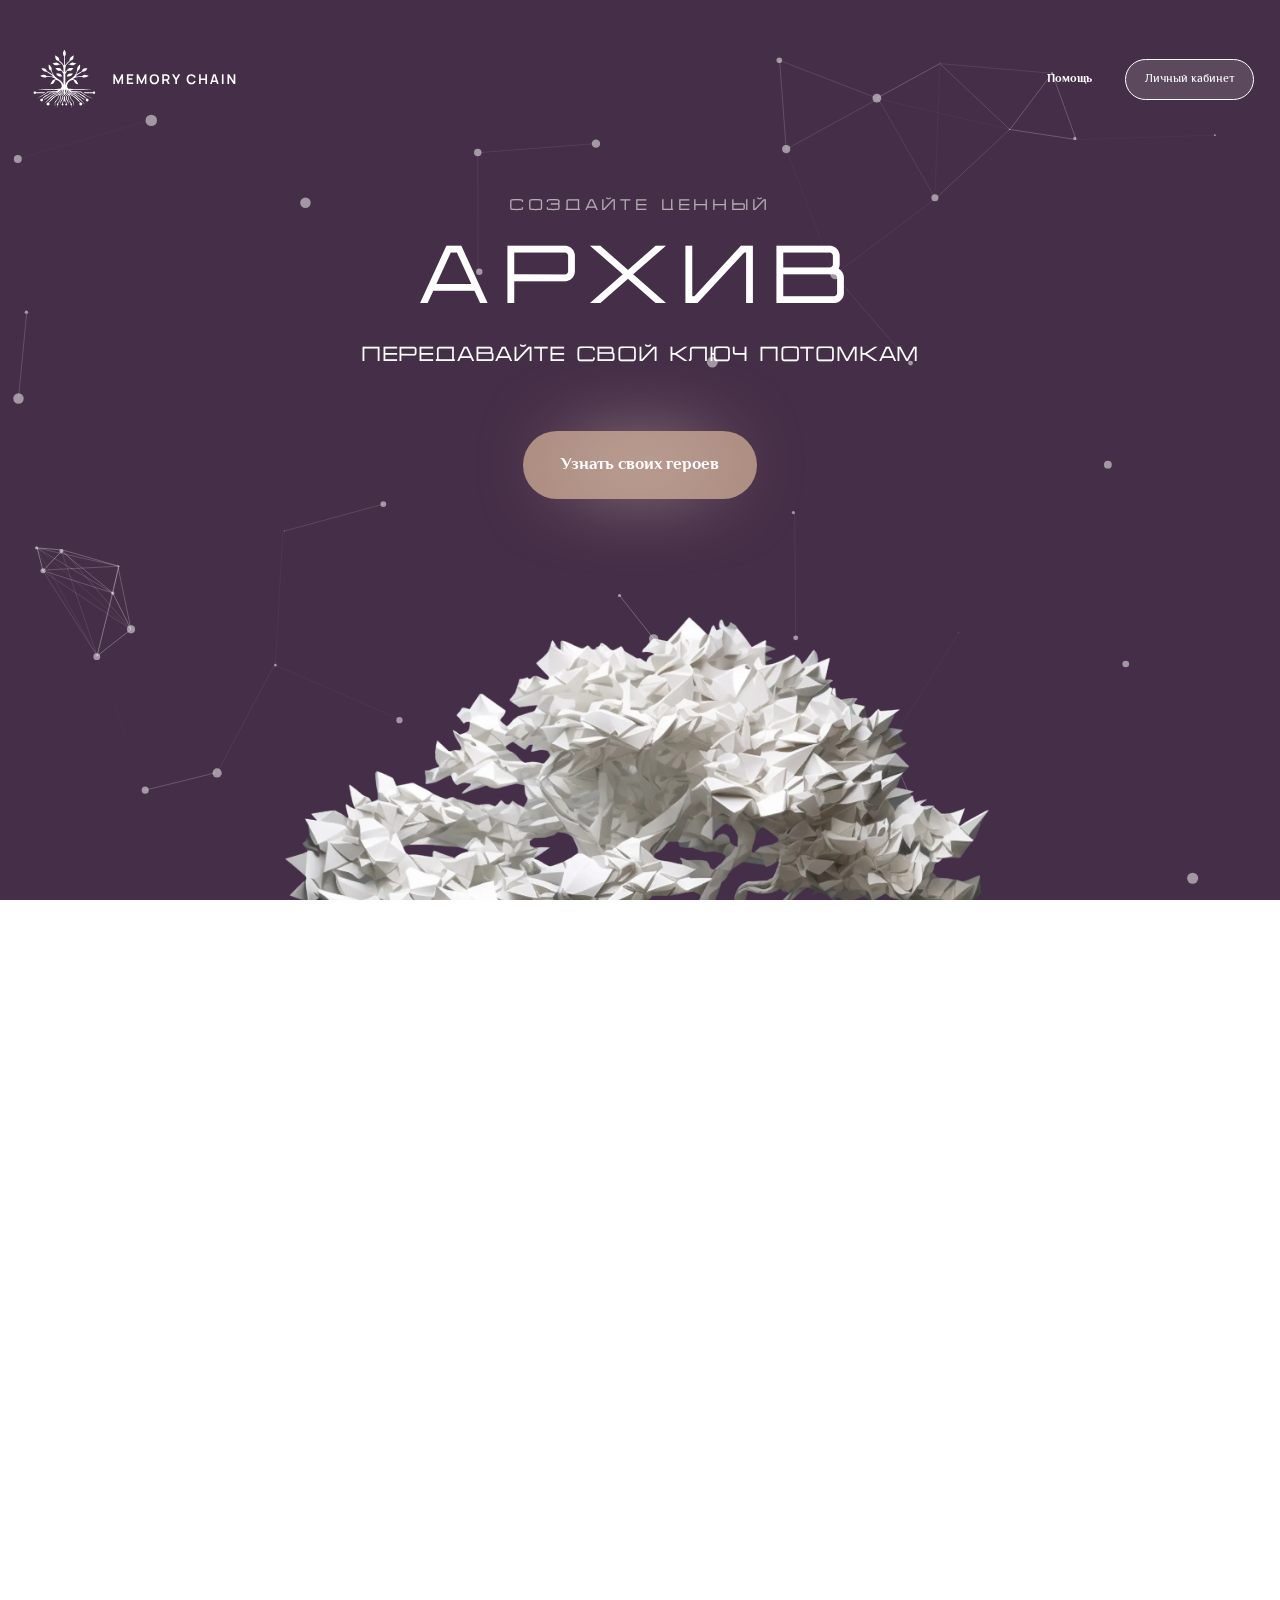
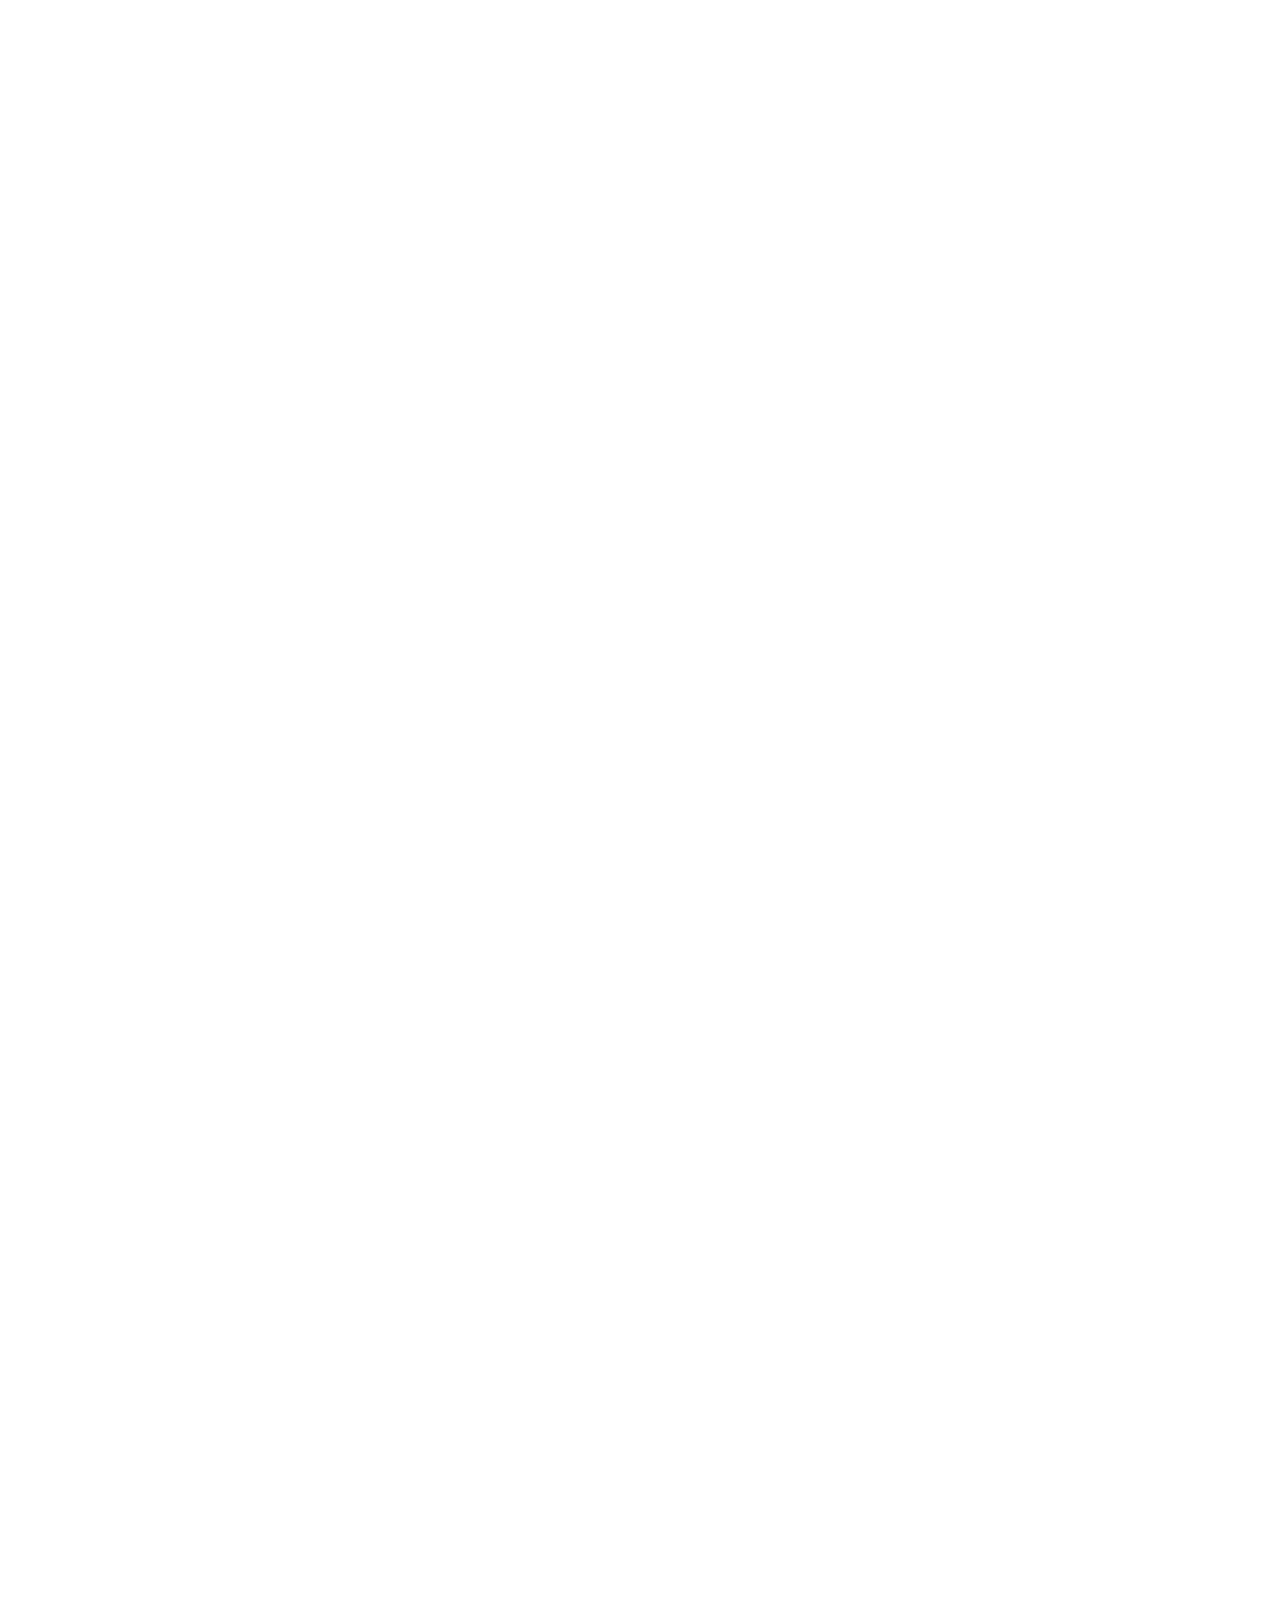
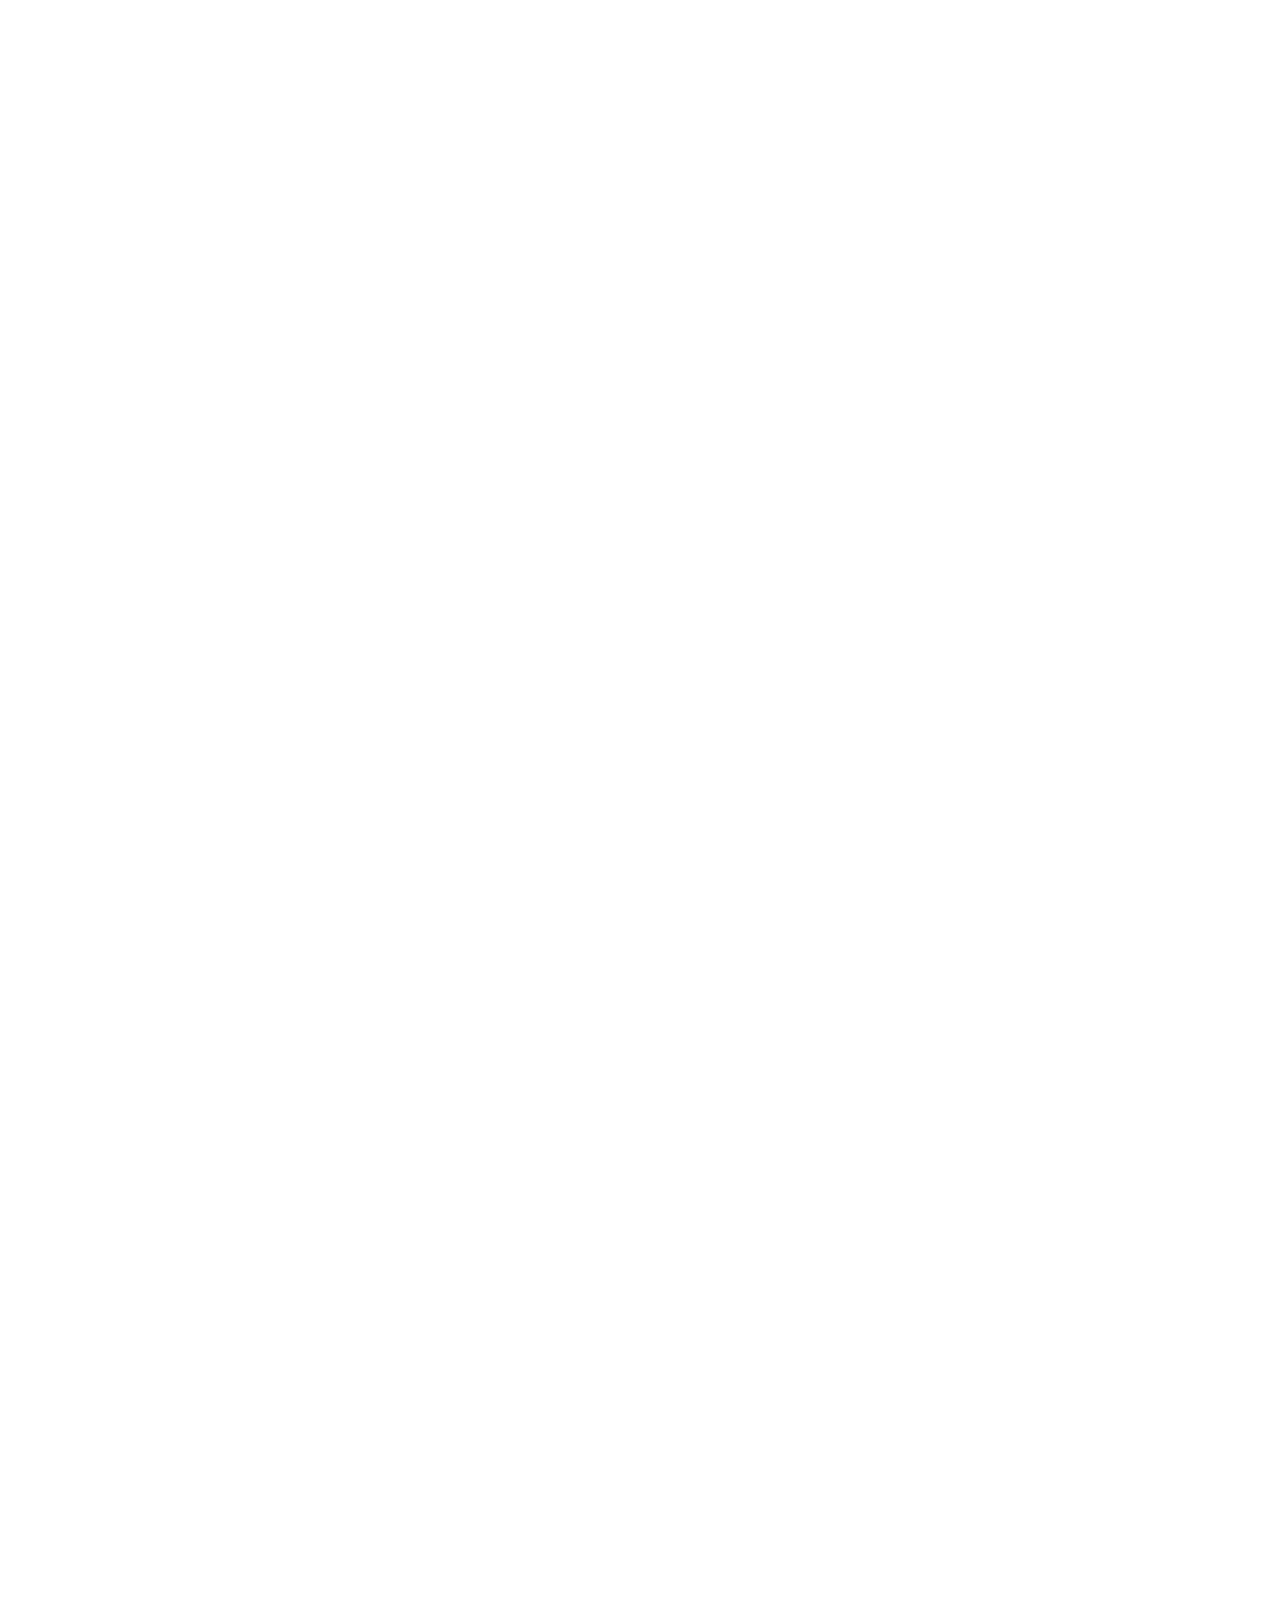
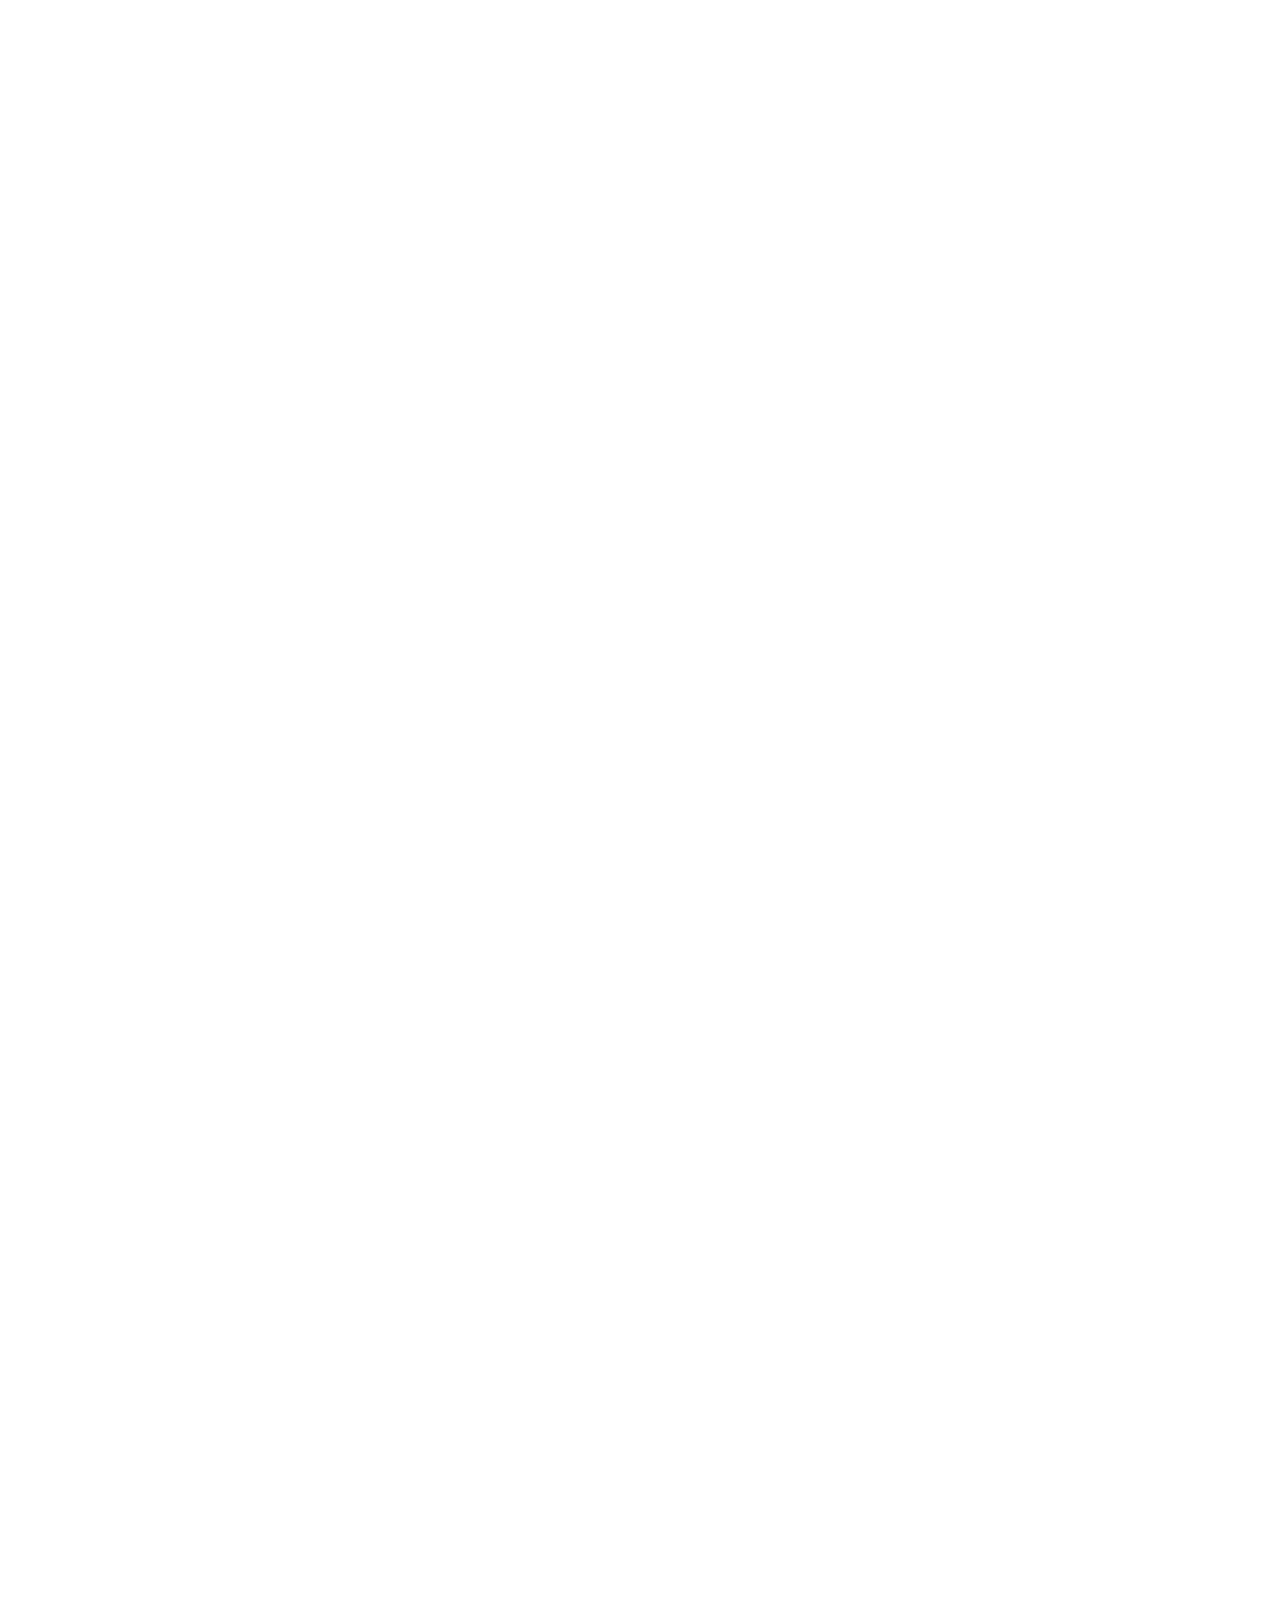
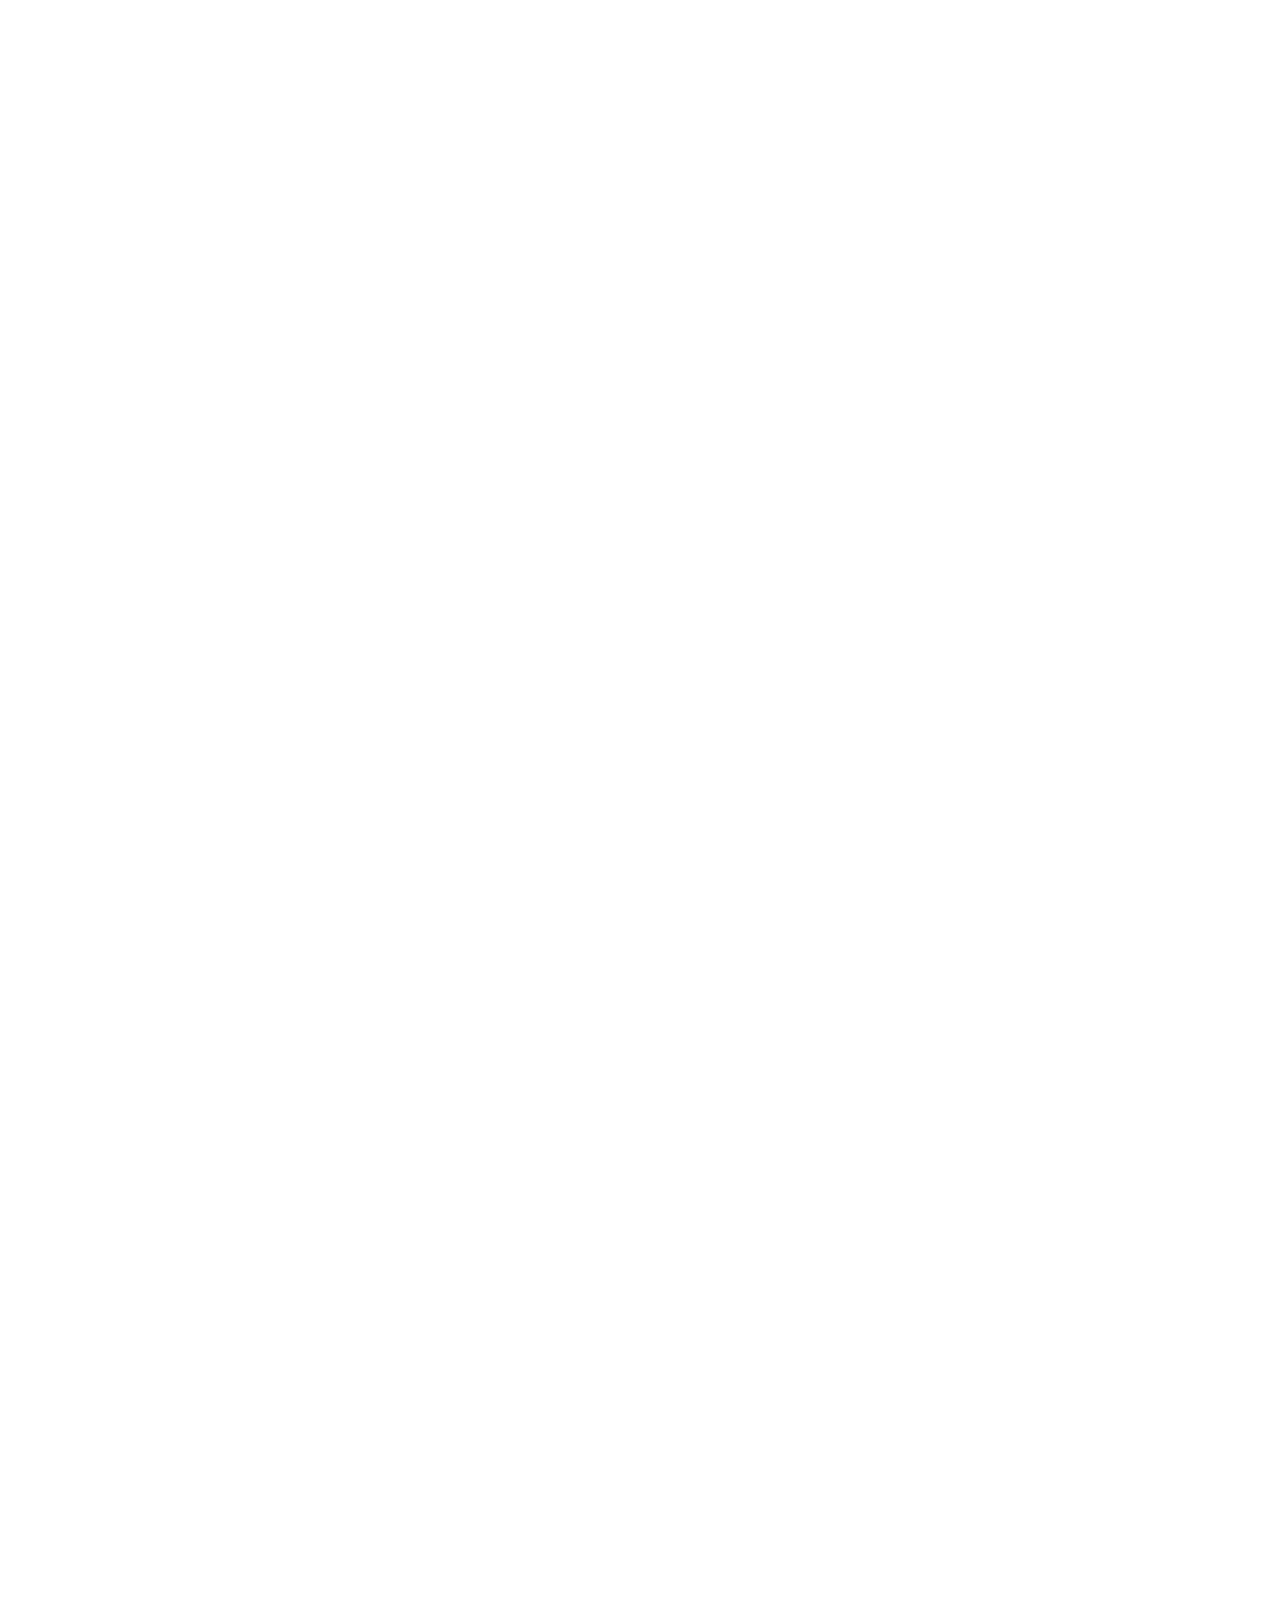
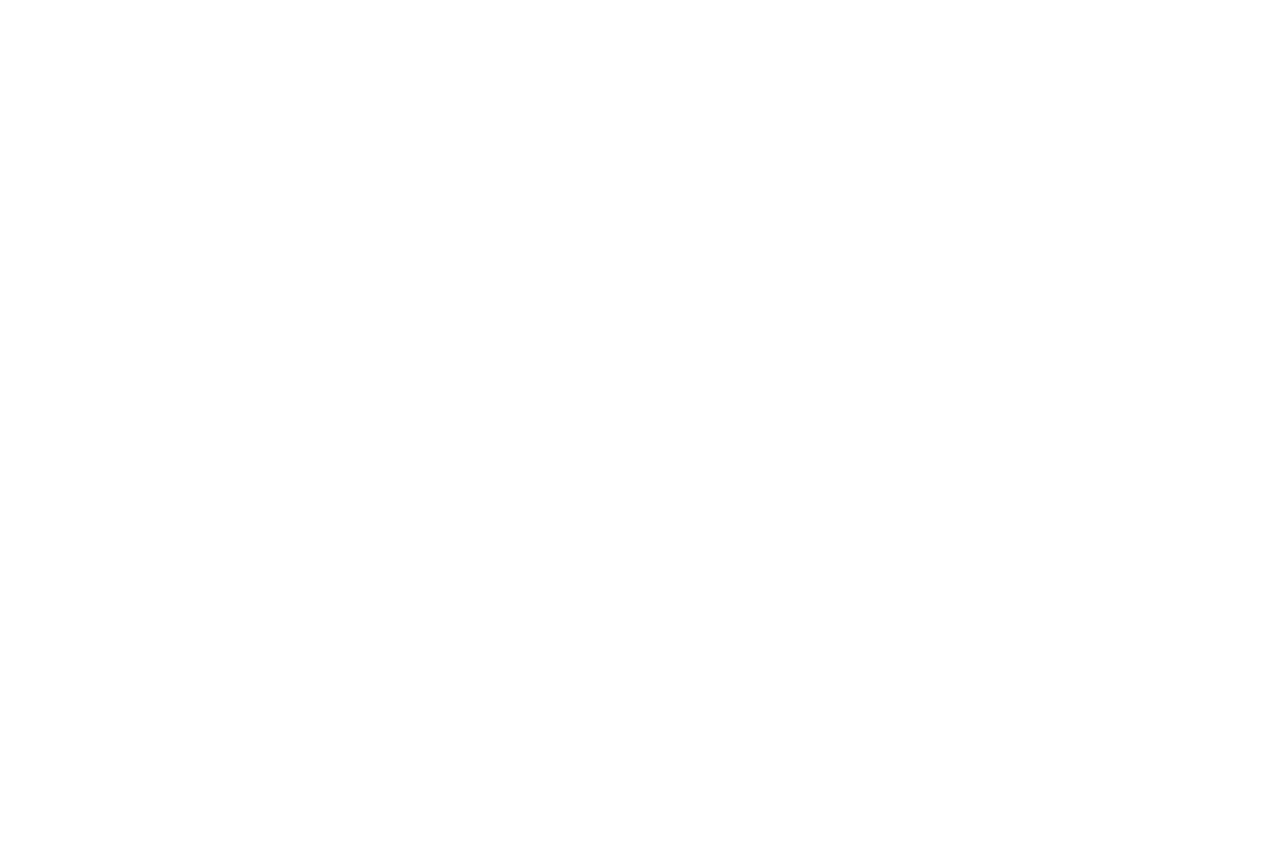
==== commit 4adfb3b8: "fixed bugs" ====
--- a/index.html
+++ b/index.html
@@ -628,7 +628,7 @@
         </footer>
     </div>
 
-    <script src="js/swiper-bundle.min.js"></script>
+    <script src="js/swiper-bundle.js"></script>
     <script src="js/fancybox.umd.js"></script>
     <script src="js/particles.min.js"></script>
     <script src="js/main.min.js"></script>
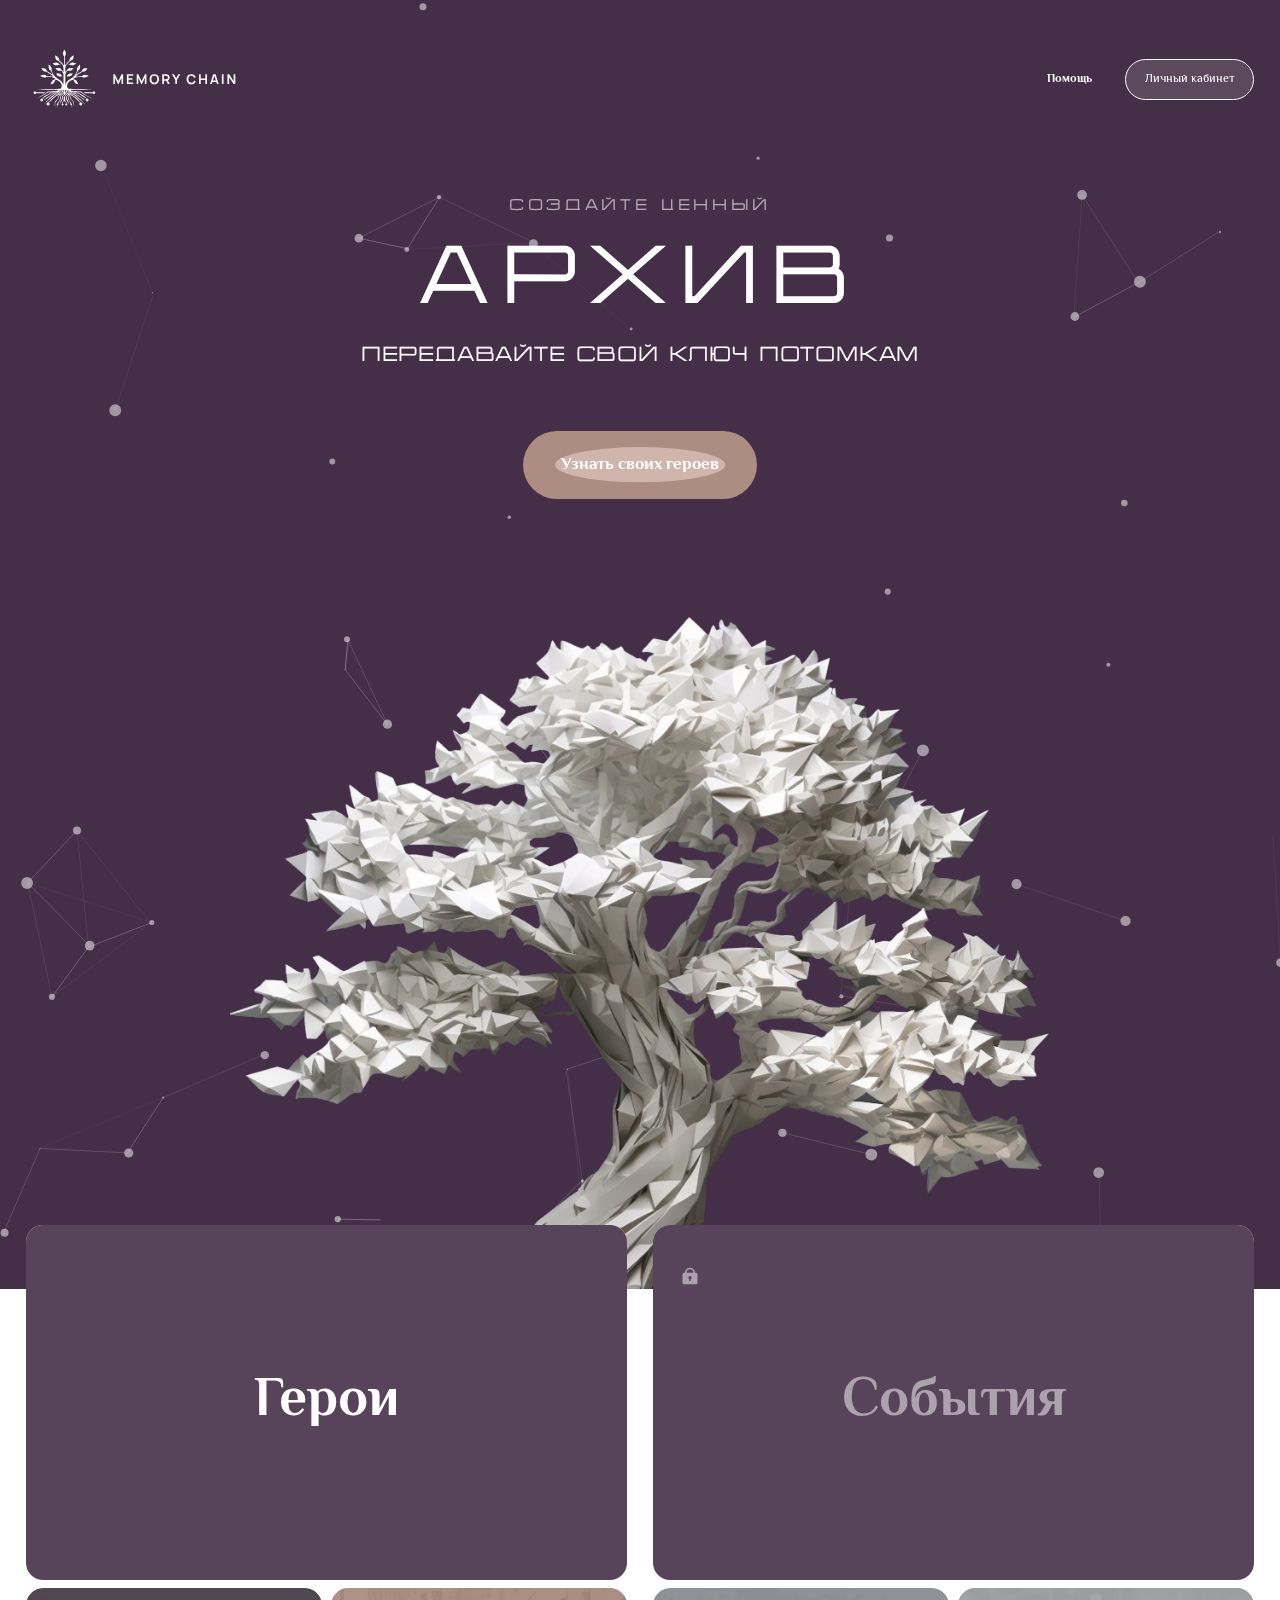
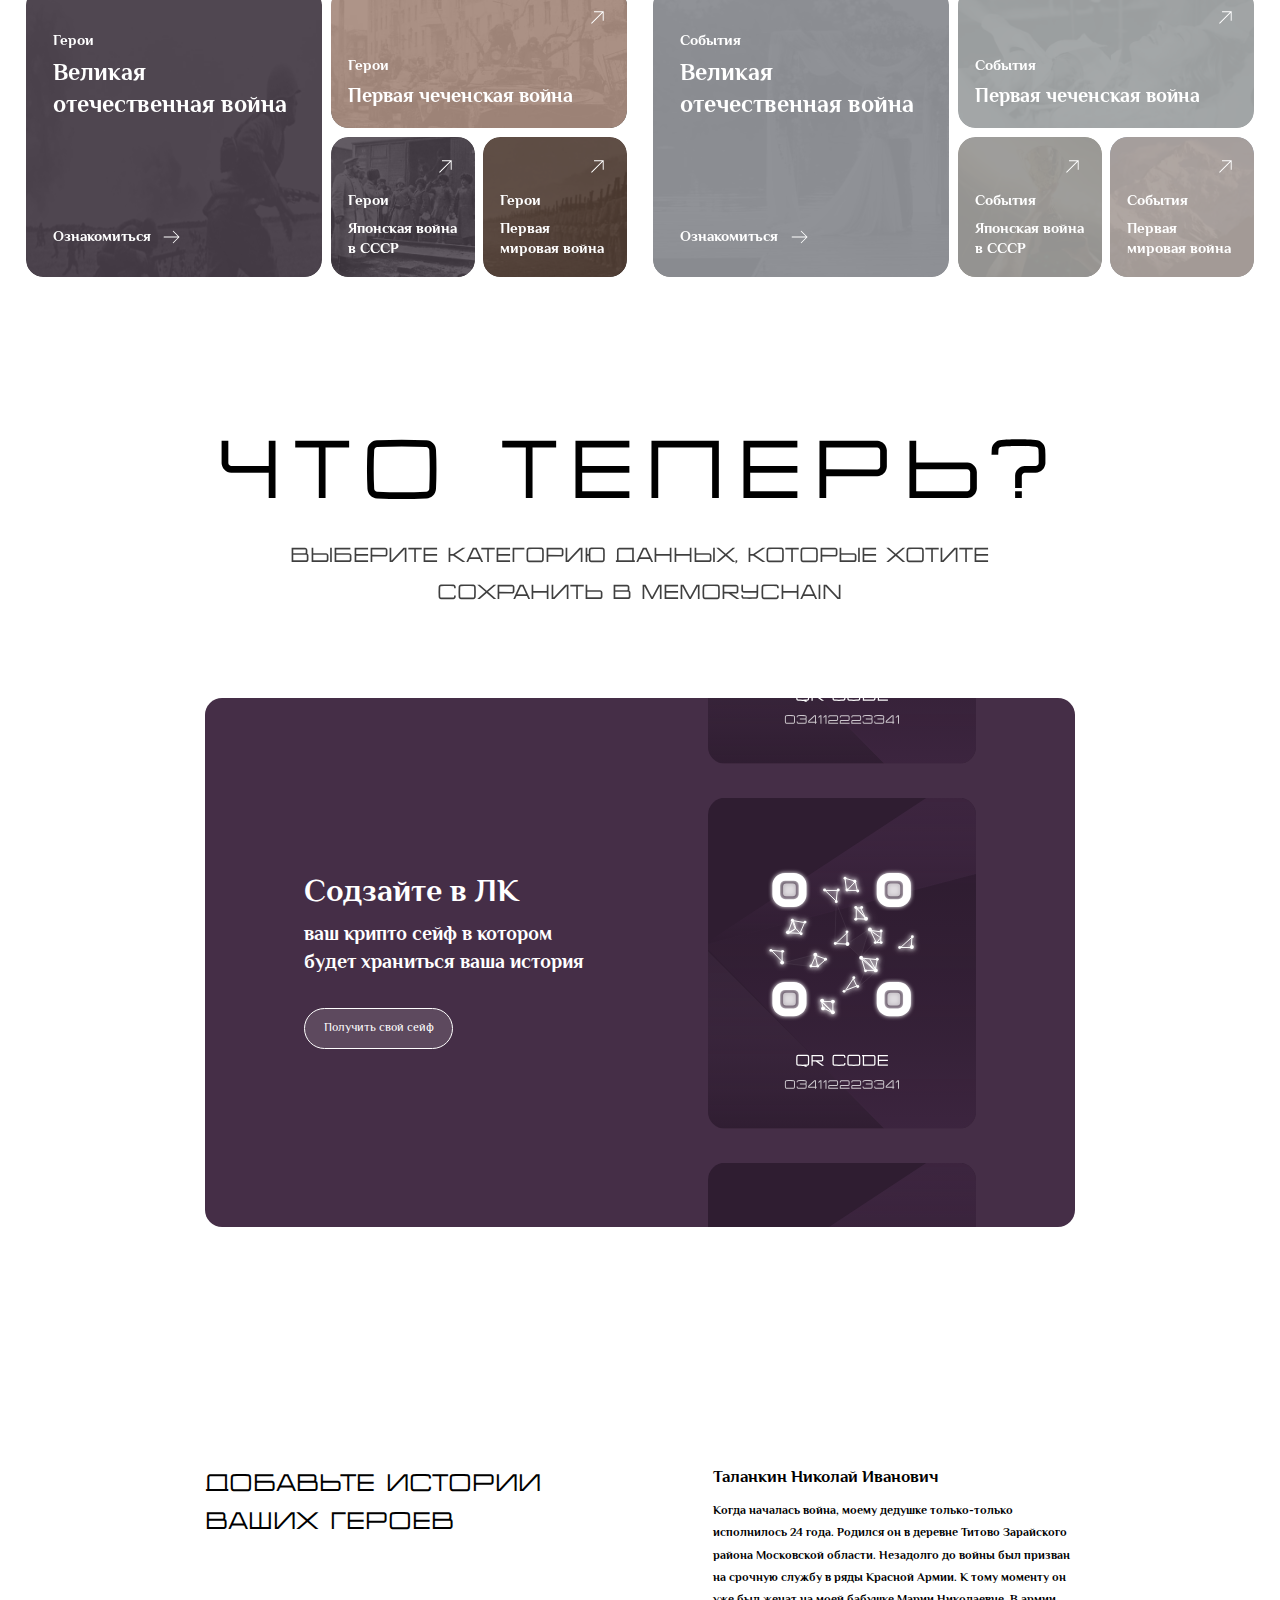
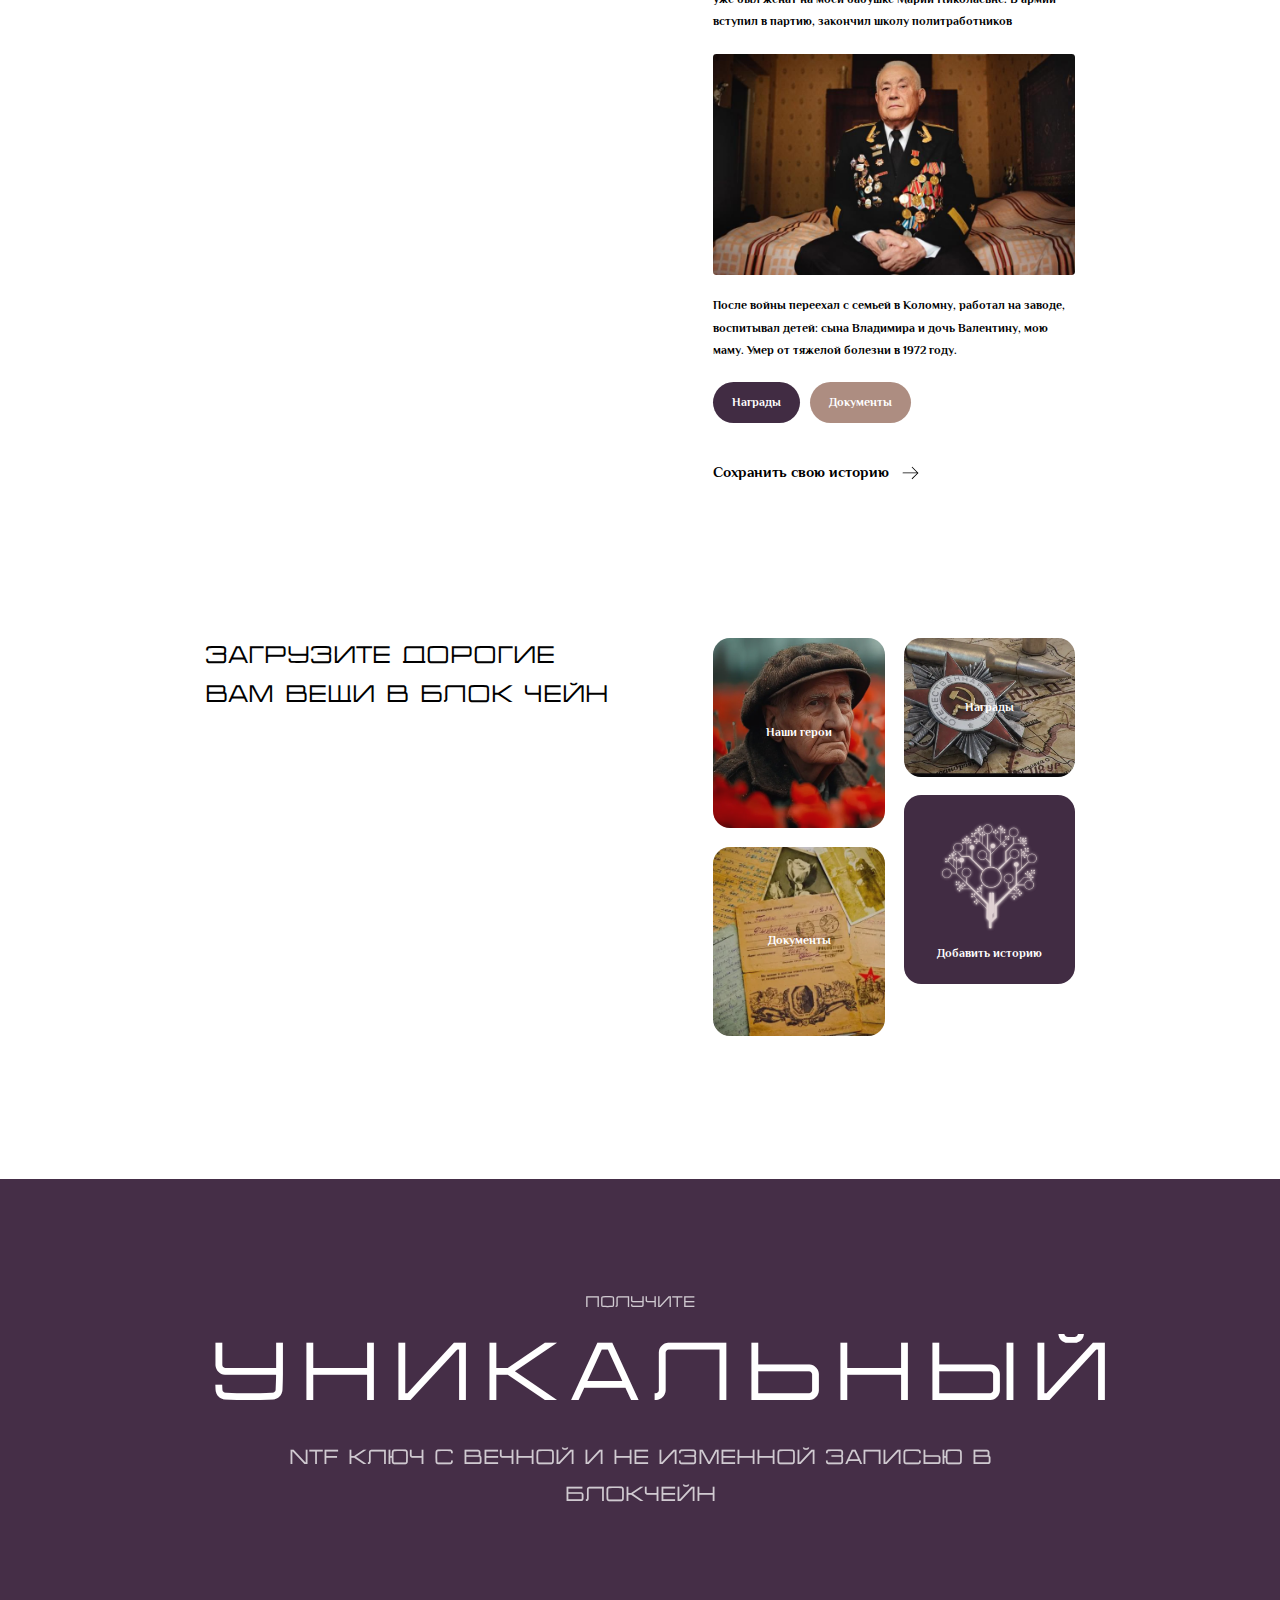
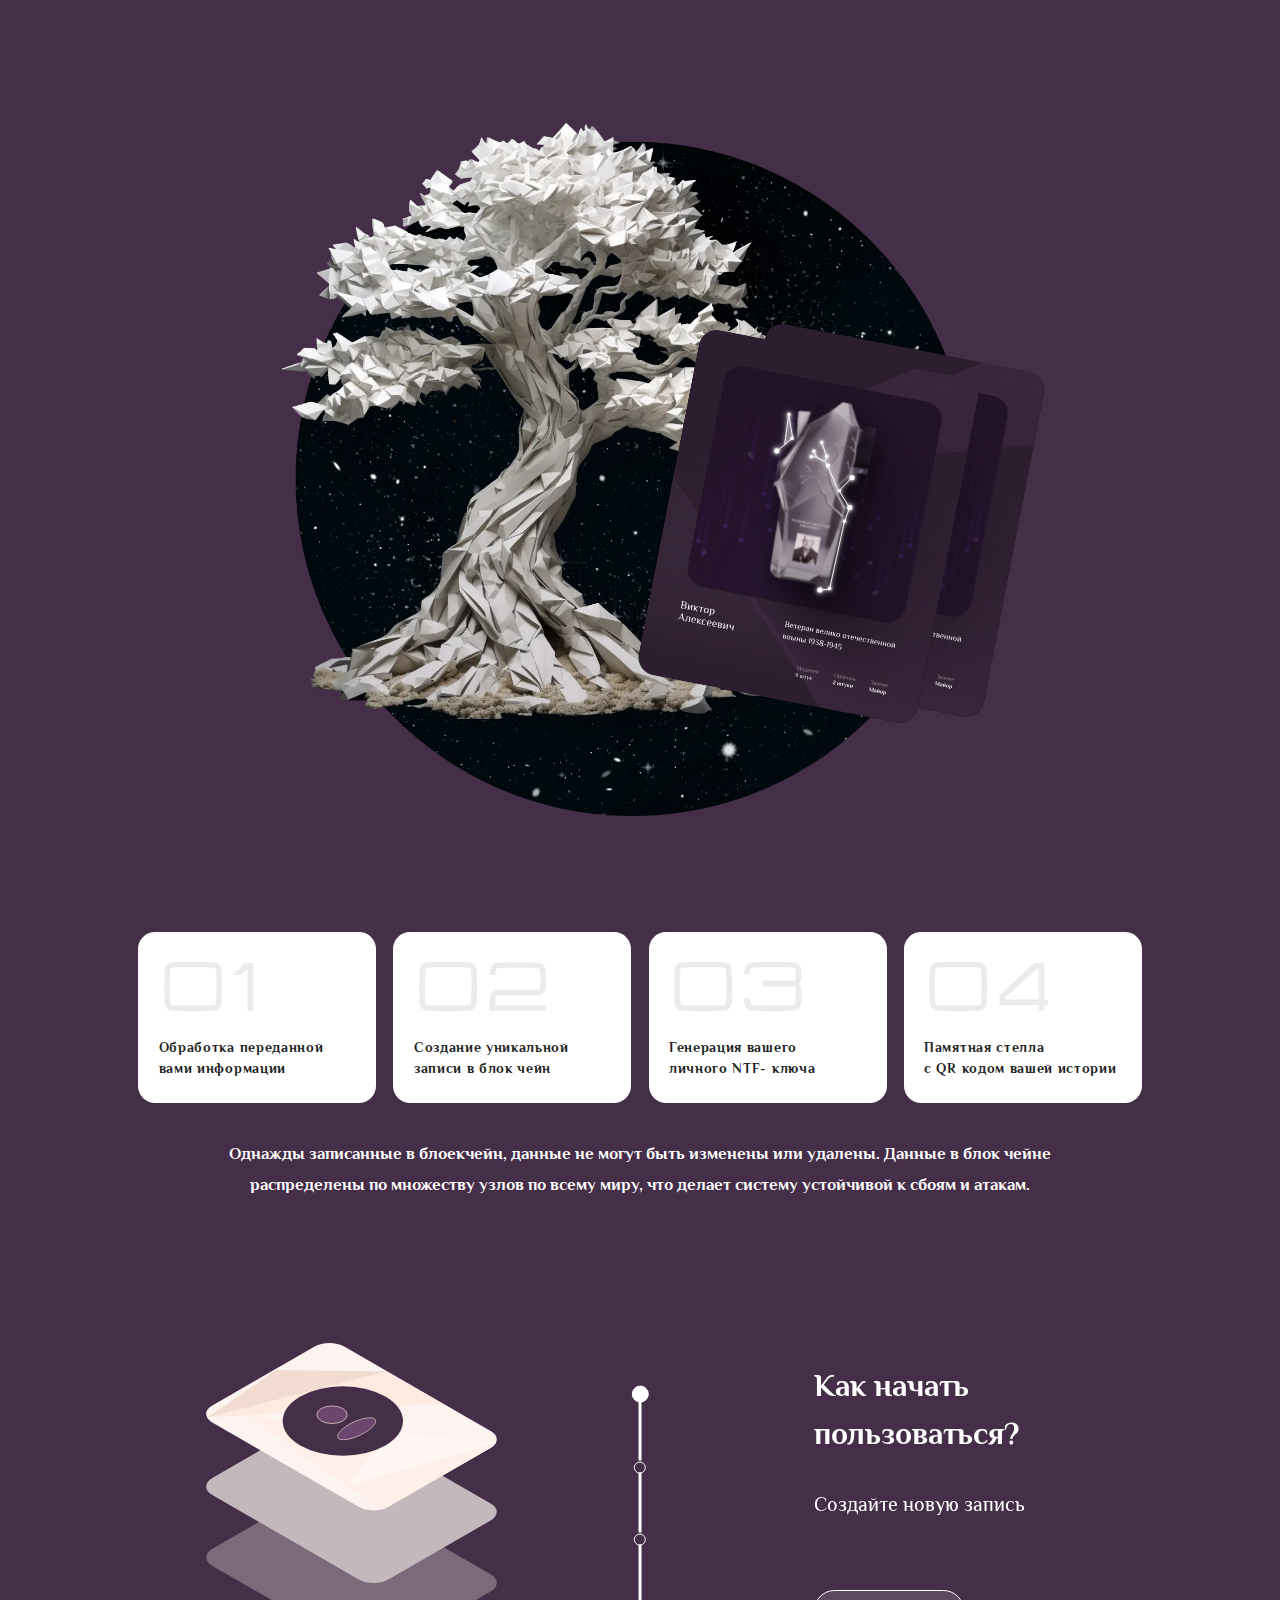
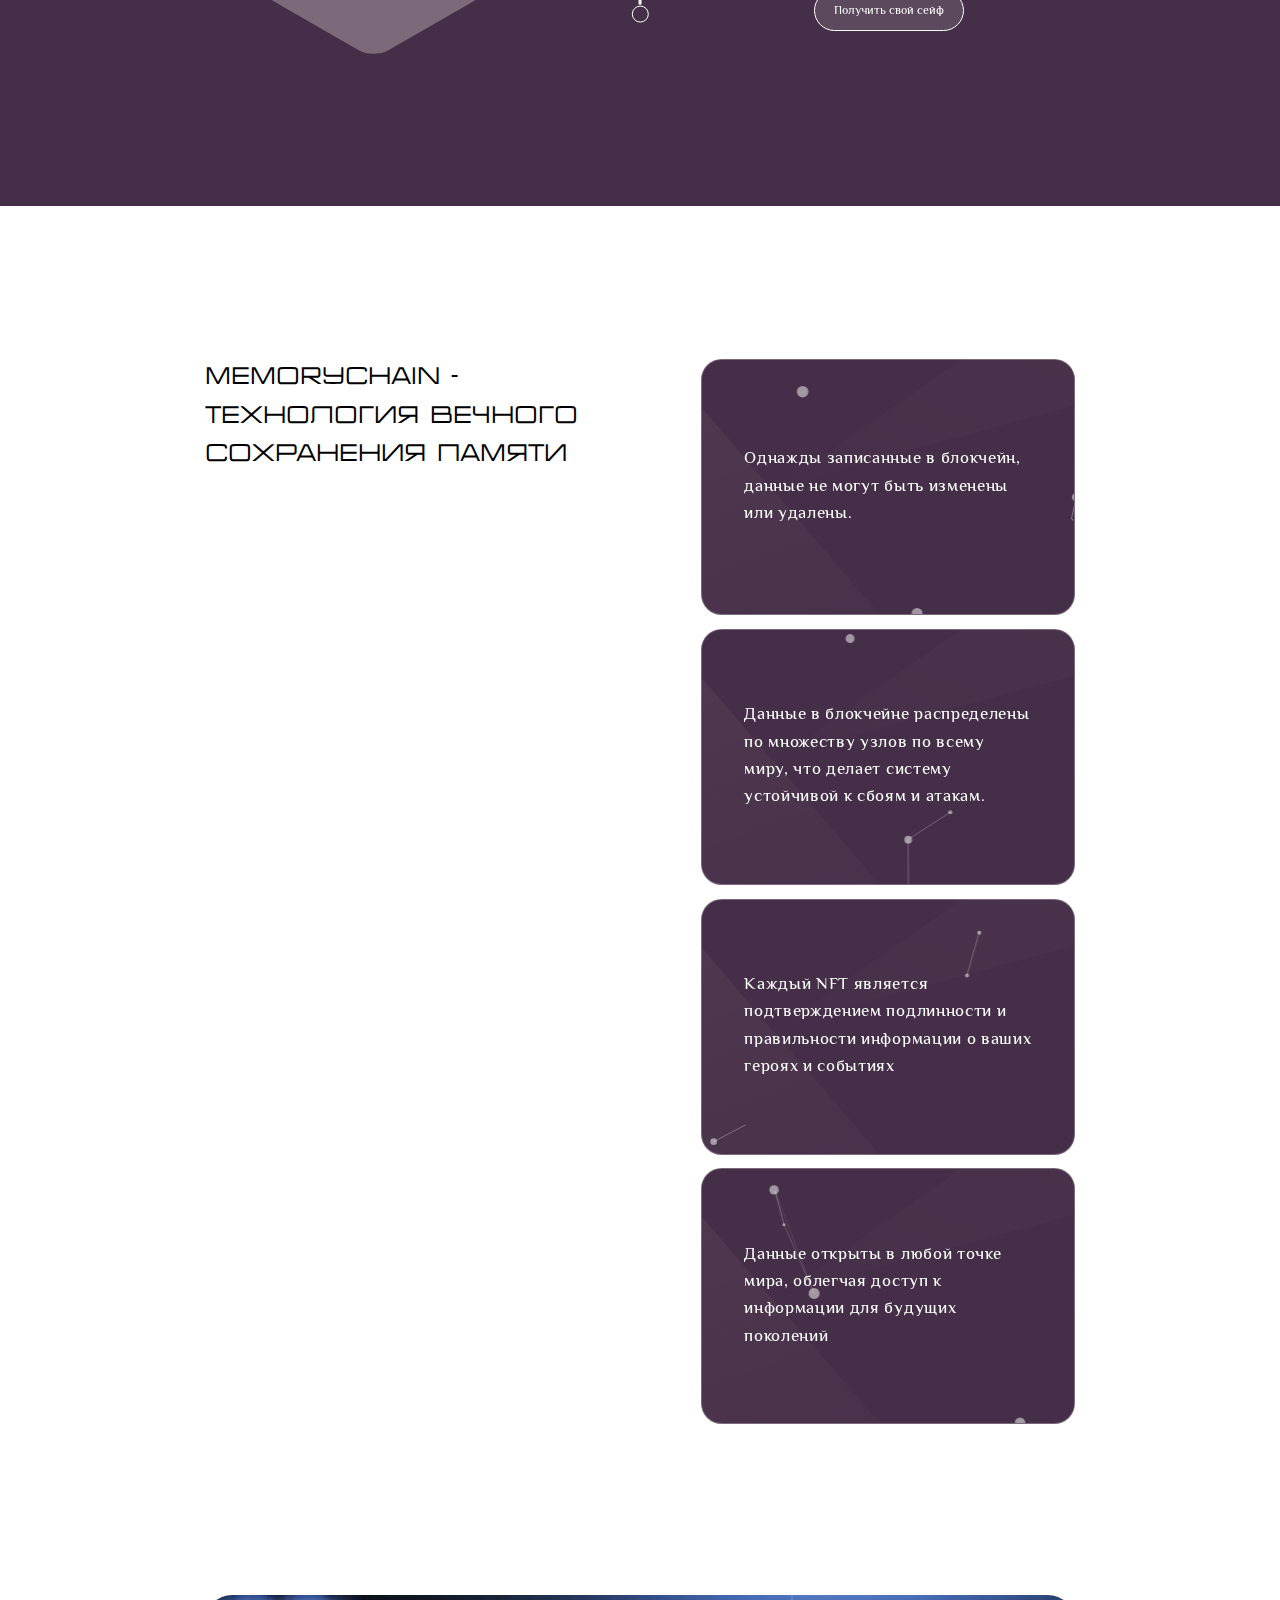
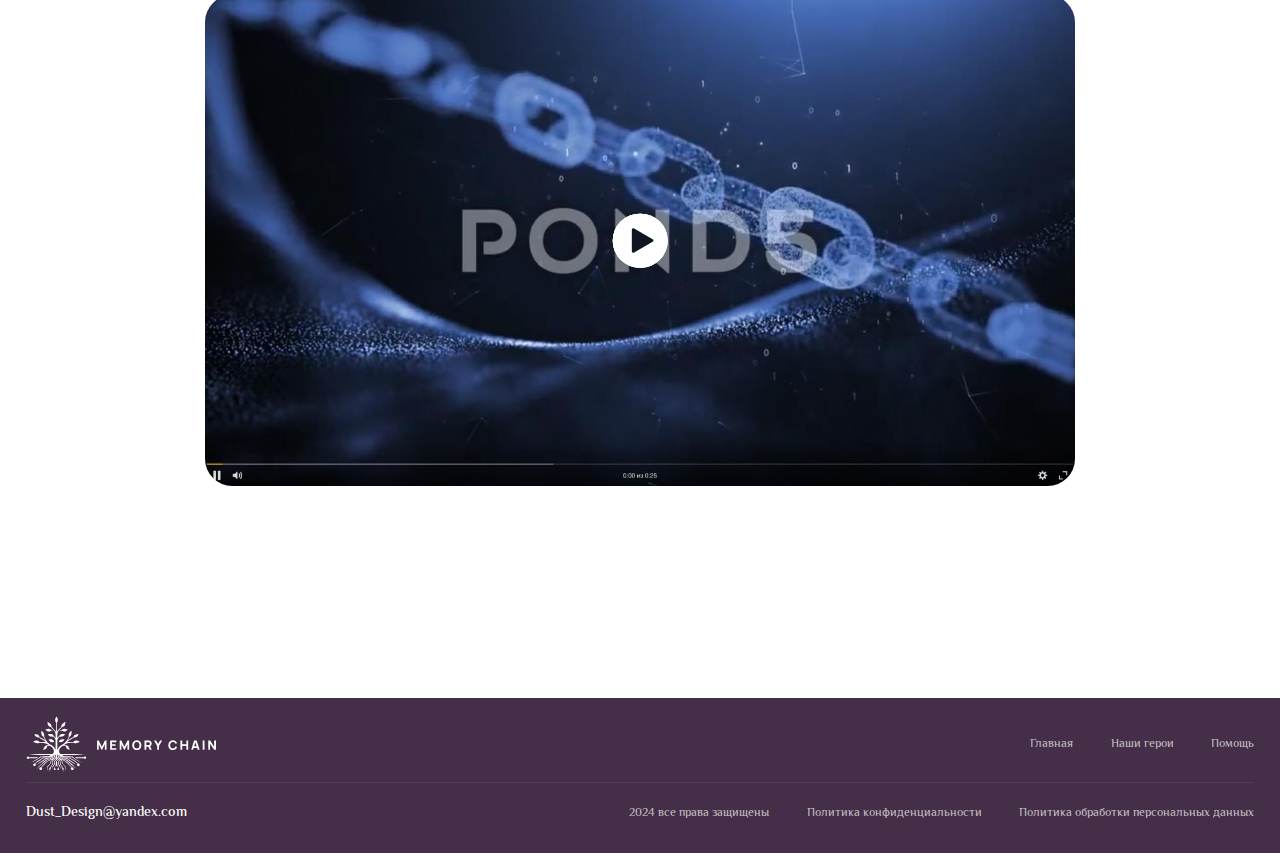
==== commit 098a9685: "fixed bugs" ====
--- a/index.html
+++ b/index.html
@@ -6,7 +6,7 @@
     <meta name="viewport" content="width=device-width, initial-scale=1.0">
     <meta name="description" content="">
     <meta name="keywords" content="">
-    <link rel="stylesheet" href="css/swiper-bundle.min.css">
+    <link rel="stylesheet" href="css/swiper-bundle.css">
     <link rel="stylesheet" href="css/fancybox.css">
     <link rel="stylesheet" href="css/style.min.css">
     <title>Главная</title>
--- a/css/style.min.css
+++ b/css/style.min.css
@@ -1,2 +1,2 @@
-@font-face{font-family:Radiotechnika;src:url(../fonts/Radiotechnika.ttf) format("ttf"),url(../fonts/Radiotechnika.eot) format("eot"),url(../fonts/Radiotechnika.woff) format("woff"),url(../fonts/Radiotechnika.woff2) format("woff2");font-weight:400;font-style:normal;font-display:swap}@font-face{font-family:"El Messiri";src:url(../fonts/ElMessiri-Regular.ttf) format("ttf"),url(../fonts/ElMessiri-Regular.eot) format("eot"),url(../fonts/ElMessiri-Regular.woff) format("woff"),url(../fonts/ElMessiri-Regular.woff2) format("woff2");font-weight:400;font-style:normal;font-display:swap}@font-face{font-family:"El Messiri";src:url(../fonts/ElMessiri-Medium.ttf) format("ttf"),url(../fonts/ElMessiri-Medium.eot) format("eot"),url(../fonts/ElMessiri-Medium.woff) format("woff"),url(../fonts/ElMessiri-Medium.woff2) format("woff2");font-weight:500;font-style:normal;font-display:swap}@font-face{font-family:"El Messiri";src:url(../fonts/ElMessiri-Bold.ttf) format("ttf"),url(../fonts/ElMessiri-Bold.eot) format("eot"),url(../fonts/ElMessiri-Bold.woff) format("woff"),url(../fonts/ElMessiri-Bold.woff2) format("woff2");font-weight:700;font-style:normal;font-display:swap}*,::after,::before{margin:0;padding:0;-webkit-box-sizing:border-box;box-sizing:border-box;-webkit-font-smoothing:antialiased!important;-webkit-tap-highlight-color:transparent;outline:0!important}h1,h2,h3,h4,h5,h6{font-weight:400}a,body,div,form,h1,h2,h3,h4,h5,li,p,ul{margin:0;padding:0;border:0;text-decoration:none;line-height:1}button,input,textarea{outline:0!important;-webkit-transition:.125s;-o-transition:.125s;transition:.125s;font-family:inherit}input:active,input[type=checkbox]:focus,input[type=file]:focus,input[type=radio]:focus,input[type=text]:focus{outline:0!important}::-webkit-input-placeholder{color:#222}::-moz-placeholder{color:#222}:-moz-placeholder{color:#222}:-ms-input-placeholder{color:#222}input::-webkit-inner-spin-button,input::-webkit-outer-spin-button{-webkit-appearance:none;margin:0}input[type=number]{-moz-appearance:textfield}html{height:100%;overflow:auto;width:100%}svg{-ms-flex-negative:0;flex-shrink:0;height:auto}circle,path,rect,svg{-webkit-transition:.3s;-o-transition:.3s;transition:.3s}a{color:inherit;text-decoration:none;-webkit-transition:.3s;-o-transition:.3s;transition:.3s}a:focus,a:hover{text-decoration:none}li,ul{margin:0;padding:0;list-style:none}i{line-height:100%}fieldset{min-width:0;padding:0;margin:0;border:0}button{cursor:pointer;border:none;outline:0;-webkit-box-sizing:border-box;box-sizing:border-box;-webkit-transition:.3s;-o-transition:.3s;transition:.3s;background-color:inherit;font-size:1em}.swiper-button-next,.swiper-button-prev{z-index:2}.swiper-button-next::after,.swiper-button-prev::after{display:none}img{-webkit-user-select:none;-moz-user-select:none;-o-user-select:none;-ms-user-select:none;user-select:none;-ms-flex-negative:0;flex-shrink:0}html.fixed-body{overflow-y:hidden}.wrapper{min-height:100vh;display:-webkit-box;display:-ms-flexbox;display:flex;-webkit-box-orient:vertical;-webkit-box-direction:normal;-ms-flex-direction:column;flex-direction:column;-ms-flex-negative:0;flex-shrink:0}.content{-webkit-box-flex:1;-ms-flex-positive:1;flex-grow:1;display:-webkit-box;display:-ms-flexbox;display:flex;-webkit-box-orient:vertical;-webkit-box-direction:normal;-ms-flex-direction:column;flex-direction:column;width:100%}.m-page{position:fixed;top:0;left:0;height:calc(100 * var(--vh));-webkit-overflow-scrolling:touch;width:calc(100vw - (100vw - 100%));overflow-x:hidden;overflow-y:auto;font-family:"El Messiri",sans-serif;font-weight:400;color:#000;font-size:calc(1500px * (16 / 1500))}@media screen and (max-width:1500px){.m-page{font-size:calc(100vw * (16 / 1500))}}.m-page.fixed-body,.m-page.fixed-body2{overflow-y:hidden;padding-right:var(--scrollWidth)}.container{max-width:1500px;width:100%;margin:0 auto;padding:0 1.875em}a:hover{color:#452e47}@media screen and (max-width:992px){.m-page{font-size:calc(100vw * (16 / 768))}.container{padding:0 1em}}@media screen and (max-width:576px){.m-page{font-size:calc(100vw * (16 / 430))}}.h1{font-size:6em;letter-spacing:.14em;font-family:Radiotechnika,sans-serif;text-transform:uppercase}.h3{font-size:1.75em;line-height:161%;font-family:Radiotechnika,sans-serif}.text24{font-size:1.5em;line-height:120%}.text20{font-size:1.25em;line-height:120%}.text19{font-size:1.1875em;line-height:120%}.text18{font-size:1.125em;line-height:133%}.text17{font-size:1.0625em;line-height:120%}.text16{font-size:1em;line-height:150%}.text15{font-size:.9375em;line-height:120%}.text14{font-size:.875em;line-height:120%}.text13{font-size:.8125em;line-height:120%}.text12{font-size:.75em;line-height:120%}.text11{font-size:.6875em;line-height:120%}.text10{font-size:.625em;line-height:120%}.extra-bold-text{font-weight:800}.bold-text{font-weight:700}.semi-bold-text{font-weight:600}.medium-text{font-weight:500}.regular-text{font-weight:400}.light-text{font-weight:300}.font2{font-family:Radiotechnika,sans-serif}.caps-text{text-transform:uppercase}.text-center{text-align:center}@media screen and (max-width:992px){.h1{font-size:3.5em}.h3{font-size:1.5em;line-height:187%}.text20-tablet{font-size:1.25em}.text19-tablet{font-size:1.1875em}.text18-tablet{font-size:1.125em}.text17-tablet{font-size:1.0625em}.text16-tablet{font-size:1em}.text15-tablet{font-size:.9375em}.text14-tablet{font-size:.875em}.text13-tablet{font-size:.8125em}.text12-tablet{font-size:.75em}.text11-tablet{font-size:.6875em}.text10-tablet{font-size:.625em}}.m-btn{display:-webkit-box;display:-ms-flexbox;display:flex;-webkit-box-align:center;-ms-flex-align:center;align-items:center;-webkit-box-pack:center;-ms-flex-pack:center;justify-content:center;-webkit-transition:.225s ease-out;-o-transition:.225s ease-out;transition:.225s ease-out;padding:0 2.75em;height:5em;border-radius:31.25em;font-weight:700}.m-btn:focus{-webkit-box-shadow:none;box-shadow:none}.m-btn span{font-size:1.25em}.m-btn-brown{background-color:#ad8d81;color:#fff;position:relative}.m-btn-brown._no-shadow:before{display:none}.m-btn-brown:before{content:'';position:absolute;top:50%;left:50%;-webkit-transform:translate(-50%,-50%);-ms-transform:translate(-50%,-50%);transform:translate(-50%,-50%);background-image:url(../img/btn-ellipse.svg);width:12.5em;height:2.6875em;background-size:100% auto;background-repeat:no-repeat;background-position:center;-webkit-filter:blur(40px);filter:blur(40px);pointer-events:none;-webkit-transition:.3s;-o-transition:.3s;transition:.3s}.m-btn-brown span{position:relative;z-index:2}.m-btn-brown:hover:before{-webkit-filter:blur(28px);filter:blur(28px)}.m-btn-brown:active{background-color:rgba(173,141,129,.7)}.m-btn-brown:active:before{-webkit-filter:blur(40px);filter:blur(40px)}.m-btn-brown:disabled{background-color:rgba(173,141,129,.25);color:rgba(255,255,255,.4)}.m-btn-brown:disabled:before{opacity:0}.m-btn-white-outline{font-weight:400;border:1px solid #fff;background:rgba(243,239,236,.14);color:#fff}.m-btn-white-outline:hover{background:rgba(243,239,236,.36);color:#fff}.m-btn-white-outline:active{background:rgba(243,239,236,.14);color:#fff}.m-btn-white-outline:disabled{border-color:rgba(255,255,255,.25);color:rgba(255,255,255,.4)}.m-btn-purple{background-color:#412c43;color:#fff}.m-btn-purple:hover{background-color:#5a3e5c;color:#fff}.m-btn-purple:active{background-color:#412c43;color:#fff}.m-btn-purple:disabled{background-color:rgba(65,44,67,.25);color:rgba(255,255,255,.4)}.m-btn-text-white{color:#fff}.m-btn-text-white:hover{color:#ad8d81}@media screen and (max-width:992px){.m-btn{height:4em;padding:0 2.125em}.m-btn span{font-size:1em}}.m-btn-medium{padding:0 1.375em;height:3em}.m-btn-medium span{font-size:.875em}.fg{position:relative;margin:0}.fg label{display:block;font-size:.9375em;line-height:140%;margin-bottom:.375em}.fg label span{color:#452e47}.fg .nice-select,.fg input,.fg textarea{border-radius:.1875em;border:1px solid #dadedf;padding:0 1.25em;height:3.6875em;width:100%;font-size:1em;background-color:transparent;color:#000}.fg .nice-select::-webkit-input-placeholder,.fg input::-webkit-input-placeholder,.fg textarea::-webkit-input-placeholder{color:#929798}.fg .nice-select::-moz-placeholder,.fg input::-moz-placeholder,.fg textarea::-moz-placeholder{color:#929798}.fg .nice-select:-ms-input-placeholder,.fg input:-ms-input-placeholder,.fg textarea:-ms-input-placeholder{color:#929798}.fg .nice-select::-ms-input-placeholder,.fg input::-ms-input-placeholder,.fg textarea::-ms-input-placeholder{color:#929798}.fg .nice-select::placeholder,.fg input::placeholder,.fg textarea::placeholder{color:#929798}.fg .nice-select:focus,.fg input:focus,.fg textarea:focus{border-color:#9ca0a0;-webkit-box-shadow:0 .25em .4375em 0 rgba(47,63,67,.03),0 .25em .3125em 0 rgba(0,0,0,.02) inset;box-shadow:0 .25em .4375em 0 rgba(47,63,67,.03),0 .25em .3125em 0 rgba(0,0,0,.02) inset}.fg .nice-select:disabled,.fg input:disabled,.fg textarea:disabled{pointer-events:none;background:#f6f6f6!important;color:rgba(0,0,0,.4)}.fg textarea{padding-top:1.19em;padding-bottom:1.19em;height:13.0625em;resize:vertical}.fg__field{position:relative}.fg .nice-select{display:-webkit-box;display:-ms-flexbox;display:flex;-webkit-box-align:center;-ms-flex-align:center;align-items:center;-webkit-box-pack:justify;-ms-flex-pack:justify;justify-content:space-between;border-radius:.1875em;white-space:nowrap;height:3.6875em;padding:0 0 0 1.25em}.fg .nice-select.disabled{pointer-events:none;background:#f6f6f6!important}.fg .nice-select.disabled .current{opacity:.4}.fg .nice-select.open{border-bottom-left-radius:0;border-bottom-right-radius:0}.fg .nice-select:focus{border:1px solid #000}.fg .nice-select:before{content:'';-webkit-box-ordinal-group:4;-ms-flex-order:3;order:3;border-left:#000;-ms-flex-negative:0;flex-shrink:0;width:3.6875em;height:3.6875em;background-image:url(../img/select-arrow.svg);background-size:.5em auto;background-repeat:no-repeat;background-position:center;margin-left:1em}.fg .nice-select .current{font-size:1em;line-height:157%}.fg .nice-select .list{margin-top:-1px;border-radius:0 0 .1875em .1875em;width:calc(100% + 2px);left:-1px;border:1px solid #000;background:#fff;-webkit-box-shadow:none;box-shadow:none;max-height:14.875em;overflow-y:auto;z-index:5}.fg .nice-select .list::-webkit-scrollbar{width:.1875em;height:.1875em}.fg .nice-select .list::-webkit-scrollbar-track{background:0 0;border-radius:0}.fg .nice-select .list::-webkit-scrollbar-thumb{background:#000}.fg .nice-select .option{height:3.6875em;font-size:1em;line-height:157%;padding:.5em 1.25em;display:-webkit-box;display:-ms-flexbox;display:flex;-webkit-box-align:center;-ms-flex-align:center;align-items:center;color:#2b2b2b;border:none;border-bottom:1px solid #000}.fg .nice-select .option:last-child{border-bottom:none}.fg .nice-select .option.disabled{display:none}.fg .nice-select .option.focus,.fg .nice-select .option.selected.focus,.fg .nice-select .option:hover{background-color:#452e47;border-color:#452e47;font-weight:400;color:#fff}.fg._error input,.fg._error textarea{border-color:#452e47;color:#452e47}.fg._error input::-webkit-input-placeholder,.fg._error textarea::-webkit-input-placeholder{color:#452e47}.fg._error input::-moz-placeholder,.fg._error textarea::-moz-placeholder{color:#452e47}.fg._error input:-ms-input-placeholder,.fg._error textarea:-ms-input-placeholder{color:#452e47}.fg._error input::-ms-input-placeholder,.fg._error textarea::-ms-input-placeholder{color:#452e47}.fg._error input::placeholder,.fg._error textarea::placeholder{color:#452e47}.fg._error .fg__error-text{display:block}.fg__error-text{margin-top:.375em;color:#452e47;display:none}.pass-toggle{position:absolute;bottom:1em;right:1.25em;width:1.25em;height:1.6875em;display:-webkit-box;display:-ms-flexbox;display:flex;-webkit-box-align:center;-ms-flex-align:center;align-items:center;-webkit-box-pack:center;-ms-flex-pack:center;justify-content:center}.pass-toggle svg{width:100%;height:auto}.pass-toggle._active g{opacity:1}.m-check,.m-radio{position:relative}.m-check input,.m-radio input{position:absolute;opacity:0;width:100%;height:100%;left:0;top:0;z-index:2;cursor:pointer}.m-check label,.m-radio label{position:relative;cursor:pointer;display:block;padding-left:2.125em;min-height:1.25em;padding-top:.0625em}.m-check label span,.m-radio label span{font-size:.8125em;line-height:140%}.m-check label:after,.m-check label:before,.m-radio label:after,.m-radio label:before{pointer-events:none}.m-check label:before,.m-radio label:before{content:'';position:absolute;z-index:1;left:0;top:0;border:1px solid #dadedf;width:1.25em;height:1.25em;background-size:0 auto;background-repeat:no-repeat;background-position:center;-webkit-transition:none;-o-transition:none;transition:none}.m-check label a,.m-radio label a{text-decoration:underline;position:relative;z-index:2}.m-check._big label,.m-radio._big label{padding-top:0}.m-check._big label span,.m-radio._big label span{font-size:1em;line-height:140%}.m-check._gray label,.m-radio._gray label{color:#6b6e72}.m-check._error input:not(:checked)~label:before,.m-radio._error input:not(:checked)~label:before{border-color:#ff1515}.m-check input:checked+label::before{background-color:#452e47;border-color:#452e47;background-size:.75em auto}.m-check label:before{border-radius:.1875em;background-image:url(../img/check2.svg)}.m-check._gray label{color:#787878}.m-radio input:checked~label:before{border:none;background-size:100% auto}.m-radio label:before{border-radius:50%;background-image:url(../img/radio.svg)}.m-radio label span{display:block;line-height:157%;color:#5b626c;margin-top:.125em}.cartcalc{max-width:100%;width:7.5625rem;display:grid;grid-template-columns:2.1875em calc(100% - 2.1875em * 2) 2.1875em;border:1px solid #e9edf2;height:3.125em}.cartcalc button,.cartcalc input{height:100%;width:100%;min-height:100%}.cartcalc input{border:none;border-left:1px solid #e9edf2;border-right:1px solid #e9edf2;color:#000;font-weight:500;font-size:1em;text-align:center}.cartcalc svg{width:.5em;height:auto}.cartcalc button{display:-webkit-box;display:-ms-flexbox;display:flex;-webkit-box-align:center;-ms-flex-align:center;align-items:center;-webkit-box-pack:center;-ms-flex-pack:center;justify-content:center}.cartcalc button:hover{background-color:#e6e6ec}.pagination{margin-top:3.75em}.pagination__items{display:-webkit-box;display:-ms-flexbox;display:flex;-webkit-box-pack:center;-ms-flex-pack:center;justify-content:center}.pagination__item{height:3.625em;min-width:3.625em;padding:0 1.25em;border-radius:.25em;border:1px solid #000;display:-webkit-box;display:-ms-flexbox;display:flex;-webkit-box-align:center;-ms-flex-align:center;align-items:center;-webkit-box-pack:center;-ms-flex-pack:center;justify-content:center;margin:0 .3125em;font-weight:500}.pagination__item svg{width:1.0625em;height:auto}.pagination__item._active{pointer-events:none}.pagination__item._active,.pagination__item:hover{color:#fff;background-color:#000;border-color:#000}.pagination__item._active path,.pagination__item:hover path{fill:#fff}.pagination__item._btn{padding:0 1.5em}@media screen and (max-width:992px){.pagination{margin-top:1.875em}}@media screen and (max-width:576px){.text14-mob{font-size:.875em}.pagination{margin-top:1.56em}.pagination ._hide-tablet{display:none}.pagination ._btn{width:2.8125em;padding:0}.pagination__item{height:2.8125em;min-width:2.8125em;padding:0 .875em}.pagination__item span{font-size:.875em}}.tabs{display:-webkit-box;display:-ms-flexbox;display:flex}.tab{height:3.5625em;padding:0 1.56em;display:-webkit-box;display:-ms-flexbox;display:flex;-webkit-box-align:center;-ms-flex-align:center;align-items:center;position:relative;text-transform:uppercase;font-weight:700;color:rgba(0,0,0,.8);-webkit-transition:.3s;-o-transition:.3s;transition:.3s}.tab:not(:last-child){margin:0 .94em 0 0}.tab:before{content:'';position:absolute;width:100%;height:2px;left:0;bottom:0;background-color:#452e47;opacity:0;-webkit-transition:inherit;-o-transition:inherit;transition:inherit}.tab span{font-size:.875em;line-height:120%}.tab:hover{background:#fbfbfb;cursor:pointer}.tab._active{background:#fbfbfb;pointer-events:none}.tab._active:before{opacity:1}.tab-content{display:none}.tab-content._active{display:block}.grid{display:grid;gap:1.25em;grid-template-columns:100%}.grid2{grid-template-columns:repeat(2,calc(50% - .5em))}.grid3{grid-template-columns:repeat(3,calc(100% / 3 - 2.5em / 3))}.grid4,.grid5{grid-template-columns:repeat(4,calc(25% - 3.75em / 4))}@media screen and (max-width:992px){.grid-tablet{grid-template-columns:100%}.grid-tablet2{grid-template-columns:repeat(2,calc(50% - .625em))}}.m-backdrop{position:relative}.m-backdrop:after{content:'';position:absolute;top:0;left:0;width:100%;height:100%;background:rgba(0,0,0,.1);pointer-events:none;border-radius:inherit}._scale-img{overflow:hidden}._scale-img:hover img{-webkit-transform:scale(1.05);-ms-transform:scale(1.05);transform:scale(1.05)}._scale-img img{-webkit-transition:.6s;-o-transition:.6s;transition:.6s}.breadcrumbs{margin-top:60px}.breadcrumbs__item{font-size:16px;line-height:110%;position:relative;font-weight:400;display:inline}.breadcrumbs__item:last-child{font-weight:600}.breadcrumbs__item:not(:first-child){margin-left:24px}.breadcrumbs__item:not(:first-child):before{content:'';position:absolute;z-index:1;width:3.51px;height:3.51px;background-color:#452e47;border-radius:1px;-webkit-transform:rotate(-45deg);-ms-transform:rotate(-45deg);transform:rotate(-45deg);top:7px;right:100%;margin-right:10px}.modal-bg{position:fixed;top:0;left:0;width:100%;height:calc(100 * var(--vh));background-color:#000;opacity:.5}.modal{position:fixed;left:0;top:0;width:100%;height:calc(100 * var(--vh));overflow-y:auto;z-index:80;opacity:0;pointer-events:none;padding:1em 0;text-align:center}.modal:after{content:'';display:inline-block;height:100%;vertical-align:middle;margin-right:-4px}.modal__dialog{text-align:left;vertical-align:middle;background:#fff;width:67em;max-width:calc(100% - 2em);position:relative;z-index:3;padding:3em;border-radius:1.5em;display:inline-block}.modal._active{opacity:1;pointer-events:unset}.modal._active .modal__bg{display:block}.modal__top{display:-webkit-box;display:-ms-flexbox;display:flex;-webkit-box-align:center;-ms-flex-align:center;align-items:center;-webkit-box-pack:justify;-ms-flex-pack:justify;justify-content:space-between}.modal .close-btn{width:1.5em;display:-webkit-box;display:-ms-flexbox;display:flex;-webkit-box-align:center;-ms-flex-align:center;align-items:center;-webkit-box-pack:center;-ms-flex-pack:center;justify-content:center;margin-left:1em;-ms-flex-negative:0;flex-shrink:0}.header__inner{display:-webkit-box;display:-ms-flexbox;display:flex;-webkit-box-align:center;-ms-flex-align:center;align-items:center}.header__logo{display:block;-ms-flex-negative:0;flex-shrink:0;width:15.5em}.header__logo img{width:100%;display:block}.header__action{margin-left:auto;display:-webkit-box;display:-ms-flexbox;display:flex;-webkit-box-align:center;-ms-flex-align:center;align-items:center}.header__btn{margin-left:1em}.header-index{position:absolute;top:0;left:0;width:100%;z-index:5;padding:3em 0}.burger{display:none}@media screen and (max-width:992px){.header__logo{width:7.125em}.header__btn{padding:0 1em;height:2.375em;margin-left:.5em}.header-index{padding:2.25em 0}}.footer{padding:1.25em 0 2.125em;background-color:#452e47;color:#fff}.footer__bottom,.footer__top{display:-webkit-box;display:-ms-flexbox;display:flex;-webkit-box-align:center;-ms-flex-align:center;align-items:center;-webkit-box-pack:justify;-ms-flex-pack:justify;justify-content:space-between}.footer__logo{display:block;width:14em}.footer__logo img{width:100%;display:block}.footer__bottom{margin-top:.5em;padding-top:1.5em;border-top:1px solid rgba(234,234,234,.08)}.footer__email{font-size:1em;line-height:150%;font-weight:500}.footer__email:hover{color:rgba(255,255,255,.7)}.footer-nav{display:-webkit-box;display:-ms-flexbox;display:flex;-webkit-box-align:center;-ms-flex-align:center;align-items:center}.footer-nav__link{color:rgba(255,255,255,.7);font-size:.875em;line-height:150%;margin-right:3.14em}.footer-nav__link:last-child{margin:0}.footer-nav__link:hover{color:#fff}@media screen and (max-width:992px){.footer__logo{width:12em}.footer__bottom{display:block}.footer__bottom .footer-nav{margin-top:1.25em}.footer__email{margin:0 0 1em}}@media screen and (max-width:576px){.grid-mob{grid-template-columns:100%}.footer{padding-top:2.125em}.footer__inner{position:relative}.footer__top{-webkit-box-orient:vertical;-webkit-box-direction:normal;-ms-flex-direction:column;flex-direction:column}.footer__bottom{margin-top:1.5em}.footer__bottom .footer-nav{margin:0}.footer__logo{margin-bottom:4em}.footer__email{position:absolute;left:50%;-webkit-transform:translateX(-50%);-ms-transform:translateX(-50%);transform:translateX(-50%);top:5.25em}.footer-nav{margin-top:1.25em;-webkit-box-orient:vertical;-webkit-box-direction:normal;-ms-flex-direction:column;flex-direction:column}.footer-nav__link{margin:0 0 1.71em}}.particles-js{position:absolute;top:0;left:0;width:100%;height:100%;pointer-events:none}.main{background-color:#452e47;padding:14.375em 0 0;color:#fff;position:relative}.main .container{position:relative;z-index:2}.main__text{text-align:center;display:grid;grid-template-columns:100%;gap:1.625em}.main__subtitle{letter-spacing:.24em;opacity:.6}.main__desc{letter-spacing:.04em}.main__nav{margin-top:4.625em;display:-webkit-box;display:-ms-flexbox;display:flex;-webkit-box-pack:center;-ms-flex-pack:center;justify-content:center}.main__bottom{margin-top:8.625em;padding:0 .625em}.main__tree{width:60em;margin:0 auto;max-width:100%}.main__tree img{width:100%;display:block}.offer{padding-bottom:3.125em;color:#fff}.offer__grid{position:relative;z-index:2;margin-top:-4.6875em;display:grid;grid-template-columns:repeat(2,calc(50% - .9375em));gap:1.875em;-webkit-box-align:start;-ms-flex-align:start;align-items:flex-start}.offer__items{display:grid;grid-template-columns:repeat(4,calc(25% - 1.875em / 4));gap:.625em;background-color:#fff;border-radius:1.25em}.offer__items._locked{pointer-events:none}.offer__items._locked .offer__title{background-image:url(../img/lock.svg);background-repeat:no-repeat;background-position:left 2em top 3em;background-size:1.5em auto}.offer__items._locked .offer-card,.offer__items._locked .offer__title-text{opacity:.5}.offer__title{background-color:rgba(78,56,80,.94);height:26em;display:-webkit-box;display:-ms-flexbox;display:flex;-webkit-box-align:center;-ms-flex-align:center;align-items:center;-webkit-box-pack:center;-ms-flex-pack:center;justify-content:center;border-radius:1.25em;grid-column:1/-1}.offer__title-text{font-size:4em;font-weight:700}.offer-card{min-height:10.25em;position:relative;border-radius:1.25em;font-weight:700;display:block;overflow:hidden}.offer-card:hover{color:#fff}.offer-card__backdrop,.offer-card__img{position:absolute;top:0;left:0;width:100%;height:100%;-o-object-fit:cover;object-fit:cover;border-radius:inherit}.offer-card__img{-webkit-transition:.6s;-o-transition:.6s;transition:.6s}.offer-card__backdrop{z-index:2}.offer-card__content{position:relative;z-index:3;padding:1.25em;display:-webkit-box;display:-ms-flexbox;display:flex;-webkit-box-orient:vertical;-webkit-box-direction:normal;-ms-flex-direction:column;flex-direction:column;-webkit-box-align:start;-ms-flex-align:start;align-items:flex-start;-webkit-box-pack:end;-ms-flex-pack:end;justify-content:flex-end;min-height:100%}.offer-card__title{margin-bottom:.5em}.offer-card__btn{margin:0 0 auto auto;width:1.875em;-webkit-transform:rotate(-45deg);-ms-transform:rotate(-45deg);transform:rotate(-45deg)}.offer-card__btn img{width:100%;display:block}.offer-card__btn span{display:none}@media screen and (min-width:993px){.offer-card._big{grid-column:span 2}.offer-card._big .offer-card__desc{font-size:1.5em}.offer-card._big2{grid-column:span 2;grid-row:span 2}.offer-card._big2 .offer-card__content{padding:3.125em 2em 2em;-webkit-box-pack:unset;-ms-flex-pack:unset;justify-content:unset}.offer-card._big2 .offer-card__desc{font-size:1.75em}.offer-card._big2 .offer-card__btn{margin:auto 0 0;display:-webkit-box;display:-ms-flexbox;display:flex;-webkit-box-align:center;-ms-flex-align:center;align-items:center;font-weight:700;-webkit-box-ordinal-group:4;-ms-flex-order:3;order:3;-webkit-transform:unset;-ms-transform:unset;transform:unset}.offer-card._big2 .offer-card__btn img{width:1.75em;margin-left:.625em}.offer-card._big2 .offer-card__btn span{display:block;font-size:1.125em}}@media screen and (max-width:992px){.main{padding-top:12em}.main__text{gap:.625em;padding:0 3.75em}.main__nav{margin-top:2.375em}.main__desc{line-height:171%}.main__bottom{margin-top:8em}.offer{padding-bottom:.25em}.offer__grid{margin-top:-3em;grid-template-columns:repeat(2,calc(50% - 1em));gap:2em}.offer__title{height:15em}.offer__title-text{font-size:2.375em}.offer__items._locked .offer__title{background-position:left 1.75em top 1.75em}.offer-card{min-height:10em;grid-column:span 2}.offer-card__btn{position:absolute;top:1.25em;right:1.25em}}@media screen and (max-width:576px){.main__subtitle{margin-bottom:.5em}.offer__grid{grid-template-columns:100%}}.what{padding:8.375em 0}.what__top{width:63.5em;max-width:100%;margin:0 auto;display:grid;grid-template-columns:100%;gap:1.625em}.what__desc{line-height:183%;opacity:.75}.what__inner{padding:7.25em;background-color:#452e47;color:#fff;border-radius:1.25em;margin-top:6.25em;display:grid;grid-template-columns:21.25em 19.625em;-webkit-box-pack:justify;-ms-flex-pack:justify;justify-content:space-between;gap:2.375em;-webkit-box-align:center;-ms-flex-align:center;align-items:center;overflow:hidden}.what__img{position:relative}.what__img img{width:100%;display:block;border-radius:1.25em}@media screen and (min-width:993px){.what__img{display:none}}.what__title{font-size:2.375em;line-height:110%;font-weight:700}.what__subtitle{font-size:1.5em;line-height:133%;font-weight:700;margin-top:.5em}.what__nav{display:-webkit-box;display:-ms-flexbox;display:flex;margin-top:2.25em}.what-line{display:none}.what-line:hover .what-line__items{-webkit-animation-play-state:paused;animation-play-state:paused}@media screen and (min-width:993px){.what-line{display:block;height:24.25em;-webkit-transform:translateY(-110%);-ms-transform:translateY(-110%);transform:translateY(-110%)}.what-line .what__img{display:block;margin-bottom:2.5em}.what-line__items{-webkit-animation:20s linear infinite slides;animation:20s linear infinite slides}}@-webkit-keyframes slides{from{-webkit-transform:translateY(0);transform:translateY(0)}to{-webkit-transform:translateY(-100%);transform:translateY(-100%)}}@keyframes slides{from{-webkit-transform:translateY(0);transform:translateY(0)}to{-webkit-transform:translateY(-100%);transform:translateY(-100%)}}.small-container{width:63.75em;max-width:100%;margin-left:auto;margin-right:auto}.features{padding:9.125em 0}.features__groups{display:grid;grid-template-columns:100%;gap:11.25em}.feature-group{display:grid;grid-template-columns:30.25em calc(100% - 37.25em);gap:2.375em 7em}.history__title{font-size:1.25em;line-height:150%;font-weight:700}.history__text{font-weight:700;margin-top:.625em}.history__text p{font-size:.875em;line-height:186%;margin-bottom:1.71em}.history__text p:last-child{margin-bottom:0}.history__text img{width:100%;display:block;border-radius:.25em;margin-bottom:1.5em}.history__text img:last-child{margin-bottom:0}.history__nav{display:-webkit-box;display:-ms-flexbox;display:flex;margin-top:1.5em}.history__btn{margin-right:.75em}.history__btn:last-child{margin:0}.history__nav2{display:-webkit-box;display:-ms-flexbox;display:flex;margin-top:2.75em}.history__save{display:-webkit-box;display:-ms-flexbox;display:flex;-webkit-box-align:center;-ms-flex-align:center;align-items:center;font-weight:700;color:#000}.history__save span{font-size:1.125em}.history__save svg{width:1.75em;margin-left:.625em}.history__save:hover{color:#452e47}.history__save:hover path{fill:#452e47}.important-things__grid{-webkit-column-count:2;-moz-column-count:2;column-count:2;-webkit-column-gap:1.375em;-moz-column-gap:1.375em;column-gap:1.375em}.important-things__add{margin-bottom:1.375em;border-radius:1.25em;background-color:#412c43;padding:1.875em 1.5em 1.625em;display:-webkit-box;display:-ms-flexbox;display:flex;-webkit-box-orient:vertical;-webkit-box-direction:normal;-ms-flex-direction:column;flex-direction:column;-webkit-box-align:center;-ms-flex-align:center;align-items:center;color:#fff;font-weight:700}.important-things__add:hover{color:#fff;background-color:#322234}.important-things__add img{width:7.25em;margin-bottom:1em}.important-card{border-radius:1.25em;display:-webkit-inline-box;display:-ms-inline-flexbox;display:inline-flex;width:100%;margin-bottom:1.375em;color:#fff;position:relative}.important-card:hover{color:#fff}.important-card:hover:after{background:rgba(69,46,71,.65)}.important-card:active:after{background:rgba(69,46,71,.9)}.important-card:active .important-card__title:after{opacity:1}.important-card:after{-webkit-transition:.3s;-o-transition:.3s;transition:.3s;background:rgba(47,39,44,.2)}.important-card__img{width:100%;display:block;border-radius:1.25em}.important-card__content{position:absolute;top:50%;left:50%;-webkit-transform:translate(-50%,-50%);-ms-transform:translate(-50%,-50%);transform:translate(-50%,-50%);display:-webkit-box;display:-ms-flexbox;display:flex;-webkit-box-align:center;-ms-flex-align:center;align-items:center;-webkit-box-pack:center;-ms-flex-pack:center;justify-content:center;width:100%;z-index:2}.important-card__title{position:relative}.important-card__title:after{content:attr(data-title);position:absolute;top:50%;left:50%;-webkit-transform:translate(-50%,-50%);-ms-transform:translate(-50%,-50%);transform:translate(-50%,-50%);width:100%;-webkit-filter:blur(4px);filter:blur(4px);-webkit-transition:.3s;-o-transition:.3s;transition:.3s;opacity:0}@media screen and (max-width:992px){.what{padding:4.375em 0 2.25em}.what__top{gap:.625em}.what__inner{grid-template-columns:100%;padding:3.625em 3em;margin-top:2.5em}.what__img{-webkit-box-ordinal-group:0;-ms-flex-order:-1;order:-1;width:17em;max-width:100%}.features{padding:2.25em 0}.features__groups{gap:4em}.feature-group{grid-template-columns:100%}.history__text{font-weight:400}}@media screen and (max-width:992px) and (min-width:577px){.important-things__grid{-webkit-column-count:3;-moz-column-count:3;column-count:3}}@media screen and (max-width:576px){.what__title{font-size:1.75em}.what__subtitle{font-size:1.25em;line-height:160%}}.unique{position:relative;padding-top:8.3125em;background-color:#452e47;color:#fff}.unique .container{position:relative;z-index:2}.unique__text{display:grid;grid-template-columns:100%;gap:1.625em;width:63em;max-width:100%;text-align:center;margin:0 auto}.unique__desc,.unique__subtitle{opacity:.75}.unique__desc{line-height:183%}.unique__media{width:52.5em;max-width:100%;margin:12em auto 0;padding-right:2.125em;position:relative}.unique__tree{position:relative}.unique__tree img{width:100%;display:block}.unique__tree-img2{position:absolute;top:0;left:0;-webkit-filter:drop-shadow(2.125em .5625em 4.8125em rgba(0,0,0,.18)) drop-shadow(8.375em 2.25em 8.6875em rgba(0,0,0,.15)) drop-shadow(18.75em 5em 11.875em rgba(0,0,0,.09)) drop-shadow(33.75em 9em 14em rgba(0,0,0,.03));filter:drop-shadow(2.125em .5625em 4.8125em rgba(0,0,0,.18)) drop-shadow(8.375em 2.25em 8.6875em rgba(0,0,0,.15)) drop-shadow(18.75em 5em 11.875em rgba(0,0,0,.09)) drop-shadow(33.75em 9em 14em rgba(0,0,0,.03))}.unique-card{-webkit-transition:.3s;-o-transition:.3s;transition:.3s;position:absolute;right:-1.375em;bottom:8.75em;width:20.875em}.unique-card img{-webkit-transform:rotate(11deg);-ms-transform:rotate(11deg);transform:rotate(11deg);width:100%;display:block;-webkit-filter:drop-shadow(1.75em 1.5625em 5em rgba(33,18,33,.29)) drop-shadow(7em 6.4em 9.5em rgba(33,18,33,.26)) drop-shadow(16em 14.5em 13em rgba(33,18,33,.15)) drop-shadow(28em 25em 15em rgba(33,18,33,.04)) drop-shadow(44em 39em 16em rgba(33,18,33,.01));filter:drop-shadow(1.75em 1.5625em 5em rgba(33,18,33,.29)) drop-shadow(7em 6.4em 9.5em rgba(33,18,33,.26)) drop-shadow(16em 14.5em 13em rgba(33,18,33,.15)) drop-shadow(28em 25em 15em rgba(33,18,33,.04)) drop-shadow(44em 39em 16em rgba(33,18,33,.01))}.unique-card._type2{bottom:8.25em;right:3.5em}.unique-card._type2 img{-webkit-filter:unset;filter:unset}.unique-steps{margin:8.5em auto 0;width:73.5em;max-width:100%}.unique-steps__grid{display:grid;grid-template-columns:repeat(4,calc(25% - 3.75em / 4));gap:1.25em}.unique-steps__text{margin-top:2.2em;padding:0 4.8em;text-align:center;font-size:1.25em;line-height:180%;font-weight:700}.step-card{padding:1em 1.5em 1.625em;border-radius:1.25em;background-color:#fff;color:#1e1e1e}.step-card__num{font-size:5em;line-height:137%;letter-spacing:.05em;color:rgba(69,46,71,.1);font-family:Radiotechnika,sans-serif}.step-card__title{font-size:1em;line-height:150%;letter-spacing:.05em;font-weight:700}@media screen and (max-width:992px){.unique{padding-top:4.375em}.unique__text{gap:.625em}.unique__media{margin-top:4.5em;font-size:.75em}.unique-steps{margin-top:6.25em}.unique-steps__grid{grid-template-columns:repeat(4,calc(25% - 1.125em / 4));gap:.375em}.unique-steps__text{font-size:1em;padding:0 1em;margin-top:1.71em;line-height:200%}.step-card{padding:1.25em 1em 1em;font-size:.875em}.step-card__num{font-size:3.5em;line-height:116%}.step-card__title{font-size:.875em;line-height:171%;margin-top:auto;padding-top:1.28em}}@media screen and (max-width:576px){.unique__subtitle{margin-bottom:.5em}.unique .h1{font-size:2.25em}.unique__media{font-size:1em;padding:0 1.25em 0 .75em}.unique-card{width:10.25em;right:2em;bottom:4.5em}.unique-card._type2{bottom:4.25em;right:4.75em}.unique-steps__grid{grid-template-columns:repeat(2,calc(50% - .1875em))}.unique-steps__text{font-size:.875em}.step-card{font-size:1em;display:-webkit-box;display:-ms-flexbox;display:flex;-webkit-box-orient:vertical;-webkit-box-direction:normal;-ms-flex-direction:column;flex-direction:column}}.guide-slider{overflow:hidden;position:relative;z-index:2}.guide-slider .swiper-container{height:44.25em}.guide-slider .swiper-slide{opacity:0;-webkit-transition:.5s;-o-transition:.5s;transition:.5s}.guide-slider .swiper-slide-active{opacity:1}@media screen and (min-width:993px){.guide-slider .swiper-pagination{left:50%;bottom:50%;-webkit-transform:translate(-50%,50%)!important;-ms-transform:translate(-50%,50%)!important;transform:translate(-50%,50%)!important;display:-webkit-box;display:-ms-flexbox;display:flex;-webkit-box-orient:vertical;-webkit-box-direction:normal;-ms-flex-direction:column;flex-direction:column;-webkit-box-align:center;-ms-flex-align:center;align-items:center;width:auto;top:unset}.guide-slider .swiper-pagination-bullet{-ms-flex-negative:0;flex-shrink:0;margin:0 0 4.375em!important;width:.875em;height:.875em;opacity:1;background-color:transparent;border:1px solid #fff;position:relative}.guide-slider .swiper-pagination-bullet:before{content:'';position:absolute;top:100%;left:50%;-webkit-transform:translateX(-50%);-ms-transform:translateX(-50%);transform:translateX(-50%);height:4.375em;width:.1875em;background-color:#fff}.guide-slider .swiper-pagination-bullet:last-child{margin-bottom:0!important}.guide-slider .swiper-pagination-bullet:last-child:before{display:none}.guide-slider .swiper-pagination-bullet:first-child,.guide-slider .swiper-pagination-bullet:last-child{width:1.25em;height:1.25em}.guide-slider .swiper-pagination-bullet-active{background-color:#fff}}.guide-card{padding:10em 0;height:44.25em}.guide-card__grid{display:grid;grid-template-columns:40.75em calc(100% - 54.25em);-webkit-box-pack:justify;-ms-flex-pack:justify;justify-content:space-between;-webkit-box-align:center;-ms-flex-align:center;align-items:center;width:83em;margin:0 auto}.guide-card__img{width:100%;display:block}.guide-card__col2{max-width:22em}.guide-card__title{max-width:7em;font-size:2.25em;line-height:156%;font-weight:700}.guide-card__desc{font-size:1.5em;margin-top:1.33em;line-height:158%}.guide-card__nav{display:-webkit-box;display:-ms-flexbox;display:flex;margin-top:5em}@media screen and (max-width:992px){.guide-slider .swiper-container{height:unset}.guide-slider .swiper-pagination{bottom:6.375em}.guide-slider .swiper-pagination-bullet{width:.5em;height:.5em;background-color:#fff;opacity:1;margin:0 .3125em!important;position:relative}.guide-slider .swiper-pagination-bullet:after,.guide-slider .swiper-pagination-bullet:before{content:'';position:absolute;top:0;left:0;width:100%;height:100%;border-radius:50%;background-color:#fff;z-index:-1}.guide-slider .swiper-pagination-bullet-active:before{-webkit-filter:blur(8px);filter:blur(8px)}.guide-slider .swiper-pagination-bullet-active:after{-webkit-filter:blur(4px);filter:blur(4px)}.guide-card{padding:3.125em 0 9em;overflow:hidden;width:100%;text-align:center;height:unset}.guide-card__grid{width:100%;grid-template-columns:100%;gap:3.25em}.guide-card__col{display:-webkit-box;display:-ms-flexbox;display:flex;-webkit-box-pack:center;-ms-flex-pack:center;justify-content:center}.guide-card__col2{max-width:unset}.guide-card__img{height:20em;width:auto}.guide-card__title{font-size:1.75em;line-height:150%;max-width:unset}.guide-card__desc{margin-top:.33em}.guide-card__nav{-webkit-box-pack:center;-ms-flex-pack:center;justify-content:center;margin-top:3.25em}}.technology{padding:11.25em 0 15.5em}.technology__inner{display:grid;grid-template-columns:30.3125em calc(100% - 36.3125em);gap:1.5em 6em}.technology__items{display:grid;grid-template-rows:repeat(var(--cards-count),var(--card-height));gap:1em 0}.technology .h3{position:-webkit-sticky;position:sticky;top:1em}.technology__bottom{margin-top:12.5em}.technology-card{position:-webkit-sticky;position:sticky;top:1em}.technology-card__inner{border:1px solid rgba(242,241,244,.3);background-image:url(../img/technology-bg.svg);background-size:cover;background-position:center;border-radius:1.5em;min-height:18.75em;padding:1.25em 3.125em;color:#fff;display:-webkit-box;display:-ms-flexbox;display:flex;-webkit-box-align:center;-ms-flex-align:center;align-items:center;position:relative}.technology-card__title{font-size:1.25em;line-height:160%;letter-spacing:.04em;position:relative;z-index:2}.video{display:block;position:relative}.video .play-btn{position:absolute;top:50%;left:50%;-webkit-transform:translate(-50%,-50%);-ms-transform:translate(-50%,-50%);transform:translate(-50%,-50%)}.video__img{border-radius:2em}.video__img img{width:100%;border-radius:inherit;display:block}.play-btn{width:4em;height:4em;display:-webkit-box;display:-ms-flexbox;display:flex;-webkit-box-align:center;-ms-flex-align:center;align-items:center;-webkit-box-pack:center;-ms-flex-pack:center;justify-content:center;border-radius:50%;background-color:#fff;position:relative}.play-btn:hover path{fill:#ad8d81}.play-btn:active path{fill:#101521}.play-btn:after,.play-btn:before{content:'';position:absolute;top:0;left:0;width:100%;height:100%;border-radius:50%;background-color:#fff;z-index:-1}.play-btn:before{-webkit-filter:blur(2.41509px);filter:blur(2.41509px)}.play-btn:after{-webkit-filter:blur(4.83019px);filter:blur(4.83019px)}.play-btn svg{width:1.6875em;-webkit-transform:translateX(10%);-ms-transform:translateX(10%);transform:translateX(10%)}@media screen and (max-width:992px){.technology{padding:4.625em 0 4.375em}.technology__inner{grid-template-columns:100%}.technology__items{grid-template-rows:unset}.technology .h3{position:static}.technology__bottom{margin-top:4.375em}.technology-card{position:static;padding:0!important;top:unset!important}.technology-card__inner{padding:1.25em 2.5em}.video__img{border-radius:.8125em}}
+@font-face{font-family:Radiotechnika;src:url(../fonts/Radiotechnika.ttf) format("ttf"),url(../fonts/Radiotechnika.eot) format("eot"),url(../fonts/Radiotechnika.woff) format("woff"),url(../fonts/Radiotechnika.woff2) format("woff2");font-weight:400;font-style:normal;font-display:swap}@font-face{font-family:"El Messiri";src:url(../fonts/ElMessiri-Regular.ttf) format("ttf"),url(../fonts/ElMessiri-Regular.eot) format("eot"),url(../fonts/ElMessiri-Regular.woff) format("woff"),url(../fonts/ElMessiri-Regular.woff2) format("woff2");font-weight:400;font-style:normal;font-display:swap}@font-face{font-family:"El Messiri";src:url(../fonts/ElMessiri-Medium.ttf) format("ttf"),url(../fonts/ElMessiri-Medium.eot) format("eot"),url(../fonts/ElMessiri-Medium.woff) format("woff"),url(../fonts/ElMessiri-Medium.woff2) format("woff2");font-weight:500;font-style:normal;font-display:swap}@font-face{font-family:"El Messiri";src:url(../fonts/ElMessiri-Bold.ttf) format("ttf"),url(../fonts/ElMessiri-Bold.eot) format("eot"),url(../fonts/ElMessiri-Bold.woff) format("woff"),url(../fonts/ElMessiri-Bold.woff2) format("woff2");font-weight:700;font-style:normal;font-display:swap}*,::after,::before{margin:0;padding:0;-webkit-box-sizing:border-box;box-sizing:border-box;-webkit-font-smoothing:antialiased!important;-webkit-tap-highlight-color:transparent;outline:0!important}h1,h2,h3,h4,h5,h6{font-weight:400}a,body,div,form,h1,h2,h3,h4,h5,li,p,ul{margin:0;padding:0;border:0;text-decoration:none;line-height:1}button,input,textarea{outline:0!important;-webkit-transition:.125s;-o-transition:.125s;transition:.125s;font-family:inherit}input:active,input[type=checkbox]:focus,input[type=file]:focus,input[type=radio]:focus,input[type=text]:focus{outline:0!important}::-webkit-input-placeholder{color:#222}::-moz-placeholder{color:#222}:-moz-placeholder{color:#222}:-ms-input-placeholder{color:#222}input::-webkit-inner-spin-button,input::-webkit-outer-spin-button{-webkit-appearance:none;margin:0}input[type=number]{-moz-appearance:textfield}html{height:100%;overflow:auto;width:100%}svg{-ms-flex-negative:0;flex-shrink:0;height:auto}circle,path,rect,svg{-webkit-transition:.3s;-o-transition:.3s;transition:.3s}a{color:inherit;text-decoration:none;-webkit-transition:.3s;-o-transition:.3s;transition:.3s}a:focus,a:hover{text-decoration:none}li,ul{margin:0;padding:0;list-style:none}i{line-height:100%}fieldset{min-width:0;padding:0;margin:0;border:0}button{cursor:pointer;border:none;outline:0;-webkit-box-sizing:border-box;box-sizing:border-box;-webkit-transition:.3s;-o-transition:.3s;transition:.3s;background-color:inherit;font-size:1em}.swiper-button-next,.swiper-button-prev{z-index:2}.swiper-button-next::after,.swiper-button-prev::after{display:none}img{-webkit-user-select:none;-moz-user-select:none;-o-user-select:none;-ms-user-select:none;user-select:none;-ms-flex-negative:0;flex-shrink:0}html.fixed-body{overflow-y:hidden}.wrapper{min-height:100vh;display:-webkit-box;display:-ms-flexbox;display:flex;-webkit-box-orient:vertical;-webkit-box-direction:normal;-ms-flex-direction:column;flex-direction:column;-ms-flex-negative:0;flex-shrink:0}.content{-webkit-box-flex:1;-ms-flex-positive:1;flex-grow:1;display:-webkit-box;display:-ms-flexbox;display:flex;-webkit-box-orient:vertical;-webkit-box-direction:normal;-ms-flex-direction:column;flex-direction:column;width:100%}.m-page{-webkit-overflow-scrolling:touch;width:calc(100vw - (100vw - 100%));overflow-x:hidden;font-family:"El Messiri",sans-serif;font-weight:400;color:#000;font-size:calc(1500px * (16 / 1500))}@media screen and (max-width:1500px){.m-page{font-size:calc(100vw * (16 / 1500))}}.m-page.fixed-body,.m-page.fixed-body2{overflow-y:hidden;padding-right:var(--scrollWidth)}.container{max-width:1500px;width:100%;margin:0 auto;padding:0 1.875em}a:hover{color:#452e47}@media screen and (max-width:992px){.m-page{font-size:calc(100vw * (16 / 768))}.container{padding:0 1em}}@media screen and (max-width:576px){.m-page{font-size:calc(100vw * (16 / 430))}}.h1{font-size:6em;letter-spacing:.14em;font-family:Radiotechnika,sans-serif;text-transform:uppercase}.h3{font-size:1.75em;line-height:161%;font-family:Radiotechnika,sans-serif}.text24{font-size:1.5em;line-height:120%}.text20{font-size:1.25em;line-height:120%}.text19{font-size:1.1875em;line-height:120%}.text18{font-size:1.125em;line-height:133%}.text17{font-size:1.0625em;line-height:120%}.text16{font-size:1em;line-height:150%}.text15{font-size:.9375em;line-height:120%}.text14{font-size:.875em;line-height:120%}.text13{font-size:.8125em;line-height:120%}.text12{font-size:.75em;line-height:120%}.text11{font-size:.6875em;line-height:120%}.text10{font-size:.625em;line-height:120%}.extra-bold-text{font-weight:800}.bold-text{font-weight:700}.semi-bold-text{font-weight:600}.medium-text{font-weight:500}.regular-text{font-weight:400}.light-text{font-weight:300}.font2{font-family:Radiotechnika,sans-serif}.caps-text{text-transform:uppercase}.text-center{text-align:center}@media screen and (max-width:992px){.h1{font-size:3.5em}.h3{font-size:1.5em;line-height:187%}.text20-tablet{font-size:1.25em}.text19-tablet{font-size:1.1875em}.text18-tablet{font-size:1.125em}.text17-tablet{font-size:1.0625em}.text16-tablet{font-size:1em}.text15-tablet{font-size:.9375em}.text14-tablet{font-size:.875em}.text13-tablet{font-size:.8125em}.text12-tablet{font-size:.75em}.text11-tablet{font-size:.6875em}.text10-tablet{font-size:.625em}}.m-btn{display:-webkit-box;display:-ms-flexbox;display:flex;-webkit-box-align:center;-ms-flex-align:center;align-items:center;-webkit-box-pack:center;-ms-flex-pack:center;justify-content:center;-webkit-transition:.225s ease-out;-o-transition:.225s ease-out;transition:.225s ease-out;padding:0 2.75em;height:5em;border-radius:31.25em;font-weight:700}.m-btn:focus{-webkit-box-shadow:none;box-shadow:none}.m-btn span{font-size:1.25em}.m-btn-brown{background-color:#ad8d81;color:#fff;position:relative}.m-btn-brown._no-shadow:before{display:none}.m-btn-brown:before{content:'';position:absolute;top:50%;left:50%;-webkit-transform:translate(-50%,-50%);-ms-transform:translate(-50%,-50%);transform:translate(-50%,-50%);background-image:url(../img/btn-ellipse.svg);width:12.5em;height:2.6875em;background-size:100% auto;background-repeat:no-repeat;background-position:center;pointer-events:none;-webkit-transition:.3s;-o-transition:.3s;transition:.3s}.m-btn-brown span{position:relative;z-index:2}.m-btn-brown:active{background-color:rgba(173,141,129,.7)}.m-btn-brown:disabled{background-color:rgba(173,141,129,.25);color:rgba(255,255,255,.4)}.m-btn-brown:disabled:before{opacity:0}.m-btn-white-outline{font-weight:400;border:1px solid #fff;background:rgba(243,239,236,.14);color:#fff}.m-btn-white-outline:hover{background:rgba(243,239,236,.36);color:#fff}.m-btn-white-outline:active{background:rgba(243,239,236,.14);color:#fff}.m-btn-white-outline:disabled{border-color:rgba(255,255,255,.25);color:rgba(255,255,255,.4)}.m-btn-purple{background-color:#412c43;color:#fff}.m-btn-purple:hover{background-color:#5a3e5c;color:#fff}.m-btn-purple:active{background-color:#412c43;color:#fff}.m-btn-purple:disabled{background-color:rgba(65,44,67,.25);color:rgba(255,255,255,.4)}.m-btn-text-white{color:#fff}.m-btn-text-white:hover{color:#ad8d81}@media screen and (max-width:992px){.m-btn{height:4em;padding:0 2.125em}.m-btn span{font-size:1em}}.m-btn-medium{padding:0 1.375em;height:3em}.m-btn-medium span{font-size:.875em}.fg{position:relative;margin:0}.fg label{display:block;font-size:.9375em;line-height:140%;margin-bottom:.375em}.fg label span{color:#452e47}.fg .nice-select,.fg input,.fg textarea{border-radius:.1875em;border:1px solid #dadedf;padding:0 1.25em;height:3.6875em;width:100%;font-size:1em;background-color:transparent;color:#000}.fg .nice-select::-webkit-input-placeholder,.fg input::-webkit-input-placeholder,.fg textarea::-webkit-input-placeholder{color:#929798}.fg .nice-select::-moz-placeholder,.fg input::-moz-placeholder,.fg textarea::-moz-placeholder{color:#929798}.fg .nice-select:-ms-input-placeholder,.fg input:-ms-input-placeholder,.fg textarea:-ms-input-placeholder{color:#929798}.fg .nice-select::-ms-input-placeholder,.fg input::-ms-input-placeholder,.fg textarea::-ms-input-placeholder{color:#929798}.fg .nice-select::placeholder,.fg input::placeholder,.fg textarea::placeholder{color:#929798}.fg .nice-select:focus,.fg input:focus,.fg textarea:focus{border-color:#9ca0a0;-webkit-box-shadow:0 .25em .4375em 0 rgba(47,63,67,.03),0 .25em .3125em 0 rgba(0,0,0,.02) inset;box-shadow:0 .25em .4375em 0 rgba(47,63,67,.03),0 .25em .3125em 0 rgba(0,0,0,.02) inset}.fg .nice-select:disabled,.fg input:disabled,.fg textarea:disabled{pointer-events:none;background:#f6f6f6!important;color:rgba(0,0,0,.4)}.fg textarea{padding-top:1.19em;padding-bottom:1.19em;height:13.0625em;resize:vertical}.fg__field{position:relative}.fg .nice-select{display:-webkit-box;display:-ms-flexbox;display:flex;-webkit-box-align:center;-ms-flex-align:center;align-items:center;-webkit-box-pack:justify;-ms-flex-pack:justify;justify-content:space-between;border-radius:.1875em;white-space:nowrap;height:3.6875em;padding:0 0 0 1.25em}.fg .nice-select.disabled{pointer-events:none;background:#f6f6f6!important}.fg .nice-select.disabled .current{opacity:.4}.fg .nice-select.open{border-bottom-left-radius:0;border-bottom-right-radius:0}.fg .nice-select:focus{border:1px solid #000}.fg .nice-select:before{content:'';-webkit-box-ordinal-group:4;-ms-flex-order:3;order:3;border-left:#000;-ms-flex-negative:0;flex-shrink:0;width:3.6875em;height:3.6875em;background-image:url(../img/select-arrow.svg);background-size:.5em auto;background-repeat:no-repeat;background-position:center;margin-left:1em}.fg .nice-select .current{font-size:1em;line-height:157%}.fg .nice-select .list{margin-top:-1px;border-radius:0 0 .1875em .1875em;width:calc(100% + 2px);left:-1px;border:1px solid #000;background:#fff;-webkit-box-shadow:none;box-shadow:none;max-height:14.875em;overflow-y:auto;z-index:5}.fg .nice-select .list::-webkit-scrollbar{width:.1875em;height:.1875em}.fg .nice-select .list::-webkit-scrollbar-track{background:0 0;border-radius:0}.fg .nice-select .list::-webkit-scrollbar-thumb{background:#000}.fg .nice-select .option{height:3.6875em;font-size:1em;line-height:157%;padding:.5em 1.25em;display:-webkit-box;display:-ms-flexbox;display:flex;-webkit-box-align:center;-ms-flex-align:center;align-items:center;color:#2b2b2b;border:none;border-bottom:1px solid #000}.fg .nice-select .option:last-child{border-bottom:none}.fg .nice-select .option.disabled{display:none}.fg .nice-select .option.focus,.fg .nice-select .option.selected.focus,.fg .nice-select .option:hover{background-color:#452e47;border-color:#452e47;font-weight:400;color:#fff}.fg._error input,.fg._error textarea{border-color:#452e47;color:#452e47}.fg._error input::-webkit-input-placeholder,.fg._error textarea::-webkit-input-placeholder{color:#452e47}.fg._error input::-moz-placeholder,.fg._error textarea::-moz-placeholder{color:#452e47}.fg._error input:-ms-input-placeholder,.fg._error textarea:-ms-input-placeholder{color:#452e47}.fg._error input::-ms-input-placeholder,.fg._error textarea::-ms-input-placeholder{color:#452e47}.fg._error input::placeholder,.fg._error textarea::placeholder{color:#452e47}.fg._error .fg__error-text{display:block}.fg__error-text{margin-top:.375em;color:#452e47;display:none}.pass-toggle{position:absolute;bottom:1em;right:1.25em;width:1.25em;height:1.6875em;display:-webkit-box;display:-ms-flexbox;display:flex;-webkit-box-align:center;-ms-flex-align:center;align-items:center;-webkit-box-pack:center;-ms-flex-pack:center;justify-content:center}.pass-toggle svg{width:100%;height:auto}.pass-toggle._active g{opacity:1}.m-check,.m-radio{position:relative}.m-check input,.m-radio input{position:absolute;opacity:0;width:100%;height:100%;left:0;top:0;z-index:2;cursor:pointer}.m-check label,.m-radio label{position:relative;cursor:pointer;display:block;padding-left:2.125em;min-height:1.25em;padding-top:.0625em}.m-check label span,.m-radio label span{font-size:.8125em;line-height:140%}.m-check label:after,.m-check label:before,.m-radio label:after,.m-radio label:before{pointer-events:none}.m-check label:before,.m-radio label:before{content:'';position:absolute;z-index:1;left:0;top:0;border:1px solid #dadedf;width:1.25em;height:1.25em;background-size:0 auto;background-repeat:no-repeat;background-position:center;-webkit-transition:none;-o-transition:none;transition:none}.m-check label a,.m-radio label a{text-decoration:underline;position:relative;z-index:2}.m-check._big label,.m-radio._big label{padding-top:0}.m-check._big label span,.m-radio._big label span{font-size:1em;line-height:140%}.m-check._gray label,.m-radio._gray label{color:#6b6e72}.m-check._error input:not(:checked)~label:before,.m-radio._error input:not(:checked)~label:before{border-color:#ff1515}.m-check input:checked+label::before{background-color:#452e47;border-color:#452e47;background-size:.75em auto}.m-check label:before{border-radius:.1875em;background-image:url(../img/check2.svg)}.m-check._gray label{color:#787878}.m-radio input:checked~label:before{border:none;background-size:100% auto}.m-radio label:before{border-radius:50%;background-image:url(../img/radio.svg)}.m-radio label span{display:block;line-height:157%;color:#5b626c;margin-top:.125em}.cartcalc{max-width:100%;width:7.5625rem;display:grid;grid-template-columns:2.1875em calc(100% - 2.1875em * 2) 2.1875em;border:1px solid #e9edf2;height:3.125em}.cartcalc button,.cartcalc input{height:100%;width:100%;min-height:100%}.cartcalc input{border:none;border-left:1px solid #e9edf2;border-right:1px solid #e9edf2;color:#000;font-weight:500;font-size:1em;text-align:center}.cartcalc svg{width:.5em;height:auto}.cartcalc button{display:-webkit-box;display:-ms-flexbox;display:flex;-webkit-box-align:center;-ms-flex-align:center;align-items:center;-webkit-box-pack:center;-ms-flex-pack:center;justify-content:center}.cartcalc button:hover{background-color:#e6e6ec}.pagination{margin-top:3.75em}.pagination__items{display:-webkit-box;display:-ms-flexbox;display:flex;-webkit-box-pack:center;-ms-flex-pack:center;justify-content:center}.pagination__item{height:3.625em;min-width:3.625em;padding:0 1.25em;border-radius:.25em;border:1px solid #000;display:-webkit-box;display:-ms-flexbox;display:flex;-webkit-box-align:center;-ms-flex-align:center;align-items:center;-webkit-box-pack:center;-ms-flex-pack:center;justify-content:center;margin:0 .3125em;font-weight:500}.pagination__item svg{width:1.0625em;height:auto}.pagination__item._active{pointer-events:none}.pagination__item._active,.pagination__item:hover{color:#fff;background-color:#000;border-color:#000}.pagination__item._active path,.pagination__item:hover path{fill:#fff}.pagination__item._btn{padding:0 1.5em}@media screen and (max-width:992px){.pagination{margin-top:1.875em}}@media screen and (max-width:576px){.text14-mob{font-size:.875em}.pagination{margin-top:1.56em}.pagination ._hide-tablet{display:none}.pagination ._btn{width:2.8125em;padding:0}.pagination__item{height:2.8125em;min-width:2.8125em;padding:0 .875em}.pagination__item span{font-size:.875em}}.tabs{display:-webkit-box;display:-ms-flexbox;display:flex}.tab{height:3.5625em;padding:0 1.56em;display:-webkit-box;display:-ms-flexbox;display:flex;-webkit-box-align:center;-ms-flex-align:center;align-items:center;position:relative;text-transform:uppercase;font-weight:700;color:rgba(0,0,0,.8);-webkit-transition:.3s;-o-transition:.3s;transition:.3s}.tab:not(:last-child){margin:0 .94em 0 0}.tab:before{content:'';position:absolute;width:100%;height:2px;left:0;bottom:0;background-color:#452e47;opacity:0;-webkit-transition:inherit;-o-transition:inherit;transition:inherit}.tab span{font-size:.875em;line-height:120%}.tab:hover{background:#fbfbfb;cursor:pointer}.tab._active{background:#fbfbfb;pointer-events:none}.tab._active:before{opacity:1}.tab-content{display:none}.tab-content._active{display:block}.grid{display:grid;gap:1.25em;grid-template-columns:100%}.grid2{grid-template-columns:repeat(2,calc(50% - .5em))}.grid3{grid-template-columns:repeat(3,calc(100% / 3 - 2.5em / 3))}.grid4,.grid5{grid-template-columns:repeat(4,calc(25% - 3.75em / 4))}@media screen and (max-width:992px){.grid-tablet{grid-template-columns:100%}.grid-tablet2{grid-template-columns:repeat(2,calc(50% - .625em))}}.m-backdrop{position:relative}.m-backdrop:after{content:'';position:absolute;top:0;left:0;width:100%;height:100%;background:rgba(0,0,0,.1);pointer-events:none;border-radius:inherit}._scale-img{overflow:hidden}._scale-img:hover img{-webkit-transform:scale(1.05);-ms-transform:scale(1.05);transform:scale(1.05)}._scale-img img{-webkit-transition:.6s;-o-transition:.6s;transition:.6s}.breadcrumbs{margin-top:60px}.breadcrumbs__item{font-size:16px;line-height:110%;position:relative;font-weight:400;display:inline}.breadcrumbs__item:last-child{font-weight:600}.breadcrumbs__item:not(:first-child){margin-left:24px}.breadcrumbs__item:not(:first-child):before{content:'';position:absolute;z-index:1;width:3.51px;height:3.51px;background-color:#452e47;border-radius:1px;-webkit-transform:rotate(-45deg);-ms-transform:rotate(-45deg);transform:rotate(-45deg);top:7px;right:100%;margin-right:10px}.modal-bg{position:fixed;top:0;left:0;width:100%;height:calc(100 * var(--vh));background-color:#000;opacity:.5}.modal{position:fixed;left:0;top:0;width:100%;height:calc(100 * var(--vh));overflow-y:auto;z-index:80;opacity:0;pointer-events:none;padding:1em 0;text-align:center}.modal:after{content:'';display:inline-block;height:100%;vertical-align:middle;margin-right:-4px}.modal__dialog{text-align:left;vertical-align:middle;background:#fff;width:67em;max-width:calc(100% - 2em);position:relative;z-index:3;padding:3em;border-radius:1.5em;display:inline-block}.modal._active{opacity:1;pointer-events:unset}.modal._active .modal__bg{display:block}.modal__top{display:-webkit-box;display:-ms-flexbox;display:flex;-webkit-box-align:center;-ms-flex-align:center;align-items:center;-webkit-box-pack:justify;-ms-flex-pack:justify;justify-content:space-between}.modal .close-btn{width:1.5em;display:-webkit-box;display:-ms-flexbox;display:flex;-webkit-box-align:center;-ms-flex-align:center;align-items:center;-webkit-box-pack:center;-ms-flex-pack:center;justify-content:center;margin-left:1em;-ms-flex-negative:0;flex-shrink:0}.header__inner{display:-webkit-box;display:-ms-flexbox;display:flex;-webkit-box-align:center;-ms-flex-align:center;align-items:center}.header__logo{display:block;-ms-flex-negative:0;flex-shrink:0;width:15.5em}.header__logo img{width:100%;display:block}.header__action{margin-left:auto;display:-webkit-box;display:-ms-flexbox;display:flex;-webkit-box-align:center;-ms-flex-align:center;align-items:center}.header__btn{margin-left:1em}.header-index{position:absolute;top:0;left:0;width:100%;z-index:5;padding:3em 0}.burger{display:none}@media screen and (max-width:992px){.header__logo{width:7.125em}.header__btn{padding:0 1em;height:2.375em;margin-left:.5em}.header-index{padding:2.25em 0}}.footer{padding:1.25em 0 2.125em;background-color:#452e47;color:#fff}.footer__bottom,.footer__top{display:-webkit-box;display:-ms-flexbox;display:flex;-webkit-box-align:center;-ms-flex-align:center;align-items:center;-webkit-box-pack:justify;-ms-flex-pack:justify;justify-content:space-between}.footer__logo{display:block;width:14em}.footer__logo img{width:100%;display:block}.footer__bottom{margin-top:.5em;padding-top:1.5em;border-top:1px solid rgba(234,234,234,.08)}.footer__email{font-size:1em;line-height:150%;font-weight:500}.footer__email:hover{color:rgba(255,255,255,.7)}.footer-nav{display:-webkit-box;display:-ms-flexbox;display:flex;-webkit-box-align:center;-ms-flex-align:center;align-items:center}.footer-nav__link{color:rgba(255,255,255,.7);font-size:.875em;line-height:150%;margin-right:3.14em}.footer-nav__link:last-child{margin:0}.footer-nav__link:hover{color:#fff}@media screen and (max-width:992px){.footer__logo{width:12em}.footer__bottom{display:block}.footer__bottom .footer-nav{margin-top:1.25em}.footer__email{margin:0 0 1em}}@media screen and (max-width:576px){.grid-mob{grid-template-columns:100%}.footer{padding-top:2.125em}.footer__inner{position:relative}.footer__top{-webkit-box-orient:vertical;-webkit-box-direction:normal;-ms-flex-direction:column;flex-direction:column}.footer__bottom{margin-top:1.5em}.footer__bottom .footer-nav{margin:0}.footer__logo{margin-bottom:4em}.footer__email{position:absolute;left:50%;-webkit-transform:translateX(-50%);-ms-transform:translateX(-50%);transform:translateX(-50%);top:5.25em}.footer-nav{margin-top:1.25em;-webkit-box-orient:vertical;-webkit-box-direction:normal;-ms-flex-direction:column;flex-direction:column}.footer-nav__link{margin:0 0 1.71em}}.particles-js{position:absolute;top:0;left:0;width:100%;height:100%;pointer-events:none}.main{background-color:#452e47;padding:14.375em 0 0;color:#fff;position:relative}.main .container{position:relative;z-index:2}.main__text{text-align:center;display:grid;grid-template-columns:100%;gap:1.625em}.main__subtitle{letter-spacing:.24em;opacity:.6}.main__desc{letter-spacing:.04em}.main__nav{margin-top:4.625em;display:-webkit-box;display:-ms-flexbox;display:flex;-webkit-box-pack:center;-ms-flex-pack:center;justify-content:center}.main__bottom{margin-top:8.625em;padding:0 .625em}.main__tree{width:60em;margin:0 auto;max-width:100%}.main__tree img{width:100%;display:block}.offer{padding-bottom:3.125em;color:#fff}.offer__grid{position:relative;z-index:2;margin-top:-4.6875em;display:grid;grid-template-columns:repeat(2,calc(50% - .9375em));gap:1.875em;-webkit-box-align:start;-ms-flex-align:start;align-items:flex-start}.offer__items{display:grid;grid-template-columns:repeat(4,calc(25% - 1.875em / 4));gap:.625em;background-color:#fff;border-radius:1.25em}.offer__items._locked{pointer-events:none}.offer__items._locked .offer__title{background-image:url(../img/lock.svg);background-repeat:no-repeat;background-position:left 2em top 3em;background-size:1.5em auto}.offer__items._locked .offer-card,.offer__items._locked .offer__title-text{opacity:.5}.offer__title{background-color:rgba(78,56,80,.94);height:26em;display:-webkit-box;display:-ms-flexbox;display:flex;-webkit-box-align:center;-ms-flex-align:center;align-items:center;-webkit-box-pack:center;-ms-flex-pack:center;justify-content:center;border-radius:1.25em;grid-column:1/-1}.offer__title-text{font-size:4em;font-weight:700}.offer-card{min-height:10.25em;position:relative;border-radius:1.25em;font-weight:700;display:block;overflow:hidden}.offer-card:hover{color:#fff}.offer-card__backdrop,.offer-card__img{position:absolute;top:0;left:0;width:100%;height:100%;-o-object-fit:cover;object-fit:cover;border-radius:inherit}.offer-card__img{-webkit-transition:.6s;-o-transition:.6s;transition:.6s}.offer-card__backdrop{z-index:2}.offer-card__content{position:relative;z-index:3;padding:1.25em;display:-webkit-box;display:-ms-flexbox;display:flex;-webkit-box-orient:vertical;-webkit-box-direction:normal;-ms-flex-direction:column;flex-direction:column;-webkit-box-align:start;-ms-flex-align:start;align-items:flex-start;-webkit-box-pack:end;-ms-flex-pack:end;justify-content:flex-end;min-height:100%}.offer-card__title{margin-bottom:.5em}.offer-card__btn{margin:0 0 auto auto;width:1.875em;-webkit-transform:rotate(-45deg);-ms-transform:rotate(-45deg);transform:rotate(-45deg)}.offer-card__btn img{width:100%;display:block}.offer-card__btn span{display:none}@media screen and (min-width:993px){.offer-card._big{grid-column:span 2}.offer-card._big .offer-card__desc{font-size:1.5em}.offer-card._big2{grid-column:span 2;grid-row:span 2}.offer-card._big2 .offer-card__content{padding:3.125em 2em 2em;-webkit-box-pack:unset;-ms-flex-pack:unset;justify-content:unset}.offer-card._big2 .offer-card__desc{font-size:1.75em}.offer-card._big2 .offer-card__btn{margin:auto 0 0;display:-webkit-box;display:-ms-flexbox;display:flex;-webkit-box-align:center;-ms-flex-align:center;align-items:center;font-weight:700;-webkit-box-ordinal-group:4;-ms-flex-order:3;order:3;-webkit-transform:unset;-ms-transform:unset;transform:unset}.offer-card._big2 .offer-card__btn img{width:1.75em;margin-left:.625em}.offer-card._big2 .offer-card__btn span{display:block;font-size:1.125em}}@media screen and (max-width:992px){.main{padding-top:12em}.main__text{gap:.625em;padding:0 3.75em}.main__nav{margin-top:2.375em}.main__desc{line-height:171%}.main__bottom{margin-top:8em}.offer{padding-bottom:.25em}.offer__grid{margin-top:-3em;grid-template-columns:repeat(2,calc(50% - 1em));gap:2em}.offer__title{height:15em}.offer__title-text{font-size:2.375em}.offer__items._locked .offer__title{background-position:left 1.75em top 1.75em}.offer-card{min-height:10em;grid-column:span 2}.offer-card__btn{position:absolute;top:1.25em;right:1.25em}}@media screen and (max-width:576px){.main__subtitle{margin-bottom:.5em}.offer__grid{grid-template-columns:100%}}.what{padding:8.375em 0}.what__top{width:63.5em;max-width:100%;margin:0 auto;display:grid;grid-template-columns:100%;gap:1.625em}.what__desc{line-height:183%;opacity:.75}.what__inner{padding:7.25em;background-color:#452e47;color:#fff;border-radius:1.25em;margin-top:6.25em;display:grid;grid-template-columns:21.25em 19.625em;-webkit-box-pack:justify;-ms-flex-pack:justify;justify-content:space-between;gap:2.375em;-webkit-box-align:center;-ms-flex-align:center;align-items:center;overflow:hidden}.what__img{position:relative}.what__img img{width:100%;display:block;border-radius:1.25em}@media screen and (min-width:993px){.what__img{display:none}}.what__title{font-size:2.375em;line-height:110%;font-weight:700}.what__subtitle{font-size:1.5em;line-height:133%;font-weight:700;margin-top:.5em}.what__nav{display:-webkit-box;display:-ms-flexbox;display:flex;margin-top:2.25em}.what-line{display:none}.what-line:hover .what-line__items{-webkit-animation-play-state:paused;animation-play-state:paused}@media screen and (min-width:993px){.what-line{display:block;height:24.25em;-webkit-transform:translateY(-110%);-ms-transform:translateY(-110%);transform:translateY(-110%)}.what-line .what__img{display:block;margin-bottom:2.5em}.what-line__items{-webkit-animation:20s linear infinite slides;animation:20s linear infinite slides}}@-webkit-keyframes slides{from{-webkit-transform:translateY(0);transform:translateY(0)}to{-webkit-transform:translateY(-100%);transform:translateY(-100%)}}@keyframes slides{from{-webkit-transform:translateY(0);transform:translateY(0)}to{-webkit-transform:translateY(-100%);transform:translateY(-100%)}}.small-container{width:63.75em;max-width:100%;margin-left:auto;margin-right:auto}.features{padding:9.125em 0}.features__groups{display:grid;grid-template-columns:100%;gap:11.25em}.feature-group{display:grid;grid-template-columns:30.25em calc(100% - 37.25em);gap:2.375em 7em}.history__title{font-size:1.25em;line-height:150%;font-weight:700}.history__text{font-weight:700;margin-top:.625em}.history__text p{font-size:.875em;line-height:186%;margin-bottom:1.71em}.history__text p:last-child{margin-bottom:0}.history__text img{width:100%;display:block;border-radius:.25em;margin-bottom:1.5em}.history__text img:last-child{margin-bottom:0}.history__nav{display:-webkit-box;display:-ms-flexbox;display:flex;margin-top:1.5em}.history__btn{margin-right:.75em}.history__btn:last-child{margin:0}.history__nav2{display:-webkit-box;display:-ms-flexbox;display:flex;margin-top:2.75em}.history__save{display:-webkit-box;display:-ms-flexbox;display:flex;-webkit-box-align:center;-ms-flex-align:center;align-items:center;font-weight:700;color:#000}.history__save span{font-size:1.125em}.history__save svg{width:1.75em;margin-left:.625em}.history__save:hover{color:#452e47}.history__save:hover path{fill:#452e47}.important-things__grid{-webkit-column-count:2;-moz-column-count:2;column-count:2;-webkit-column-gap:1.375em;-moz-column-gap:1.375em;column-gap:1.375em}.important-things__add{margin-bottom:1.375em;border-radius:1.25em;background-color:#412c43;padding:1.875em 1.5em 1.625em;display:-webkit-box;display:-ms-flexbox;display:flex;-webkit-box-orient:vertical;-webkit-box-direction:normal;-ms-flex-direction:column;flex-direction:column;-webkit-box-align:center;-ms-flex-align:center;align-items:center;color:#fff;font-weight:700}.important-things__add:hover{color:#fff;background-color:#322234}.important-things__add img{width:7.25em;margin-bottom:1em}.important-card{border-radius:1.25em;display:-webkit-inline-box;display:-ms-inline-flexbox;display:inline-flex;width:100%;margin-bottom:1.375em;color:#fff;position:relative}.important-card:hover{color:#fff}.important-card:hover:after{background:rgba(69,46,71,.65)}.important-card:active:after{background:rgba(69,46,71,.9)}.important-card:active .important-card__title:after{opacity:1}.important-card:after{-webkit-transition:.3s;-o-transition:.3s;transition:.3s;background:rgba(47,39,44,.2)}.important-card__img{width:100%;display:block;border-radius:1.25em}.important-card__content{position:absolute;top:50%;left:50%;-webkit-transform:translate(-50%,-50%);-ms-transform:translate(-50%,-50%);transform:translate(-50%,-50%);display:-webkit-box;display:-ms-flexbox;display:flex;-webkit-box-align:center;-ms-flex-align:center;align-items:center;-webkit-box-pack:center;-ms-flex-pack:center;justify-content:center;width:100%;z-index:2}.important-card__title{position:relative}.important-card__title:after{content:attr(data-title);position:absolute;top:50%;left:50%;-webkit-transform:translate(-50%,-50%);-ms-transform:translate(-50%,-50%);transform:translate(-50%,-50%);width:100%;-webkit-transition:.3s;-o-transition:.3s;transition:.3s;opacity:0}@media screen and (max-width:992px){.what{padding:4.375em 0 2.25em}.what__top{gap:.625em}.what__inner{grid-template-columns:100%;padding:3.625em 3em;margin-top:2.5em}.what__img{-webkit-box-ordinal-group:0;-ms-flex-order:-1;order:-1;width:17em;max-width:100%}.features{padding:2.25em 0}.features__groups{gap:4em}.feature-group{grid-template-columns:100%}.history__text{font-weight:400}}@media screen and (max-width:992px) and (min-width:577px){.important-things__grid{-webkit-column-count:3;-moz-column-count:3;column-count:3}}@media screen and (max-width:576px){.what__title{font-size:1.75em}.what__subtitle{font-size:1.25em;line-height:160%}}.unique{position:relative;padding-top:8.3125em;background-color:#452e47;color:#fff}.unique .container{position:relative;z-index:2}.unique__text{display:grid;grid-template-columns:100%;gap:1.625em;width:63em;max-width:100%;text-align:center;margin:0 auto}.unique__desc,.unique__subtitle{opacity:.75}.unique__desc{line-height:183%}.unique__media{width:52.5em;max-width:100%;margin:12em auto 0;padding-right:2.125em;position:relative}.unique__tree{position:relative}.unique__tree img{width:100%;display:block}.unique__tree-img2{position:absolute;top:0;left:0}.unique-card{-webkit-transition:.3s;-o-transition:.3s;transition:.3s;position:absolute;right:-1.375em;bottom:8.75em;width:20.875em}.unique-card img{-webkit-transform:rotate(11deg);-ms-transform:rotate(11deg);transform:rotate(11deg);width:100%;display:block}.unique-card._type2{bottom:8.25em;right:3.5em}.unique-card._type2 img{-webkit-filter:unset;filter:unset}.unique-steps{margin:8.5em auto 0;width:73.5em;max-width:100%}.unique-steps__grid{display:grid;grid-template-columns:repeat(4,calc(25% - 3.75em / 4));gap:1.25em}.unique-steps__text{margin-top:2.2em;padding:0 4.8em;text-align:center;font-size:1.25em;line-height:180%;font-weight:700}.step-card{padding:1em 1.5em 1.625em;border-radius:1.25em;background-color:#fff;color:#1e1e1e}.step-card__num{font-size:5em;line-height:137%;letter-spacing:.05em;color:rgba(69,46,71,.1);font-family:Radiotechnika,sans-serif}.step-card__title{font-size:1em;line-height:150%;letter-spacing:.05em;font-weight:700}@media screen and (max-width:992px){.unique{padding-top:4.375em}.unique__text{gap:.625em}.unique__media{margin-top:4.5em;font-size:.75em}.unique-steps{margin-top:6.25em}.unique-steps__grid{grid-template-columns:repeat(4,calc(25% - 1.125em / 4));gap:.375em}.unique-steps__text{font-size:1em;padding:0 1em;margin-top:1.71em;line-height:200%}.step-card{padding:1.25em 1em 1em;font-size:.875em}.step-card__num{font-size:3.5em;line-height:116%}.step-card__title{font-size:.875em;line-height:171%;margin-top:auto;padding-top:1.28em}}@media screen and (max-width:576px){.unique__subtitle{margin-bottom:.5em}.unique .h1{font-size:2.25em}.unique__media{font-size:1em;padding:0 1.25em 0 .75em}.unique-card{width:10.25em;right:2em;bottom:4.5em}.unique-card._type2{bottom:4.25em;right:4.75em}.unique-steps__grid{grid-template-columns:repeat(2,calc(50% - .1875em))}.unique-steps__text{font-size:.875em}.step-card{font-size:1em;display:-webkit-box;display:-ms-flexbox;display:flex;-webkit-box-orient:vertical;-webkit-box-direction:normal;-ms-flex-direction:column;flex-direction:column}}.guide-slider{overflow:hidden;position:relative;z-index:2}.guide-slider .swiper-container{height:44.25em}@media screen and (min-width:993px){.guide-slider .swiper-pagination{left:50%;bottom:50%;-webkit-transform:translate(-50%,50%)!important;-ms-transform:translate(-50%,50%)!important;transform:translate(-50%,50%)!important;display:-webkit-box;display:-ms-flexbox;display:flex;-webkit-box-orient:vertical;-webkit-box-direction:normal;-ms-flex-direction:column;flex-direction:column;-webkit-box-align:center;-ms-flex-align:center;align-items:center;width:auto;top:unset}.guide-slider .swiper-pagination-bullet{-ms-flex-negative:0;flex-shrink:0;margin:0 0 4.375em!important;width:.875em;height:.875em;opacity:1;background-color:transparent;border:1px solid #fff;position:relative}.guide-slider .swiper-pagination-bullet:before{content:'';position:absolute;top:100%;left:50%;-webkit-transform:translateX(-50%);-ms-transform:translateX(-50%);transform:translateX(-50%);height:4.375em;width:.1875em;background-color:#fff}.guide-slider .swiper-pagination-bullet:last-child{margin-bottom:0!important}.guide-slider .swiper-pagination-bullet:last-child:before{display:none}.guide-slider .swiper-pagination-bullet:first-child,.guide-slider .swiper-pagination-bullet:last-child{width:1.25em;height:1.25em}.guide-slider .swiper-pagination-bullet-active{background-color:#fff}}.guide-card{padding:10em 0;height:44.25em}.guide-card__grid{display:grid;grid-template-columns:40.75em calc(100% - 54.25em);-webkit-box-pack:justify;-ms-flex-pack:justify;justify-content:space-between;-webkit-box-align:center;-ms-flex-align:center;align-items:center;width:83em;margin:0 auto}.guide-card__img{width:100%;display:block}.guide-card__col2{max-width:22em}.guide-card__title{max-width:7em;font-size:2.25em;line-height:156%;font-weight:700}.guide-card__desc{font-size:1.5em;margin-top:1.33em;line-height:158%}.guide-card__nav{display:-webkit-box;display:-ms-flexbox;display:flex;margin-top:5em}@media screen and (max-width:992px){.guide-slider .swiper-container{height:unset}.guide-slider .swiper-pagination{bottom:6.375em}.guide-slider .swiper-pagination-bullet{width:.5em;height:.5em;background-color:#fff;opacity:1;margin:0 .3125em!important;position:relative}.guide-slider .swiper-pagination-bullet:after,.guide-slider .swiper-pagination-bullet:before{content:'';position:absolute;top:0;left:0;width:100%;height:100%;border-radius:50%;background-color:#fff;z-index:-1}.guide-card{padding:3.125em 0 9em;overflow:hidden;width:100%;text-align:center;height:unset}.guide-card__grid{width:100%;grid-template-columns:100%;gap:3.25em}.guide-card__col{display:-webkit-box;display:-ms-flexbox;display:flex;-webkit-box-pack:center;-ms-flex-pack:center;justify-content:center}.guide-card__col2{max-width:unset}.guide-card__img{height:20em;width:auto}.guide-card__title{font-size:1.75em;line-height:150%;max-width:unset}.guide-card__desc{margin-top:.33em}.guide-card__nav{-webkit-box-pack:center;-ms-flex-pack:center;justify-content:center;margin-top:3.25em}}.technology{padding:11.25em 0 15.5em}.technology__inner{display:grid;grid-template-columns:30.3125em calc(100% - 36.3125em);gap:1.5em 6em}.technology__items{display:grid;grid-template-rows:repeat(var(--cards-count),var(--card-height));gap:1em 0}.technology .h3{position:-webkit-sticky;position:sticky;top:1em}.technology__bottom{margin-top:12.5em}.technology-card{position:-webkit-sticky;position:sticky;top:1em}.technology-card__inner{border:1px solid rgba(242,241,244,.3);background-image:url(../img/technology-bg.svg);background-size:cover;background-position:center;border-radius:1.5em;min-height:18.75em;padding:1.25em 3.125em;color:#fff;display:-webkit-box;display:-ms-flexbox;display:flex;-webkit-box-align:center;-ms-flex-align:center;align-items:center;position:relative}.technology-card__title{font-size:1.25em;line-height:160%;letter-spacing:.04em;position:relative;z-index:2}.video{display:block;position:relative}.video .play-btn{position:absolute;top:50%;left:50%;-webkit-transform:translate(-50%,-50%);-ms-transform:translate(-50%,-50%);transform:translate(-50%,-50%)}.video__img{border-radius:2em}.video__img img{width:100%;border-radius:inherit;display:block}.play-btn{width:4em;height:4em;display:-webkit-box;display:-ms-flexbox;display:flex;-webkit-box-align:center;-ms-flex-align:center;align-items:center;-webkit-box-pack:center;-ms-flex-pack:center;justify-content:center;border-radius:50%;background-color:#fff;position:relative}.play-btn:hover path{fill:#ad8d81}.play-btn:active path{fill:#101521}.play-btn:after,.play-btn:before{content:'';position:absolute;top:0;left:0;width:100%;height:100%;border-radius:50%;background-color:#fff;z-index:-1}.play-btn svg{width:1.6875em;-webkit-transform:translateX(10%);-ms-transform:translateX(10%);transform:translateX(10%)}@media screen and (max-width:992px){.technology{padding:4.625em 0 4.375em}.technology__inner{grid-template-columns:100%}.technology__items{grid-template-rows:unset}.technology .h3{position:static}.technology__bottom{margin-top:4.375em}.technology-card{position:static;padding:0!important;top:unset!important}.technology-card__inner{padding:1.25em 2.5em}.video__img{border-radius:.8125em}}
 /*# sourceMappingURL=../sourcemaps/style.min.css.map */
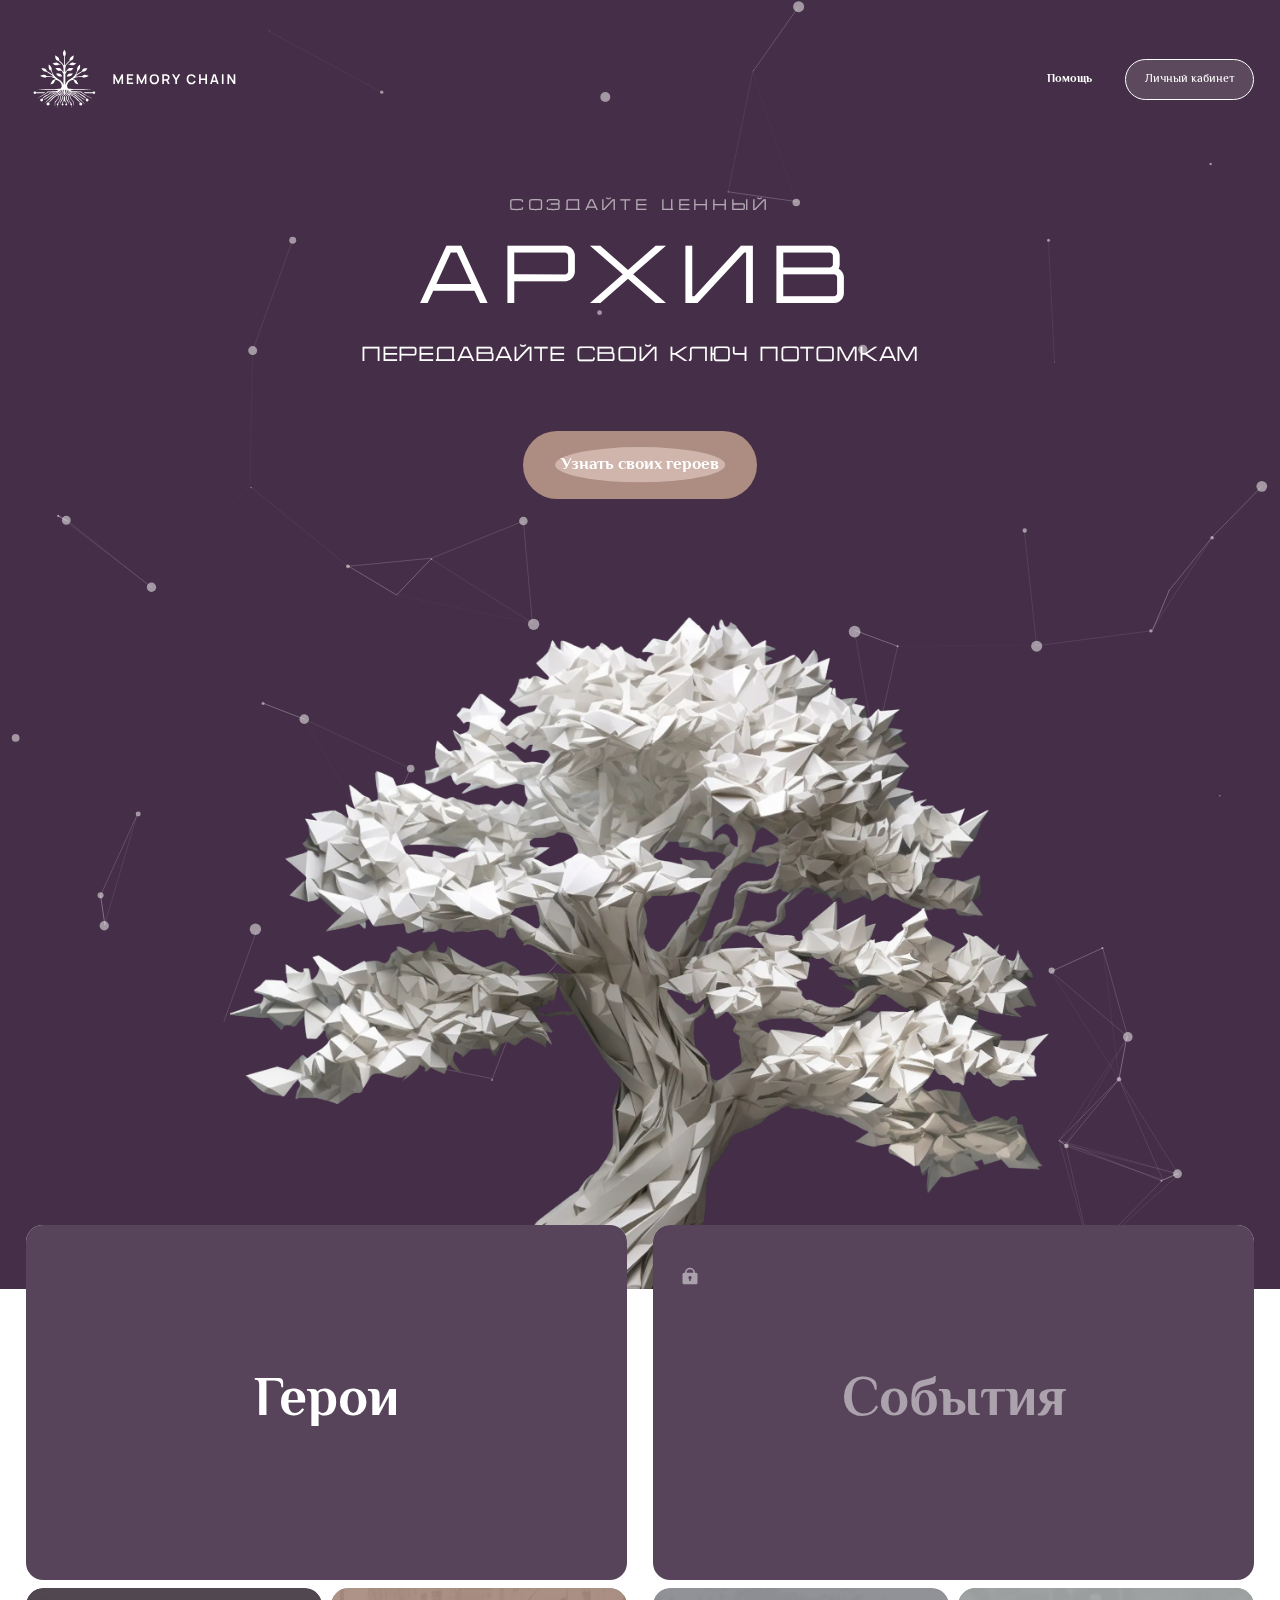
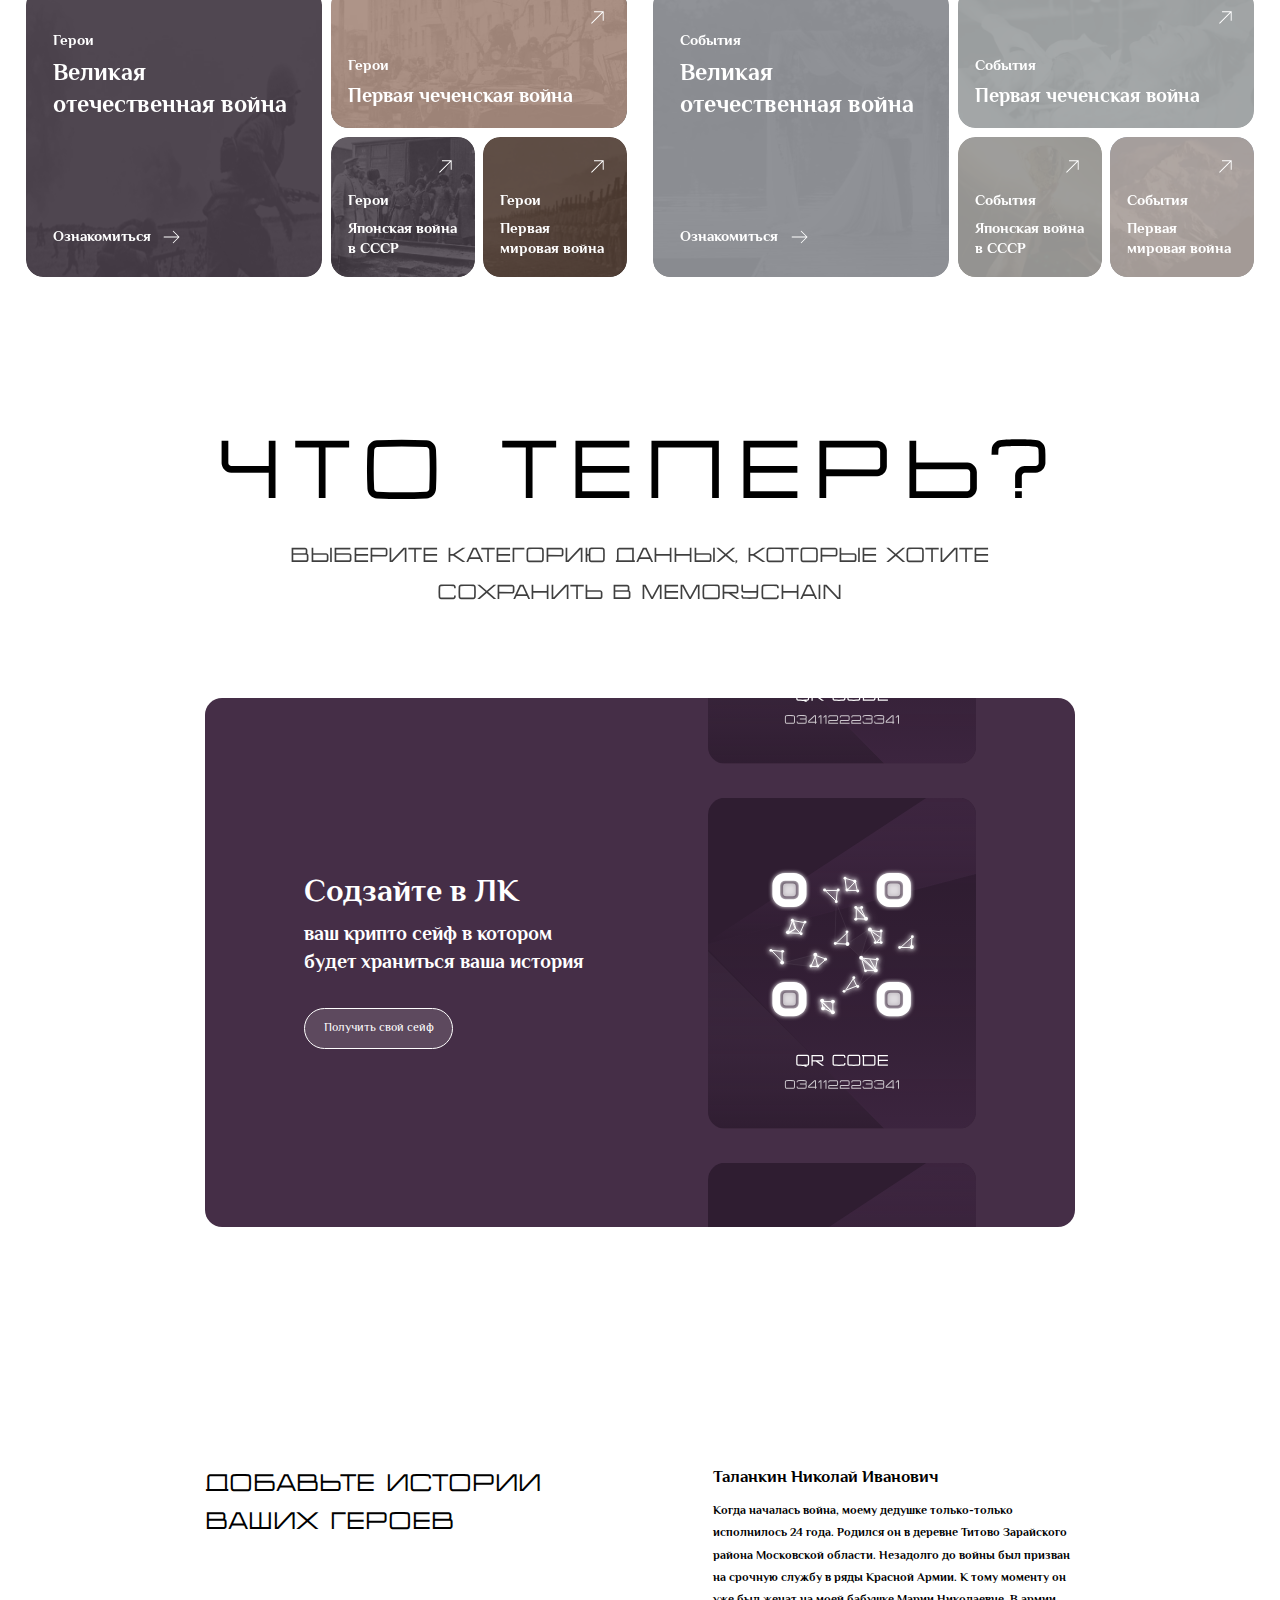
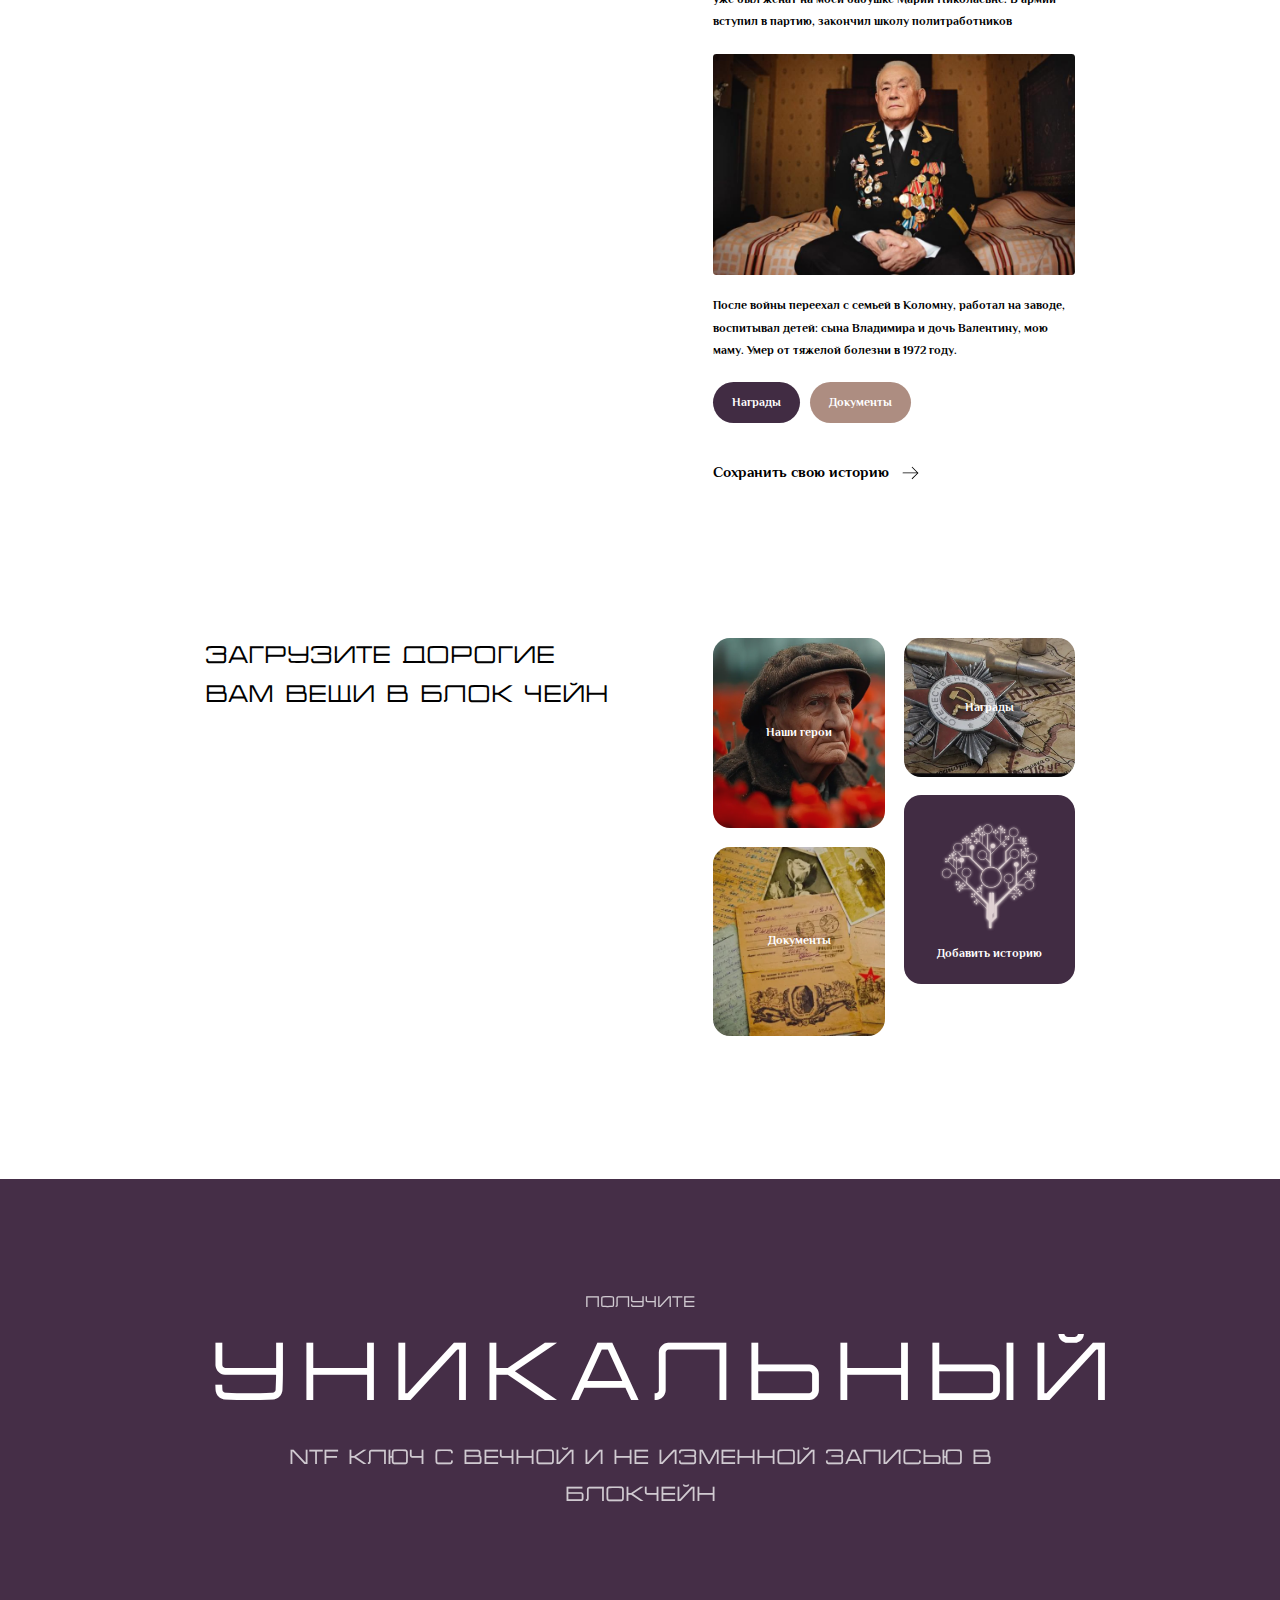
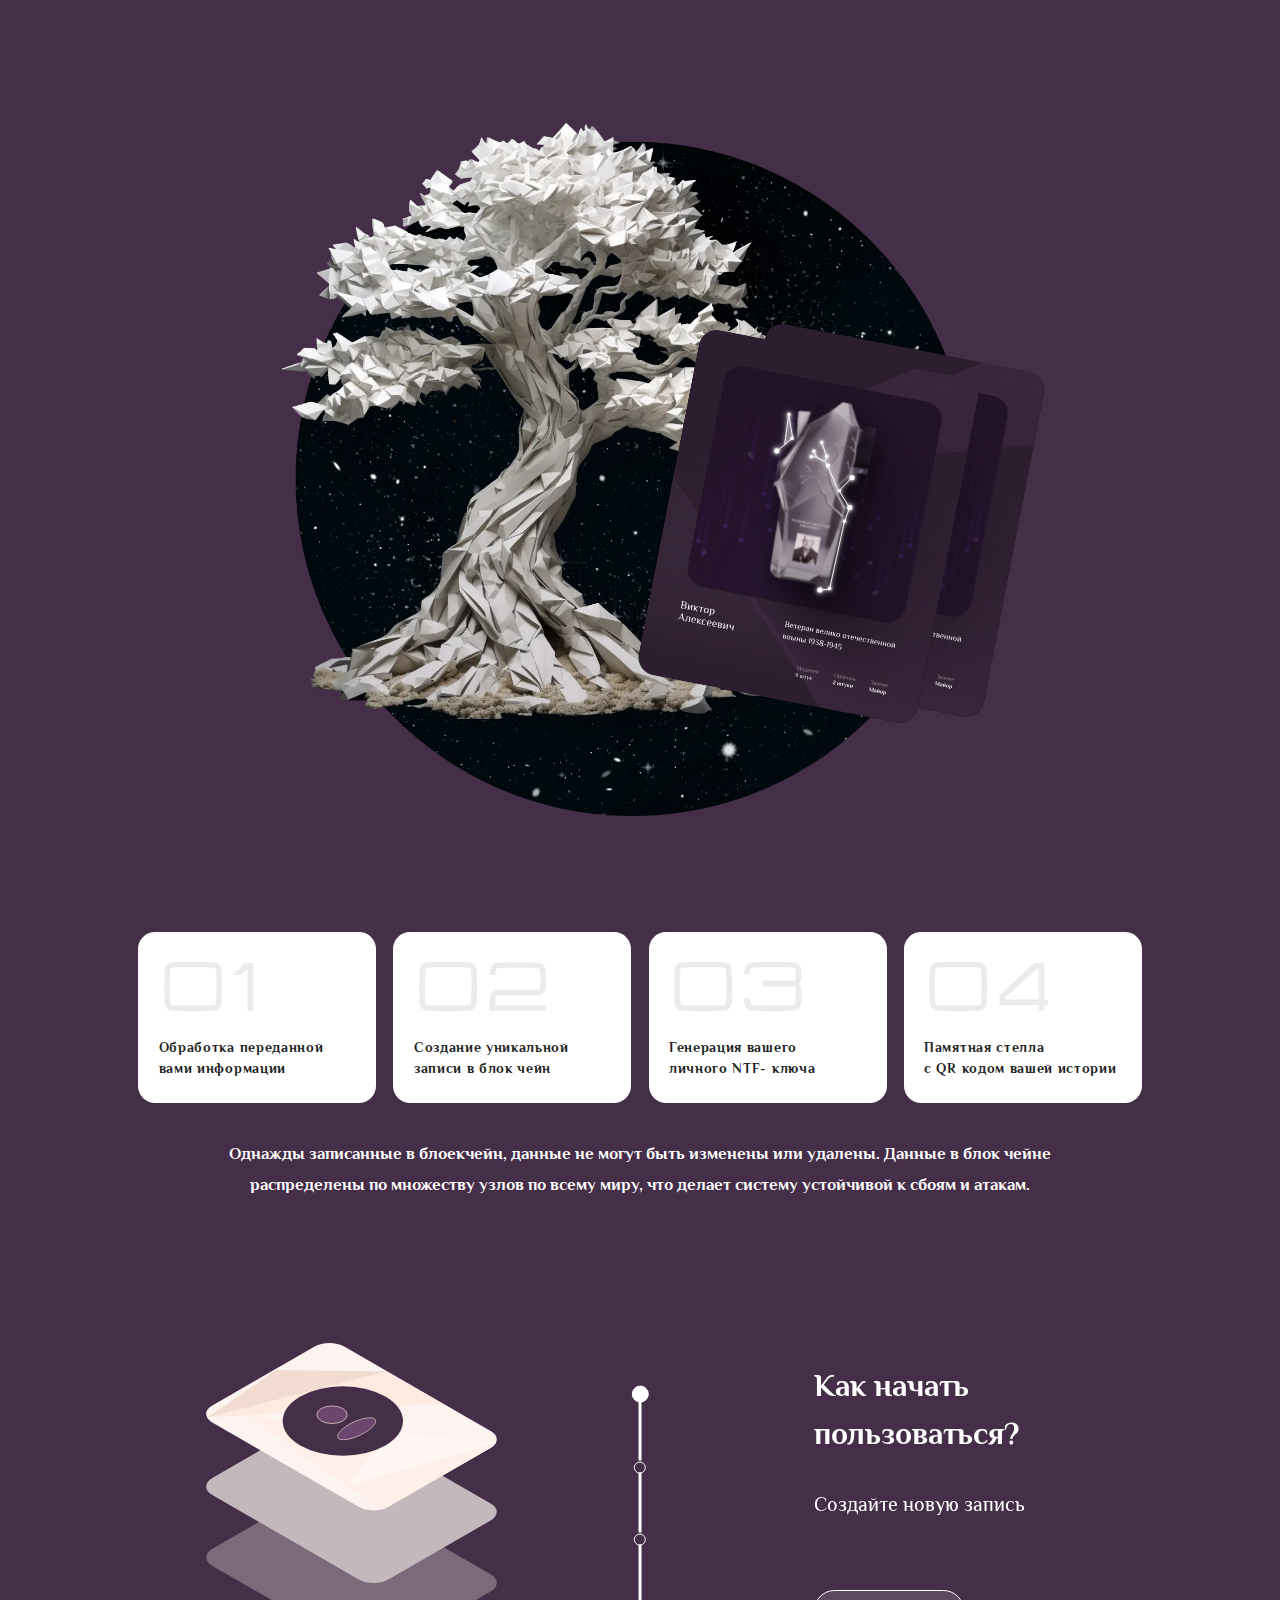
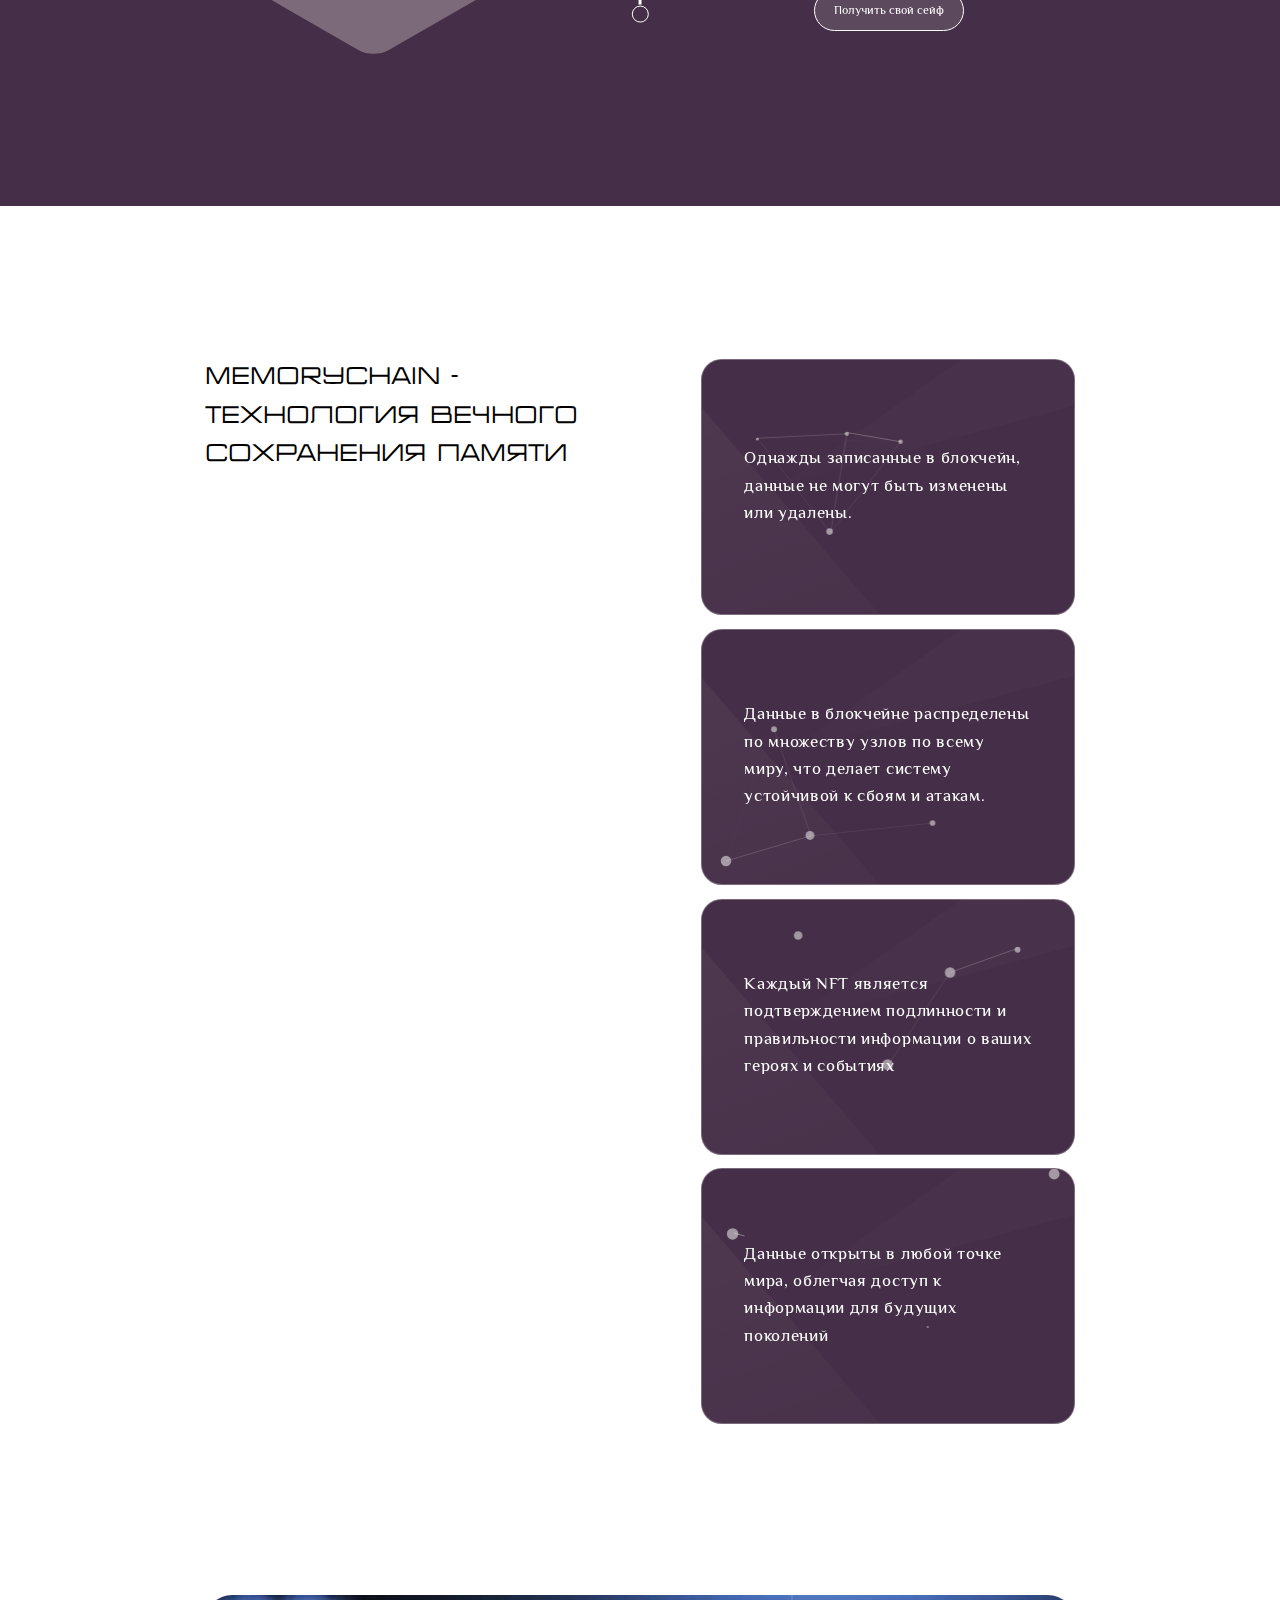
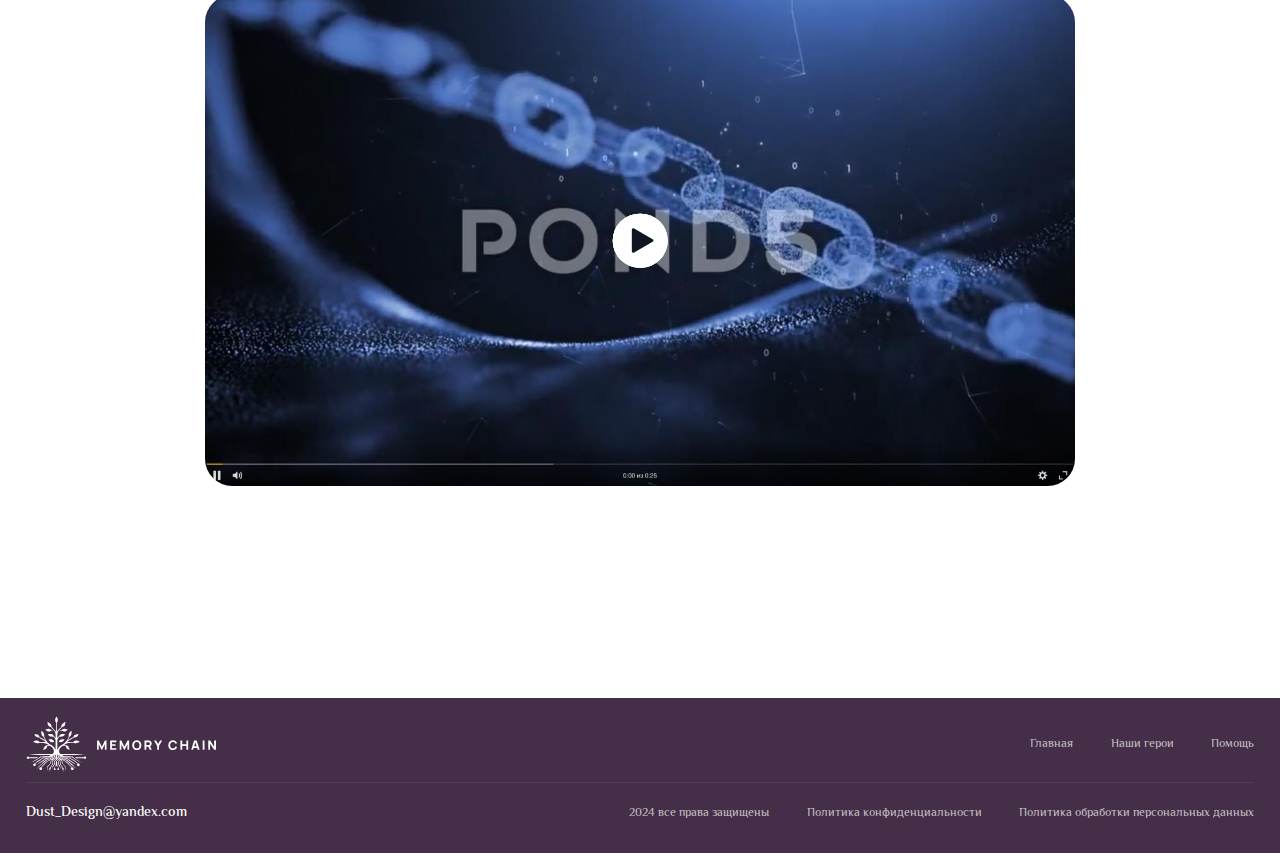
==== commit a01f72f9: "fixed bugs" ====
--- a/index.html
+++ b/index.html
@@ -367,7 +367,7 @@
 
             <div class="unique">
                 <!--                <div id="particles-js2" class="particles-js"></div>-->
-                <div class="unique__top">
+                <div class="unique__top parallax-container">
                     <div class="container">
                         <div class="unique__text font2 caps-text">
                             <div class="unique__subtitle text18 text14-mob">
@@ -380,7 +380,7 @@
                                 NTF ключ с вечной и не изменной записью в блокчейн
                             </div>
                         </div>
-                        <div class="unique__media parallax-container">
+                        <div class="unique__media">
                             <div class="unique__tree">
                                 <img class="unique__tree-img1" src="img/unique-tree.webp" alt="">
                                 <img class="unique__tree-img2" src="img/unique-tree2.webp" alt="">
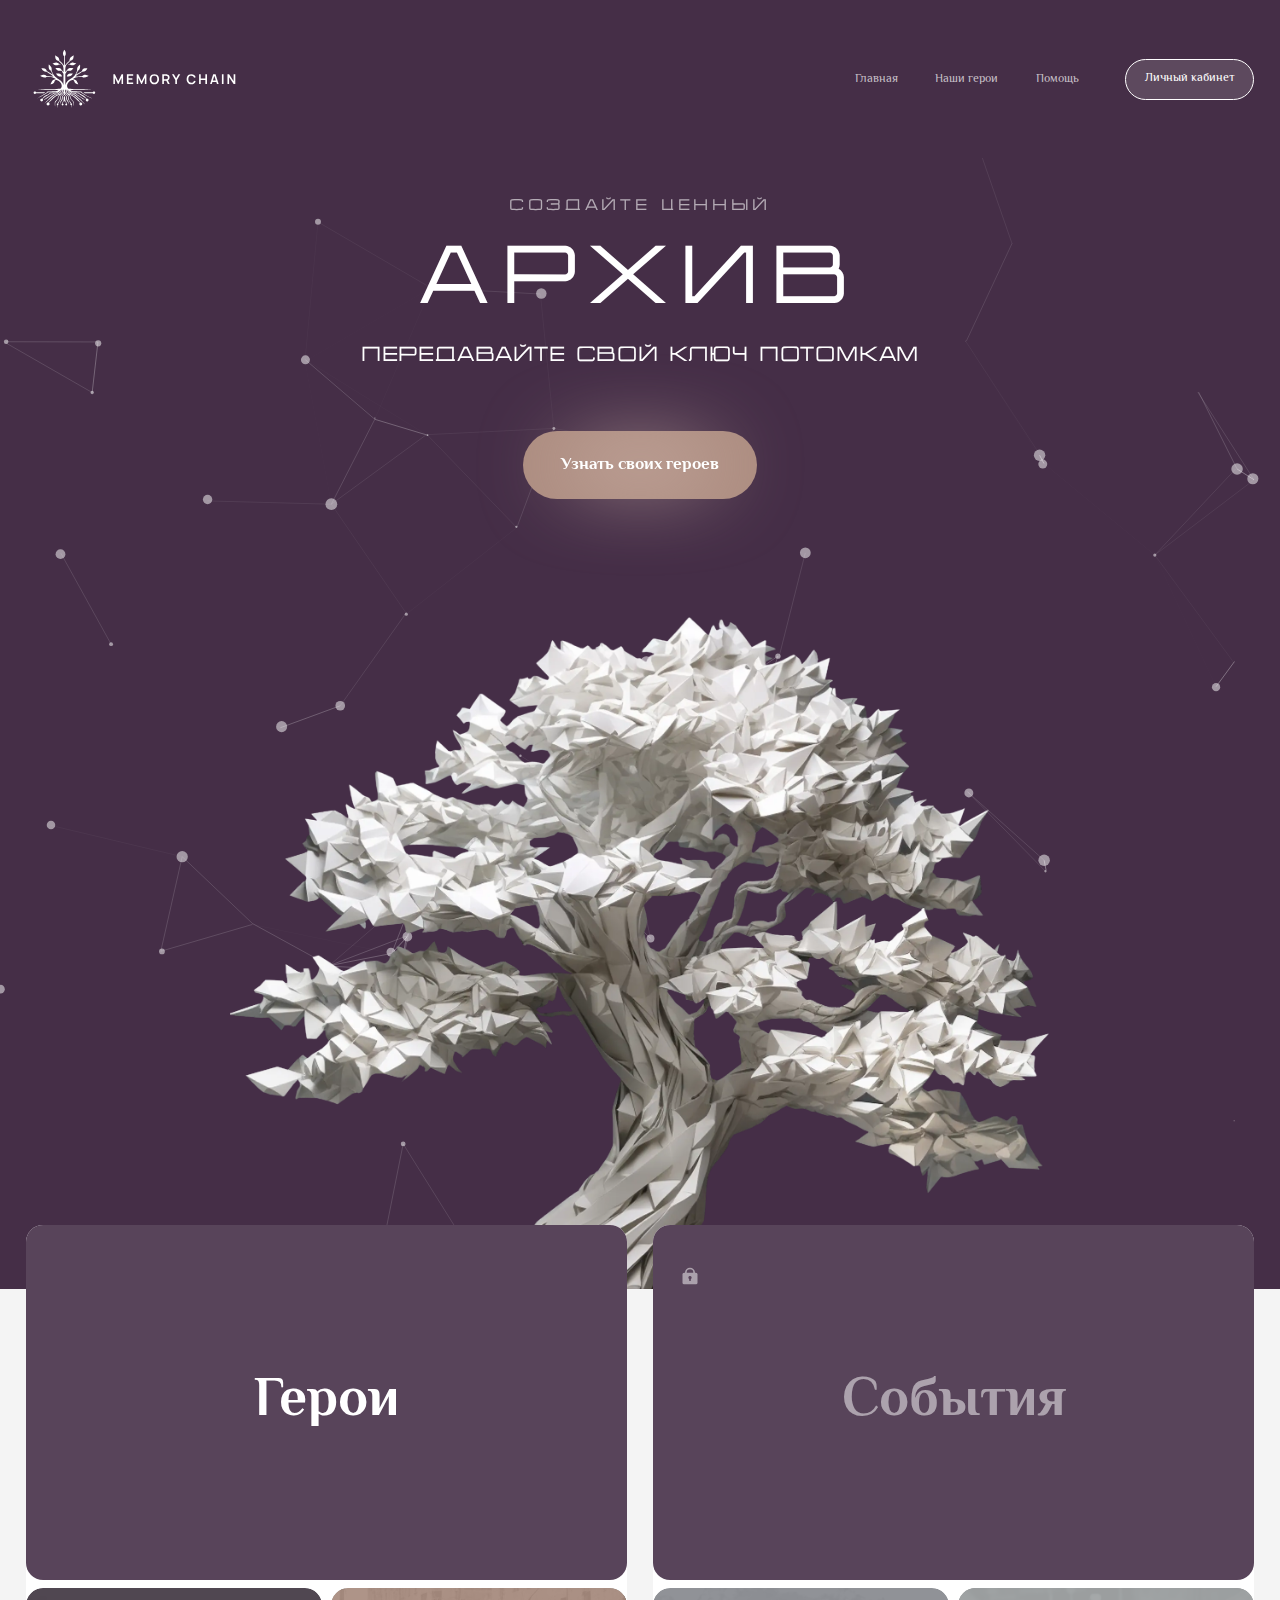
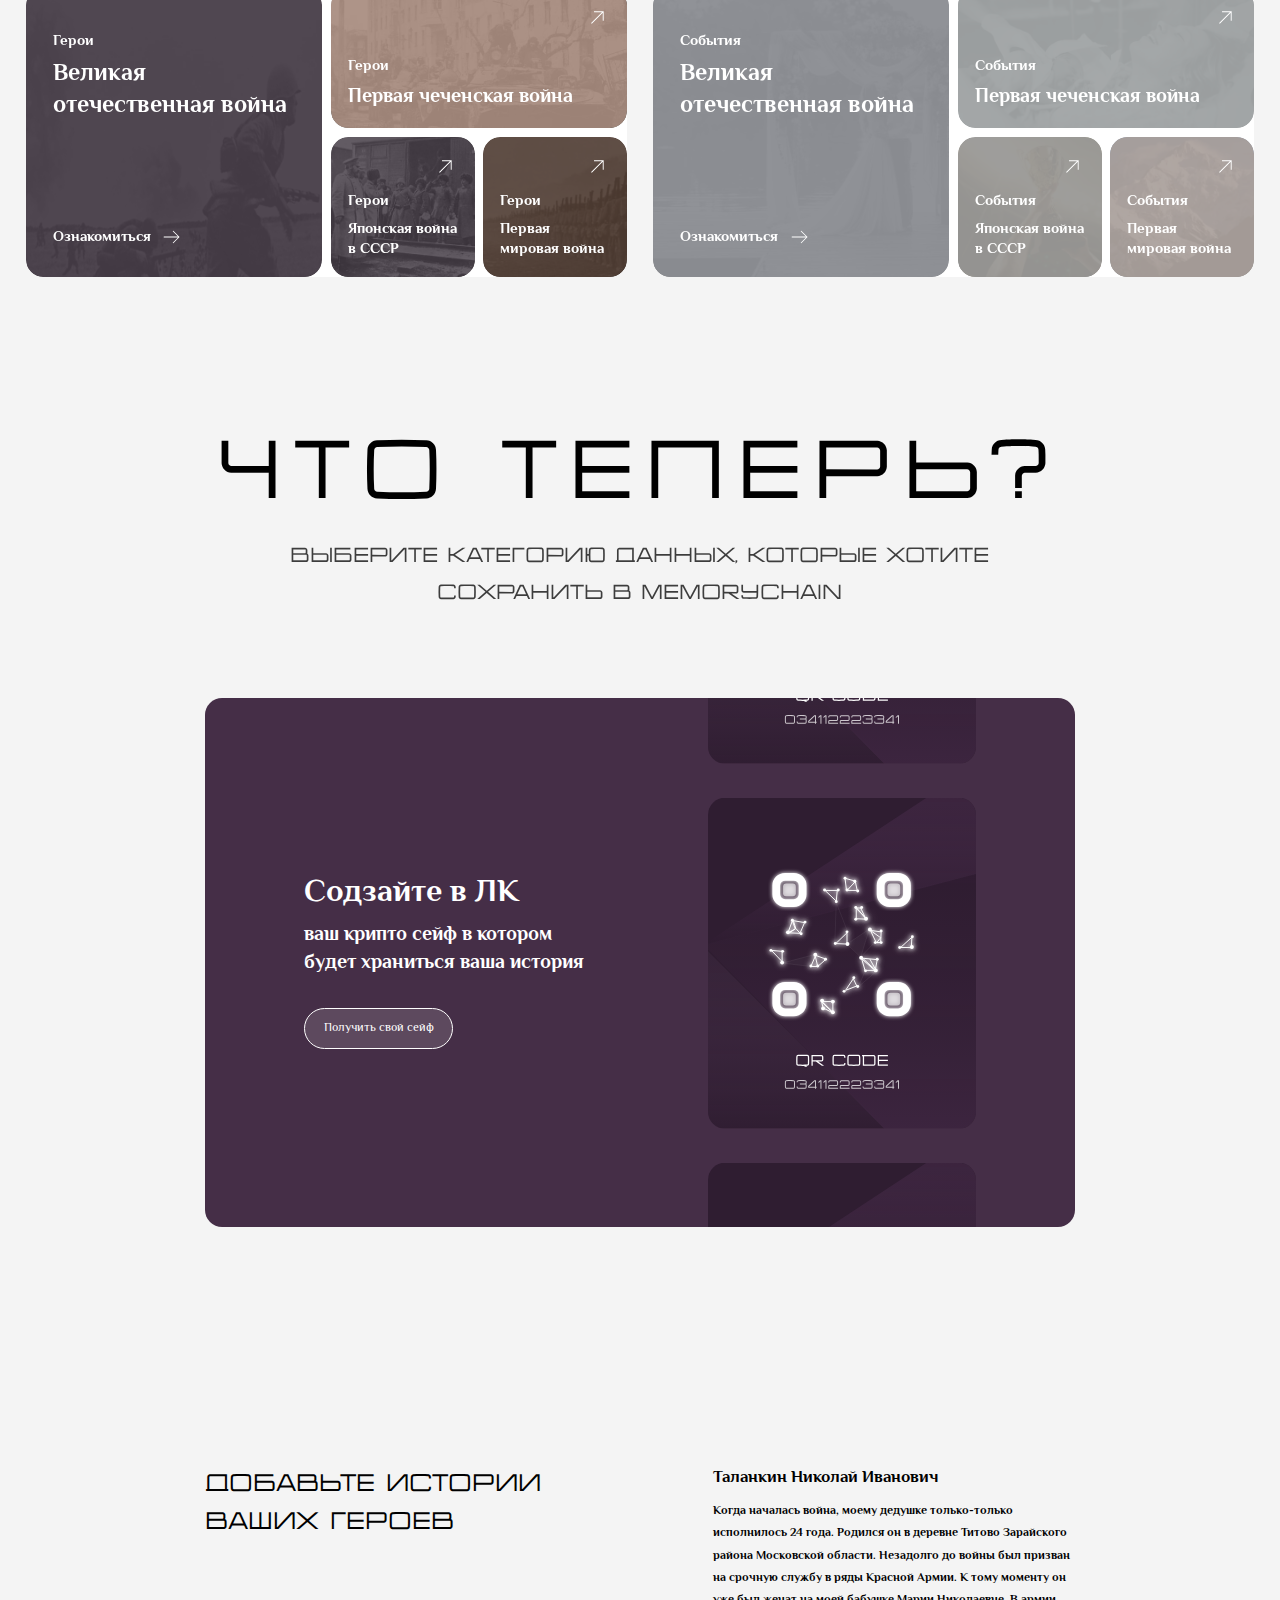
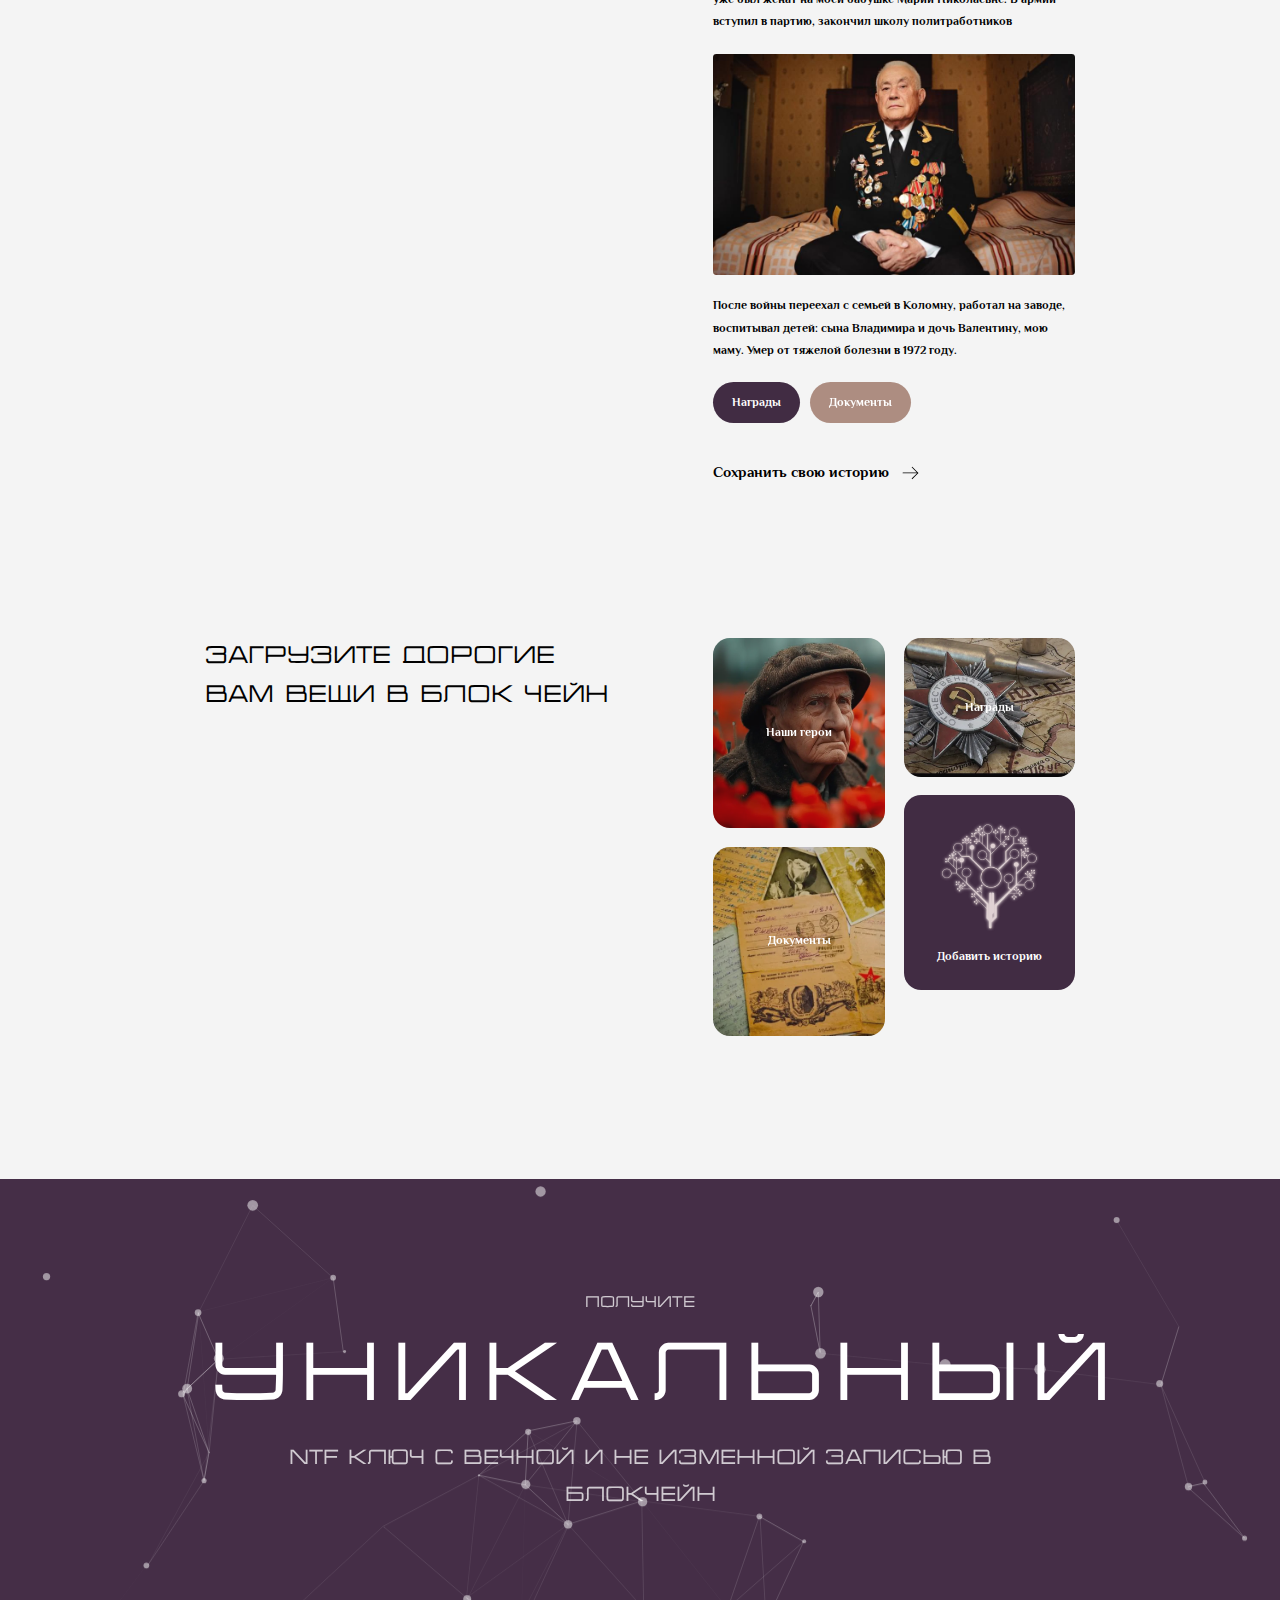
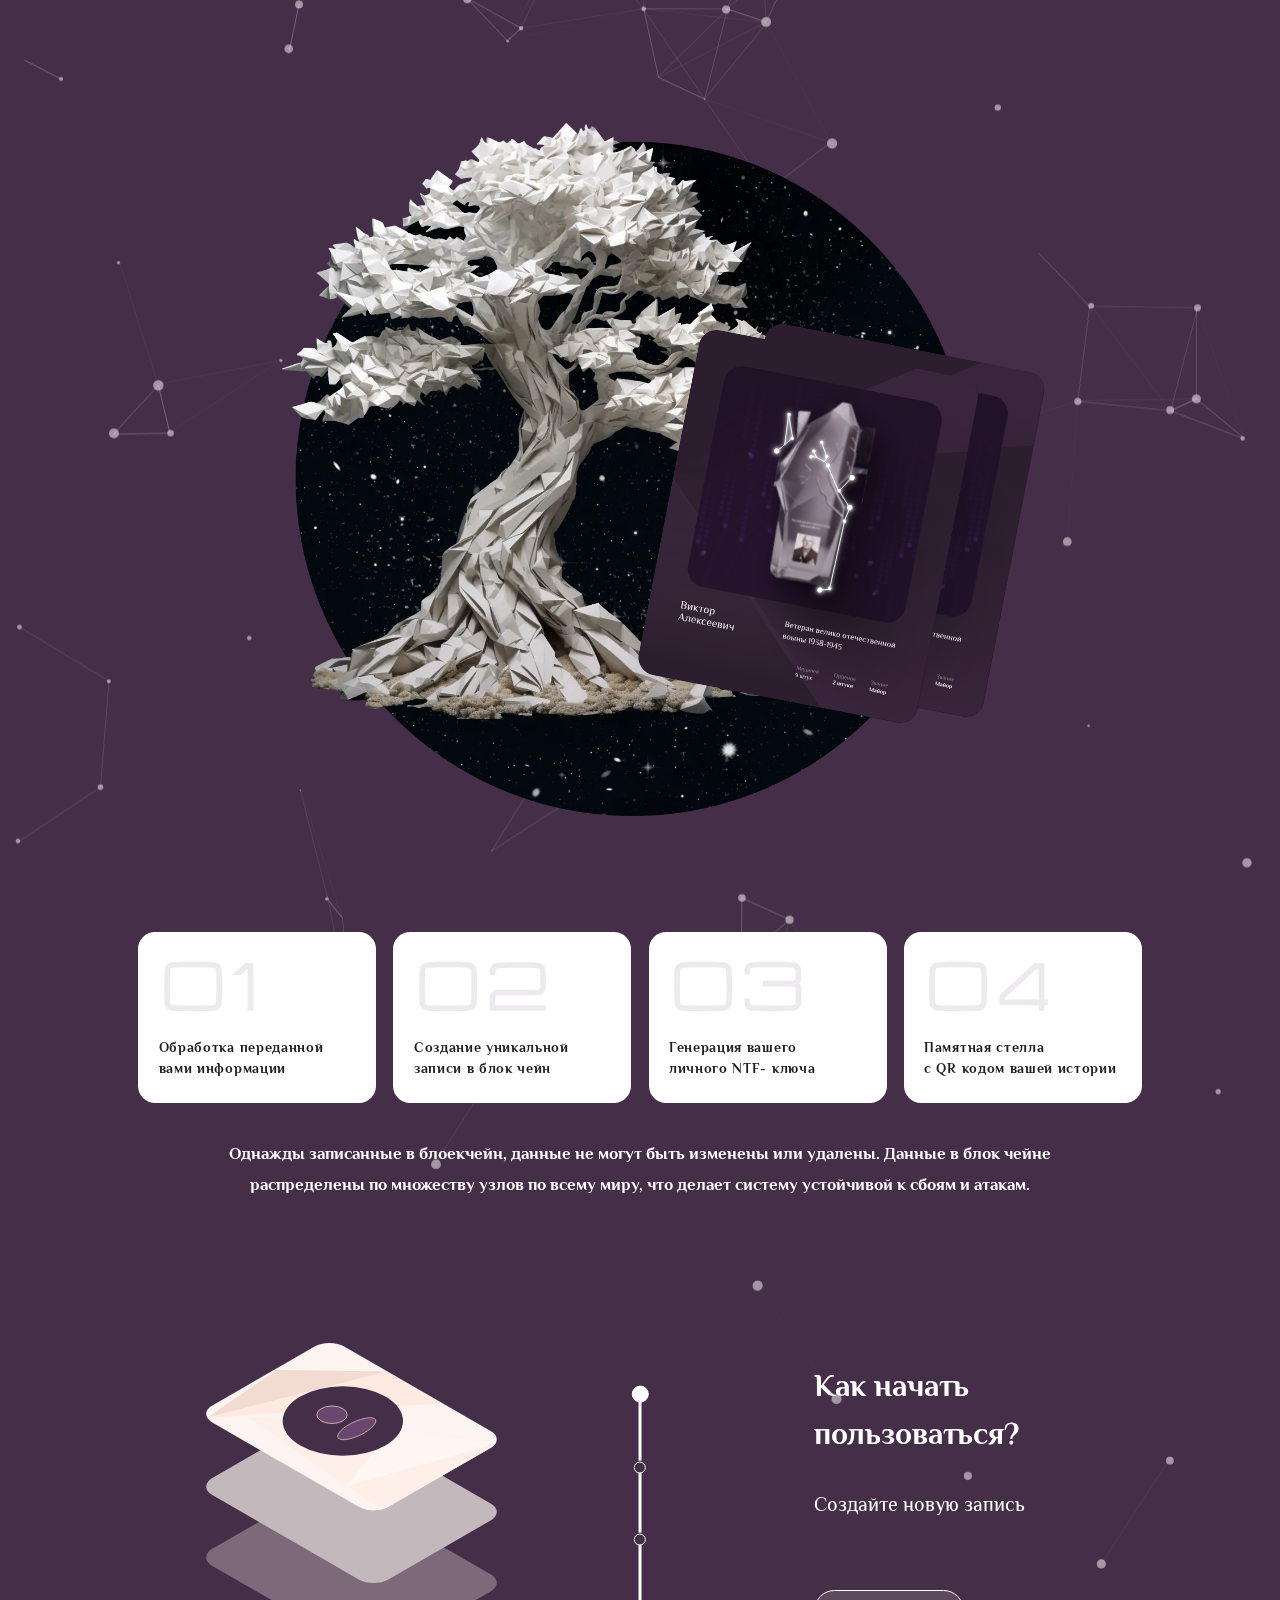
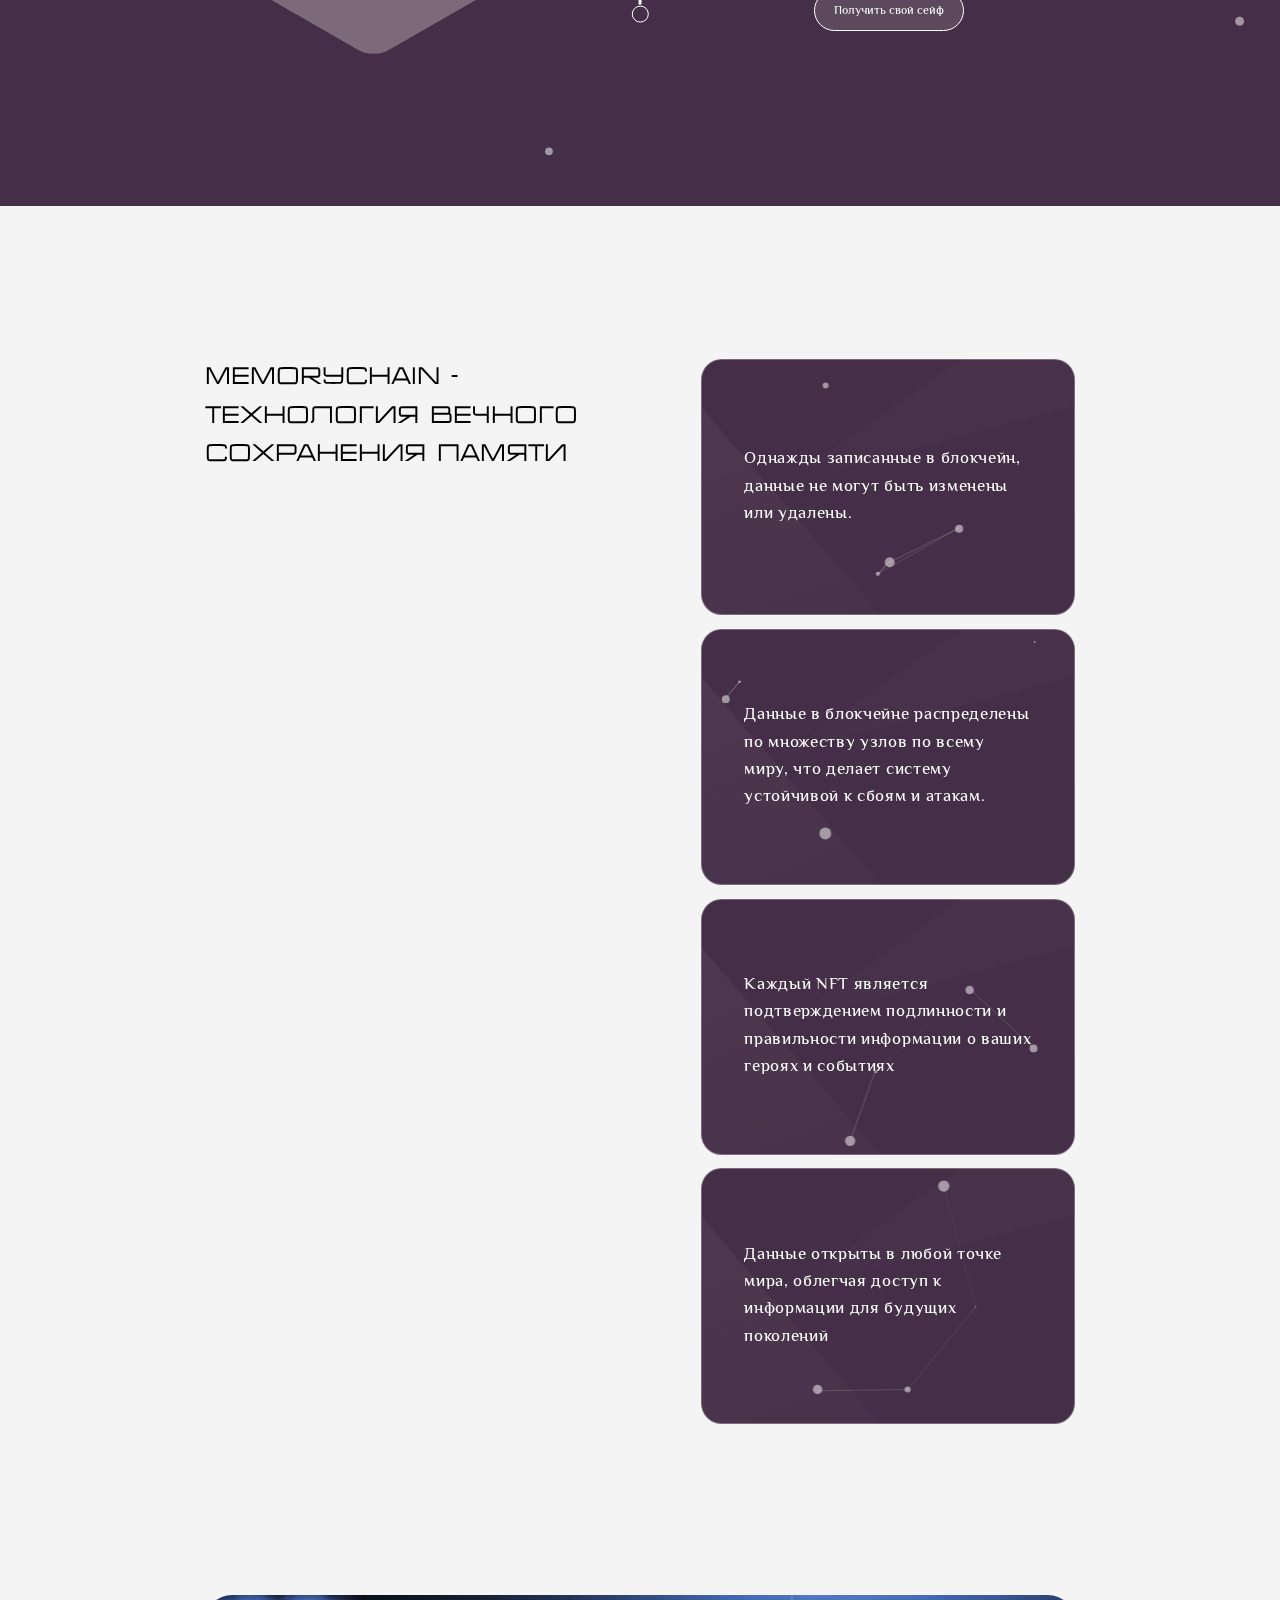
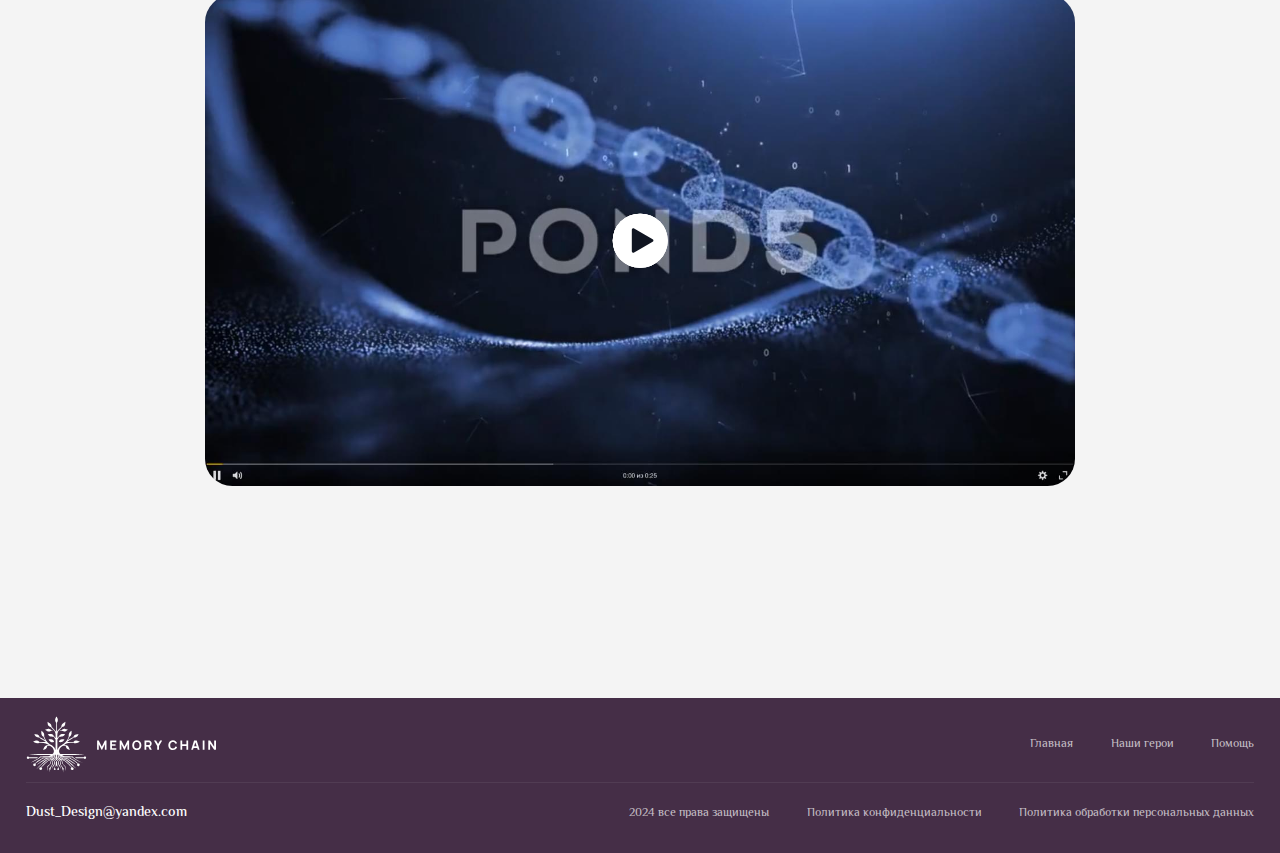
==== commit e11202de: "new pages" ====
--- a/index.html
+++ b/index.html
@@ -22,14 +22,48 @@
                         <img src="img/logo3.svg" alt="">
                     </a>
 
-                    <div class="header__action">
-                        <button class="header__btn m-btn m-btn-medium m-btn-text-white">
-                            <span>Помощь</span>
-                        </button>
-                        <button class="header__btn m-btn m-btn-medium m-btn-white-outline">
-                            <span>Личный кабинет</span>
-                        </button>
-                    </div>
+                    <div class="menu">
+                        <div class="menu__top">
+                            <a href="" class="menu__link">
+
+                                <div class="avatar">
+                                    <img src="img/avatar.svg" alt="">
+                                </div>
+                                <span class="text14">
+                        Вход в личный кабинет
+                    </span>
+
+                            </a>
+                        </div>
+                        <div class="menu__bottom">
+                            <nav class="nav">
+                                <a href="" class="nav__link">
+                                    <img src="img/menu-icon.svg" alt="">
+                                    <span>Главная</span>
+                                </a>
+                                <a href="" class="nav__link">
+                                    <img src="img/menu-icon2.svg" alt="">
+                                    <span>Наши герои</span>
+                                </a>
+                                <a href="" class="nav__link">
+                                    <img src="img/menu-icon3.svg" alt="">
+                                    <span>Помощь</span>
+                                </a>
+                            </nav>
+
+                            <div class="header-action">
+                                <a href="" class="header__btn m-btn m-btn-medium m-btn-white-outline">
+                                    <span>Личный кабинет</span>
+                                </a>
+                            </div>
+
+                        </div>
+                    </div>
+
+                    <button class="burger">
+                        <img class="_view1" src="img/burger.svg" alt="">
+                        <img class="_view2" src="img/burger2.svg" alt="">
+                    </button>
                 </div>
             </div>
 
@@ -366,7 +400,7 @@
             </div>
 
             <div class="unique">
-                <!--                <div id="particles-js2" class="particles-js"></div>-->
+                <div id="particles-js2" class="particles-js"></div>
                 <div class="unique__top parallax-container">
                     <div class="container">
                         <div class="unique__text font2 caps-text">
--- a/css/style.min.css
+++ b/css/style.min.css
@@ -1,2 +1,2 @@
-@font-face{font-family:Radiotechnika;src:url(../fonts/Radiotechnika.ttf) format("ttf"),url(../fonts/Radiotechnika.eot) format("eot"),url(../fonts/Radiotechnika.woff) format("woff"),url(../fonts/Radiotechnika.woff2) format("woff2");font-weight:400;font-style:normal;font-display:swap}@font-face{font-family:"El Messiri";src:url(../fonts/ElMessiri-Regular.ttf) format("ttf"),url(../fonts/ElMessiri-Regular.eot) format("eot"),url(../fonts/ElMessiri-Regular.woff) format("woff"),url(../fonts/ElMessiri-Regular.woff2) format("woff2");font-weight:400;font-style:normal;font-display:swap}@font-face{font-family:"El Messiri";src:url(../fonts/ElMessiri-Medium.ttf) format("ttf"),url(../fonts/ElMessiri-Medium.eot) format("eot"),url(../fonts/ElMessiri-Medium.woff) format("woff"),url(../fonts/ElMessiri-Medium.woff2) format("woff2");font-weight:500;font-style:normal;font-display:swap}@font-face{font-family:"El Messiri";src:url(../fonts/ElMessiri-Bold.ttf) format("ttf"),url(../fonts/ElMessiri-Bold.eot) format("eot"),url(../fonts/ElMessiri-Bold.woff) format("woff"),url(../fonts/ElMessiri-Bold.woff2) format("woff2");font-weight:700;font-style:normal;font-display:swap}*,::after,::before{margin:0;padding:0;-webkit-box-sizing:border-box;box-sizing:border-box;-webkit-font-smoothing:antialiased!important;-webkit-tap-highlight-color:transparent;outline:0!important}h1,h2,h3,h4,h5,h6{font-weight:400}a,body,div,form,h1,h2,h3,h4,h5,li,p,ul{margin:0;padding:0;border:0;text-decoration:none;line-height:1}button,input,textarea{outline:0!important;-webkit-transition:.125s;-o-transition:.125s;transition:.125s;font-family:inherit}input:active,input[type=checkbox]:focus,input[type=file]:focus,input[type=radio]:focus,input[type=text]:focus{outline:0!important}::-webkit-input-placeholder{color:#222}::-moz-placeholder{color:#222}:-moz-placeholder{color:#222}:-ms-input-placeholder{color:#222}input::-webkit-inner-spin-button,input::-webkit-outer-spin-button{-webkit-appearance:none;margin:0}input[type=number]{-moz-appearance:textfield}html{height:100%;overflow:auto;width:100%}svg{-ms-flex-negative:0;flex-shrink:0;height:auto}circle,path,rect,svg{-webkit-transition:.3s;-o-transition:.3s;transition:.3s}a{color:inherit;text-decoration:none;-webkit-transition:.3s;-o-transition:.3s;transition:.3s}a:focus,a:hover{text-decoration:none}li,ul{margin:0;padding:0;list-style:none}i{line-height:100%}fieldset{min-width:0;padding:0;margin:0;border:0}button{cursor:pointer;border:none;outline:0;-webkit-box-sizing:border-box;box-sizing:border-box;-webkit-transition:.3s;-o-transition:.3s;transition:.3s;background-color:inherit;font-size:1em}.swiper-button-next,.swiper-button-prev{z-index:2}.swiper-button-next::after,.swiper-button-prev::after{display:none}img{-webkit-user-select:none;-moz-user-select:none;-o-user-select:none;-ms-user-select:none;user-select:none;-ms-flex-negative:0;flex-shrink:0}html.fixed-body{overflow-y:hidden}.wrapper{min-height:100vh;display:-webkit-box;display:-ms-flexbox;display:flex;-webkit-box-orient:vertical;-webkit-box-direction:normal;-ms-flex-direction:column;flex-direction:column;-ms-flex-negative:0;flex-shrink:0}.content{-webkit-box-flex:1;-ms-flex-positive:1;flex-grow:1;display:-webkit-box;display:-ms-flexbox;display:flex;-webkit-box-orient:vertical;-webkit-box-direction:normal;-ms-flex-direction:column;flex-direction:column;width:100%}.m-page{-webkit-overflow-scrolling:touch;width:calc(100vw - (100vw - 100%));overflow-x:hidden;font-family:"El Messiri",sans-serif;font-weight:400;color:#000;font-size:calc(1500px * (16 / 1500))}@media screen and (max-width:1500px){.m-page{font-size:calc(100vw * (16 / 1500))}}.m-page.fixed-body,.m-page.fixed-body2{overflow-y:hidden;padding-right:var(--scrollWidth)}.container{max-width:1500px;width:100%;margin:0 auto;padding:0 1.875em}a:hover{color:#452e47}@media screen and (max-width:992px){.m-page{font-size:calc(100vw * (16 / 768))}.container{padding:0 1em}}@media screen and (max-width:576px){.m-page{font-size:calc(100vw * (16 / 430))}}.h1{font-size:6em;letter-spacing:.14em;font-family:Radiotechnika,sans-serif;text-transform:uppercase}.h3{font-size:1.75em;line-height:161%;font-family:Radiotechnika,sans-serif}.text24{font-size:1.5em;line-height:120%}.text20{font-size:1.25em;line-height:120%}.text19{font-size:1.1875em;line-height:120%}.text18{font-size:1.125em;line-height:133%}.text17{font-size:1.0625em;line-height:120%}.text16{font-size:1em;line-height:150%}.text15{font-size:.9375em;line-height:120%}.text14{font-size:.875em;line-height:120%}.text13{font-size:.8125em;line-height:120%}.text12{font-size:.75em;line-height:120%}.text11{font-size:.6875em;line-height:120%}.text10{font-size:.625em;line-height:120%}.extra-bold-text{font-weight:800}.bold-text{font-weight:700}.semi-bold-text{font-weight:600}.medium-text{font-weight:500}.regular-text{font-weight:400}.light-text{font-weight:300}.font2{font-family:Radiotechnika,sans-serif}.caps-text{text-transform:uppercase}.text-center{text-align:center}@media screen and (max-width:992px){.h1{font-size:3.5em}.h3{font-size:1.5em;line-height:187%}.text20-tablet{font-size:1.25em}.text19-tablet{font-size:1.1875em}.text18-tablet{font-size:1.125em}.text17-tablet{font-size:1.0625em}.text16-tablet{font-size:1em}.text15-tablet{font-size:.9375em}.text14-tablet{font-size:.875em}.text13-tablet{font-size:.8125em}.text12-tablet{font-size:.75em}.text11-tablet{font-size:.6875em}.text10-tablet{font-size:.625em}}.m-btn{display:-webkit-box;display:-ms-flexbox;display:flex;-webkit-box-align:center;-ms-flex-align:center;align-items:center;-webkit-box-pack:center;-ms-flex-pack:center;justify-content:center;-webkit-transition:.225s ease-out;-o-transition:.225s ease-out;transition:.225s ease-out;padding:0 2.75em;height:5em;border-radius:31.25em;font-weight:700}.m-btn:focus{-webkit-box-shadow:none;box-shadow:none}.m-btn span{font-size:1.25em}.m-btn-brown{background-color:#ad8d81;color:#fff;position:relative}.m-btn-brown._no-shadow:before{display:none}.m-btn-brown:before{content:'';position:absolute;top:50%;left:50%;-webkit-transform:translate(-50%,-50%);-ms-transform:translate(-50%,-50%);transform:translate(-50%,-50%);background-image:url(../img/btn-ellipse.svg);width:12.5em;height:2.6875em;background-size:100% auto;background-repeat:no-repeat;background-position:center;pointer-events:none;-webkit-transition:.3s;-o-transition:.3s;transition:.3s}.m-btn-brown span{position:relative;z-index:2}.m-btn-brown:active{background-color:rgba(173,141,129,.7)}.m-btn-brown:disabled{background-color:rgba(173,141,129,.25);color:rgba(255,255,255,.4)}.m-btn-brown:disabled:before{opacity:0}.m-btn-white-outline{font-weight:400;border:1px solid #fff;background:rgba(243,239,236,.14);color:#fff}.m-btn-white-outline:hover{background:rgba(243,239,236,.36);color:#fff}.m-btn-white-outline:active{background:rgba(243,239,236,.14);color:#fff}.m-btn-white-outline:disabled{border-color:rgba(255,255,255,.25);color:rgba(255,255,255,.4)}.m-btn-purple{background-color:#412c43;color:#fff}.m-btn-purple:hover{background-color:#5a3e5c;color:#fff}.m-btn-purple:active{background-color:#412c43;color:#fff}.m-btn-purple:disabled{background-color:rgba(65,44,67,.25);color:rgba(255,255,255,.4)}.m-btn-text-white{color:#fff}.m-btn-text-white:hover{color:#ad8d81}@media screen and (max-width:992px){.m-btn{height:4em;padding:0 2.125em}.m-btn span{font-size:1em}}.m-btn-medium{padding:0 1.375em;height:3em}.m-btn-medium span{font-size:.875em}.fg{position:relative;margin:0}.fg label{display:block;font-size:.9375em;line-height:140%;margin-bottom:.375em}.fg label span{color:#452e47}.fg .nice-select,.fg input,.fg textarea{border-radius:.1875em;border:1px solid #dadedf;padding:0 1.25em;height:3.6875em;width:100%;font-size:1em;background-color:transparent;color:#000}.fg .nice-select::-webkit-input-placeholder,.fg input::-webkit-input-placeholder,.fg textarea::-webkit-input-placeholder{color:#929798}.fg .nice-select::-moz-placeholder,.fg input::-moz-placeholder,.fg textarea::-moz-placeholder{color:#929798}.fg .nice-select:-ms-input-placeholder,.fg input:-ms-input-placeholder,.fg textarea:-ms-input-placeholder{color:#929798}.fg .nice-select::-ms-input-placeholder,.fg input::-ms-input-placeholder,.fg textarea::-ms-input-placeholder{color:#929798}.fg .nice-select::placeholder,.fg input::placeholder,.fg textarea::placeholder{color:#929798}.fg .nice-select:focus,.fg input:focus,.fg textarea:focus{border-color:#9ca0a0;-webkit-box-shadow:0 .25em .4375em 0 rgba(47,63,67,.03),0 .25em .3125em 0 rgba(0,0,0,.02) inset;box-shadow:0 .25em .4375em 0 rgba(47,63,67,.03),0 .25em .3125em 0 rgba(0,0,0,.02) inset}.fg .nice-select:disabled,.fg input:disabled,.fg textarea:disabled{pointer-events:none;background:#f6f6f6!important;color:rgba(0,0,0,.4)}.fg textarea{padding-top:1.19em;padding-bottom:1.19em;height:13.0625em;resize:vertical}.fg__field{position:relative}.fg .nice-select{display:-webkit-box;display:-ms-flexbox;display:flex;-webkit-box-align:center;-ms-flex-align:center;align-items:center;-webkit-box-pack:justify;-ms-flex-pack:justify;justify-content:space-between;border-radius:.1875em;white-space:nowrap;height:3.6875em;padding:0 0 0 1.25em}.fg .nice-select.disabled{pointer-events:none;background:#f6f6f6!important}.fg .nice-select.disabled .current{opacity:.4}.fg .nice-select.open{border-bottom-left-radius:0;border-bottom-right-radius:0}.fg .nice-select:focus{border:1px solid #000}.fg .nice-select:before{content:'';-webkit-box-ordinal-group:4;-ms-flex-order:3;order:3;border-left:#000;-ms-flex-negative:0;flex-shrink:0;width:3.6875em;height:3.6875em;background-image:url(../img/select-arrow.svg);background-size:.5em auto;background-repeat:no-repeat;background-position:center;margin-left:1em}.fg .nice-select .current{font-size:1em;line-height:157%}.fg .nice-select .list{margin-top:-1px;border-radius:0 0 .1875em .1875em;width:calc(100% + 2px);left:-1px;border:1px solid #000;background:#fff;-webkit-box-shadow:none;box-shadow:none;max-height:14.875em;overflow-y:auto;z-index:5}.fg .nice-select .list::-webkit-scrollbar{width:.1875em;height:.1875em}.fg .nice-select .list::-webkit-scrollbar-track{background:0 0;border-radius:0}.fg .nice-select .list::-webkit-scrollbar-thumb{background:#000}.fg .nice-select .option{height:3.6875em;font-size:1em;line-height:157%;padding:.5em 1.25em;display:-webkit-box;display:-ms-flexbox;display:flex;-webkit-box-align:center;-ms-flex-align:center;align-items:center;color:#2b2b2b;border:none;border-bottom:1px solid #000}.fg .nice-select .option:last-child{border-bottom:none}.fg .nice-select .option.disabled{display:none}.fg .nice-select .option.focus,.fg .nice-select .option.selected.focus,.fg .nice-select .option:hover{background-color:#452e47;border-color:#452e47;font-weight:400;color:#fff}.fg._error input,.fg._error textarea{border-color:#452e47;color:#452e47}.fg._error input::-webkit-input-placeholder,.fg._error textarea::-webkit-input-placeholder{color:#452e47}.fg._error input::-moz-placeholder,.fg._error textarea::-moz-placeholder{color:#452e47}.fg._error input:-ms-input-placeholder,.fg._error textarea:-ms-input-placeholder{color:#452e47}.fg._error input::-ms-input-placeholder,.fg._error textarea::-ms-input-placeholder{color:#452e47}.fg._error input::placeholder,.fg._error textarea::placeholder{color:#452e47}.fg._error .fg__error-text{display:block}.fg__error-text{margin-top:.375em;color:#452e47;display:none}.pass-toggle{position:absolute;bottom:1em;right:1.25em;width:1.25em;height:1.6875em;display:-webkit-box;display:-ms-flexbox;display:flex;-webkit-box-align:center;-ms-flex-align:center;align-items:center;-webkit-box-pack:center;-ms-flex-pack:center;justify-content:center}.pass-toggle svg{width:100%;height:auto}.pass-toggle._active g{opacity:1}.m-check,.m-radio{position:relative}.m-check input,.m-radio input{position:absolute;opacity:0;width:100%;height:100%;left:0;top:0;z-index:2;cursor:pointer}.m-check label,.m-radio label{position:relative;cursor:pointer;display:block;padding-left:2.125em;min-height:1.25em;padding-top:.0625em}.m-check label span,.m-radio label span{font-size:.8125em;line-height:140%}.m-check label:after,.m-check label:before,.m-radio label:after,.m-radio label:before{pointer-events:none}.m-check label:before,.m-radio label:before{content:'';position:absolute;z-index:1;left:0;top:0;border:1px solid #dadedf;width:1.25em;height:1.25em;background-size:0 auto;background-repeat:no-repeat;background-position:center;-webkit-transition:none;-o-transition:none;transition:none}.m-check label a,.m-radio label a{text-decoration:underline;position:relative;z-index:2}.m-check._big label,.m-radio._big label{padding-top:0}.m-check._big label span,.m-radio._big label span{font-size:1em;line-height:140%}.m-check._gray label,.m-radio._gray label{color:#6b6e72}.m-check._error input:not(:checked)~label:before,.m-radio._error input:not(:checked)~label:before{border-color:#ff1515}.m-check input:checked+label::before{background-color:#452e47;border-color:#452e47;background-size:.75em auto}.m-check label:before{border-radius:.1875em;background-image:url(../img/check2.svg)}.m-check._gray label{color:#787878}.m-radio input:checked~label:before{border:none;background-size:100% auto}.m-radio label:before{border-radius:50%;background-image:url(../img/radio.svg)}.m-radio label span{display:block;line-height:157%;color:#5b626c;margin-top:.125em}.cartcalc{max-width:100%;width:7.5625rem;display:grid;grid-template-columns:2.1875em calc(100% - 2.1875em * 2) 2.1875em;border:1px solid #e9edf2;height:3.125em}.cartcalc button,.cartcalc input{height:100%;width:100%;min-height:100%}.cartcalc input{border:none;border-left:1px solid #e9edf2;border-right:1px solid #e9edf2;color:#000;font-weight:500;font-size:1em;text-align:center}.cartcalc svg{width:.5em;height:auto}.cartcalc button{display:-webkit-box;display:-ms-flexbox;display:flex;-webkit-box-align:center;-ms-flex-align:center;align-items:center;-webkit-box-pack:center;-ms-flex-pack:center;justify-content:center}.cartcalc button:hover{background-color:#e6e6ec}.pagination{margin-top:3.75em}.pagination__items{display:-webkit-box;display:-ms-flexbox;display:flex;-webkit-box-pack:center;-ms-flex-pack:center;justify-content:center}.pagination__item{height:3.625em;min-width:3.625em;padding:0 1.25em;border-radius:.25em;border:1px solid #000;display:-webkit-box;display:-ms-flexbox;display:flex;-webkit-box-align:center;-ms-flex-align:center;align-items:center;-webkit-box-pack:center;-ms-flex-pack:center;justify-content:center;margin:0 .3125em;font-weight:500}.pagination__item svg{width:1.0625em;height:auto}.pagination__item._active{pointer-events:none}.pagination__item._active,.pagination__item:hover{color:#fff;background-color:#000;border-color:#000}.pagination__item._active path,.pagination__item:hover path{fill:#fff}.pagination__item._btn{padding:0 1.5em}@media screen and (max-width:992px){.pagination{margin-top:1.875em}}@media screen and (max-width:576px){.text14-mob{font-size:.875em}.pagination{margin-top:1.56em}.pagination ._hide-tablet{display:none}.pagination ._btn{width:2.8125em;padding:0}.pagination__item{height:2.8125em;min-width:2.8125em;padding:0 .875em}.pagination__item span{font-size:.875em}}.tabs{display:-webkit-box;display:-ms-flexbox;display:flex}.tab{height:3.5625em;padding:0 1.56em;display:-webkit-box;display:-ms-flexbox;display:flex;-webkit-box-align:center;-ms-flex-align:center;align-items:center;position:relative;text-transform:uppercase;font-weight:700;color:rgba(0,0,0,.8);-webkit-transition:.3s;-o-transition:.3s;transition:.3s}.tab:not(:last-child){margin:0 .94em 0 0}.tab:before{content:'';position:absolute;width:100%;height:2px;left:0;bottom:0;background-color:#452e47;opacity:0;-webkit-transition:inherit;-o-transition:inherit;transition:inherit}.tab span{font-size:.875em;line-height:120%}.tab:hover{background:#fbfbfb;cursor:pointer}.tab._active{background:#fbfbfb;pointer-events:none}.tab._active:before{opacity:1}.tab-content{display:none}.tab-content._active{display:block}.grid{display:grid;gap:1.25em;grid-template-columns:100%}.grid2{grid-template-columns:repeat(2,calc(50% - .5em))}.grid3{grid-template-columns:repeat(3,calc(100% / 3 - 2.5em / 3))}.grid4,.grid5{grid-template-columns:repeat(4,calc(25% - 3.75em / 4))}@media screen and (max-width:992px){.grid-tablet{grid-template-columns:100%}.grid-tablet2{grid-template-columns:repeat(2,calc(50% - .625em))}}.m-backdrop{position:relative}.m-backdrop:after{content:'';position:absolute;top:0;left:0;width:100%;height:100%;background:rgba(0,0,0,.1);pointer-events:none;border-radius:inherit}._scale-img{overflow:hidden}._scale-img:hover img{-webkit-transform:scale(1.05);-ms-transform:scale(1.05);transform:scale(1.05)}._scale-img img{-webkit-transition:.6s;-o-transition:.6s;transition:.6s}.breadcrumbs{margin-top:60px}.breadcrumbs__item{font-size:16px;line-height:110%;position:relative;font-weight:400;display:inline}.breadcrumbs__item:last-child{font-weight:600}.breadcrumbs__item:not(:first-child){margin-left:24px}.breadcrumbs__item:not(:first-child):before{content:'';position:absolute;z-index:1;width:3.51px;height:3.51px;background-color:#452e47;border-radius:1px;-webkit-transform:rotate(-45deg);-ms-transform:rotate(-45deg);transform:rotate(-45deg);top:7px;right:100%;margin-right:10px}.modal-bg{position:fixed;top:0;left:0;width:100%;height:calc(100 * var(--vh));background-color:#000;opacity:.5}.modal{position:fixed;left:0;top:0;width:100%;height:calc(100 * var(--vh));overflow-y:auto;z-index:80;opacity:0;pointer-events:none;padding:1em 0;text-align:center}.modal:after{content:'';display:inline-block;height:100%;vertical-align:middle;margin-right:-4px}.modal__dialog{text-align:left;vertical-align:middle;background:#fff;width:67em;max-width:calc(100% - 2em);position:relative;z-index:3;padding:3em;border-radius:1.5em;display:inline-block}.modal._active{opacity:1;pointer-events:unset}.modal._active .modal__bg{display:block}.modal__top{display:-webkit-box;display:-ms-flexbox;display:flex;-webkit-box-align:center;-ms-flex-align:center;align-items:center;-webkit-box-pack:justify;-ms-flex-pack:justify;justify-content:space-between}.modal .close-btn{width:1.5em;display:-webkit-box;display:-ms-flexbox;display:flex;-webkit-box-align:center;-ms-flex-align:center;align-items:center;-webkit-box-pack:center;-ms-flex-pack:center;justify-content:center;margin-left:1em;-ms-flex-negative:0;flex-shrink:0}.header__inner{display:-webkit-box;display:-ms-flexbox;display:flex;-webkit-box-align:center;-ms-flex-align:center;align-items:center}.header__logo{display:block;-ms-flex-negative:0;flex-shrink:0;width:15.5em}.header__logo img{width:100%;display:block}.header__action{margin-left:auto;display:-webkit-box;display:-ms-flexbox;display:flex;-webkit-box-align:center;-ms-flex-align:center;align-items:center}.header__btn{margin-left:1em}.header-index{position:absolute;top:0;left:0;width:100%;z-index:5;padding:3em 0}.burger{display:none}@media screen and (max-width:992px){.header__logo{width:7.125em}.header__btn{padding:0 1em;height:2.375em;margin-left:.5em}.header-index{padding:2.25em 0}}.footer{padding:1.25em 0 2.125em;background-color:#452e47;color:#fff}.footer__bottom,.footer__top{display:-webkit-box;display:-ms-flexbox;display:flex;-webkit-box-align:center;-ms-flex-align:center;align-items:center;-webkit-box-pack:justify;-ms-flex-pack:justify;justify-content:space-between}.footer__logo{display:block;width:14em}.footer__logo img{width:100%;display:block}.footer__bottom{margin-top:.5em;padding-top:1.5em;border-top:1px solid rgba(234,234,234,.08)}.footer__email{font-size:1em;line-height:150%;font-weight:500}.footer__email:hover{color:rgba(255,255,255,.7)}.footer-nav{display:-webkit-box;display:-ms-flexbox;display:flex;-webkit-box-align:center;-ms-flex-align:center;align-items:center}.footer-nav__link{color:rgba(255,255,255,.7);font-size:.875em;line-height:150%;margin-right:3.14em}.footer-nav__link:last-child{margin:0}.footer-nav__link:hover{color:#fff}@media screen and (max-width:992px){.footer__logo{width:12em}.footer__bottom{display:block}.footer__bottom .footer-nav{margin-top:1.25em}.footer__email{margin:0 0 1em}}@media screen and (max-width:576px){.grid-mob{grid-template-columns:100%}.footer{padding-top:2.125em}.footer__inner{position:relative}.footer__top{-webkit-box-orient:vertical;-webkit-box-direction:normal;-ms-flex-direction:column;flex-direction:column}.footer__bottom{margin-top:1.5em}.footer__bottom .footer-nav{margin:0}.footer__logo{margin-bottom:4em}.footer__email{position:absolute;left:50%;-webkit-transform:translateX(-50%);-ms-transform:translateX(-50%);transform:translateX(-50%);top:5.25em}.footer-nav{margin-top:1.25em;-webkit-box-orient:vertical;-webkit-box-direction:normal;-ms-flex-direction:column;flex-direction:column}.footer-nav__link{margin:0 0 1.71em}}.particles-js{position:absolute;top:0;left:0;width:100%;height:100%;pointer-events:none}.main{background-color:#452e47;padding:14.375em 0 0;color:#fff;position:relative}.main .container{position:relative;z-index:2}.main__text{text-align:center;display:grid;grid-template-columns:100%;gap:1.625em}.main__subtitle{letter-spacing:.24em;opacity:.6}.main__desc{letter-spacing:.04em}.main__nav{margin-top:4.625em;display:-webkit-box;display:-ms-flexbox;display:flex;-webkit-box-pack:center;-ms-flex-pack:center;justify-content:center}.main__bottom{margin-top:8.625em;padding:0 .625em}.main__tree{width:60em;margin:0 auto;max-width:100%}.main__tree img{width:100%;display:block}.offer{padding-bottom:3.125em;color:#fff}.offer__grid{position:relative;z-index:2;margin-top:-4.6875em;display:grid;grid-template-columns:repeat(2,calc(50% - .9375em));gap:1.875em;-webkit-box-align:start;-ms-flex-align:start;align-items:flex-start}.offer__items{display:grid;grid-template-columns:repeat(4,calc(25% - 1.875em / 4));gap:.625em;background-color:#fff;border-radius:1.25em}.offer__items._locked{pointer-events:none}.offer__items._locked .offer__title{background-image:url(../img/lock.svg);background-repeat:no-repeat;background-position:left 2em top 3em;background-size:1.5em auto}.offer__items._locked .offer-card,.offer__items._locked .offer__title-text{opacity:.5}.offer__title{background-color:rgba(78,56,80,.94);height:26em;display:-webkit-box;display:-ms-flexbox;display:flex;-webkit-box-align:center;-ms-flex-align:center;align-items:center;-webkit-box-pack:center;-ms-flex-pack:center;justify-content:center;border-radius:1.25em;grid-column:1/-1}.offer__title-text{font-size:4em;font-weight:700}.offer-card{min-height:10.25em;position:relative;border-radius:1.25em;font-weight:700;display:block;overflow:hidden}.offer-card:hover{color:#fff}.offer-card__backdrop,.offer-card__img{position:absolute;top:0;left:0;width:100%;height:100%;-o-object-fit:cover;object-fit:cover;border-radius:inherit}.offer-card__img{-webkit-transition:.6s;-o-transition:.6s;transition:.6s}.offer-card__backdrop{z-index:2}.offer-card__content{position:relative;z-index:3;padding:1.25em;display:-webkit-box;display:-ms-flexbox;display:flex;-webkit-box-orient:vertical;-webkit-box-direction:normal;-ms-flex-direction:column;flex-direction:column;-webkit-box-align:start;-ms-flex-align:start;align-items:flex-start;-webkit-box-pack:end;-ms-flex-pack:end;justify-content:flex-end;min-height:100%}.offer-card__title{margin-bottom:.5em}.offer-card__btn{margin:0 0 auto auto;width:1.875em;-webkit-transform:rotate(-45deg);-ms-transform:rotate(-45deg);transform:rotate(-45deg)}.offer-card__btn img{width:100%;display:block}.offer-card__btn span{display:none}@media screen and (min-width:993px){.offer-card._big{grid-column:span 2}.offer-card._big .offer-card__desc{font-size:1.5em}.offer-card._big2{grid-column:span 2;grid-row:span 2}.offer-card._big2 .offer-card__content{padding:3.125em 2em 2em;-webkit-box-pack:unset;-ms-flex-pack:unset;justify-content:unset}.offer-card._big2 .offer-card__desc{font-size:1.75em}.offer-card._big2 .offer-card__btn{margin:auto 0 0;display:-webkit-box;display:-ms-flexbox;display:flex;-webkit-box-align:center;-ms-flex-align:center;align-items:center;font-weight:700;-webkit-box-ordinal-group:4;-ms-flex-order:3;order:3;-webkit-transform:unset;-ms-transform:unset;transform:unset}.offer-card._big2 .offer-card__btn img{width:1.75em;margin-left:.625em}.offer-card._big2 .offer-card__btn span{display:block;font-size:1.125em}}@media screen and (max-width:992px){.main{padding-top:12em}.main__text{gap:.625em;padding:0 3.75em}.main__nav{margin-top:2.375em}.main__desc{line-height:171%}.main__bottom{margin-top:8em}.offer{padding-bottom:.25em}.offer__grid{margin-top:-3em;grid-template-columns:repeat(2,calc(50% - 1em));gap:2em}.offer__title{height:15em}.offer__title-text{font-size:2.375em}.offer__items._locked .offer__title{background-position:left 1.75em top 1.75em}.offer-card{min-height:10em;grid-column:span 2}.offer-card__btn{position:absolute;top:1.25em;right:1.25em}}@media screen and (max-width:576px){.main__subtitle{margin-bottom:.5em}.offer__grid{grid-template-columns:100%}}.what{padding:8.375em 0}.what__top{width:63.5em;max-width:100%;margin:0 auto;display:grid;grid-template-columns:100%;gap:1.625em}.what__desc{line-height:183%;opacity:.75}.what__inner{padding:7.25em;background-color:#452e47;color:#fff;border-radius:1.25em;margin-top:6.25em;display:grid;grid-template-columns:21.25em 19.625em;-webkit-box-pack:justify;-ms-flex-pack:justify;justify-content:space-between;gap:2.375em;-webkit-box-align:center;-ms-flex-align:center;align-items:center;overflow:hidden}.what__img{position:relative}.what__img img{width:100%;display:block;border-radius:1.25em}@media screen and (min-width:993px){.what__img{display:none}}.what__title{font-size:2.375em;line-height:110%;font-weight:700}.what__subtitle{font-size:1.5em;line-height:133%;font-weight:700;margin-top:.5em}.what__nav{display:-webkit-box;display:-ms-flexbox;display:flex;margin-top:2.25em}.what-line{display:none}.what-line:hover .what-line__items{-webkit-animation-play-state:paused;animation-play-state:paused}@media screen and (min-width:993px){.what-line{display:block;height:24.25em;-webkit-transform:translateY(-110%);-ms-transform:translateY(-110%);transform:translateY(-110%)}.what-line .what__img{display:block;margin-bottom:2.5em}.what-line__items{-webkit-animation:20s linear infinite slides;animation:20s linear infinite slides}}@-webkit-keyframes slides{from{-webkit-transform:translateY(0);transform:translateY(0)}to{-webkit-transform:translateY(-100%);transform:translateY(-100%)}}@keyframes slides{from{-webkit-transform:translateY(0);transform:translateY(0)}to{-webkit-transform:translateY(-100%);transform:translateY(-100%)}}.small-container{width:63.75em;max-width:100%;margin-left:auto;margin-right:auto}.features{padding:9.125em 0}.features__groups{display:grid;grid-template-columns:100%;gap:11.25em}.feature-group{display:grid;grid-template-columns:30.25em calc(100% - 37.25em);gap:2.375em 7em}.history__title{font-size:1.25em;line-height:150%;font-weight:700}.history__text{font-weight:700;margin-top:.625em}.history__text p{font-size:.875em;line-height:186%;margin-bottom:1.71em}.history__text p:last-child{margin-bottom:0}.history__text img{width:100%;display:block;border-radius:.25em;margin-bottom:1.5em}.history__text img:last-child{margin-bottom:0}.history__nav{display:-webkit-box;display:-ms-flexbox;display:flex;margin-top:1.5em}.history__btn{margin-right:.75em}.history__btn:last-child{margin:0}.history__nav2{display:-webkit-box;display:-ms-flexbox;display:flex;margin-top:2.75em}.history__save{display:-webkit-box;display:-ms-flexbox;display:flex;-webkit-box-align:center;-ms-flex-align:center;align-items:center;font-weight:700;color:#000}.history__save span{font-size:1.125em}.history__save svg{width:1.75em;margin-left:.625em}.history__save:hover{color:#452e47}.history__save:hover path{fill:#452e47}.important-things__grid{-webkit-column-count:2;-moz-column-count:2;column-count:2;-webkit-column-gap:1.375em;-moz-column-gap:1.375em;column-gap:1.375em}.important-things__add{margin-bottom:1.375em;border-radius:1.25em;background-color:#412c43;padding:1.875em 1.5em 1.625em;display:-webkit-box;display:-ms-flexbox;display:flex;-webkit-box-orient:vertical;-webkit-box-direction:normal;-ms-flex-direction:column;flex-direction:column;-webkit-box-align:center;-ms-flex-align:center;align-items:center;color:#fff;font-weight:700}.important-things__add:hover{color:#fff;background-color:#322234}.important-things__add img{width:7.25em;margin-bottom:1em}.important-card{border-radius:1.25em;display:-webkit-inline-box;display:-ms-inline-flexbox;display:inline-flex;width:100%;margin-bottom:1.375em;color:#fff;position:relative}.important-card:hover{color:#fff}.important-card:hover:after{background:rgba(69,46,71,.65)}.important-card:active:after{background:rgba(69,46,71,.9)}.important-card:active .important-card__title:after{opacity:1}.important-card:after{-webkit-transition:.3s;-o-transition:.3s;transition:.3s;background:rgba(47,39,44,.2)}.important-card__img{width:100%;display:block;border-radius:1.25em}.important-card__content{position:absolute;top:50%;left:50%;-webkit-transform:translate(-50%,-50%);-ms-transform:translate(-50%,-50%);transform:translate(-50%,-50%);display:-webkit-box;display:-ms-flexbox;display:flex;-webkit-box-align:center;-ms-flex-align:center;align-items:center;-webkit-box-pack:center;-ms-flex-pack:center;justify-content:center;width:100%;z-index:2}.important-card__title{position:relative}.important-card__title:after{content:attr(data-title);position:absolute;top:50%;left:50%;-webkit-transform:translate(-50%,-50%);-ms-transform:translate(-50%,-50%);transform:translate(-50%,-50%);width:100%;-webkit-transition:.3s;-o-transition:.3s;transition:.3s;opacity:0}@media screen and (max-width:992px){.what{padding:4.375em 0 2.25em}.what__top{gap:.625em}.what__inner{grid-template-columns:100%;padding:3.625em 3em;margin-top:2.5em}.what__img{-webkit-box-ordinal-group:0;-ms-flex-order:-1;order:-1;width:17em;max-width:100%}.features{padding:2.25em 0}.features__groups{gap:4em}.feature-group{grid-template-columns:100%}.history__text{font-weight:400}}@media screen and (max-width:992px) and (min-width:577px){.important-things__grid{-webkit-column-count:3;-moz-column-count:3;column-count:3}}@media screen and (max-width:576px){.what__title{font-size:1.75em}.what__subtitle{font-size:1.25em;line-height:160%}}.unique{position:relative;padding-top:8.3125em;background-color:#452e47;color:#fff}.unique .container{position:relative;z-index:2}.unique__text{display:grid;grid-template-columns:100%;gap:1.625em;width:63em;max-width:100%;text-align:center;margin:0 auto}.unique__desc,.unique__subtitle{opacity:.75}.unique__desc{line-height:183%}.unique__media{width:52.5em;max-width:100%;margin:12em auto 0;padding-right:2.125em;position:relative}.unique__tree{position:relative}.unique__tree img{width:100%;display:block}.unique__tree-img2{position:absolute;top:0;left:0}.unique-card{-webkit-transition:.3s;-o-transition:.3s;transition:.3s;position:absolute;right:-1.375em;bottom:8.75em;width:20.875em}.unique-card img{-webkit-transform:rotate(11deg);-ms-transform:rotate(11deg);transform:rotate(11deg);width:100%;display:block}.unique-card._type2{bottom:8.25em;right:3.5em}.unique-card._type2 img{-webkit-filter:unset;filter:unset}.unique-steps{margin:8.5em auto 0;width:73.5em;max-width:100%}.unique-steps__grid{display:grid;grid-template-columns:repeat(4,calc(25% - 3.75em / 4));gap:1.25em}.unique-steps__text{margin-top:2.2em;padding:0 4.8em;text-align:center;font-size:1.25em;line-height:180%;font-weight:700}.step-card{padding:1em 1.5em 1.625em;border-radius:1.25em;background-color:#fff;color:#1e1e1e}.step-card__num{font-size:5em;line-height:137%;letter-spacing:.05em;color:rgba(69,46,71,.1);font-family:Radiotechnika,sans-serif}.step-card__title{font-size:1em;line-height:150%;letter-spacing:.05em;font-weight:700}@media screen and (max-width:992px){.unique{padding-top:4.375em}.unique__text{gap:.625em}.unique__media{margin-top:4.5em;font-size:.75em}.unique-steps{margin-top:6.25em}.unique-steps__grid{grid-template-columns:repeat(4,calc(25% - 1.125em / 4));gap:.375em}.unique-steps__text{font-size:1em;padding:0 1em;margin-top:1.71em;line-height:200%}.step-card{padding:1.25em 1em 1em;font-size:.875em}.step-card__num{font-size:3.5em;line-height:116%}.step-card__title{font-size:.875em;line-height:171%;margin-top:auto;padding-top:1.28em}}@media screen and (max-width:576px){.unique__subtitle{margin-bottom:.5em}.unique .h1{font-size:2.25em}.unique__media{font-size:1em;padding:0 1.25em 0 .75em}.unique-card{width:10.25em;right:2em;bottom:4.5em}.unique-card._type2{bottom:4.25em;right:4.75em}.unique-steps__grid{grid-template-columns:repeat(2,calc(50% - .1875em))}.unique-steps__text{font-size:.875em}.step-card{font-size:1em;display:-webkit-box;display:-ms-flexbox;display:flex;-webkit-box-orient:vertical;-webkit-box-direction:normal;-ms-flex-direction:column;flex-direction:column}}.guide-slider{overflow:hidden;position:relative;z-index:2}.guide-slider .swiper-container{height:44.25em}@media screen and (min-width:993px){.guide-slider .swiper-pagination{left:50%;bottom:50%;-webkit-transform:translate(-50%,50%)!important;-ms-transform:translate(-50%,50%)!important;transform:translate(-50%,50%)!important;display:-webkit-box;display:-ms-flexbox;display:flex;-webkit-box-orient:vertical;-webkit-box-direction:normal;-ms-flex-direction:column;flex-direction:column;-webkit-box-align:center;-ms-flex-align:center;align-items:center;width:auto;top:unset}.guide-slider .swiper-pagination-bullet{-ms-flex-negative:0;flex-shrink:0;margin:0 0 4.375em!important;width:.875em;height:.875em;opacity:1;background-color:transparent;border:1px solid #fff;position:relative}.guide-slider .swiper-pagination-bullet:before{content:'';position:absolute;top:100%;left:50%;-webkit-transform:translateX(-50%);-ms-transform:translateX(-50%);transform:translateX(-50%);height:4.375em;width:.1875em;background-color:#fff}.guide-slider .swiper-pagination-bullet:last-child{margin-bottom:0!important}.guide-slider .swiper-pagination-bullet:last-child:before{display:none}.guide-slider .swiper-pagination-bullet:first-child,.guide-slider .swiper-pagination-bullet:last-child{width:1.25em;height:1.25em}.guide-slider .swiper-pagination-bullet-active{background-color:#fff}}.guide-card{padding:10em 0;height:44.25em}.guide-card__grid{display:grid;grid-template-columns:40.75em calc(100% - 54.25em);-webkit-box-pack:justify;-ms-flex-pack:justify;justify-content:space-between;-webkit-box-align:center;-ms-flex-align:center;align-items:center;width:83em;margin:0 auto}.guide-card__img{width:100%;display:block}.guide-card__col2{max-width:22em}.guide-card__title{max-width:7em;font-size:2.25em;line-height:156%;font-weight:700}.guide-card__desc{font-size:1.5em;margin-top:1.33em;line-height:158%}.guide-card__nav{display:-webkit-box;display:-ms-flexbox;display:flex;margin-top:5em}@media screen and (max-width:992px){.guide-slider .swiper-container{height:unset}.guide-slider .swiper-pagination{bottom:6.375em}.guide-slider .swiper-pagination-bullet{width:.5em;height:.5em;background-color:#fff;opacity:1;margin:0 .3125em!important;position:relative}.guide-slider .swiper-pagination-bullet:after,.guide-slider .swiper-pagination-bullet:before{content:'';position:absolute;top:0;left:0;width:100%;height:100%;border-radius:50%;background-color:#fff;z-index:-1}.guide-card{padding:3.125em 0 9em;overflow:hidden;width:100%;text-align:center;height:unset}.guide-card__grid{width:100%;grid-template-columns:100%;gap:3.25em}.guide-card__col{display:-webkit-box;display:-ms-flexbox;display:flex;-webkit-box-pack:center;-ms-flex-pack:center;justify-content:center}.guide-card__col2{max-width:unset}.guide-card__img{height:20em;width:auto}.guide-card__title{font-size:1.75em;line-height:150%;max-width:unset}.guide-card__desc{margin-top:.33em}.guide-card__nav{-webkit-box-pack:center;-ms-flex-pack:center;justify-content:center;margin-top:3.25em}}.technology{padding:11.25em 0 15.5em}.technology__inner{display:grid;grid-template-columns:30.3125em calc(100% - 36.3125em);gap:1.5em 6em}.technology__items{display:grid;grid-template-rows:repeat(var(--cards-count),var(--card-height));gap:1em 0}.technology .h3{position:-webkit-sticky;position:sticky;top:1em}.technology__bottom{margin-top:12.5em}.technology-card{position:-webkit-sticky;position:sticky;top:1em}.technology-card__inner{border:1px solid rgba(242,241,244,.3);background-image:url(../img/technology-bg.svg);background-size:cover;background-position:center;border-radius:1.5em;min-height:18.75em;padding:1.25em 3.125em;color:#fff;display:-webkit-box;display:-ms-flexbox;display:flex;-webkit-box-align:center;-ms-flex-align:center;align-items:center;position:relative}.technology-card__title{font-size:1.25em;line-height:160%;letter-spacing:.04em;position:relative;z-index:2}.video{display:block;position:relative}.video .play-btn{position:absolute;top:50%;left:50%;-webkit-transform:translate(-50%,-50%);-ms-transform:translate(-50%,-50%);transform:translate(-50%,-50%)}.video__img{border-radius:2em}.video__img img{width:100%;border-radius:inherit;display:block}.play-btn{width:4em;height:4em;display:-webkit-box;display:-ms-flexbox;display:flex;-webkit-box-align:center;-ms-flex-align:center;align-items:center;-webkit-box-pack:center;-ms-flex-pack:center;justify-content:center;border-radius:50%;background-color:#fff;position:relative}.play-btn:hover path{fill:#ad8d81}.play-btn:active path{fill:#101521}.play-btn:after,.play-btn:before{content:'';position:absolute;top:0;left:0;width:100%;height:100%;border-radius:50%;background-color:#fff;z-index:-1}.play-btn svg{width:1.6875em;-webkit-transform:translateX(10%);-ms-transform:translateX(10%);transform:translateX(10%)}@media screen and (max-width:992px){.technology{padding:4.625em 0 4.375em}.technology__inner{grid-template-columns:100%}.technology__items{grid-template-rows:unset}.technology .h3{position:static}.technology__bottom{margin-top:4.375em}.technology-card{position:static;padding:0!important;top:unset!important}.technology-card__inner{padding:1.25em 2.5em}.video__img{border-radius:.8125em}}
+@font-face{font-family:Radiotechnika;src:url(../fonts/Radiotechnika.ttf) format("ttf"),url(../fonts/Radiotechnika.eot) format("eot"),url(../fonts/Radiotechnika.woff) format("woff"),url(../fonts/Radiotechnika.woff2) format("woff2");font-weight:400;font-style:normal;font-display:swap}@font-face{font-family:"El Messiri";src:url(../fonts/ElMessiri-Regular.ttf) format("ttf"),url(../fonts/ElMessiri-Regular.eot) format("eot"),url(../fonts/ElMessiri-Regular.woff) format("woff"),url(../fonts/ElMessiri-Regular.woff2) format("woff2");font-weight:400;font-style:normal;font-display:swap}@font-face{font-family:"El Messiri";src:url(../fonts/ElMessiri-Medium.ttf) format("ttf"),url(../fonts/ElMessiri-Medium.eot) format("eot"),url(../fonts/ElMessiri-Medium.woff) format("woff"),url(../fonts/ElMessiri-Medium.woff2) format("woff2");font-weight:500;font-style:normal;font-display:swap}@font-face{font-family:"El Messiri";src:url(../fonts/ElMessiri-Bold.ttf) format("ttf"),url(../fonts/ElMessiri-Bold.eot) format("eot"),url(../fonts/ElMessiri-Bold.woff) format("woff"),url(../fonts/ElMessiri-Bold.woff2) format("woff2");font-weight:700;font-style:normal;font-display:swap}*,::after,::before{margin:0;padding:0;-webkit-box-sizing:border-box;box-sizing:border-box;-webkit-font-smoothing:antialiased!important;-webkit-tap-highlight-color:transparent;outline:0!important}h1,h2,h3,h4,h5,h6{font-weight:400}a,body,div,form,h1,h2,h3,h4,h5,li,p,ul{margin:0;padding:0;border:0;text-decoration:none;line-height:1}button,input,textarea{outline:0!important;-webkit-transition:.125s;-o-transition:.125s;transition:.125s;font-family:inherit}input:active,input[type=checkbox]:focus,input[type=file]:focus,input[type=radio]:focus,input[type=text]:focus{outline:0!important}::-webkit-input-placeholder{color:#222}::-moz-placeholder{color:#222}:-moz-placeholder{color:#222}:-ms-input-placeholder{color:#222}input::-webkit-inner-spin-button,input::-webkit-outer-spin-button{-webkit-appearance:none;margin:0}input[type=number]{-moz-appearance:textfield}html{height:100%;width:100%}svg{-ms-flex-negative:0;flex-shrink:0;height:auto}circle,path,rect,svg{-webkit-transition:.3s;-o-transition:.3s;transition:.3s}a{color:inherit;text-decoration:none;-webkit-transition:.3s;-o-transition:.3s;transition:.3s}a:focus,a:hover{text-decoration:none}li,ul{margin:0;padding:0;list-style:none}i{line-height:100%}fieldset{min-width:0;padding:0;margin:0;border:0}button{cursor:pointer;border:none;outline:0;-webkit-box-sizing:border-box;box-sizing:border-box;-webkit-transition:.3s;-o-transition:.3s;transition:.3s;background-color:inherit;font-size:1em}.swiper-button-next,.swiper-button-prev{z-index:2}.swiper-button-next::after,.swiper-button-prev::after{display:none}img{-webkit-user-select:none;-moz-user-select:none;-o-user-select:none;-ms-user-select:none;user-select:none;-ms-flex-negative:0;flex-shrink:0}html.fixed-body{overflow-y:hidden}.wrapper{min-height:100vh;display:-webkit-box;display:-ms-flexbox;display:flex;-webkit-box-orient:vertical;-webkit-box-direction:normal;-ms-flex-direction:column;flex-direction:column;-ms-flex-negative:0;flex-shrink:0}.content{-webkit-box-flex:1;-ms-flex-positive:1;flex-grow:1;display:-webkit-box;display:-ms-flexbox;display:flex;-webkit-box-orient:vertical;-webkit-box-direction:normal;-ms-flex-direction:column;flex-direction:column;width:100%}.m-page{-webkit-overflow-scrolling:touch;width:calc(100vw - (100vw - 100%));overflow-x:hidden;font-family:"El Messiri",sans-serif;font-weight:400;color:#000;background-color:#f4f4f4;font-size:calc(1500px * (16 / 1500))}@media screen and (max-width:1500px){.m-page{font-size:calc(100vw * (16 / 1500))}}.m-page.fixed-body,.m-page.fixed-body2{overflow-y:hidden;padding-right:var(--scrollWidth)}.container{max-width:1500px;width:100%;margin:0 auto;padding:0 1.875em}a:hover{color:#452e47}@media screen and (max-width:992px){.m-page{font-size:calc(100vw * (16 / 768))}.container{padding:0 1em}}@media screen and (max-width:576px){.m-page{font-size:calc(100vw * (16 / 430))}}.h1{font-size:6em;letter-spacing:.14em;font-family:Radiotechnika,sans-serif;text-transform:uppercase}.h2{font-size:2.25em;line-height:150%;font-weight:700}.h3{font-size:1.75em;line-height:161%;font-family:Radiotechnika,sans-serif}.text24{font-size:1.5em;line-height:120%}.text20{font-size:1.25em;line-height:120%}.text19{font-size:1.1875em;line-height:120%}.text18{font-size:1.125em;line-height:133%}.text17{font-size:1.0625em;line-height:120%}.text16{font-size:1em;line-height:150%}.text15{font-size:.9375em;line-height:120%}.text14{font-size:.875em;line-height:170%}.text13{font-size:.8125em;line-height:120%}.text12{font-size:.75em;line-height:120%}.text11{font-size:.6875em;line-height:120%}.text10{font-size:.625em;line-height:120%}.extra-bold-text{font-weight:800}.bold-text{font-weight:700}.semi-bold-text{font-weight:600}.medium-text{font-weight:500}.regular-text{font-weight:400}.light-text{font-weight:300}.font2{font-family:Radiotechnika,sans-serif}.caps-text{text-transform:uppercase}.text-center{text-align:center}.lh150{line-height:150%}@media screen and (max-width:992px){.h1{font-size:3.5em}.h3{font-size:1.5em;line-height:187%}.text20-tablet{font-size:1.25em}.text19-tablet{font-size:1.1875em}.text18-tablet{font-size:1.125em}.text17-tablet{font-size:1.0625em}.text16-tablet{font-size:1em}.text15-tablet{font-size:.9375em}.text14-tablet{font-size:.875em}.text13-tablet{font-size:.8125em}.text12-tablet{font-size:.75em}.text11-tablet{font-size:.6875em}.text10-tablet{font-size:.625em}}.m-btn{display:-webkit-box;display:-ms-flexbox;display:flex;-webkit-box-align:center;-ms-flex-align:center;align-items:center;-webkit-box-pack:center;-ms-flex-pack:center;justify-content:center;-webkit-transition:.225s ease-out;-o-transition:.225s ease-out;transition:.225s ease-out;padding:0 2.75em;height:5em;border-radius:31.25em;font-weight:700}.m-btn:focus{-webkit-box-shadow:none;box-shadow:none}.m-btn span{font-size:1.25em}.m-btn-brown{background-color:#ad8d81;color:#fff;position:relative}.m-btn-brown._no-shadow:before{display:none}.m-btn-brown:before{content:'';position:absolute;top:50%;left:50%;-webkit-transform:translate(-50%,-50%);-ms-transform:translate(-50%,-50%);transform:translate(-50%,-50%);background-image:url(../img/btn-ellipse.svg);width:12.5em;height:2.6875em;background-size:100% auto;background-repeat:no-repeat;background-position:center;-webkit-filter:blur(40px);filter:blur(40px);pointer-events:none;-webkit-transition:.3s;-o-transition:.3s;transition:.3s}.m-btn-brown span{position:relative;z-index:2}.m-btn-brown:hover:before{-webkit-filter:blur(28px);filter:blur(28px)}.m-btn-brown:active{background-color:rgba(173,141,129,.7)}.m-btn-brown:active:before{-webkit-filter:blur(40px);filter:blur(40px)}.m-btn-brown:disabled{background-color:rgba(173,141,129,.25);color:rgba(255,255,255,.4)}.m-btn-brown:disabled:before{opacity:0}.m-btn-white-outline{font-weight:400;border:1px solid #fff;background:rgba(243,239,236,.14);color:#fff}.m-btn-white-outline:hover{background:rgba(243,239,236,.36);color:#fff}.m-btn-white-outline:active{background:rgba(243,239,236,.14);color:#fff}.m-btn-white-outline:disabled{border-color:rgba(255,255,255,.25);color:rgba(255,255,255,.4)}.m-btn-purple{background-color:#412c43;color:#fff}.m-btn-purple:hover{background-color:#5a3e5c;color:#fff}.m-btn-purple:active{background-color:#412c43;color:#fff}.m-btn-purple:disabled{background-color:rgba(65,44,67,.25);color:rgba(255,255,255,.4)}.m-btn-text-white{color:#fff}.m-btn-text-white:hover{color:#ad8d81}@media screen and (max-width:992px){.m-btn{height:4em;padding:0 2.125em}.m-btn span{font-size:1em}}.m-btn-medium{padding:0 1.375em;height:3em}.m-btn-medium span{font-size:.875em}.fg{position:relative;margin:0}.fg label{display:block;font-size:.9375em;line-height:140%;margin-bottom:.375em}.fg label span{color:#452e47}.fg .nice-select,.fg input,.fg textarea{border-radius:.1875em;border:1px solid #dadedf;padding:0 1.25em;height:3.6875em;width:100%;font-size:1em;background-color:transparent;color:#000}.fg .nice-select::-webkit-input-placeholder,.fg input::-webkit-input-placeholder,.fg textarea::-webkit-input-placeholder{color:#929798}.fg .nice-select::-moz-placeholder,.fg input::-moz-placeholder,.fg textarea::-moz-placeholder{color:#929798}.fg .nice-select:-ms-input-placeholder,.fg input:-ms-input-placeholder,.fg textarea:-ms-input-placeholder{color:#929798}.fg .nice-select::-ms-input-placeholder,.fg input::-ms-input-placeholder,.fg textarea::-ms-input-placeholder{color:#929798}.fg .nice-select::placeholder,.fg input::placeholder,.fg textarea::placeholder{color:#929798}.fg .nice-select:focus,.fg input:focus,.fg textarea:focus{border-color:#9ca0a0;-webkit-box-shadow:0 .25em .4375em 0 rgba(47,63,67,.03),0 .25em .3125em 0 rgba(0,0,0,.02) inset;box-shadow:0 .25em .4375em 0 rgba(47,63,67,.03),0 .25em .3125em 0 rgba(0,0,0,.02) inset}.fg .nice-select:disabled,.fg input:disabled,.fg textarea:disabled{pointer-events:none;background:#f6f6f6!important;color:rgba(0,0,0,.4)}.fg textarea{padding-top:1.19em;padding-bottom:1.19em;height:13.0625em;resize:vertical}.fg__field{position:relative}.fg .nice-select{display:-webkit-box;display:-ms-flexbox;display:flex;-webkit-box-align:center;-ms-flex-align:center;align-items:center;-webkit-box-pack:justify;-ms-flex-pack:justify;justify-content:space-between;border-radius:.1875em;white-space:nowrap;height:3.6875em;padding:0 0 0 1.25em}.fg .nice-select.disabled{pointer-events:none;background:#f6f6f6!important}.fg .nice-select.disabled .current{opacity:.4}.fg .nice-select.open{border-bottom-left-radius:0;border-bottom-right-radius:0}.fg .nice-select:focus{border:1px solid #000}.fg .nice-select:before{content:'';-webkit-box-ordinal-group:4;-ms-flex-order:3;order:3;border-left:#000;-ms-flex-negative:0;flex-shrink:0;width:3.6875em;height:3.6875em;background-image:url(../img/select-arrow.svg);background-size:.5em auto;background-repeat:no-repeat;background-position:center;margin-left:1em}.fg .nice-select .current{font-size:1em;line-height:157%}.fg .nice-select .list{margin-top:-1px;border-radius:0 0 .1875em .1875em;width:calc(100% + 2px);left:-1px;border:1px solid #000;background:#fff;-webkit-box-shadow:none;box-shadow:none;max-height:14.875em;overflow-y:auto;z-index:5}.fg .nice-select .list::-webkit-scrollbar{width:.1875em;height:.1875em}.fg .nice-select .list::-webkit-scrollbar-track{background:0 0;border-radius:0}.fg .nice-select .list::-webkit-scrollbar-thumb{background:#000}.fg .nice-select .option{height:3.6875em;font-size:1em;line-height:157%;padding:.5em 1.25em;display:-webkit-box;display:-ms-flexbox;display:flex;-webkit-box-align:center;-ms-flex-align:center;align-items:center;color:#2b2b2b;border:none;border-bottom:1px solid #000}.fg .nice-select .option:last-child{border-bottom:none}.fg .nice-select .option.disabled{display:none}.fg .nice-select .option.focus,.fg .nice-select .option.selected.focus,.fg .nice-select .option:hover{background-color:#452e47;border-color:#452e47;font-weight:400;color:#fff}.fg._error input,.fg._error textarea{border-color:#452e47;color:#452e47}.fg._error input::-webkit-input-placeholder,.fg._error textarea::-webkit-input-placeholder{color:#452e47}.fg._error input::-moz-placeholder,.fg._error textarea::-moz-placeholder{color:#452e47}.fg._error input:-ms-input-placeholder,.fg._error textarea:-ms-input-placeholder{color:#452e47}.fg._error input::-ms-input-placeholder,.fg._error textarea::-ms-input-placeholder{color:#452e47}.fg._error input::placeholder,.fg._error textarea::placeholder{color:#452e47}.fg._error .fg__error-text{display:block}.fg__error-text{margin-top:.375em;color:#452e47;display:none}.pass-toggle{position:absolute;bottom:1em;right:1.25em;width:1.25em;height:1.6875em;display:-webkit-box;display:-ms-flexbox;display:flex;-webkit-box-align:center;-ms-flex-align:center;align-items:center;-webkit-box-pack:center;-ms-flex-pack:center;justify-content:center}.pass-toggle svg{width:100%;height:auto}.pass-toggle._active g{opacity:1}.m-check,.m-radio{position:relative}.m-check input,.m-radio input{position:absolute;opacity:0;width:100%;height:100%;left:0;top:0;z-index:2;cursor:pointer}.m-check label,.m-radio label{position:relative;cursor:pointer;display:block;padding-left:2.125em;min-height:1.25em;padding-top:.0625em}.m-check label span,.m-radio label span{font-size:.8125em;line-height:140%}.m-check label:after,.m-check label:before,.m-radio label:after,.m-radio label:before{pointer-events:none}.m-check label:before,.m-radio label:before{content:'';position:absolute;z-index:1;left:0;top:0;border:1px solid #dadedf;width:1.25em;height:1.25em;background-size:0 auto;background-repeat:no-repeat;background-position:center;-webkit-transition:none;-o-transition:none;transition:none}.m-check label a,.m-radio label a{text-decoration:underline;position:relative;z-index:2}.m-check._big label,.m-radio._big label{padding-top:0}.m-check._big label span,.m-radio._big label span{font-size:1em;line-height:140%}.m-check._gray label,.m-radio._gray label{color:#6b6e72}.m-check._error input:not(:checked)~label:before,.m-radio._error input:not(:checked)~label:before{border-color:#ff1515}.m-check input:checked+label::before{background-color:#452e47;border-color:#452e47;background-size:.75em auto}.m-check label:before{border-radius:.1875em;background-image:url(../img/check2.svg)}.m-check._gray label{color:#787878}.m-radio input:checked~label:before{border:none;background-size:100% auto}.m-radio label:before{border-radius:50%;background-image:url(../img/radio.svg)}.m-radio label span{display:block;line-height:157%;color:#5b626c;margin-top:.125em}.cartcalc{max-width:100%;width:7.5625rem;display:grid;grid-template-columns:2.1875em calc(100% - 2.1875em * 2) 2.1875em;border:1px solid #e9edf2;height:3.125em}.cartcalc button,.cartcalc input{height:100%;width:100%;min-height:100%}.cartcalc input{border:none;border-left:1px solid #e9edf2;border-right:1px solid #e9edf2;color:#000;font-weight:500;font-size:1em;text-align:center}.cartcalc svg{width:.5em;height:auto}.cartcalc button{display:-webkit-box;display:-ms-flexbox;display:flex;-webkit-box-align:center;-ms-flex-align:center;align-items:center;-webkit-box-pack:center;-ms-flex-pack:center;justify-content:center}.cartcalc button:hover{background-color:#e6e6ec}.pagination{margin-top:3.75em}.pagination__items{display:-webkit-box;display:-ms-flexbox;display:flex;-webkit-box-pack:center;-ms-flex-pack:center;justify-content:center}.pagination__item{height:3.625em;min-width:3.625em;padding:0 1.25em;border-radius:.25em;border:1px solid #000;display:-webkit-box;display:-ms-flexbox;display:flex;-webkit-box-align:center;-ms-flex-align:center;align-items:center;-webkit-box-pack:center;-ms-flex-pack:center;justify-content:center;margin:0 .3125em;font-weight:500}.pagination__item svg{width:1.0625em;height:auto}.pagination__item._active{pointer-events:none}.pagination__item._active,.pagination__item:hover{color:#fff;background-color:#000;border-color:#000}.pagination__item._active path,.pagination__item:hover path{fill:#fff}.pagination__item._btn{padding:0 1.5em}@media screen and (max-width:992px){.pagination{margin-top:1.875em}}@media screen and (max-width:576px){.text14-mob{font-size:.875em}.pagination{margin-top:1.56em}.pagination ._hide-tablet{display:none}.pagination ._btn{width:2.8125em;padding:0}.pagination__item{height:2.8125em;min-width:2.8125em;padding:0 .875em}.pagination__item span{font-size:.875em}}.tabs{display:-webkit-box;display:-ms-flexbox;display:flex}.tab{height:3.5625em;padding:0 1.56em;display:-webkit-box;display:-ms-flexbox;display:flex;-webkit-box-align:center;-ms-flex-align:center;align-items:center;position:relative;text-transform:uppercase;font-weight:700;color:rgba(0,0,0,.8);-webkit-transition:.3s;-o-transition:.3s;transition:.3s}.tab:not(:last-child){margin:0 .94em 0 0}.tab:before{content:'';position:absolute;width:100%;height:2px;left:0;bottom:0;background-color:#452e47;opacity:0;-webkit-transition:inherit;-o-transition:inherit;transition:inherit}.tab span{font-size:.875em;line-height:120%}.tab:hover{background:#fbfbfb;cursor:pointer}.tab._active{background:#fbfbfb;pointer-events:none}.tab._active:before{opacity:1}.tab-content{display:none}.tab-content._active{display:block}.grid{display:grid;gap:1em;grid-template-columns:100%}.grid2{grid-template-columns:repeat(2,calc(50% - .5em))}.grid3{grid-template-columns:repeat(3,calc(100% / 3 - 2em / 3))}.grid4{grid-template-columns:repeat(4,calc(25% - 3.75em / 4))}.grid5{grid-template-columns:repeat(5,calc(20% - 4em / 5))}.grid6{grid-template-columns:repeat(6,calc(100% / 6 - 5em / 6))}@media screen and (max-width:992px){.grid-tablet{grid-template-columns:100%}.grid-tablet2{grid-template-columns:repeat(2,calc(50% - .5em))}.grid-tablet3{grid-template-columns:repeat(3,calc(100% / 3 - 2em / 3))}}.m-backdrop{position:relative}.m-backdrop:after{content:'';position:absolute;top:0;left:0;width:100%;height:100%;background:rgba(0,0,0,.1);pointer-events:none;border-radius:inherit}._scale-img{overflow:hidden}._scale-img:hover img{-webkit-transform:scale(1.05);-ms-transform:scale(1.05);transform:scale(1.05)}._scale-img img{-webkit-transition:.6s;-o-transition:.6s;transition:.6s}.breadcrumbs{padding:1.5em 0 4.875em}.breadcrumbs:last-child{margin-bottom:0}.breadcrumbs li{color:rgba(0,0,0,.7);position:relative;display:inline}.breadcrumbs li:not(:first-child){margin-left:1.25em}.breadcrumbs li:not(:first-child):before{content:'';position:absolute;z-index:1;top:.625em;right:100%;margin-right:.5em;width:.25em;height:.25em;border-radius:50%;background-color:#452e47}.breadcrumbs li:last-child{pointer-events:none;color:#452e47}.breadcrumbs a{font-size:.875em;line-height:170%}.breadcrumbs-mob{display:none}@media screen and (max-width:992px){.breadcrumbs{display:none}.breadcrumbs-mob{display:-webkit-box;display:-ms-flexbox;display:flex;padding:1.5em 0 2.5em}.breadcrumbs-mob__back{color:rgba(0,0,0,.7);font-weight:700;display:-webkit-box;display:-ms-flexbox;display:flex;-webkit-box-align:center;-ms-flex-align:center;align-items:center}.breadcrumbs-mob__back img{width:1.5em;margin-right:.25em}.breadcrumbs-mob__back span{font-size:1em;line-height:150%}}.modal-bg{position:fixed;top:0;left:0;width:100%;height:calc(100 * var(--vh));background-color:#000;opacity:.5}.modal{position:fixed;left:0;top:0;width:100%;height:calc(100 * var(--vh));overflow-y:auto;z-index:80;opacity:0;pointer-events:none;padding:1em 0;text-align:center}.modal:after{content:'';display:inline-block;height:100%;vertical-align:middle;margin-right:-4px}.modal__dialog{text-align:left;vertical-align:middle;background:#fff;width:67em;max-width:calc(100% - 2em);position:relative;z-index:3;padding:3em;border-radius:1.5em;display:inline-block}.modal._active{opacity:1;pointer-events:unset}.modal._active .modal__bg{display:block}.modal__top{display:-webkit-box;display:-ms-flexbox;display:flex;-webkit-box-align:center;-ms-flex-align:center;align-items:center;-webkit-box-pack:justify;-ms-flex-pack:justify;justify-content:space-between}.modal .close-btn{width:1.5em;display:-webkit-box;display:-ms-flexbox;display:flex;-webkit-box-align:center;-ms-flex-align:center;align-items:center;-webkit-box-pack:center;-ms-flex-pack:center;justify-content:center;margin-left:1em;-ms-flex-negative:0;flex-shrink:0}.header{background-color:#452e47}.header__inner{display:-webkit-box;display:-ms-flexbox;display:flex;-webkit-box-align:center;-ms-flex-align:center;align-items:center}.header__logo{display:block;-ms-flex-negative:0;flex-shrink:0;width:15.5em}.header__logo img{width:100%;display:block}.header-index{position:absolute;top:0;left:0;width:100%;z-index:5;padding:3em 0}.burger{display:none}.menu{margin-left:auto}.menu__top{display:none}.menu__bottom{display:-webkit-box;display:-ms-flexbox;display:flex;-webkit-box-align:center;-ms-flex-align:center;align-items:center}.header-action{margin-left:3.375em}.nav{display:-webkit-box;display:-ms-flexbox;display:flex}.nav__link{color:rgba(255,255,255,.7);margin-right:2.75em}.nav__link:last-child{margin:0}.nav__link:hover{color:#fff}.nav__link img{display:none}.nav__link span{font-size:.875em;line-height:171%}.avatar{width:2.25em;height:2.25em;border-radius:50%;color:#fff;display:-webkit-box;display:-ms-flexbox;display:flex;-webkit-box-align:center;-ms-flex-align:center;align-items:center;-webkit-box-pack:center;-ms-flex-pack:center;justify-content:center}.avatar img{width:100%;height:100%;display:block;border-radius:inherit;-o-object-fit:cover;object-fit:cover}.avatar__text{font-size:.875em;font-weight:700}.header-user{display:-webkit-box;display:-ms-flexbox;display:flex;-webkit-box-align:center;-ms-flex-align:center;align-items:center;margin-left:5.75em;color:#fff;position:relative}.header-user._open .header-user__dropdown{opacity:1;pointer-events:unset}.header-user__info{display:-webkit-box;display:-ms-flexbox;display:flex;-webkit-box-align:center;-ms-flex-align:center;align-items:center}.header-user__info:hover{color:#fff}.header-user .avatar{margin-right:.625em;background-color:#3c4446}.header-user__btn{width:1.125em;display:-webkit-box;display:-ms-flexbox;display:flex;-webkit-box-align:center;-ms-flex-align:center;align-items:center;-webkit-box-pack:center;-ms-flex-pack:center;justify-content:center;margin-left:.375em}.header-user__btn img{width:100%}.header-user__links{display:-webkit-box;display:-ms-flexbox;display:flex;-webkit-box-orient:vertical;-webkit-box-direction:normal;-ms-flex-direction:column;flex-direction:column;-webkit-box-align:start;-ms-flex-align:start;align-items:flex-start}.header-user__link{display:-webkit-box;display:-ms-flexbox;display:flex;-webkit-box-align:center;-ms-flex-align:center;align-items:center;color:rgba(0,0,0,.7);white-space:nowrap;margin-bottom:1em}.header-user__link:last-child{margin-bottom:0}.header-user__link img{width:1.5em;margin-right:1.125em}.header-user__link span{font-size:1em;line-height:150%}@media screen and (min-width:993px){.header-user__dropdown{position:absolute;right:0;top:100%;margin-top:1.25em;padding:1.5em 1.25em;background-color:#fff;border-radius:.875em;-webkit-transition:.3s;-o-transition:.3s;transition:.3s;opacity:0;pointer-events:none}}.header-user__bottom{margin-top:1em;padding-top:1em;border-top:1px solid #eaeaea}@media screen and (max-width:992px){.header{padding:1.125em 0}.header__logo{width:9.5em}.header__btn{padding:0 1em;height:2.375em;margin-left:.5em}.header._open .menu{opacity:1;pointer-events:unset}.header._open .burger ._view1{opacity:0}.header._open .burger ._view2{opacity:1}.menu{-webkit-transition:.3s;-o-transition:.3s;transition:.3s;opacity:0;pointer-events:none;position:fixed;top:0;left:0;width:100%;height:calc(100 * var(--vh));z-index:20;background-color:#fff}.menu__top{display:-webkit-box;display:-ms-flexbox;display:flex;-webkit-box-align:center;-ms-flex-align:center;align-items:center;-webkit-box-pack:justify;-ms-flex-pack:justify;justify-content:space-between;height:5.6875em;background-color:#452e47;width:100%;padding:0 2.125em;border-radius:0 0 .875em .875em}.menu__link{display:-webkit-box;display:-ms-flexbox;display:flex;-webkit-box-align:center;-ms-flex-align:center;align-items:center;color:#fff}.menu__link .avatar{margin-right:.5em}.menu__link .avatar._bg{background-color:#ad8d81}.menu__bottom{height:calc(100% - 5.6875em);overflow-y:auto;padding:2.5em 2.125em;-webkit-box-orient:vertical;-webkit-box-direction:normal;-ms-flex-direction:column;flex-direction:column;-webkit-box-align:unset;-ms-flex-align:unset;align-items:unset}.burger{width:2.25em;height:2.25em;display:-webkit-box;display:-ms-flexbox;display:flex;-webkit-box-align:center;-ms-flex-align:center;align-items:center;-webkit-box-pack:center;-ms-flex-pack:center;justify-content:center;margin-left:auto;position:relative;z-index:21}.burger img{width:100%;position:absolute;top:50%;left:50%;-webkit-transform:translate(-50%,-50%);-ms-transform:translate(-50%,-50%);transform:translate(-50%,-50%)}.burger ._view2{opacity:0}.nav{-webkit-box-orient:vertical;-webkit-box-direction:normal;-ms-flex-direction:column;flex-direction:column;-webkit-box-align:start;-ms-flex-align:start;align-items:flex-start}.nav__link{color:rgba(0,0,0,.7);margin:0 0 1.875em;display:-webkit-box;display:-ms-flexbox;display:flex;-webkit-box-align:center;-ms-flex-align:center;align-items:center}.nav__link:hover{color:#000}.nav__link span{font-size:1em;line-height:150%}.nav__link img{display:block;width:1.5em;margin-right:1.125em}.header-user{margin:1.75em 0 0;padding-top:1.75em;-webkit-box-flex:1;-ms-flex-positive:1;flex-grow:1;-webkit-box-orient:vertical;-webkit-box-direction:normal;-ms-flex-direction:column;flex-direction:column;-webkit-box-align:unset;-ms-flex-align:unset;align-items:unset;border-top:1px solid #eaeaea;width:100%}.header-user__dropdown{display:-webkit-box;display:-ms-flexbox;display:flex;-webkit-box-orient:vertical;-webkit-box-direction:normal;-ms-flex-direction:column;flex-direction:column;-webkit-box-flex:1;-ms-flex-positive:1;flex-grow:1}.header-user__links{-webkit-box-flex:1;-ms-flex-positive:1;flex-grow:1}.header-user__btn,.header-user__info{display:none}.header-user__link{margin-bottom:2em}.header-user__bottom{margin-top:0;border-top:none}}.footer{padding:1.25em 0 2.125em;background-color:#452e47;color:#fff}.footer__bottom,.footer__top{display:-webkit-box;display:-ms-flexbox;display:flex;-webkit-box-align:center;-ms-flex-align:center;align-items:center;-webkit-box-pack:justify;-ms-flex-pack:justify;justify-content:space-between}.footer__logo{display:block;width:14em}.footer__logo img{width:100%;display:block}.footer__bottom{margin-top:.5em;padding-top:1.5em;border-top:1px solid rgba(234,234,234,.08)}.footer__email{font-size:1em;line-height:150%;font-weight:500}.footer__email:hover{color:rgba(255,255,255,.7)}.footer-nav{display:-webkit-box;display:-ms-flexbox;display:flex;-webkit-box-align:center;-ms-flex-align:center;align-items:center}.footer-nav__link{color:rgba(255,255,255,.7);font-size:.875em;line-height:150%;margin-right:3.14em}.footer-nav__link:last-child{margin:0}.footer-nav__link:hover{color:#fff}@media screen and (max-width:992px){.footer__logo{width:12em}.footer__bottom{display:block}.footer__bottom .footer-nav{margin-top:1.25em}.footer__email{margin:0 0 1em}}@media screen and (max-width:576px){.grid-mob{grid-template-columns:100%}.grid-mob2{grid-template-columns:repeat(2,calc(50% - .5em))}.footer{padding-top:2.125em}.footer__inner{position:relative}.footer__top{-webkit-box-orient:vertical;-webkit-box-direction:normal;-ms-flex-direction:column;flex-direction:column}.footer__bottom{margin-top:1.5em}.footer__bottom .footer-nav{margin:0}.footer__logo{margin-bottom:4em}.footer__email{position:absolute;left:50%;-webkit-transform:translateX(-50%);-ms-transform:translateX(-50%);transform:translateX(-50%);top:5.25em}.footer-nav{margin-top:1.25em;-webkit-box-orient:vertical;-webkit-box-direction:normal;-ms-flex-direction:column;flex-direction:column}.footer-nav__link{margin:0 0 1.71em}}.text h3{font-size:1.75em;line-height:157%;font-weight:700;margin-bottom:.85em}.text p{font-size:1.5em;line-height:150%}.text p:not(:last-child){margin:0 0 1em}.text hr{height:1em;opacity:0;display:block}.article h3:last-child,.article h4:last-child,.text._small h3:last-child,.text._small h4:last-child{margin-bottom:0}.article h3,.text._small h3{font-size:2.125em;line-height:115%;font-weight:800;margin-bottom:.59em}.article h4,.text._small h4{font-size:1.25em;line-height:145%;font-weight:700;margin-bottom:.75em}.article li,.article p,.text._small li,.text._small p{font-size:.9375em;line-height:173%}.article p:not(:last-child),.article ul:not(:last-child),.text._small p:not(:last-child),.text._small ul:not(:last-child){margin:0 0 1em}.article b,.text._small b{font-weight:700}.article ul,.text._small ul{display:grid;grid-template-columns:100%;gap:1.25em}.article ul li,.text._small ul li{position:relative;padding-left:2em}.article ul li:before,.text._small ul li:before{content:'';position:absolute;top:0;left:0;width:1.53em;height:1.93em;background-image:url(../img/logo3.svg);background-size:100% auto;background-repeat:no-repeat;background-position:center}.article blockquote,.text._small blockquote{border:.5625em solid #000;padding:1em 1em 1em 3.875em;position:relative}.article blockquote:not(:last-child),.text._small blockquote:not(:last-child){margin:0 0 1.25em}.article blockquote:before,.text._small blockquote:before{content:'';position:absolute;top:1em;left:1em;background-image:url(../img/quote.svg);background-size:100% auto;background-repeat:no-repeat;background-position:center;width:2.25em;height:2.25em}.article blockquote p,.text._small blockquote p{font-size:1em;line-height:162%}.article a,.text._small a{text-decoration:underline;color:#452e47}.article._list2 ul,.text._small._list2 ul{gap:.625em}.article._list2 ul li,.text._small._list2 ul li{padding-left:2em}.article._list2 ul li:before,.text._small._list2 ul li:before{width:1.33em;height:1.33em;top:.2em;background-image:url(../img/check6.svg)}.article._list3 ul,.text._small._list3 ul{gap:.19em;padding-left:.6em}.article._list3 ul li,.text._small._list3 ul li{padding-left:.8em;position:relative}.article._list3 ul li:before,.text._small._list3 ul li:before{content:'•';position:absolute;top:0;left:0;background-image:unset;width:unset;height:unset}.particles-js{position:absolute;top:0;left:0;width:100%;height:100%;pointer-events:none}.main{background-color:#452e47;padding:14.375em 0 0;color:#fff;position:relative}.main .container{position:relative;z-index:2}.main__text{text-align:center;display:grid;grid-template-columns:100%;gap:1.625em}.main__subtitle{letter-spacing:.24em;opacity:.6}.main__desc{letter-spacing:.04em}.main__nav{margin-top:4.625em;display:-webkit-box;display:-ms-flexbox;display:flex;-webkit-box-pack:center;-ms-flex-pack:center;justify-content:center}.main__bottom{margin-top:8.625em;padding:0 .625em}.main__tree{width:60em;margin:0 auto;max-width:100%}.main__tree img{width:100%;display:block}.offer{padding-bottom:3.125em;color:#fff}.offer__grid{position:relative;z-index:2;margin-top:-4.6875em;display:grid;grid-template-columns:repeat(2,calc(50% - .9375em));gap:1.875em;-webkit-box-align:start;-ms-flex-align:start;align-items:flex-start}.offer__items{display:grid;grid-template-columns:repeat(4,calc(25% - 1.875em / 4));gap:.625em;background-color:#fff;border-radius:1.25em}.offer__items._locked{pointer-events:none}.offer__items._locked .offer__title{background-image:url(../img/lock.svg);background-repeat:no-repeat;background-position:left 2em top 3em;background-size:1.5em auto}.offer__items._locked .offer-card,.offer__items._locked .offer__title-text{opacity:.5}.offer__title{background-color:rgba(78,56,80,.94);height:26em;display:-webkit-box;display:-ms-flexbox;display:flex;-webkit-box-align:center;-ms-flex-align:center;align-items:center;-webkit-box-pack:center;-ms-flex-pack:center;justify-content:center;border-radius:1.25em;grid-column:1/-1}.offer__title-text{font-size:4em;font-weight:700}.offer-card{min-height:10.25em;position:relative;border-radius:1.25em;font-weight:700;display:block;overflow:hidden}.offer-card:hover{color:#fff}.offer-card__backdrop,.offer-card__img{position:absolute;top:0;left:0;width:100%;height:100%;-o-object-fit:cover;object-fit:cover;border-radius:inherit}.offer-card__img{-webkit-transition:.6s;-o-transition:.6s;transition:.6s}.offer-card__backdrop{z-index:2}.offer-card__content{position:relative;z-index:3;padding:1.25em;display:-webkit-box;display:-ms-flexbox;display:flex;-webkit-box-orient:vertical;-webkit-box-direction:normal;-ms-flex-direction:column;flex-direction:column;-webkit-box-align:start;-ms-flex-align:start;align-items:flex-start;-webkit-box-pack:end;-ms-flex-pack:end;justify-content:flex-end;min-height:100%}.offer-card__title{margin-bottom:.5em}.offer-card__btn{margin:0 0 auto auto;width:1.875em;-webkit-transform:rotate(-45deg);-ms-transform:rotate(-45deg);transform:rotate(-45deg)}.offer-card__btn img{width:100%;display:block}.offer-card__btn span{display:none}@media screen and (min-width:993px){.offer-card._big{grid-column:span 2}.offer-card._big .offer-card__desc{font-size:1.5em}.offer-card._big2{grid-column:span 2;grid-row:span 2}.offer-card._big2 .offer-card__content{padding:3.125em 2em 2em;-webkit-box-pack:unset;-ms-flex-pack:unset;justify-content:unset}.offer-card._big2 .offer-card__desc{font-size:1.75em}.offer-card._big2 .offer-card__btn{margin:auto 0 0;display:-webkit-box;display:-ms-flexbox;display:flex;-webkit-box-align:center;-ms-flex-align:center;align-items:center;font-weight:700;-webkit-box-ordinal-group:4;-ms-flex-order:3;order:3;-webkit-transform:unset;-ms-transform:unset;transform:unset}.offer-card._big2 .offer-card__btn img{width:1.75em;margin-left:.625em}.offer-card._big2 .offer-card__btn span{display:block;font-size:1.125em}}@media screen and (max-width:992px){.text h3{font-size:1.5em;margin-bottom:1em}.text p{font-size:1.125em;line-height:156%}.text hr{height:1.375em}.main{padding-top:12em}.main__text{gap:.625em;padding:0 3.75em}.main__nav{margin-top:2.375em}.main__desc{line-height:171%}.main__bottom{margin-top:8em}.offer{padding-bottom:.25em}.offer__grid{margin-top:-3em;grid-template-columns:repeat(2,calc(50% - 1em));gap:2em}.offer__title{height:15em}.offer__title-text{font-size:2.375em}.offer__items._locked .offer__title{background-position:left 1.75em top 1.75em}.offer-card{min-height:10em;grid-column:span 2}.offer-card__btn{position:absolute;top:1.25em;right:1.25em}}@media screen and (max-width:576px){.main__subtitle{margin-bottom:.5em}.offer__grid{grid-template-columns:100%}}.what{padding:8.375em 0}.what__top{width:63.5em;max-width:100%;margin:0 auto;display:grid;grid-template-columns:100%;gap:1.625em}.what__desc{line-height:183%;opacity:.75}.what__inner{padding:7.25em;background-color:#452e47;color:#fff;border-radius:1.25em;margin-top:6.25em;display:grid;grid-template-columns:21.25em 19.625em;-webkit-box-pack:justify;-ms-flex-pack:justify;justify-content:space-between;gap:2.375em;-webkit-box-align:center;-ms-flex-align:center;align-items:center;overflow:hidden}.what__img{position:relative}.what__img img{width:100%;display:block;border-radius:1.25em}@media screen and (min-width:993px){.what__img{display:none}}.what__title{font-size:2.375em;line-height:110%;font-weight:700}.what__subtitle{font-size:1.5em;line-height:133%;font-weight:700;margin-top:.5em}.what__nav{display:-webkit-box;display:-ms-flexbox;display:flex;margin-top:2.25em}.what-line{display:none}.what-line:hover .what-line__items{-webkit-animation-play-state:paused;animation-play-state:paused}@media screen and (min-width:993px){.what-line{display:block;height:24.25em;-webkit-transform:translateY(-110%);-ms-transform:translateY(-110%);transform:translateY(-110%)}.what-line .what__img{display:block;margin-bottom:2.5em}.what-line__items{-webkit-animation:20s linear infinite slides;animation:20s linear infinite slides}}@-webkit-keyframes slides{from{-webkit-transform:translateY(0);transform:translateY(0)}to{-webkit-transform:translateY(-100%);transform:translateY(-100%)}}@keyframes slides{from{-webkit-transform:translateY(0);transform:translateY(0)}to{-webkit-transform:translateY(-100%);transform:translateY(-100%)}}.small-container{width:63.75em;max-width:100%;margin-left:auto;margin-right:auto}.features{padding:9.125em 0}.features__groups{display:grid;grid-template-columns:100%;gap:11.25em}.feature-group{display:grid;grid-template-columns:30.25em calc(100% - 37.25em);gap:2.375em 7em}.history__title{font-size:1.25em;line-height:150%;font-weight:700}.history__text{font-weight:700;margin-top:.625em}.history__text p{font-size:.875em;line-height:186%;margin-bottom:1.71em}.history__text p:last-child{margin-bottom:0}.history__text img{width:100%;display:block;border-radius:.25em;margin-bottom:1.5em}.history__text img:last-child{margin-bottom:0}.history__nav{display:-webkit-box;display:-ms-flexbox;display:flex;margin-top:1.5em}.history__btn{margin-right:.75em}.history__btn:last-child{margin:0}.history__nav2{display:-webkit-box;display:-ms-flexbox;display:flex;margin-top:2.75em}.history__save{display:-webkit-box;display:-ms-flexbox;display:flex;-webkit-box-align:center;-ms-flex-align:center;align-items:center;font-weight:700;color:#000}.history__save span{font-size:1.125em}.history__save svg{width:1.75em;margin-left:.625em}.history__save:hover{color:#452e47}.history__save:hover path{fill:#452e47}.important-things__grid{-webkit-column-count:2;-moz-column-count:2;column-count:2;-webkit-column-gap:1.375em;-moz-column-gap:1.375em;column-gap:1.375em}.important-things__add{margin-bottom:1.375em;border-radius:1.25em;background-color:#412c43;padding:1.875em 1.5em 1.625em;display:-webkit-box;display:-ms-flexbox;display:flex;-webkit-box-orient:vertical;-webkit-box-direction:normal;-ms-flex-direction:column;flex-direction:column;-webkit-box-align:center;-ms-flex-align:center;align-items:center;color:#fff;font-weight:700}.important-things__add:hover{color:#fff;background-color:#322234}.important-things__add img{width:7.25em;margin-bottom:1em}.important-card{border-radius:1.25em;display:-webkit-inline-box;display:-ms-inline-flexbox;display:inline-flex;width:100%;margin-bottom:1.375em;color:#fff;position:relative}.important-card:hover{color:#fff}.important-card:hover:after{background:rgba(69,46,71,.65)}.important-card:active:after{background:rgba(69,46,71,.9)}.important-card:active .important-card__title:after{opacity:1}.important-card:after{-webkit-transition:.3s;-o-transition:.3s;transition:.3s;background:rgba(47,39,44,.2)}.important-card__img{width:100%;display:block;border-radius:1.25em}.important-card__content{position:absolute;top:50%;left:50%;-webkit-transform:translate(-50%,-50%);-ms-transform:translate(-50%,-50%);transform:translate(-50%,-50%);display:-webkit-box;display:-ms-flexbox;display:flex;-webkit-box-align:center;-ms-flex-align:center;align-items:center;-webkit-box-pack:center;-ms-flex-pack:center;justify-content:center;width:100%;z-index:2}.important-card__title{position:relative}.important-card__title:after{content:attr(data-title);position:absolute;top:50%;left:50%;-webkit-transform:translate(-50%,-50%);-ms-transform:translate(-50%,-50%);transform:translate(-50%,-50%);width:100%;-webkit-transition:.3s;-o-transition:.3s;transition:.3s;opacity:0}@media screen and (max-width:992px){.what{padding:4.375em 0 2.25em}.what__top{gap:.625em}.what__inner{grid-template-columns:100%;padding:3.625em 3em;margin-top:2.5em}.what__img{-webkit-box-ordinal-group:0;-ms-flex-order:-1;order:-1;width:17em;max-width:100%}.features{padding:2.25em 0}.features__groups{gap:4em}.feature-group{grid-template-columns:100%}.history__text{font-weight:400}}@media screen and (max-width:992px) and (min-width:577px){.important-things__grid{-webkit-column-count:3;-moz-column-count:3;column-count:3}}@media screen and (max-width:576px){.what__title{font-size:1.75em}.what__subtitle{font-size:1.25em;line-height:160%}}.unique{position:relative;padding-top:8.3125em;background-color:#452e47;color:#fff}.unique .container{position:relative;z-index:2}.unique__text{display:grid;grid-template-columns:100%;gap:1.625em;width:63em;max-width:100%;text-align:center;margin:0 auto}.unique__desc,.unique__subtitle{opacity:.75}.unique__desc{line-height:183%}.unique__media{width:52.5em;max-width:100%;margin:12em auto 0;padding-right:2.125em;position:relative}.unique__tree{position:relative}.unique__tree img{width:100%;display:block}.unique__tree-img2{position:absolute;top:0;left:0}.unique-card{-webkit-transition:.3s;-o-transition:.3s;transition:.3s;position:absolute;right:-1.375em;bottom:8.75em;width:20.875em}.unique-card img{-webkit-transform:rotate(11deg);-ms-transform:rotate(11deg);transform:rotate(11deg);width:100%;display:block}.unique-card._type2{bottom:8.25em;right:3.5em}.unique-card._type2 img{-webkit-filter:unset;filter:unset}.unique-steps{margin:8.5em auto 0;width:73.5em;max-width:100%}.unique-steps__grid{display:grid;grid-template-columns:repeat(4,calc(25% - 3.75em / 4));gap:1.25em}.unique-steps__text{margin-top:2.2em;padding:0 4.8em;text-align:center;font-size:1.25em;line-height:180%;font-weight:700}.step-card{padding:1em 1.5em 1.625em;border-radius:1.25em;background-color:#fff;color:#1e1e1e}.step-card__num{font-size:5em;line-height:137%;letter-spacing:.05em;color:rgba(69,46,71,.1);font-family:Radiotechnika,sans-serif}.step-card__title{font-size:1em;line-height:150%;letter-spacing:.05em;font-weight:700}@media screen and (max-width:992px){.unique{padding-top:4.375em}.unique__text{gap:.625em}.unique__media{margin-top:4.5em;font-size:.75em}.unique-steps{margin-top:6.25em}.unique-steps__grid{grid-template-columns:repeat(4,calc(25% - 1.125em / 4));gap:.375em}.unique-steps__text{font-size:1em;padding:0 1em;margin-top:1.71em;line-height:200%}.step-card{padding:1.25em 1em 1em;font-size:.875em}.step-card__num{font-size:3.5em;line-height:116%}.step-card__title{font-size:.875em;line-height:171%;margin-top:auto;padding-top:1.28em}}@media screen and (max-width:576px){.unique__subtitle{margin-bottom:.5em}.unique .h1{font-size:2.25em}.unique__media{font-size:1em;padding:0 1.25em 0 .75em}.unique-card{width:10.25em;right:2em;bottom:4.5em}.unique-card._type2{bottom:4.25em;right:4.75em}.unique-steps__grid{grid-template-columns:repeat(2,calc(50% - .1875em))}.unique-steps__text{font-size:.875em}.step-card{font-size:1em;display:-webkit-box;display:-ms-flexbox;display:flex;-webkit-box-orient:vertical;-webkit-box-direction:normal;-ms-flex-direction:column;flex-direction:column}}.guide-slider{overflow:hidden;position:relative;z-index:2}.guide-slider .swiper-container{height:44.25em}@media screen and (min-width:993px){.guide-slider .swiper-pagination{left:50%;bottom:50%;-webkit-transform:translate(-50%,50%)!important;-ms-transform:translate(-50%,50%)!important;transform:translate(-50%,50%)!important;display:-webkit-box;display:-ms-flexbox;display:flex;-webkit-box-orient:vertical;-webkit-box-direction:normal;-ms-flex-direction:column;flex-direction:column;-webkit-box-align:center;-ms-flex-align:center;align-items:center;width:auto;top:unset}.guide-slider .swiper-pagination-bullet{-ms-flex-negative:0;flex-shrink:0;margin:0 0 4.375em!important;width:.875em;height:.875em;opacity:1;background-color:transparent;border:1px solid #fff;position:relative}.guide-slider .swiper-pagination-bullet:before{content:'';position:absolute;top:100%;left:50%;-webkit-transform:translateX(-50%);-ms-transform:translateX(-50%);transform:translateX(-50%);height:4.375em;width:.1875em;background-color:#fff}.guide-slider .swiper-pagination-bullet:last-child{margin-bottom:0!important}.guide-slider .swiper-pagination-bullet:last-child:before{display:none}.guide-slider .swiper-pagination-bullet:first-child,.guide-slider .swiper-pagination-bullet:last-child{width:1.25em;height:1.25em}.guide-slider .swiper-pagination-bullet-active{background-color:#fff}}.guide-card{padding:10em 0;height:44.25em}.guide-card__grid{display:grid;grid-template-columns:40.75em calc(100% - 54.25em);-webkit-box-pack:justify;-ms-flex-pack:justify;justify-content:space-between;-webkit-box-align:center;-ms-flex-align:center;align-items:center;width:83em;margin:0 auto}.guide-card__img{width:100%;display:block}.guide-card__col2{max-width:22em}.guide-card__title{max-width:7em;font-size:2.25em;line-height:156%;font-weight:700}.guide-card__desc{font-size:1.5em;margin-top:1.33em;line-height:158%}.guide-card__nav{display:-webkit-box;display:-ms-flexbox;display:flex;margin-top:5em}@media screen and (max-width:992px){.guide-slider .swiper-container{height:unset}.guide-slider .swiper-pagination{bottom:6.375em}.guide-slider .swiper-pagination-bullet{width:.5em;height:.5em;background-color:#fff;opacity:1;margin:0 .3125em!important;position:relative}.guide-slider .swiper-pagination-bullet:after,.guide-slider .swiper-pagination-bullet:before{content:'';position:absolute;top:0;left:0;width:100%;height:100%;border-radius:50%;background-color:#fff;z-index:-1}.guide-card{padding:3.125em 0 9em;overflow:hidden;width:100%;text-align:center;height:unset}.guide-card__grid{width:100%;grid-template-columns:100%;gap:3.25em}.guide-card__col{display:-webkit-box;display:-ms-flexbox;display:flex;-webkit-box-pack:center;-ms-flex-pack:center;justify-content:center}.guide-card__col2{max-width:unset}.guide-card__img{height:20em;width:auto}.guide-card__title{font-size:1.75em;line-height:150%;max-width:unset}.guide-card__desc{margin-top:.33em}.guide-card__nav{-webkit-box-pack:center;-ms-flex-pack:center;justify-content:center;margin-top:3.25em}}.technology{padding:11.25em 0 15.5em}.technology__inner{display:grid;grid-template-columns:30.3125em calc(100% - 36.3125em);gap:1.5em 6em}.technology__items{display:grid;grid-template-rows:repeat(var(--cards-count),var(--card-height));gap:1em 0}.technology .h3{position:-webkit-sticky;position:sticky;top:1em}.technology__bottom{margin-top:12.5em}.technology-card{position:-webkit-sticky;position:sticky;top:1em}.technology-card__inner{border:1px solid rgba(242,241,244,.3);background-image:url(../img/technology-bg.svg);background-size:cover;background-position:center;border-radius:1.5em;min-height:18.75em;padding:1.25em 3.125em;color:#fff;display:-webkit-box;display:-ms-flexbox;display:flex;-webkit-box-align:center;-ms-flex-align:center;align-items:center;position:relative}.technology-card__title{font-size:1.25em;line-height:160%;letter-spacing:.04em;position:relative;z-index:2}.video{display:block;position:relative}.video .play-btn{position:absolute;top:50%;left:50%;-webkit-transform:translate(-50%,-50%);-ms-transform:translate(-50%,-50%);transform:translate(-50%,-50%)}.video__img{border-radius:2em}.video__img img{width:100%;border-radius:inherit;display:block}.play-btn{width:4em;height:4em;display:-webkit-box;display:-ms-flexbox;display:flex;-webkit-box-align:center;-ms-flex-align:center;align-items:center;-webkit-box-pack:center;-ms-flex-pack:center;justify-content:center;border-radius:50%;background-color:#fff;position:relative}.play-btn:hover path{fill:#ad8d81}.play-btn:active path{fill:#101521}.play-btn:after,.play-btn:before{content:'';position:absolute;top:0;left:0;width:100%;height:100%;border-radius:50%;background-color:#fff;z-index:-1}.play-btn svg{width:1.6875em;-webkit-transform:translateX(10%);-ms-transform:translateX(10%);transform:translateX(10%)}@media screen and (max-width:992px){.technology{padding:4.625em 0 4.375em}.technology__inner{grid-template-columns:100%}.technology__items{grid-template-rows:unset}.technology .h3{position:static}.technology__bottom{margin-top:4.375em}.technology-card{position:static;padding:0!important;top:unset!important}.technology-card__inner{padding:1.25em 2.5em}.video__img{border-radius:.8125em}}.hero-main{padding-bottom:7.75em}.hero-main__grid{display:grid;grid-template-columns:36.5em calc(100% - 46em);gap:9.5em}.hero-main__img{border-radius:.875em}.hero-main__img img{width:100%;display:block;border-radius:inherit}.hero-main__col2{padding-top:3.125em}.hero-main__desc{line-height:150%;opacity:.7}.hero-main .props{margin-top:2.5em}.props{display:grid;grid-template-columns:100%;gap:2.5em}.prop-item{display:-webkit-box;display:-ms-flexbox;display:flex}.prop-item:after{content:'';background-image:url(../img/prop-line.svg);background-size:auto 100%;min-width:1em;height:.125em;-webkit-box-flex:1;-ms-flex-positive:1;flex-grow:1;margin:0 .375em .625em;-ms-flex-item-align:end;align-self:flex-end}.prop-item__desc,.prop-item__title{font-size:1.125em;line-height:150%;font-weight:700}.prop-item__desc{-webkit-box-ordinal-group:3;-ms-flex-order:2;order:2}.hero-detail{background-color:#452e47;padding:10em 0 11.25em;color:#fff}.hero-detail .text{max-width:65.375em}@media screen and (max-width:992px){.hero-main{padding-bottom:3.75em}.hero-main__grid{grid-template-columns:20em calc(100% - 20em - 1.5em);gap:1.5em}.hero-main__col2{padding:1em 0 0}.hero-main__img{position:relative;padding-bottom:127.7%;display:block}.hero-main__img img{position:absolute;top:0;left:0;width:100%;height:100%;-o-object-fit:cover;object-fit:cover;border-radius:inherit}.hero-main__title{line-height:106%}.hero-main__desc{margin-top:.5em}.hero-main .props{margin-top:2.25em}.props{gap:1.5em}.prop-item__desc,.prop-item__title{font-size:.875em}.prop-item__title{font-weight:400;opacity:.7}.hero-detail{padding:2.5em 0}}@media screen and (max-width:576px){.hero-main__grid{grid-template-columns:100%}.hero-main__col2{padding:0}}.docs{padding:3.75em 0 7.5em}.docs__grid{margin-top:2.75em}.info-block{display:grid;grid-template-columns:100%;gap:.75em;max-width:64.375em}.medals{padding:7.5em 0 3.75em}.medals__grid{margin-top:2.75em}.medal-card{padding:1.875em .375em;background:#453c46;border-radius:.875em;color:#fff}.medal-card:hover{color:#fff}.medal-card__img{height:10.25em;display:-webkit-box;display:-ms-flexbox;display:flex;-webkit-box-pack:center;-ms-flex-pack:center;justify-content:center;position:relative}.medal-card__img:before{content:'';position:absolute;width:6.25em;height:10.75em;-webkit-filter:blur(5.625em);filter:blur(5.625em);background:#251e26;right:1.75em;top:1.125em;-webkit-transform:rotate(-30deg);-ms-transform:rotate(-30deg);transform:rotate(-30deg)}.medal-card__img img{max-width:100%;max-height:100%;position:relative;z-index:2}.medal-card__text{display:grid;grid-template-columns:100%;gap:.25em;margin-top:1.5em;text-align:center}.doc-group._open-modal .doc-modal{opacity:1;pointer-events:unset}.doc-card{cursor:pointer;position:relative;color:#fff}.doc-card:not(:hover) .doc-card__content{opacity:0}.doc-card__img{position:relative;padding-bottom:115%;display:block;border-radius:.875em}.doc-card__img img{position:absolute;top:0;left:0;width:100%;height:100%;-o-object-fit:cover;object-fit:cover;border-radius:inherit}.doc-card__content{-webkit-transition:.3s;-o-transition:.3s;transition:.3s;background:rgba(69,46,71,.65);border-radius:.875em;position:absolute;top:0;left:0;display:-webkit-box;display:-ms-flexbox;display:flex;-webkit-box-align:center;-ms-flex-align:center;align-items:center;-webkit-box-pack:center;-ms-flex-pack:center;justify-content:center;-webkit-box-orient:vertical;-webkit-box-direction:normal;-ms-flex-direction:column;flex-direction:column;width:100%;height:100%;padding:.25em}.doc-card__btn{font-size:1em;line-height:150%;text-decoration:underline;margin-top:.5em;background-color:transparent;color:#fff;position:relative}.doc-card__btn:hover{color:#f4f4f4}.doc-card__btn:after,.doc-card__btn:before{content:attr(data-title);position:absolute;top:50%;left:50%;-webkit-transform:translate(-50%,-50%);-ms-transform:translate(-50%,-50%);transform:translate(-50%,-50%);width:100%;text-decoration:underline}.doc-card__btn:before{-webkit-filter:blur(4px);filter:blur(4px)}.doc-card__btn:after{-webkit-filter:blur(8px);filter:blur(8px)}.doc-modal{position:fixed;top:0;left:0;width:100%;height:calc(100 * var(--vh));z-index:20;overflow-y:auto;background-color:rgba(69,46,71,.9);color:#fff;display:-webkit-box;display:-ms-flexbox;display:flex;-webkit-box-orient:vertical;-webkit-box-direction:normal;-ms-flex-direction:column;flex-direction:column;-webkit-transition:.3s;-o-transition:.3s;transition:.3s;opacity:0;pointer-events:none}.doc-modal .container{-webkit-box-flex:1;-ms-flex-positive:1;flex-grow:1;display:-webkit-box;display:-ms-flexbox;display:flex;-webkit-box-orient:vertical;-webkit-box-direction:normal;-ms-flex-direction:column;flex-direction:column}.doc-modal__close{background-color:transparent;position:fixed;top:2.5em;right:2.5em;width:3em;display:-webkit-box;display:-ms-flexbox;display:flex;-webkit-box-align:center;-ms-flex-align:center;align-items:center;-webkit-box-pack:center;-ms-flex-pack:center;justify-content:center}.doc-modal__close:hover{opacity:.8}.doc-modal__close img{width:100%;display:block}.doc-modal__inner{-webkit-box-flex:1;-ms-flex-positive:1;flex-grow:1;padding:8em 0;display:grid;grid-template-columns:49.25em 34.25em;-webkit-box-pack:justify;-ms-flex-pack:justify;justify-content:space-between;gap:3.75em;-webkit-box-align:center;-ms-flex-align:center;align-items:center}.doc-modal__img img{width:100%;display:block}.hero-text{padding-bottom:7.75em}.hero-text__top{display:grid;grid-template-columns:100%;gap:.75em;max-width:47.125em;margin-bottom:2.25em}.hero-text__desc{line-height:150%;font-weight:700;opacity:.7}@media screen and (max-width:992px){.docs{padding:1.875em 0 5.625em}.docs__grid{margin-top:2.5em}.info-block{gap:.5em}.medals{padding:3.75em 0 1.875em}.medals__grid{margin-top:2.5em}.medal-card__img{height:9.375em}.doc-modal{display:block}.doc-modal__inner{padding:10em 0 2.75em;grid-template-columns:100%}.doc-modal__img{-webkit-box-ordinal-group:0;-ms-flex-order:-1;order:-1;max-width:19.375em;margin:0 auto}.doc-modal .text h3{font-size:1.75em;line-height:129%;max-width:90%}.doc-modal .text p{font-size:1.5em}.hero-text{padding-bottom:5.625em}.hero-text__top{gap:.5em;margin-bottom:1.5em}.hero-text .h2{line-height:106%}}
 /*# sourceMappingURL=../sourcemaps/style.min.css.map */
